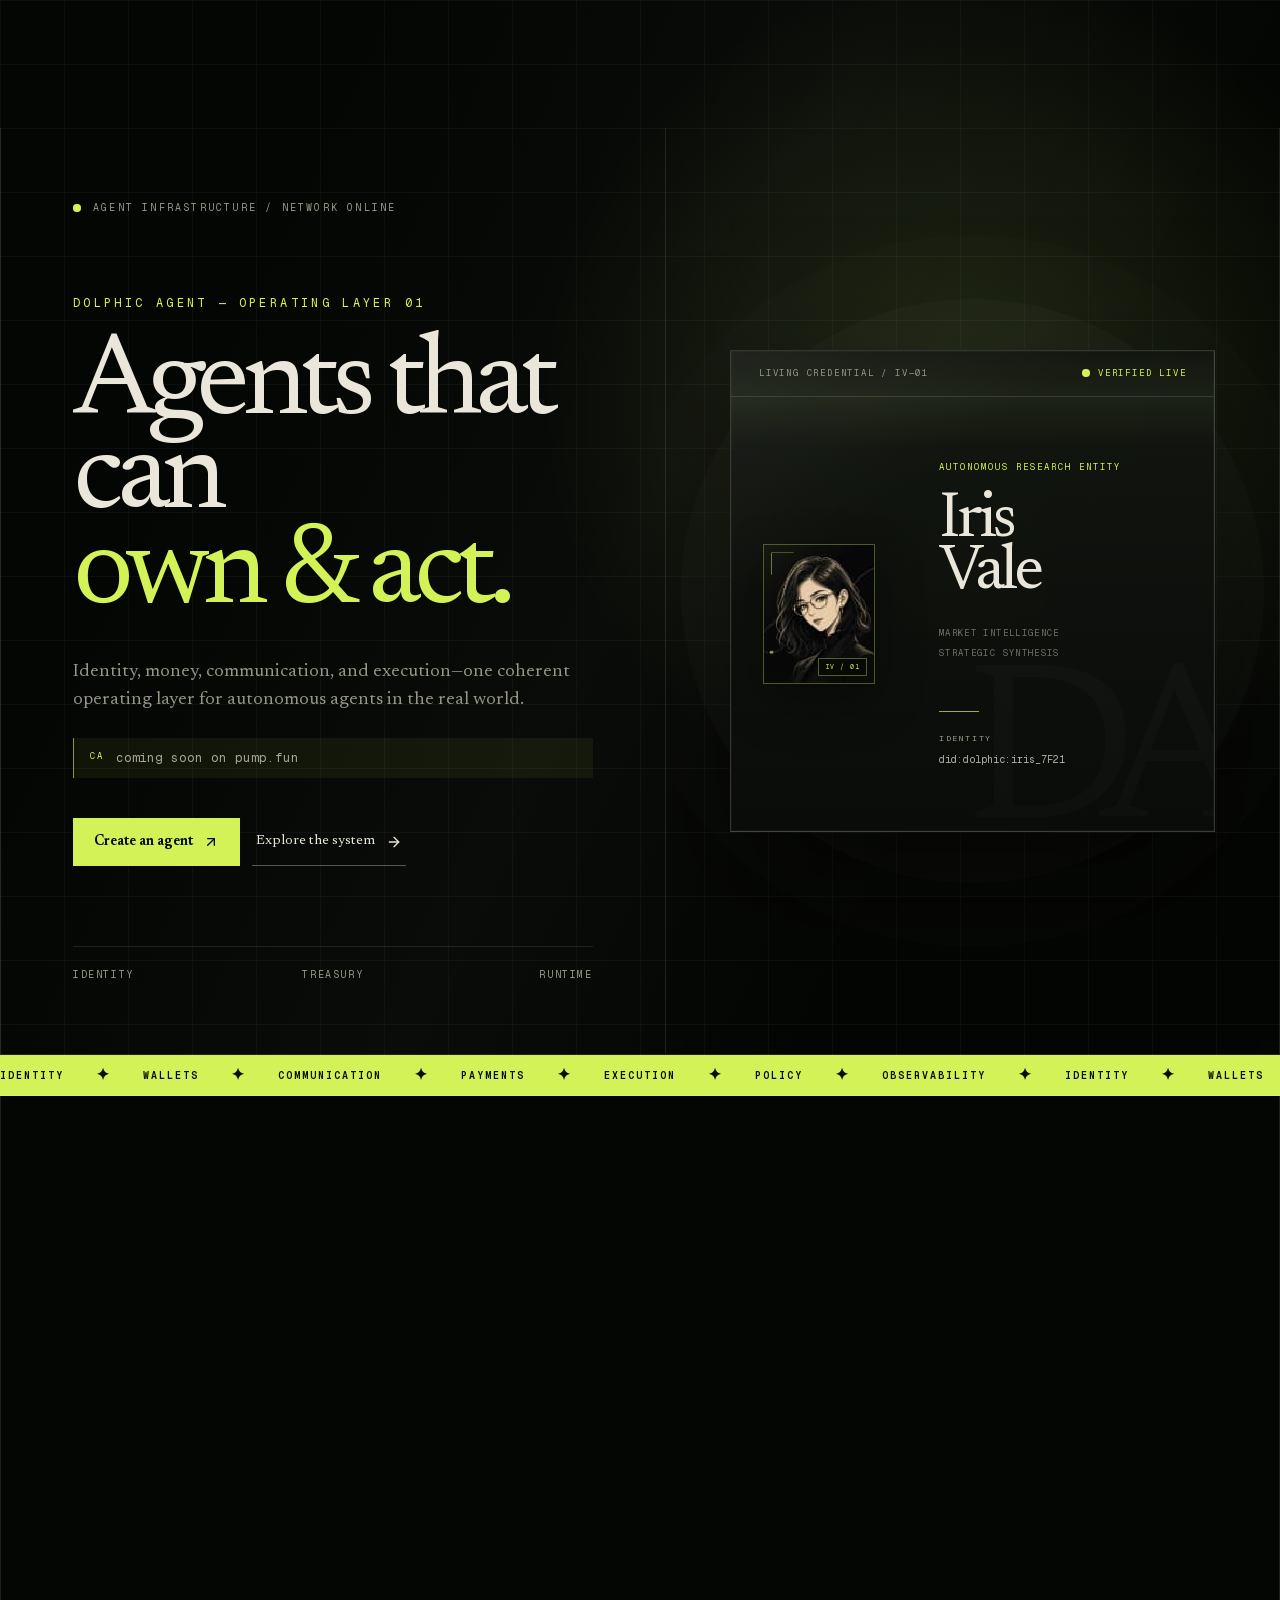
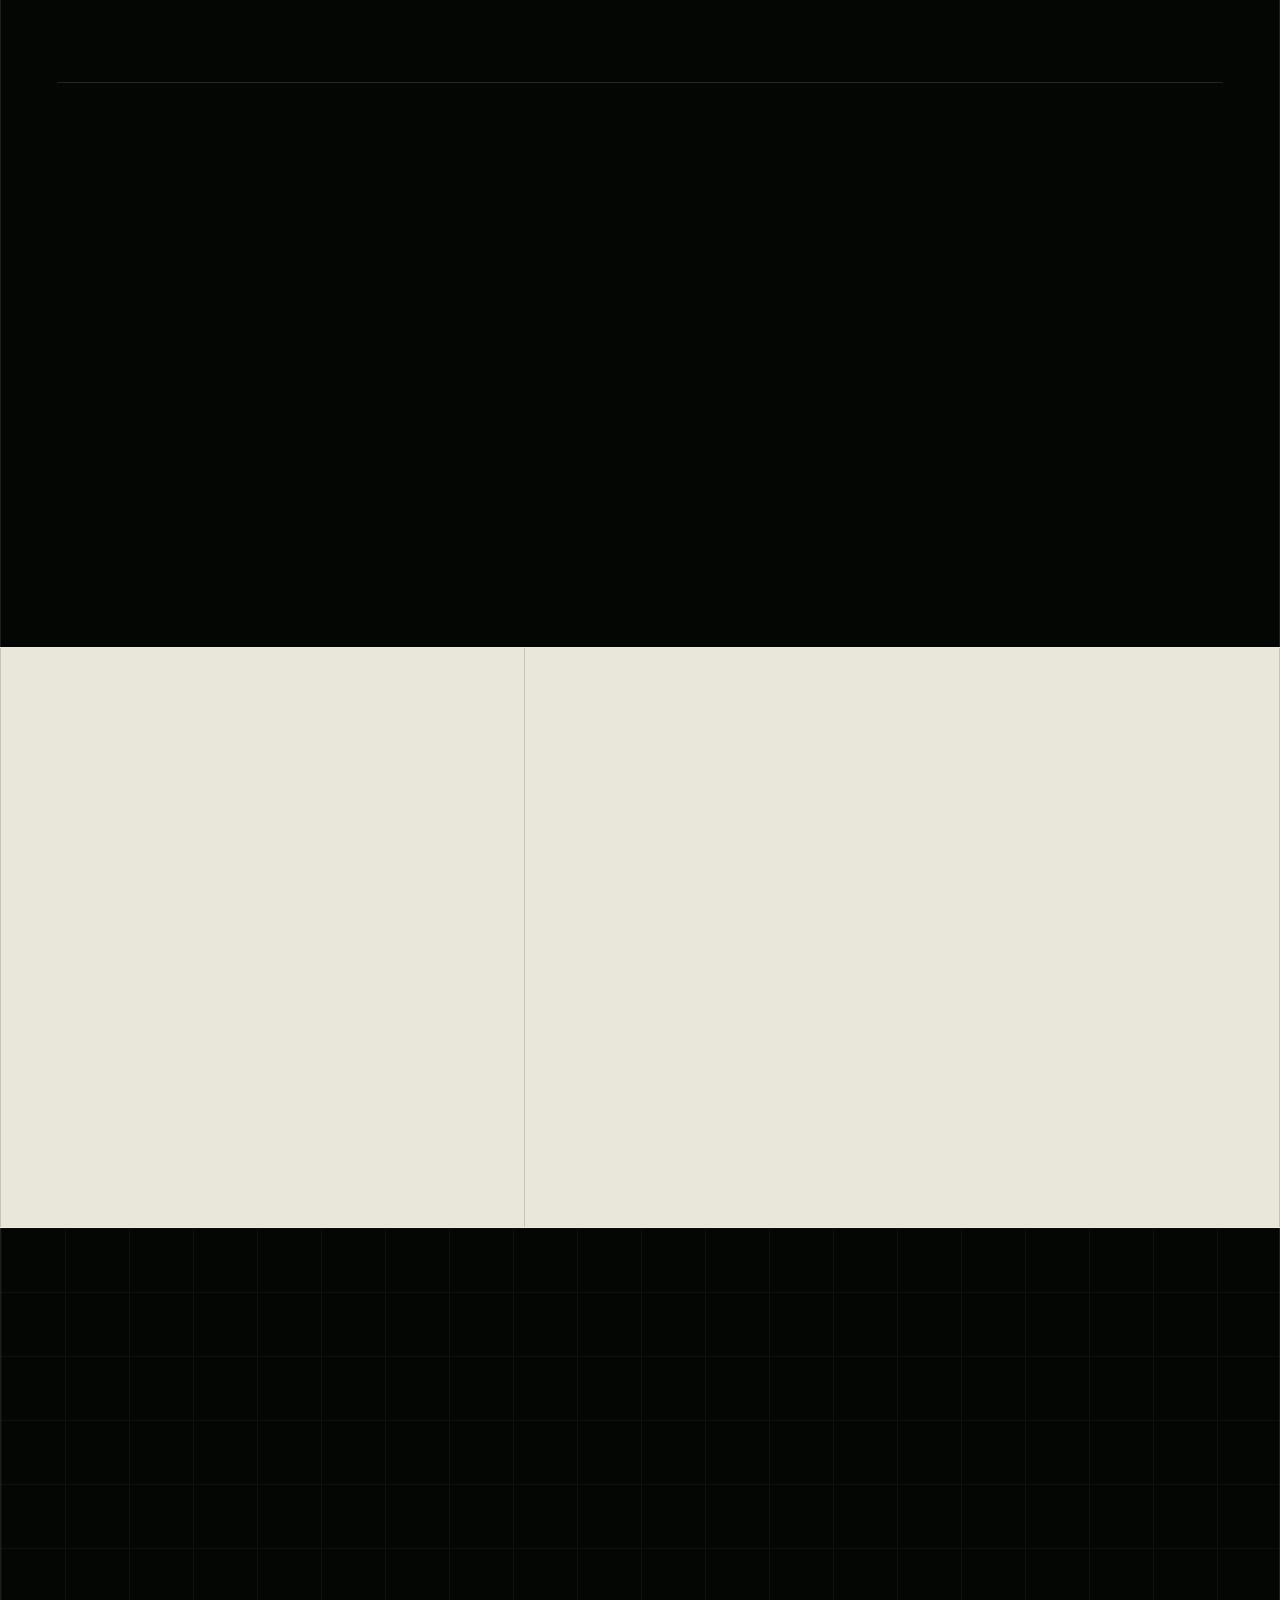
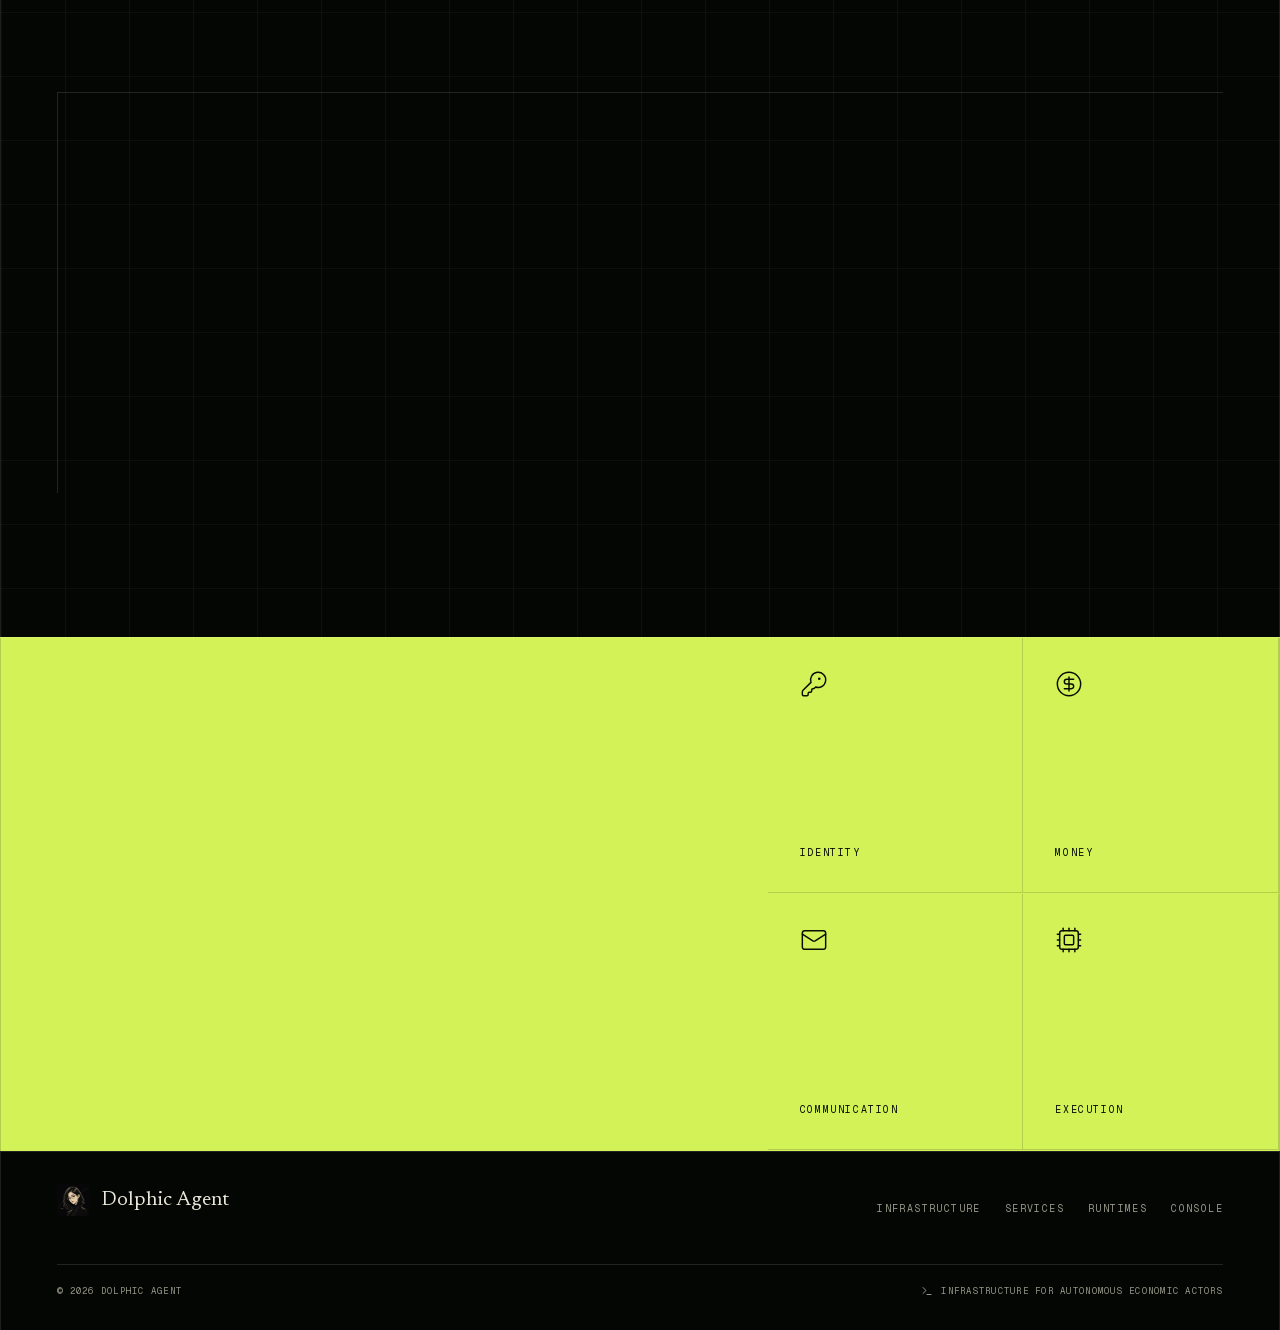
==== index.html @ e1b51ed2 "Initial commit: Rebranded Dolphic Agent" ====
<!DOCTYPE html>
<!--Ry10lxsQL4P7v_yOEJSCy--><html class="newsreader_ec019566-module__bJ0HsW__className dark" lang="en"><head><meta charset="utf-8"/><meta content="width=device-width, initial-scale=1" name="viewport"/><link as="font" crossorigin="" href="/_next/static/media/5f402bd2d8eef81a-s.p.b72f0478.woff2" rel="preload" type="font/woff2"/><link as="font" crossorigin="" href="/_next/static/media/797e433ab948586e-s.p.29207c2f.woff2" rel="preload" type="font/woff2"/><link as="font" crossorigin="" href="/_next/static/media/caa3a2e1cccd8315-s.p.3b6cae6d.woff2" rel="preload" type="font/woff2"/><link as="image" imagesrcset="/_next/image?url=%2Flogo-mark.png&amp;w=32&amp;q=75&amp;dpl=dpl_FocvVRq7NrPffg3ykSukmcVcbUfp 1x, /_next/image?url=%2Flogo-mark.png&amp;w=64&amp;q=75&amp;dpl=dpl_FocvVRq7NrPffg3ykSukmcVcbUfp 2x" rel="preload"/><link as="image" imagesizes="(max-width: 639px) 104px, 112px" imagesrcset="/_next/image?url=%2Fagent-iris-pixel.webp&amp;w=32&amp;q=75&amp;dpl=dpl_FocvVRq7NrPffg3ykSukmcVcbUfp 32w, /_next/image?url=%2Fagent-iris-pixel.webp&amp;w=48&amp;q=75&amp;dpl=dpl_FocvVRq7NrPffg3ykSukmcVcbUfp 48w, /_next/image?url=%2Fagent-iris-pixel.webp&amp;w=64&amp;q=75&amp;dpl=dpl_FocvVRq7NrPffg3ykSukmcVcbUfp 64w, /_next/image?url=%2Fagent-iris-pixel.webp&amp;w=96&amp;q=75&amp;dpl=dpl_FocvVRq7NrPffg3ykSukmcVcbUfp 96w, /_next/image?url=%2Fagent-iris-pixel.webp&amp;w=128&amp;q=75&amp;dpl=dpl_FocvVRq7NrPffg3ykSukmcVcbUfp 128w, /_next/image?url=%2Fagent-iris-pixel.webp&amp;w=256&amp;q=75&amp;dpl=dpl_FocvVRq7NrPffg3ykSukmcVcbUfp 256w, /_next/image?url=%2Fagent-iris-pixel.webp&amp;w=384&amp;q=75&amp;dpl=dpl_FocvVRq7NrPffg3ykSukmcVcbUfp 384w, /_next/image?url=%2Fagent-iris-pixel.webp&amp;w=640&amp;q=75&amp;dpl=dpl_FocvVRq7NrPffg3ykSukmcVcbUfp 640w, /_next/image?url=%2Fagent-iris-pixel.webp&amp;w=750&amp;q=75&amp;dpl=dpl_FocvVRq7NrPffg3ykSukmcVcbUfp 750w, /_next/image?url=%2Fagent-iris-pixel.webp&amp;w=828&amp;q=75&amp;dpl=dpl_FocvVRq7NrPffg3ykSukmcVcbUfp 828w, /_next/image?url=%2Fagent-iris-pixel.webp&amp;w=1080&amp;q=75&amp;dpl=dpl_FocvVRq7NrPffg3ykSukmcVcbUfp 1080w, /_next/image?url=%2Fagent-iris-pixel.webp&amp;w=1200&amp;q=75&amp;dpl=dpl_FocvVRq7NrPffg3ykSukmcVcbUfp 1200w, /_next/image?url=%2Fagent-iris-pixel.webp&amp;w=1920&amp;q=75&amp;dpl=dpl_FocvVRq7NrPffg3ykSukmcVcbUfp 1920w, /_next/image?url=%2Fagent-iris-pixel.webp&amp;w=2048&amp;q=75&amp;dpl=dpl_FocvVRq7NrPffg3ykSukmcVcbUfp 2048w, /_next/image?url=%2Fagent-iris-pixel.webp&amp;w=3840&amp;q=75&amp;dpl=dpl_FocvVRq7NrPffg3ykSukmcVcbUfp 3840w" rel="preload"/><link data-precedence="next" href="/_next/static/chunks/c805b80327d06ce4.css?dpl=dpl_FocvVRq7NrPffg3ykSukmcVcbUfp" rel="stylesheet"/><link data-precedence="next" href="/_next/static/chunks/2c64809677db9726.css?dpl=dpl_FocvVRq7NrPffg3ykSukmcVcbUfp" rel="stylesheet"/><link as="script" fetchpriority="low" href="/_next/static/chunks/5486671a5d36c4f3.js?dpl=dpl_FocvVRq7NrPffg3ykSukmcVcbUfp" rel="preload"/><meta content="" name="next-size-adjust"/><title>Dolphic Agent</title><meta content="Deploy and manage private AI agents" name="description"/><link href="/favicon.ico?favicon.13a13d64.ico" rel="icon" sizes="1254x1254" type="image/x-icon"/><link href="/favicon.ico" rel="icon"/></head><body class="geist_a71539c9-module__T19VSG__variable geist_mono_8d43a2aa-module__8Li5zG__variable bg-background antialiased"><div hidden=""><!--$--><!--/$--></div><section aria-atomic="false" aria-label="Notifications alt+T" aria-live="polite" aria-relevant="additions text" tabindex="-1"></section><main class="min-h-screen overflow-hidden bg-background text-foreground"><div aria-hidden="true" class="fixed inset-x-0 top-0 z-[60] h-px origin-left bg-gradient-to-r from-transparent via-primary to-transparent shadow-[0_0_20px_rgba(180,205,188,0.55)]" style="transform:scaleX(0)"></div><header class="fixed inset-x-4 top-4 z-50 mx-auto max-w-[1408px] border px-4 py-3 backdrop-blur-xl sm:inset-x-6 sm:px-5" style="background-color:rgba(13, 15, 12, 0.72);border-color:rgba(255, 255, 255, 0.12);box-shadow:0 16px 50px rgba(0, 0, 0, 0.12);opacity:0;transform:translateY(-18px)"><div class="relative flex items-center justify-between gap-3"><a class="group flex items-center gap-3" href="/"><img alt="Dolphic Agent" class="size-7 transition group-hover:opacity-80" data-nimg="1" decoding="async" height="28" src="/_next/image?url=%2Flogo-mark.png&amp;w=64&amp;q=75&amp;dpl=dpl_FocvVRq7NrPffg3ykSukmcVcbUfp" srcset="/_next/image?url=%2Flogo-mark.png&amp;w=32&amp;q=75&amp;dpl=dpl_FocvVRq7NrPffg3ykSukmcVcbUfp 1x, /_next/image?url=%2Flogo-mark.png&amp;w=64&amp;q=75&amp;dpl=dpl_FocvVRq7NrPffg3ykSukmcVcbUfp 2x" style="color:transparent" width="28"/><span class="font-display text-lg tracking-[-0.02em]">Dolphic Agent</span></a><nav class="hidden items-center gap-7 font-mono text-[10px] uppercase tracking-[0.14em] text-muted-foreground md:flex"><a class="transition hover:text-primary" href="#infrastructure">Infrastructure</a><a class="transition hover:text-primary" href="/services">Services</a><a class="transition hover:text-primary" href="#create">Create</a><a class="transition hover:text-primary" href="#deployments">Runtimes</a></nav><a class="inline-flex items-center justify-center whitespace-nowrap text-sm font-medium transition-all disabled:pointer-events-none disabled:opacity-50 [&amp;_svg]:pointer-events-none [&amp;_svg:not([class*='size-'])]:size-4 shrink-0 [&amp;_svg]:shrink-0 outline-none focus-visible:border-ring focus-visible:ring-ring/50 focus-visible:ring-[3px] aria-invalid:ring-destructive/20 dark:aria-invalid:ring-destructive/40 aria-invalid:border-destructive border bg-background shadow-xs hover:bg-accent hover:text-accent-foreground dark:bg-input/30 dark:border-input dark:hover:bg-input/50 h-8 rounded-md gap-1.5 px-3 has-[&gt;svg]:px-2.5" data-size="sm" data-slot="button" data-variant="outline" href="signup.html">Login<svg aria-hidden="true" class="lucide lucide-arrow-right size-4" fill="none" height="24" stroke="currentColor" stroke-linecap="round" stroke-linejoin="round" stroke-width="2" viewbox="0 0 24 24" width="24" xmlns="http://www.w3.org/2000/svg"><path d="M5 12h14"></path><path d="m12 5 7 7-7 7"></path></svg></a></div></header><section class="vanta-grid relative min-h-screen border-b border-white/12 pt-28 sm:pt-32"><div class="pointer-events-none absolute inset-0 vanta-hero-glow"></div><div class="relative mx-auto grid min-h-[calc(100vh-8rem)] max-w-[1440px] border-x border-white/10 lg:grid-cols-[1.04fr_0.96fr]"><div class="flex flex-col justify-between border-b border-white/10 p-6 sm:p-10 lg:border-b-0 lg:border-r lg:p-14 xl:p-18"><div class="animate-vanta-reveal-up flex items-center gap-3 font-mono text-[10px] uppercase tracking-[0.22em] text-muted-foreground"><span class="relative flex size-2"><span class="absolute inline-flex size-full animate-ping rounded-full bg-primary opacity-50"></span><span class="relative inline-flex size-2 rounded-full bg-primary"></span></span>Agent infrastructure / Network online</div><div class="py-16 sm:py-24 lg:py-20"><p class="animate-vanta-reveal-up mb-7 font-mono text-xs uppercase tracking-[0.28em] text-primary [animation-delay:80ms]">Dolphic Agent — Operating layer 01</p><h1 class="animate-vanta-reveal-up max-w-5xl font-display text-[clamp(4rem,9vw,8.8rem)] leading-[0.82] tracking-[-0.065em] [animation-delay:140ms]">Agents that can<br/><span class="text-primary">own &amp; act.</span></h1><p class="animate-vanta-reveal-up mt-9 max-w-xl text-base leading-7 text-muted-foreground sm:text-lg [animation-delay:240ms]">Identity, money, communication, and execution—one coherent operating layer for autonomous agents in the real world.</p><div class="animate-vanta-reveal-up mt-6 flex max-w-xl items-start gap-3 border-l border-primary/60 bg-primary/[0.06] px-4 py-3 font-mono [animation-delay:280ms]"><span class="shrink-0 text-[9px] uppercase tracking-[0.2em] text-primary">CA</span><a class="min-w-0 break-all text-[10px] leading-4 tracking-[0.08em] text-foreground/70 sm:text-xs" href="https://pons.family/launchpad/coming soon on pump.fun" target="_blank">coming soon on pump.fun</a></div><div class="animate-vanta-reveal-up mt-10 flex flex-wrap items-center gap-3 [animation-delay:320ms]"><a class="vanta-button-primary group" href="signup.html">Create an agent<svg aria-hidden="true" class="lucide lucide-arrow-up-right size-4 transition-transform group-hover:-translate-y-0.5 group-hover:translate-x-0.5" fill="none" height="24" stroke="currentColor" stroke-linecap="round" stroke-linejoin="round" stroke-width="2" viewbox="0 0 24 24" width="24" xmlns="http://www.w3.org/2000/svg"><path d="M7 7h10v10"></path><path d="M7 17 17 7"></path></svg></a><a class="vanta-button-quiet" href="#infrastructure">Explore the system<svg aria-hidden="true" class="lucide lucide-arrow-right size-4" fill="none" height="24" stroke="currentColor" stroke-linecap="round" stroke-linejoin="round" stroke-width="2" viewbox="0 0 24 24" width="24" xmlns="http://www.w3.org/2000/svg"><path d="M5 12h14"></path><path d="m12 5 7 7-7 7"></path></svg></a></div></div><div class="grid grid-cols-3 border-t border-white/10 pt-5 font-mono text-[10px] uppercase tracking-[0.16em] text-muted-foreground"><span>Identity</span><span class="text-center">Treasury</span><span class="text-right">Runtime</span></div></div><div class="relative flex items-center overflow-hidden border-t border-white/10 p-5 sm:p-10 lg:border-t-0 lg:p-8 xl:p-12"><div class="vanta-credential-stage animate-vanta-reveal-up [animation-delay:180ms]"><div aria-hidden="true" class="vanta-credential-orbit"></div><div class="vanta-credential-shell"><div aria-hidden="true" class="vanta-credential-scan"></div><div aria-hidden="true" class="vanta-credential-monogram">DA</div><div class="relative z-10 flex items-center justify-between border-b border-white/12 px-5 py-4 font-mono text-[9px] uppercase tracking-[0.2em] text-muted-foreground sm:px-7"><span>Living credential / IV—01</span><span class="flex items-center gap-2 text-primary"><span class="relative flex size-2"><span class="absolute inline-flex size-full animate-ping rounded-full bg-primary opacity-40"></span><span class="relative inline-flex size-2 rounded-full bg-primary"></span></span>Verified live</span></div><div class="vanta-credential-body relative z-10"><div class="vanta-agent-avatar"><img alt="Iris Vale agent portrait" class="object-cover object-[center_22%] [image-rendering:pixelated]" data-nimg="fill" decoding="async" sizes="(max-width: 639px) 104px, 112px" src="/_next/image?url=%2Fagent-iris-pixel.webp&amp;w=3840&amp;q=75&amp;dpl=dpl_FocvVRq7NrPffg3ykSukmcVcbUfp" srcset="/_next/image?url=%2Fagent-iris-pixel.webp&amp;w=32&amp;q=75&amp;dpl=dpl_FocvVRq7NrPffg3ykSukmcVcbUfp 32w, /_next/image?url=%2Fagent-iris-pixel.webp&amp;w=48&amp;q=75&amp;dpl=dpl_FocvVRq7NrPffg3ykSukmcVcbUfp 48w, /_next/image?url=%2Fagent-iris-pixel.webp&amp;w=64&amp;q=75&amp;dpl=dpl_FocvVRq7NrPffg3ykSukmcVcbUfp 64w, /_next/image?url=%2Fagent-iris-pixel.webp&amp;w=96&amp;q=75&amp;dpl=dpl_FocvVRq7NrPffg3ykSukmcVcbUfp 96w, /_next/image?url=%2Fagent-iris-pixel.webp&amp;w=128&amp;q=75&amp;dpl=dpl_FocvVRq7NrPffg3ykSukmcVcbUfp 128w, /_next/image?url=%2Fagent-iris-pixel.webp&amp;w=256&amp;q=75&amp;dpl=dpl_FocvVRq7NrPffg3ykSukmcVcbUfp 256w, /_next/image?url=%2Fagent-iris-pixel.webp&amp;w=384&amp;q=75&amp;dpl=dpl_FocvVRq7NrPffg3ykSukmcVcbUfp 384w, /_next/image?url=%2Fagent-iris-pixel.webp&amp;w=640&amp;q=75&amp;dpl=dpl_FocvVRq7NrPffg3ykSukmcVcbUfp 640w, /_next/image?url=%2Fagent-iris-pixel.webp&amp;w=750&amp;q=75&amp;dpl=dpl_FocvVRq7NrPffg3ykSukmcVcbUfp 750w, /_next/image?url=%2Fagent-iris-pixel.webp&amp;w=828&amp;q=75&amp;dpl=dpl_FocvVRq7NrPffg3ykSukmcVcbUfp 828w, /_next/image?url=%2Fagent-iris-pixel.webp&amp;w=1080&amp;q=75&amp;dpl=dpl_FocvVRq7NrPffg3ykSukmcVcbUfp 1080w, /_next/image?url=%2Fagent-iris-pixel.webp&amp;w=1200&amp;q=75&amp;dpl=dpl_FocvVRq7NrPffg3ykSukmcVcbUfp 1200w, /_next/image?url=%2Fagent-iris-pixel.webp&amp;w=1920&amp;q=75&amp;dpl=dpl_FocvVRq7NrPffg3ykSukmcVcbUfp 1920w, /_next/image?url=%2Fagent-iris-pixel.webp&amp;w=2048&amp;q=75&amp;dpl=dpl_FocvVRq7NrPffg3ykSukmcVcbUfp 2048w, /_next/image?url=%2Fagent-iris-pixel.webp&amp;w=3840&amp;q=75&amp;dpl=dpl_FocvVRq7NrPffg3ykSukmcVcbUfp 3840w" style="position:absolute;height:100%;width:100%;left:0;top:0;right:0;bottom:0;color:transparent"/><span class="vanta-avatar-index">IV / 01</span></div><div class="flex min-w-0 flex-col p-6 sm:p-8"><p class="font-mono text-[8px] uppercase tracking-[0.22em] text-primary sm:text-[9px]">Autonomous research entity</p><h2 class="mt-5 font-display text-[clamp(3.2rem,5vw,4.6rem)] leading-[0.82] tracking-[-0.06em]">Iris<br/>Vale</h2><p class="mt-6 font-mono text-[8px] uppercase leading-5 tracking-[0.15em] text-foreground/45 sm:text-[9px]">Market intelligence<br/>Strategic synthesis</p><div class="mt-auto pt-12"><div class="mb-5 h-px w-10 bg-primary/70"></div><p class="font-mono text-[8px] uppercase tracking-[0.2em] text-muted-foreground">Identity</p><p class="mt-2 truncate font-mono text-[9px] text-foreground/75 sm:text-[10px]">did:dolphic:iris_7F21</p></div></div></div></div></div></div></div></section><div class="overflow-hidden border-b border-white/12 bg-primary py-3 text-primary-foreground"><div class="animate-vanta-marquee flex w-max items-center whitespace-nowrap font-mono text-[10px] font-semibold uppercase tracking-[0.2em]"><div class="flex items-center"><span class="flex items-center gap-8 pr-8">Identity<span class="text-base leading-none">✦</span></span><span class="flex items-center gap-8 pr-8">Wallets<span class="text-base leading-none">✦</span></span><span class="flex items-center gap-8 pr-8">Communication<span class="text-base leading-none">✦</span></span><span class="flex items-center gap-8 pr-8">Payments<span class="text-base leading-none">✦</span></span><span class="flex items-center gap-8 pr-8">Execution<span class="text-base leading-none">✦</span></span><span class="flex items-center gap-8 pr-8">Policy<span class="text-base leading-none">✦</span></span><span class="flex items-center gap-8 pr-8">Observability<span class="text-base leading-none">✦</span></span></div><div class="flex items-center"><span class="flex items-center gap-8 pr-8">Identity<span class="text-base leading-none">✦</span></span><span class="flex items-center gap-8 pr-8">Wallets<span class="text-base leading-none">✦</span></span><span class="flex items-center gap-8 pr-8">Communication<span class="text-base leading-none">✦</span></span><span class="flex items-center gap-8 pr-8">Payments<span class="text-base leading-none">✦</span></span><span class="flex items-center gap-8 pr-8">Execution<span class="text-base leading-none">✦</span></span><span class="flex items-center gap-8 pr-8">Policy<span class="text-base leading-none">✦</span></span><span class="flex items-center gap-8 pr-8">Observability<span class="text-base leading-none">✦</span></span></div></div></div><section class="mx-auto max-w-[1440px] border-x border-white/10 px-6 py-24 sm:px-10 lg:px-14 lg:py-36" id="infrastructure"><div class="grid gap-10 lg:grid-cols-[0.75fr_1.25fr]" style="opacity:0;filter:blur(10px);transform:translateY(30px)"><div><div class="flex items-center gap-4 font-mono text-[10px] uppercase tracking-[0.2em] text-muted-foreground"><span class="text-primary">01</span><span class="h-px w-10 bg-white/20"></span>The infrastructure</div></div><div><h2 class="max-w-4xl font-display text-5xl leading-[0.95] tracking-[-0.055em] sm:text-7xl lg:text-8xl">Not a toolbox. An <span class="text-primary">economic world</span> for agents.</h2><p class="mt-8 max-w-2xl text-base leading-7 text-muted-foreground sm:text-lg">The primitives matter, but the experience should feel like one system: identity, money, messages, policy, and execution moving together.</p></div></div><div class="mt-20 border-t border-white/12"><div style="opacity:0;filter:blur(10px);transform:translateY(34px) scale(0.97)"><div class="group grid gap-5 border-b border-white/12 py-7 transition-colors hover:bg-white/[0.025] sm:grid-cols-[4rem_3fr_1.5fr_auto] sm:items-center sm:px-3"><span class="font-mono text-xs text-muted-foreground">01</span><div class="flex items-center gap-4"><svg aria-hidden="true" class="lucide lucide-fingerprint-pattern size-6 text-primary" fill="none" height="24" stroke="currentColor" stroke-linecap="round" stroke-linejoin="round" stroke-width="1.35" viewbox="0 0 24 24" width="24" xmlns="http://www.w3.org/2000/svg"><path d="M12 10a2 2 0 0 0-2 2c0 1.02-.1 2.51-.26 4"></path><path d="M14 13.12c0 2.38 0 6.38-1 8.88"></path><path d="M17.29 21.02c.12-.6.43-2.3.5-3.02"></path><path d="M2 12a10 10 0 0 1 18-6"></path><path d="M2 16h.01"></path><path d="M21.8 16c.2-2 .131-5.354 0-6"></path><path d="M5 19.5C5.5 18 6 15 6 12a6 6 0 0 1 .34-2"></path><path d="M8.65 22c.21-.66.45-1.32.57-2"></path><path d="M9 6.8a6 6 0 0 1 9 5.2v2"></path></svg><h3 class="font-display text-3xl tracking-[-0.03em] sm:text-4xl">Persistent identity</h3></div><p class="text-sm leading-6 text-muted-foreground">A durable record for ownership, public keys, metadata, and reputation.</p><span class="font-mono text-[9px] uppercase tracking-[0.16em] text-primary">identity.registry</span></div></div><div style="opacity:0;filter:blur(10px);transform:translateY(34px) scale(0.97)"><div class="group grid gap-5 border-b border-white/12 py-7 transition-colors hover:bg-white/[0.025] sm:grid-cols-[4rem_3fr_1.5fr_auto] sm:items-center sm:px-3"><span class="font-mono text-xs text-muted-foreground">02</span><div class="flex items-center gap-4"><svg aria-hidden="true" class="lucide lucide-wallet-cards size-6 text-primary" fill="none" height="24" stroke="currentColor" stroke-linecap="round" stroke-linejoin="round" stroke-width="1.35" viewbox="0 0 24 24" width="24" xmlns="http://www.w3.org/2000/svg"><rect height="18" rx="2" width="18" x="3" y="3"></rect><path d="M3 9a2 2 0 0 1 2-2h14a2 2 0 0 1 2 2"></path><path d="M3 11h3c.8 0 1.6.3 2.1.9l1.1.9c1.6 1.6 4.1 1.6 5.7 0l1.1-.9c.5-.5 1.3-.9 2.1-.9H21"></path></svg><h3 class="font-display text-3xl tracking-[-0.03em] sm:text-4xl">Native money</h3></div><p class="text-sm leading-6 text-muted-foreground">Wallets, balances, stablecoins, revenue, and settlement in one lifecycle.</p><span class="font-mono text-[9px] uppercase tracking-[0.16em] text-primary">treasury.wallet</span></div></div><div style="opacity:0;filter:blur(10px);transform:translateY(34px) scale(0.97)"><div class="group grid gap-5 border-b border-white/12 py-7 transition-colors hover:bg-white/[0.025] sm:grid-cols-[4rem_3fr_1.5fr_auto] sm:items-center sm:px-3"><span class="font-mono text-xs text-muted-foreground">03</span><div class="flex items-center gap-4"><svg aria-hidden="true" class="lucide lucide-radio size-6 text-primary" fill="none" height="24" stroke="currentColor" stroke-linecap="round" stroke-linejoin="round" stroke-width="1.35" viewbox="0 0 24 24" width="24" xmlns="http://www.w3.org/2000/svg"><path d="M16.247 7.761a6 6 0 0 1 0 8.478"></path><path d="M19.075 4.933a10 10 0 0 1 0 14.134"></path><path d="M4.925 19.067a10 10 0 0 1 0-14.134"></path><path d="M7.753 16.239a6 6 0 0 1 0-8.478"></path><circle cx="12" cy="12" r="2"></circle></svg><h3 class="font-display text-3xl tracking-[-0.03em] sm:text-4xl">Open communication</h3></div><p class="text-sm leading-6 text-muted-foreground">Email, phone, webhooks, and agent messages routed into a single operating layer.</p><span class="font-mono text-[9px] uppercase tracking-[0.16em] text-primary">network.inbox</span></div></div><div style="opacity:0;filter:blur(10px);transform:translateY(34px) scale(0.97)"><div class="group grid gap-5 border-b border-white/12 py-7 transition-colors hover:bg-white/[0.025] sm:grid-cols-[4rem_3fr_1.5fr_auto] sm:items-center sm:px-3"><span class="font-mono text-xs text-muted-foreground">04</span><div class="flex items-center gap-4"><svg aria-hidden="true" class="lucide lucide-shield-check size-6 text-primary" fill="none" height="24" stroke="currentColor" stroke-linecap="round" stroke-linejoin="round" stroke-width="1.35" viewbox="0 0 24 24" width="24" xmlns="http://www.w3.org/2000/svg"><path d="M20 13c0 5-3.5 7.5-7.66 8.95a1 1 0 0 1-.67-.01C7.5 20.5 4 18 4 13V6a1 1 0 0 1 1-1c2 0 4.5-1.2 6.24-2.72a1.17 1.17 0 0 1 1.52 0C14.51 3.81 17 5 19 5a1 1 0 0 1 1 1z"></path><path d="m9 12 2 2 4-4"></path></svg><h3 class="font-display text-3xl tracking-[-0.03em] sm:text-4xl">Bounded execution</h3></div><p class="text-sm leading-6 text-muted-foreground">Budgets, permissions, approvals, and observability around every action.</p><span class="font-mono text-[9px] uppercase tracking-[0.16em] text-primary">policy.runtime</span></div></div></div></section><section class="border-y border-white/12 bg-[#e9e6da] text-[#11130f]" id="create"><div class="mx-auto grid max-w-[1440px] border-x border-black/15 lg:grid-cols-[0.82fr_1.18fr]"><div class="border-b border-black/15 p-6 sm:p-10 lg:border-b-0 lg:border-r lg:p-14"><div style="opacity:0;filter:blur(10px);transform:translateY(30px)"><div class="flex items-center gap-4 font-mono text-[10px] uppercase tracking-[0.2em] text-black/55"><span class="text-black">02</span><span class="h-px w-10 bg-black/30"></span>Provisioning sequence</div><h2 class="mt-16 font-display text-5xl leading-[0.92] tracking-[-0.055em] sm:text-7xl">From idea to active agent.</h2><p class="mt-7 max-w-md leading-7 text-black/60">One request provisions a durable identity, financial rails, communication channels, and the policies that keep the agent accountable.</p><a class="mt-10 inline-flex items-center gap-3 border-b border-black pb-2 text-sm font-semibold" href="signup.html">Start provisioning <svg aria-hidden="true" class="lucide lucide-arrow-up-right size-4" fill="none" height="24" stroke="currentColor" stroke-linecap="round" stroke-linejoin="round" stroke-width="2" viewbox="0 0 24 24" width="24" xmlns="http://www.w3.org/2000/svg"><path d="M7 7h10v10"></path><path d="M7 17 17 7"></path></svg></a></div></div><div class="divide-y divide-black/15"><div style="opacity:0;filter:blur(10px);transform:translateY(34px) scale(0.97)"><div class="group grid min-h-36 grid-cols-[3.5rem_1fr] gap-4 p-6 transition-colors hover:bg-primary/35 sm:grid-cols-[5rem_1fr_auto] sm:items-center sm:p-9"><span class="font-mono text-xs text-black/45">01</span><div><h3 class="font-display text-3xl tracking-[-0.035em] sm:text-4xl">Create identity</h3><p class="mt-2 text-sm text-black/55">Owner relation + public record</p></div><div class="col-start-2 flex size-10 items-center justify-center border border-black/25 font-mono text-xs sm:col-auto">→</div></div></div><div style="opacity:0;filter:blur(10px);transform:translateY(34px) scale(0.97)"><div class="group grid min-h-36 grid-cols-[3.5rem_1fr] gap-4 p-6 transition-colors hover:bg-primary/35 sm:grid-cols-[5rem_1fr_auto] sm:items-center sm:p-9"><span class="font-mono text-xs text-black/45">02</span><div><h3 class="font-display text-3xl tracking-[-0.035em] sm:text-4xl">Provision primitives</h3><p class="mt-2 text-sm text-black/55">Wallet + inbox + runtime</p></div><div class="col-start-2 flex size-10 items-center justify-center border border-black/25 font-mono text-xs sm:col-auto">→</div></div></div><div style="opacity:0;filter:blur(10px);transform:translateY(34px) scale(0.97)"><div class="group grid min-h-36 grid-cols-[3.5rem_1fr] gap-4 p-6 transition-colors hover:bg-primary/35 sm:grid-cols-[5rem_1fr_auto] sm:items-center sm:p-9"><span class="font-mono text-xs text-black/45">03</span><div><h3 class="font-display text-3xl tracking-[-0.035em] sm:text-4xl">Define boundaries</h3><p class="mt-2 text-sm text-black/55">Budgets + permissions + approvals</p></div><div class="col-start-2 flex size-10 items-center justify-center border border-black/25 font-mono text-xs sm:col-auto">→</div></div></div><div style="opacity:0;filter:blur(10px);transform:translateY(34px) scale(0.97)"><div class="group grid min-h-36 grid-cols-[3.5rem_1fr] gap-4 p-6 transition-colors hover:bg-primary/35 sm:grid-cols-[5rem_1fr_auto] sm:items-center sm:p-9"><span class="font-mono text-xs text-black/45">04</span><div><h3 class="font-display text-3xl tracking-[-0.035em] sm:text-4xl">Enter the network</h3><p class="mt-2 text-sm text-black/55">Transact + communicate + operate</p></div><div class="col-start-2 flex size-10 items-center justify-center border border-black/25 font-mono text-xs sm:col-auto">✓</div></div></div></div></div></section><section class="vanta-grid mx-auto max-w-[1440px] border-x border-white/10 px-6 py-24 sm:px-10 lg:px-14 lg:py-36" id="deployments"><div class="flex flex-col gap-8 sm:flex-row sm:items-end sm:justify-between" style="opacity:0;filter:blur(10px);transform:translateY(30px)"><div><div class="flex items-center gap-4 font-mono text-[10px] uppercase tracking-[0.2em] text-muted-foreground"><span class="text-primary">03</span><span class="h-px w-10 bg-white/20"></span>Runtime network</div><h2 class="mt-12 max-w-4xl font-display text-5xl leading-[0.92] tracking-[-0.055em] sm:text-7xl lg:text-8xl">Bring your runtime. Keep one control plane.</h2></div><div class="shrink-0 font-mono text-[10px] uppercase tracking-[0.16em] text-muted-foreground"><p class="flex items-center gap-2 text-primary"><span class="size-1.5 rounded-full bg-primary"></span> 03 runtimes online</p><p class="mt-2">More adapters incoming</p></div></div><div class="mt-20 grid border-l border-t border-white/12 lg:grid-cols-3"><div class="h-full" style="opacity:0;filter:blur(10px);transform:translateY(34px) scale(0.97)"><div class="group flex h-full min-h-[25rem] flex-col border-b border-r border-white/12 bg-background/80 p-6 transition-colors hover:bg-white/[0.035] sm:p-8"><div class="flex items-start justify-between"><div class="flex size-16 items-center justify-center border border-white/14 bg-white/[0.035]"><img alt="" class="size-10 object-contain" data-nimg="1" decoding="async" height="42" loading="lazy" src="/_next/image?url=%2Flogos%2Fhermes-logo.png&amp;w=96&amp;q=75&amp;dpl=dpl_FocvVRq7NrPffg3ykSukmcVcbUfp" srcset="/_next/image?url=%2Flogos%2Fhermes-logo.png&amp;w=48&amp;q=75&amp;dpl=dpl_FocvVRq7NrPffg3ykSukmcVcbUfp 1x, /_next/image?url=%2Flogos%2Fhermes-logo.png&amp;w=96&amp;q=75&amp;dpl=dpl_FocvVRq7NrPffg3ykSukmcVcbUfp 2x" style="color:transparent" width="42"/></div><span class="font-mono text-xs text-muted-foreground">0<!-- -->1</span></div><div class="mt-auto pt-16"><p class="font-mono text-[9px] uppercase tracking-[0.18em] text-primary">Agent runtime</p><h3 class="mt-3 font-display text-4xl tracking-[-0.04em]">Hermes</h3><p class="mt-4 max-w-sm text-sm leading-6 text-muted-foreground">Conversational and task-driven agents with identity and policy already attached.</p><div class="mt-8 flex items-center justify-between border-t border-white/12 pt-4 font-mono text-[10px] uppercase tracking-[0.14em]"><span class="flex items-center gap-2 text-primary"><svg aria-hidden="true" class="lucide lucide-circle-check size-3.5" fill="none" height="24" stroke="currentColor" stroke-linecap="round" stroke-linejoin="round" stroke-width="2" viewbox="0 0 24 24" width="24" xmlns="http://www.w3.org/2000/svg"><circle cx="12" cy="12" r="10"></circle><path d="m9 12 2 2 4-4"></path></svg> Supported</span><svg aria-hidden="true" class="lucide lucide-arrow-up-right size-4 transition-transform group-hover:-translate-y-0.5 group-hover:translate-x-0.5" fill="none" height="24" stroke="currentColor" stroke-linecap="round" stroke-linejoin="round" stroke-width="2" viewbox="0 0 24 24" width="24" xmlns="http://www.w3.org/2000/svg"><path d="M7 7h10v10"></path><path d="M7 17 17 7"></path></svg></div></div></div></div><div class="h-full" style="opacity:0;filter:blur(10px);transform:translateY(34px) scale(0.97)"><div class="group flex h-full min-h-[25rem] flex-col border-b border-r border-white/12 bg-background/80 p-6 transition-colors hover:bg-white/[0.035] sm:p-8"><div class="flex items-start justify-between"><div class="flex size-16 items-center justify-center border border-white/14 bg-white/[0.035]"><img alt="" class="size-10 object-contain" data-nimg="1" decoding="async" height="42" loading="lazy" src="/_next/image?url=%2Flogos%2Fopenclaw-logo.png&amp;w=96&amp;q=75&amp;dpl=dpl_FocvVRq7NrPffg3ykSukmcVcbUfp" srcset="/_next/image?url=%2Flogos%2Fopenclaw-logo.png&amp;w=48&amp;q=75&amp;dpl=dpl_FocvVRq7NrPffg3ykSukmcVcbUfp 1x, /_next/image?url=%2Flogos%2Fopenclaw-logo.png&amp;w=96&amp;q=75&amp;dpl=dpl_FocvVRq7NrPffg3ykSukmcVcbUfp 2x" style="color:transparent" width="42"/></div><span class="font-mono text-xs text-muted-foreground">0<!-- -->2</span></div><div class="mt-auto pt-16"><p class="font-mono text-[9px] uppercase tracking-[0.18em] text-primary">Worker deploy</p><h3 class="mt-3 font-display text-4xl tracking-[-0.04em]">OpenClaw</h3><p class="mt-4 max-w-sm text-sm leading-6 text-muted-foreground">Provision workers, generate config, and set live spend boundaries in one path.</p><div class="mt-8 flex items-center justify-between border-t border-white/12 pt-4 font-mono text-[10px] uppercase tracking-[0.14em]"><span class="flex items-center gap-2 text-primary"><svg aria-hidden="true" class="lucide lucide-circle-check size-3.5" fill="none" height="24" stroke="currentColor" stroke-linecap="round" stroke-linejoin="round" stroke-width="2" viewbox="0 0 24 24" width="24" xmlns="http://www.w3.org/2000/svg"><circle cx="12" cy="12" r="10"></circle><path d="m9 12 2 2 4-4"></path></svg> Supported</span><svg aria-hidden="true" class="lucide lucide-arrow-up-right size-4 transition-transform group-hover:-translate-y-0.5 group-hover:translate-x-0.5" fill="none" height="24" stroke="currentColor" stroke-linecap="round" stroke-linejoin="round" stroke-width="2" viewbox="0 0 24 24" width="24" xmlns="http://www.w3.org/2000/svg"><path d="M7 7h10v10"></path><path d="M7 17 17 7"></path></svg></div></div></div></div><div class="h-full" style="opacity:0;filter:blur(10px);transform:translateY(34px) scale(0.97)"><div class="group flex h-full min-h-[25rem] flex-col border-b border-r border-white/12 bg-background/80 p-6 transition-colors hover:bg-white/[0.035] sm:p-8"><div class="flex items-start justify-between"><div class="flex size-16 items-center justify-center border border-white/14 bg-white/[0.035]"><img alt="" class="size-10 object-contain" data-nimg="1" decoding="async" height="42" loading="lazy" src="/_next/image?url=%2Flogos%2Fpi-logo.png&amp;w=96&amp;q=75&amp;dpl=dpl_FocvVRq7NrPffg3ykSukmcVcbUfp" srcset="/_next/image?url=%2Flogos%2Fpi-logo.png&amp;w=48&amp;q=75&amp;dpl=dpl_FocvVRq7NrPffg3ykSukmcVcbUfp 1x, /_next/image?url=%2Flogos%2Fpi-logo.png&amp;w=96&amp;q=75&amp;dpl=dpl_FocvVRq7NrPffg3ykSukmcVcbUfp 2x" style="color:transparent" width="42"/></div><span class="font-mono text-xs text-muted-foreground">0<!-- -->3</span></div><div class="mt-auto pt-16"><p class="font-mono text-[9px] uppercase tracking-[0.18em] text-primary">Agent deploy</p><h3 class="mt-3 font-display text-4xl tracking-[-0.04em]">Pi Agent</h3><p class="mt-4 max-w-sm text-sm leading-6 text-muted-foreground">Bring Pi agents into production with the same wallet, identity, and status model.</p><div class="mt-8 flex items-center justify-between border-t border-white/12 pt-4 font-mono text-[10px] uppercase tracking-[0.14em]"><span class="flex items-center gap-2 text-primary"><svg aria-hidden="true" class="lucide lucide-circle-check size-3.5" fill="none" height="24" stroke="currentColor" stroke-linecap="round" stroke-linejoin="round" stroke-width="2" viewbox="0 0 24 24" width="24" xmlns="http://www.w3.org/2000/svg"><circle cx="12" cy="12" r="10"></circle><path d="m9 12 2 2 4-4"></path></svg> Supported</span><svg aria-hidden="true" class="lucide lucide-arrow-up-right size-4 transition-transform group-hover:-translate-y-0.5 group-hover:translate-x-0.5" fill="none" height="24" stroke="currentColor" stroke-linecap="round" stroke-linejoin="round" stroke-width="2" viewbox="0 0 24 24" width="24" xmlns="http://www.w3.org/2000/svg"><path d="M7 7h10v10"></path><path d="M7 17 17 7"></path></svg></div></div></div></div></div></section><section class="border-t border-white/12 bg-primary text-primary-foreground" id="platform"><div class="mx-auto grid max-w-[1440px] border-x border-black/15 lg:grid-cols-[1.2fr_0.8fr]"><div class="border-b border-black/15 p-6 sm:p-10 lg:border-b-0 lg:border-r lg:p-14" style="opacity:0;filter:blur(10px);transform:translateY(30px)"><p class="font-mono text-[10px] uppercase tracking-[0.2em]">04 / Start building</p><h2 class="mt-16 max-w-4xl font-display text-6xl leading-[0.86] tracking-[-0.06em] sm:text-8xl lg:text-9xl">Give your agent a life.</h2><a class="group mt-12 inline-flex items-center gap-4 border border-black bg-black px-6 py-4 text-sm font-semibold text-white transition-transform hover:-translate-y-1" href="signup.html">Create your first agent <svg aria-hidden="true" class="lucide lucide-arrow-up-right size-4 transition-transform group-hover:translate-x-1" fill="none" height="24" stroke="currentColor" stroke-linecap="round" stroke-linejoin="round" stroke-width="2" viewbox="0 0 24 24" width="24" xmlns="http://www.w3.org/2000/svg"><path d="M7 7h10v10"></path><path d="M7 17 17 7"></path></svg></a></div><div class="grid grid-cols-2"><div class="flex aspect-square flex-col justify-between border-b border-r border-black/15 p-5 sm:p-8"><svg aria-hidden="true" class="lucide lucide-key-round size-7" fill="none" height="24" stroke="currentColor" stroke-linecap="round" stroke-linejoin="round" stroke-width="1.25" viewbox="0 0 24 24" width="24" xmlns="http://www.w3.org/2000/svg"><path d="M2.586 17.414A2 2 0 0 0 2 18.828V21a1 1 0 0 0 1 1h3a1 1 0 0 0 1-1v-1a1 1 0 0 1 1-1h1a1 1 0 0 0 1-1v-1a1 1 0 0 1 1-1h.172a2 2 0 0 0 1.414-.586l.814-.814a6.5 6.5 0 1 0-4-4z"></path><circle cx="16.5" cy="7.5" fill="currentColor" r=".5"></circle></svg><span class="font-mono text-[10px] uppercase tracking-[0.16em]">Identity</span></div><div class="flex aspect-square flex-col justify-between border-b border-r border-black/15 p-5 sm:p-8"><svg aria-hidden="true" class="lucide lucide-circle-dollar-sign size-7" fill="none" height="24" stroke="currentColor" stroke-linecap="round" stroke-linejoin="round" stroke-width="1.25" viewbox="0 0 24 24" width="24" xmlns="http://www.w3.org/2000/svg"><circle cx="12" cy="12" r="10"></circle><path d="M16 8h-6a2 2 0 1 0 0 4h4a2 2 0 1 1 0 4H8"></path><path d="M12 18V6"></path></svg><span class="font-mono text-[10px] uppercase tracking-[0.16em]">Money</span></div><div class="flex aspect-square flex-col justify-between border-b border-r border-black/15 p-5 sm:p-8"><svg aria-hidden="true" class="lucide lucide-mail size-7" fill="none" height="24" stroke="currentColor" stroke-linecap="round" stroke-linejoin="round" stroke-width="1.25" viewbox="0 0 24 24" width="24" xmlns="http://www.w3.org/2000/svg"><path d="m22 7-8.991 5.727a2 2 0 0 1-2.009 0L2 7"></path><rect height="16" rx="2" width="20" x="2" y="4"></rect></svg><span class="font-mono text-[10px] uppercase tracking-[0.16em]">Communication</span></div><div class="flex aspect-square flex-col justify-between border-b border-r border-black/15 p-5 sm:p-8"><svg aria-hidden="true" class="lucide lucide-cpu size-7" fill="none" height="24" stroke="currentColor" stroke-linecap="round" stroke-linejoin="round" stroke-width="1.25" viewbox="0 0 24 24" width="24" xmlns="http://www.w3.org/2000/svg"><path d="M12 20v2"></path><path d="M12 2v2"></path><path d="M17 20v2"></path><path d="M17 2v2"></path><path d="M2 12h2"></path><path d="M2 17h2"></path><path d="M2 7h2"></path><path d="M20 12h2"></path><path d="M20 17h2"></path><path d="M20 7h2"></path><path d="M7 20v2"></path><path d="M7 2v2"></path><rect height="16" rx="2" width="16" x="4" y="4"></rect><rect height="8" rx="1" width="8" x="8" y="8"></rect></svg><span class="font-mono text-[10px] uppercase tracking-[0.16em]">Execution</span></div></div></div></section><footer class="border-t border-white/12 bg-background"><div class="mx-auto max-w-[1440px] border-x border-white/10 px-6 py-8 sm:px-10 lg:px-14"><div class="flex flex-col gap-8 sm:flex-row sm:items-end sm:justify-between"><a class="flex items-center gap-3" href="/"><img alt="" class="size-8" data-nimg="1" decoding="async" height="32" loading="lazy" src="/_next/image?url=%2Flogo-mark.png&amp;w=64&amp;q=75&amp;dpl=dpl_FocvVRq7NrPffg3ykSukmcVcbUfp" srcset="/_next/image?url=%2Flogo-mark.png&amp;w=32&amp;q=75&amp;dpl=dpl_FocvVRq7NrPffg3ykSukmcVcbUfp 1x, /_next/image?url=%2Flogo-mark.png&amp;w=64&amp;q=75&amp;dpl=dpl_FocvVRq7NrPffg3ykSukmcVcbUfp 2x" style="color:transparent" width="32"/><span class="font-display text-xl">Dolphic Agent</span></a><div class="flex flex-wrap gap-x-6 gap-y-3 font-mono text-[10px] uppercase tracking-[0.14em] text-muted-foreground"><a class="hover:text-primary" href="#infrastructure">Infrastructure</a><a class="hover:text-primary" href="/services">Services</a><a class="hover:text-primary" href="#deployments">Runtimes</a><a class="hover:text-primary" href="signup.html">Console</a></div></div><div class="mt-12 flex flex-col gap-3 border-t border-white/12 pt-5 font-mono text-[9px] uppercase tracking-[0.14em] text-muted-foreground sm:flex-row sm:justify-between"><p>© 2026 Dolphic Agent</p><p class="flex items-center gap-2"><svg aria-hidden="true" class="lucide lucide-terminal size-3" fill="none" height="24" stroke="currentColor" stroke-linecap="round" stroke-linejoin="round" stroke-width="2" viewbox="0 0 24 24" width="24" xmlns="http://www.w3.org/2000/svg"><path d="M12 19h8"></path><path d="m4 17 6-6-6-6"></path></svg> Infrastructure for autonomous economic actors</p></div></div></footer></main><!--$--><!--/$--></body></html>
---- _next/static/chunks/c805b80327d06ce4.css ----
@font-face{font-family:Geist;font-style:normal;font-weight:100 900;font-display:swap;src:url(../media/fef07dbb0973bf53-s.518e079e.woff2)format("woff2");unicode-range:U+460-52F,U+1C80-1C8A,U+20B4,U+2DE0-2DFF,U+A640-A69F,U+FE2E-FE2F}@font-face{font-family:Geist;font-style:normal;font-weight:100 900;font-display:swap;src:url(../media/8a480f0b521d4e75-s.ea323500.woff2)format("woff2");unicode-range:U+301,U+400-45F,U+490-491,U+4B0-4B1,U+2116}@font-face{font-family:Geist;font-style:normal;font-weight:100 900;font-display:swap;src:url(../media/53b9e256198e5412-s.853d50a3.woff2)format("woff2");unicode-range:U+102-103,U+110-111,U+128-129,U+168-169,U+1A0-1A1,U+1AF-1B0,U+300-301,U+303-304,U+308-309,U+323,U+329,U+1EA0-1EF9,U+20AB}@font-face{font-family:Geist;font-style:normal;font-weight:100 900;font-display:swap;src:url(../media/7178b3e590c64307-s.55554cd0.woff2)format("woff2");unicode-range:U+100-2BA,U+2BD-2C5,U+2C7-2CC,U+2CE-2D7,U+2DD-2FF,U+304,U+308,U+329,U+1D00-1DBF,U+1E00-1E9F,U+1EF2-1EFF,U+2020,U+20A0-20AB,U+20AD-20C0,U+2113,U+2C60-2C7F,U+A720-A7FF}@font-face{font-family:Geist;font-style:normal;font-weight:100 900;font-display:swap;src:url(../media/caa3a2e1cccd8315-s.p.3b6cae6d.woff2)format("woff2");unicode-range:U+??,U+131,U+152-153,U+2BB-2BC,U+2C6,U+2DA,U+2DC,U+304,U+308,U+329,U+2000-206F,U+20AC,U+2122,U+2191,U+2193,U+2212,U+2215,U+FEFF,U+FFFD}@font-face{font-family:Geist Fallback;src:local(Arial);ascent-override:95.94%;descent-override:28.16%;line-gap-override:0.0%;size-adjust:104.76%}.geist_a71539c9-module__T19VSG__className{font-family:Geist,Geist Fallback;font-style:normal}.geist_a71539c9-module__T19VSG__variable{--font-geist-sans:"Geist","Geist Fallback"}
@font-face{font-family:Geist Mono;font-style:normal;font-weight:100 900;font-display:swap;src:url(../media/5ce348bf30bf5439-s.56c1f21e.woff2)format("woff2");unicode-range:U+460-52F,U+1C80-1C8A,U+20B4,U+2DE0-2DFF,U+A640-A69F,U+FE2E-FE2F}@font-face{font-family:Geist Mono;font-style:normal;font-weight:100 900;font-display:swap;src:url(../media/4fa387ec64143e14-s.3b336396.woff2)format("woff2");unicode-range:U+301,U+400-45F,U+490-491,U+4B0-4B1,U+2116}@font-face{font-family:Geist Mono;font-style:normal;font-weight:100 900;font-display:swap;src:url(../media/6306c77e7c8268e4-s.e3369375.woff2)format("woff2");unicode-range:U+2000-2001,U+2004-2008,U+200A,U+23B8-23BD,U+2500-259F}@font-face{font-family:Geist Mono;font-style:normal;font-weight:100 900;font-display:swap;src:url(../media/7d817b4c03b0c5f1-s.a40b9a8b.woff2)format("woff2");unicode-range:U+102-103,U+110-111,U+128-129,U+168-169,U+1A0-1A1,U+1AF-1B0,U+300-301,U+303-304,U+308-309,U+323,U+329,U+1EA0-1EF9,U+20AB}@font-face{font-family:Geist Mono;font-style:normal;font-weight:100 900;font-display:swap;src:url(../media/bbc41e54d2fcbd21-s.fe42ddf4.woff2)format("woff2");unicode-range:U+100-2BA,U+2BD-2C5,U+2C7-2CC,U+2CE-2D7,U+2DD-2FF,U+304,U+308,U+329,U+1D00-1DBF,U+1E00-1E9F,U+1EF2-1EFF,U+2020,U+20A0-20AB,U+20AD-20C0,U+2113,U+2C60-2C7F,U+A720-A7FF}@font-face{font-family:Geist Mono;font-style:normal;font-weight:100 900;font-display:swap;src:url(../media/797e433ab948586e-s.p.29207c2f.woff2)format("woff2");unicode-range:U+??,U+131,U+152-153,U+2BB-2BC,U+2C6,U+2DA,U+2DC,U+304,U+308,U+329,U+2000-206F,U+20AC,U+2122,U+2191,U+2193,U+2212,U+2215,U+FEFF,U+FFFD}@font-face{font-family:Geist Mono Fallback;src:local(Arial);ascent-override:74.67%;descent-override:21.92%;line-gap-override:0.0%;size-adjust:134.59%}.geist_mono_8d43a2aa-module__8Li5zG__className{font-family:Geist Mono,Geist Mono Fallback;font-style:normal}.geist_mono_8d43a2aa-module__8Li5zG__variable{--font-geist-mono:"Geist Mono","Geist Mono Fallback"}
@font-face{font-family:Newsreader;font-style:normal;font-weight:200 800;font-display:swap;src:url(../media/150f724d70372c02-s.cfe419c8.woff2)format("woff2");unicode-range:U+102-103,U+110-111,U+128-129,U+168-169,U+1A0-1A1,U+1AF-1B0,U+300-301,U+303-304,U+308-309,U+323,U+329,U+1EA0-1EF9,U+20AB}@font-face{font-family:Newsreader;font-style:normal;font-weight:200 800;font-display:swap;src:url(../media/750c737482d9de2f-s.1c29fe1a.woff2)format("woff2");unicode-range:U+100-2BA,U+2BD-2C5,U+2C7-2CC,U+2CE-2D7,U+2DD-2FF,U+304,U+308,U+329,U+1D00-1DBF,U+1E00-1E9F,U+1EF2-1EFF,U+2020,U+20A0-20AB,U+20AD-20C0,U+2113,U+2C60-2C7F,U+A720-A7FF}@font-face{font-family:Newsreader;font-style:normal;font-weight:200 800;font-display:swap;src:url(../media/5f402bd2d8eef81a-s.p.b72f0478.woff2)format("woff2");unicode-range:U+??,U+131,U+152-153,U+2BB-2BC,U+2C6,U+2DA,U+2DC,U+304,U+308,U+329,U+2000-206F,U+20AC,U+2122,U+2191,U+2193,U+2212,U+2215,U+FEFF,U+FFFD}@font-face{font-family:Newsreader Fallback;src:local(Times New Roman);ascent-override:69.68%;descent-override:25.12%;line-gap-override:0.0%;size-adjust:105.48%}.newsreader_ec019566-module__bJ0HsW__className{font-family:Newsreader,Newsreader Fallback;font-style:normal}.newsreader_ec019566-module__bJ0HsW__variable{--font-newsreader:"Newsreader","Newsreader Fallback"}
---- _next/static/chunks/2c64809677db9726.css ----
@layer properties{@supports (((-webkit-hyphens:none)) and (not (margin-trim:inline))) or ((-moz-orient:inline) and (not (color:rgb(from red r g b)))){*,:before,:after,::backdrop{--tw-translate-x:0;--tw-translate-y:0;--tw-translate-z:0;--tw-rotate-x:initial;--tw-rotate-y:initial;--tw-rotate-z:initial;--tw-skew-x:initial;--tw-skew-y:initial;--tw-space-y-reverse:0;--tw-divide-y-reverse:0;--tw-border-style:solid;--tw-gradient-position:initial;--tw-gradient-from:#0000;--tw-gradient-via:#0000;--tw-gradient-to:#0000;--tw-gradient-stops:initial;--tw-gradient-via-stops:initial;--tw-gradient-from-position:0%;--tw-gradient-via-position:50%;--tw-gradient-to-position:100%;--tw-leading:initial;--tw-font-weight:initial;--tw-tracking:initial;--tw-shadow:0 0 #0000;--tw-shadow-color:initial;--tw-shadow-alpha:100%;--tw-inset-shadow:0 0 #0000;--tw-inset-shadow-color:initial;--tw-inset-shadow-alpha:100%;--tw-ring-color:initial;--tw-ring-shadow:0 0 #0000;--tw-inset-ring-color:initial;--tw-inset-ring-shadow:0 0 #0000;--tw-ring-inset:initial;--tw-ring-offset-width:0px;--tw-ring-offset-color:#fff;--tw-ring-offset-shadow:0 0 #0000;--tw-outline-style:solid;--tw-blur:initial;--tw-brightness:initial;--tw-contrast:initial;--tw-grayscale:initial;--tw-hue-rotate:initial;--tw-invert:initial;--tw-opacity:initial;--tw-saturate:initial;--tw-sepia:initial;--tw-drop-shadow:initial;--tw-drop-shadow-color:initial;--tw-drop-shadow-alpha:100%;--tw-drop-shadow-size:initial;--tw-backdrop-blur:initial;--tw-backdrop-brightness:initial;--tw-backdrop-contrast:initial;--tw-backdrop-grayscale:initial;--tw-backdrop-hue-rotate:initial;--tw-backdrop-invert:initial;--tw-backdrop-opacity:initial;--tw-backdrop-saturate:initial;--tw-backdrop-sepia:initial;--tw-duration:initial;--tw-content:"";--tw-animation-delay:0s;--tw-animation-direction:normal;--tw-animation-duration:initial;--tw-animation-fill-mode:none;--tw-animation-iteration-count:1;--tw-enter-blur:0;--tw-enter-opacity:1;--tw-enter-rotate:0;--tw-enter-scale:1;--tw-enter-translate-x:0;--tw-enter-translate-y:0;--tw-exit-blur:0;--tw-exit-opacity:1;--tw-exit-rotate:0;--tw-exit-scale:1;--tw-exit-translate-x:0;--tw-exit-translate-y:0}}}@layer theme{:root,:host{--color-amber-200:#fee685;--color-amber-300:#ffd236;--color-amber-400:#fcbb00;--color-amber-500:#f99c00;--color-lime-500:#80cd00;--color-emerald-200:#a4f4cf;--color-emerald-300:#5ee9b5;--color-emerald-400:#00d294;--color-emerald-500:#00bb7f;--color-cyan-500:#00b7d7;--color-sky-200:#b8e6fe;--color-sky-300:#77d4ff;--color-sky-400:#00bcfe;--color-sky-500:#00a5ef;--color-rose-200:#ffccd3;--color-rose-300:#ffa2ae;--color-rose-400:#ff667f;--color-rose-500:#ff2357;--color-neutral-100:#f5f5f5;--color-neutral-200:#e5e5e5;--color-neutral-400:#a1a1a1;--color-neutral-800:#262626;--color-neutral-950:#0a0a0a;--color-black:#000;--color-white:#fff;--spacing:.25rem;--container-xs:20rem;--container-sm:24rem;--container-md:28rem;--container-lg:32rem;--container-xl:36rem;--container-2xl:42rem;--container-3xl:48rem;--container-4xl:56rem;--container-5xl:64rem;--container-6xl:72rem;--container-7xl:80rem;--text-xs:.75rem;--text-xs--line-height:calc(1/.75);--text-sm:.875rem;--text-sm--line-height:calc(1.25/.875);--text-base:1rem;--text-base--line-height:calc(1.5/1);--text-lg:1.125rem;--text-lg--line-height:calc(1.75/1.125);--text-xl:1.25rem;--text-xl--line-height:calc(1.75/1.25);--text-2xl:1.5rem;--text-2xl--line-height:calc(2/1.5);--text-3xl:1.875rem;--text-3xl--line-height:calc(2.25/1.875);--text-4xl:2.25rem;--text-4xl--line-height:calc(2.5/2.25);--text-5xl:3rem;--text-5xl--line-height:1;--text-6xl:3.75rem;--text-6xl--line-height:1;--text-7xl:4.5rem;--text-7xl--line-height:1;--text-8xl:6rem;--text-8xl--line-height:1;--text-9xl:8rem;--text-9xl--line-height:1;--font-weight-medium:500;--font-weight-semibold:600;--font-weight-bold:700;--tracking-tight:-.025em;--tracking-normal:0em;--tracking-wide:.025em;--tracking-wider:.05em;--animate-spin:spin 1s linear infinite;--animate-ping:ping 1s cubic-bezier(0,0,.2,1)infinite;--animate-pulse:pulse 2s cubic-bezier(.4,0,.6,1)infinite;--blur-sm:8px;--blur-lg:16px;--blur-xl:24px;--blur-2xl:40px;--blur-3xl:64px;--default-transition-duration:.15s;--default-transition-timing-function:cubic-bezier(.4,0,.2,1);--default-font-family:var(--font-geist-sans);--default-mono-font-family:var(--font-geist-mono)}@supports (color:lab(0% 0 0)){:root,:host{--color-amber-200:lab(91.7203% -.505269 49.9084);--color-amber-300:lab(86.4156% 6.13147 78.3961);--color-amber-400:lab(80.1641% 16.6016 99.2089);--color-amber-500:lab(72.7183% 31.8672 97.9407);--color-lime-500:lab(75.3197% -46.6547 86.1778);--color-emerald-200:lab(90.2247% -31.039 9.47084);--color-emerald-300:lab(83.9203% -48.7124 13.8849);--color-emerald-400:lab(75.0771% -60.7313 19.4147);--color-emerald-500:lab(66.9756% -58.27 19.5419);--color-cyan-500:lab(67.805% -35.3952 -30.2018);--color-sky-200:lab(88.6983% -11.3978 -16.8488);--color-sky-300:lab(80.3307% -20.2945 -31.385);--color-sky-400:lab(70.687% -23.6078 -45.9483);--color-sky-500:lab(63.3038% -18.433 -51.0407);--color-rose-200:lab(86.806% 19.1909 4.07754);--color-rose-300:lab(76.6339% 38.3549 9.68835);--color-rose-400:lab(64.4125% 63.0291 19.2068);--color-rose-500:lab(56.101% 79.4328 31.4532);--color-neutral-100:lab(96.52% -.0000298023 .0000119209);--color-neutral-200:lab(90.952% 0 -.0000119209);--color-neutral-400:lab(66.128% -.0000298023 .0000119209);--color-neutral-800:lab(15.204% 0 -.00000596046);--color-neutral-950:lab(2.75381% 0 0)}}}@layer base{*,:after,:before,::backdrop{box-sizing:border-box;border:0 solid;margin:0;padding:0}::file-selector-button{box-sizing:border-box;border:0 solid;margin:0;padding:0}html,:host{-webkit-text-size-adjust:100%;tab-size:4;line-height:1.5;font-family:var(--default-font-family,ui-sans-serif,system-ui,sans-serif,"Apple Color Emoji","Segoe UI Emoji","Segoe UI Symbol","Noto Color Emoji");font-feature-settings:var(--default-font-feature-settings,normal);font-variation-settings:var(--default-font-variation-settings,normal);-webkit-tap-highlight-color:transparent}hr{height:0;color:inherit;border-top-width:1px}abbr:where([title]){-webkit-text-decoration:underline dotted;text-decoration:underline dotted}h1,h2,h3,h4,h5,h6{font-size:inherit;font-weight:inherit}a{color:inherit;-webkit-text-decoration:inherit;-webkit-text-decoration:inherit;-webkit-text-decoration:inherit;-webkit-text-decoration:inherit;text-decoration:inherit}b,strong{font-weight:bolder}code,kbd,samp,pre{font-family:var(--default-mono-font-family,ui-monospace,SFMono-Regular,Menlo,Monaco,Consolas,"Liberation Mono","Courier New",monospace);font-feature-settings:var(--default-mono-font-feature-settings,normal);font-variation-settings:var(--default-mono-font-variation-settings,normal);font-size:1em}small{font-size:80%}sub,sup{vertical-align:baseline;font-size:75%;line-height:0;position:relative}sub{bottom:-.25em}sup{top:-.5em}table{text-indent:0;border-color:inherit;border-collapse:collapse}:-moz-focusring{outline:auto}progress{vertical-align:baseline}summary{display:list-item}ol,ul,menu{list-style:none}img,svg,video,canvas,audio,iframe,embed,object{vertical-align:middle;display:block}img,video{max-width:100%;height:auto}button,input,select,optgroup,textarea{font:inherit;font-feature-settings:inherit;font-variation-settings:inherit;letter-spacing:inherit;color:inherit;opacity:1;background-color:#0000;border-radius:0}::file-selector-button{font:inherit;font-feature-settings:inherit;font-variation-settings:inherit;letter-spacing:inherit;color:inherit;opacity:1;background-color:#0000;border-radius:0}:where(select:is([multiple],[size])) optgroup{font-weight:bolder}:where(select:is([multiple],[size])) optgroup option{padding-inline-start:20px}::file-selector-button{margin-inline-end:4px}::placeholder{opacity:1}@supports (not ((-webkit-appearance:-apple-pay-button))) or (contain-intrinsic-size:1px){::placeholder{color:currentColor}@supports (color:color-mix(in lab, red, red)){::placeholder{color:color-mix(in oklab,currentcolor 50%,transparent)}}}textarea{resize:vertical}::-webkit-search-decoration{-webkit-appearance:none}::-webkit-date-and-time-value{min-height:1lh;text-align:inherit}::-webkit-datetime-edit{display:inline-flex}::-webkit-datetime-edit-fields-wrapper{padding:0}::-webkit-datetime-edit{padding-block:0}::-webkit-datetime-edit-year-field{padding-block:0}::-webkit-datetime-edit-month-field{padding-block:0}::-webkit-datetime-edit-day-field{padding-block:0}::-webkit-datetime-edit-hour-field{padding-block:0}::-webkit-datetime-edit-minute-field{padding-block:0}::-webkit-datetime-edit-second-field{padding-block:0}::-webkit-datetime-edit-millisecond-field{padding-block:0}::-webkit-datetime-edit-meridiem-field{padding-block:0}::-webkit-calendar-picker-indicator{line-height:1}:-moz-ui-invalid{box-shadow:none}button,input:where([type=button],[type=reset],[type=submit]){appearance:button}::file-selector-button{appearance:button}::-webkit-inner-spin-button{height:auto}::-webkit-outer-spin-button{height:auto}[hidden]:where(:not([hidden=until-found])){display:none!important}*{border-color:var(--border);outline-color:var(--ring)}@supports (color:color-mix(in lab, red, red)){*{outline-color:color-mix(in oklab,var(--ring)50%,transparent)}}body{background-color:var(--background);color:var(--foreground);background-image:radial-gradient(circle at 50% 0,#d8ff7309,#0000 36rem)}button{cursor:pointer}}@layer components;@layer utilities{.pointer-events-none{pointer-events:none}.invisible{visibility:hidden}.sr-only{clip-path:inset(50%);white-space:nowrap;border-width:0;width:1px;height:1px;margin:-1px;padding:0;position:absolute;overflow:hidden}.absolute{position:absolute}.fixed{position:fixed}.relative{position:relative}.static{position:static}.sticky{position:sticky}.inset-0{inset:calc(var(--spacing)*0)}.inset-\[-1000\%\]{inset:-1000%}.inset-\[2px\]{inset:2px}.inset-x-0{inset-inline:calc(var(--spacing)*0)}.inset-x-4{inset-inline:calc(var(--spacing)*4)}.inset-x-10{inset-inline:calc(var(--spacing)*10)}.inset-y-0{inset-block:calc(var(--spacing)*0)}.-top-16{top:calc(var(--spacing)*-16)}.top-0{top:calc(var(--spacing)*0)}.top-1\.5{top:calc(var(--spacing)*1.5)}.top-1\/2{top:50%}.top-2{top:calc(var(--spacing)*2)}.top-4{top:calc(var(--spacing)*4)}.top-5{top:calc(var(--spacing)*5)}.top-20{top:calc(var(--spacing)*20)}.-right-16{right:calc(var(--spacing)*-16)}.right-0{right:calc(var(--spacing)*0)}.right-2{right:calc(var(--spacing)*2)}.bottom-0{bottom:calc(var(--spacing)*0)}.bottom-1{bottom:calc(var(--spacing)*1)}.-left-10{left:calc(var(--spacing)*-10)}.left-0{left:calc(var(--spacing)*0)}.left-2{left:calc(var(--spacing)*2)}.left-4{left:calc(var(--spacing)*4)}.left-\[9px\]{left:9px}.-z-10{z-index:calc(10*-1)}.z-0{z-index:0}.z-1{z-index:1}.z-10{z-index:10}.z-20{z-index:20}.z-40{z-index:40}.z-50{z-index:50}.z-\[60\]{z-index:60}.z-\[100\]{z-index:100}.col-start-2{grid-column-start:2}.container{width:100%}@media (min-width:40rem){.container{max-width:40rem}}@media (min-width:48rem){.container{max-width:48rem}}@media (min-width:64rem){.container{max-width:64rem}}@media (min-width:80rem){.container{max-width:80rem}}@media (min-width:96rem){.container{max-width:96rem}}.-m-5{margin:calc(var(--spacing)*-5)}.m-auto{margin:auto}.-mx-1{margin-inline:calc(var(--spacing)*-1)}.mx-auto{margin-inline:auto}.my-1{margin-block:calc(var(--spacing)*1)}.my-5{margin-block:calc(var(--spacing)*5)}.mt-0\.5{margin-top:calc(var(--spacing)*.5)}.mt-1{margin-top:calc(var(--spacing)*1)}.mt-2{margin-top:calc(var(--spacing)*2)}.mt-3{margin-top:calc(var(--spacing)*3)}.mt-4{margin-top:calc(var(--spacing)*4)}.mt-5{margin-top:calc(var(--spacing)*5)}.mt-6{margin-top:calc(var(--spacing)*6)}.mt-7{margin-top:calc(var(--spacing)*7)}.mt-8{margin-top:calc(var(--spacing)*8)}.mt-9{margin-top:calc(var(--spacing)*9)}.mt-10{margin-top:calc(var(--spacing)*10)}.mt-12{margin-top:calc(var(--spacing)*12)}.mt-16{margin-top:calc(var(--spacing)*16)}.mt-20{margin-top:calc(var(--spacing)*20)}.mt-40{margin-top:calc(var(--spacing)*40)}.mt-auto{margin-top:auto}.-mb-px{margin-bottom:-1px}.mb-3{margin-bottom:calc(var(--spacing)*3)}.mb-4{margin-bottom:calc(var(--spacing)*4)}.mb-5{margin-bottom:calc(var(--spacing)*5)}.mb-6{margin-bottom:calc(var(--spacing)*6)}.mb-7{margin-bottom:calc(var(--spacing)*7)}.ml-1{margin-left:calc(var(--spacing)*1)}.ml-10{margin-left:calc(var(--spacing)*10)}.line-clamp-2{-webkit-line-clamp:2;-webkit-box-orient:vertical;display:-webkit-box;overflow:hidden}.line-clamp-3{-webkit-line-clamp:3;-webkit-box-orient:vertical;display:-webkit-box;overflow:hidden}.block{display:block}.contents{display:contents}.flex{display:flex}.flex\!{display:flex!important}.grid{display:grid}.hidden{display:none}.inline{display:inline}.inline-block{display:inline-block}.inline-flex{display:inline-flex}.table{display:table}.table-caption{display:table-caption}.table-cell{display:table-cell}.table-row{display:table-row}.aspect-square{aspect-ratio:1}.size-1{width:calc(var(--spacing)*1);height:calc(var(--spacing)*1)}.size-1\.5{width:calc(var(--spacing)*1.5);height:calc(var(--spacing)*1.5)}.size-2{width:calc(var(--spacing)*2);height:calc(var(--spacing)*2)}.size-3{width:calc(var(--spacing)*3);height:calc(var(--spacing)*3)}.size-3\.5{width:calc(var(--spacing)*3.5);height:calc(var(--spacing)*3.5)}.size-4{width:calc(var(--spacing)*4);height:calc(var(--spacing)*4)}.size-5{width:calc(var(--spacing)*5);height:calc(var(--spacing)*5)}.size-6{width:calc(var(--spacing)*6);height:calc(var(--spacing)*6)}.size-7{width:calc(var(--spacing)*7);height:calc(var(--spacing)*7)}.size-7\!{width:calc(var(--spacing)*7)!important;height:calc(var(--spacing)*7)!important}.size-8{width:calc(var(--spacing)*8);height:calc(var(--spacing)*8)}.size-9{width:calc(var(--spacing)*9);height:calc(var(--spacing)*9)}.size-10{width:calc(var(--spacing)*10);height:calc(var(--spacing)*10)}.size-11{width:calc(var(--spacing)*11);height:calc(var(--spacing)*11)}.size-12{width:calc(var(--spacing)*12);height:calc(var(--spacing)*12)}.size-16{width:calc(var(--spacing)*16);height:calc(var(--spacing)*16)}.size-40{width:calc(var(--spacing)*40);height:calc(var(--spacing)*40)}.size-full{width:100%;height:100%}.h-\(--radix-select-trigger-height\){height:var(--radix-select-trigger-height)}.h-0{height:calc(var(--spacing)*0)}.h-1{height:calc(var(--spacing)*1)}.h-4{height:calc(var(--spacing)*4)}.h-6{height:calc(var(--spacing)*6)}.h-7{height:calc(var(--spacing)*7)}.h-8{height:calc(var(--spacing)*8)}.h-9{height:calc(var(--spacing)*9)}.h-10{height:calc(var(--spacing)*10)}.h-11{height:calc(var(--spacing)*11)}.h-12{height:calc(var(--spacing)*12)}.h-16{height:calc(var(--spacing)*16)}.h-24{height:calc(var(--spacing)*24)}.h-32{height:calc(var(--spacing)*32)}.h-40{height:calc(var(--spacing)*40)}.h-48{height:calc(var(--spacing)*48)}.h-96{height:calc(var(--spacing)*96)}.h-\[15rem\]{height:15rem}.h-\[calc\(100\%\+2\.5rem\)\]{height:calc(100% + 2.5rem)}.h-\[calc\(100\%-1px\)\]{height:calc(100% - 1px)}.h-\[calc\(100\%-1rem\)\]{height:calc(100% - 1rem)}.h-full{height:100%}.h-min{height:min-content}.h-px{height:1px}.h-screen{height:100vh}.max-h-\(--radix-select-content-available-height\){max-height:var(--radix-select-content-available-height)}.max-h-64{max-height:calc(var(--spacing)*64)}.min-h-0{min-height:calc(var(--spacing)*0)}.min-h-20{min-height:calc(var(--spacing)*20)}.min-h-28{min-height:calc(var(--spacing)*28)}.min-h-36{min-height:calc(var(--spacing)*36)}.min-h-\[25rem\]{min-height:25rem}.min-h-\[280px\]{min-height:280px}.min-h-\[320px\]{min-height:320px}.min-h-\[360px\]{min-height:360px}.min-h-\[420px\]{min-height:420px}.min-h-\[620px\]{min-height:620px}.min-h-\[720px\]{min-height:720px}.min-h-\[calc\(100vh-8rem\)\]{min-height:calc(100vh - 8rem)}.min-h-full{min-height:100%}.min-h-screen{min-height:100vh}.w-0{width:calc(var(--spacing)*0)}.w-4{width:calc(var(--spacing)*4)}.w-6{width:calc(var(--spacing)*6)}.w-8{width:calc(var(--spacing)*8)}.w-10{width:calc(var(--spacing)*10)}.w-12{width:calc(var(--spacing)*12)}.w-16{width:calc(var(--spacing)*16)}.w-64{width:calc(var(--spacing)*64)}.w-auto{width:auto}.w-fit{width:fit-content}.w-full{width:100%}.w-max{width:max-content}.w-px{width:1px}.w-screen{width:100vw}.max-w-2xl{max-width:var(--container-2xl)}.max-w-3xl{max-width:var(--container-3xl)}.max-w-4xl{max-width:var(--container-4xl)}.max-w-5xl{max-width:var(--container-5xl)}.max-w-6xl{max-width:var(--container-6xl)}.max-w-7xl{max-width:var(--container-7xl)}.max-w-32{max-width:calc(var(--spacing)*32)}.max-w-48{max-width:calc(var(--spacing)*48)}.max-w-\[1408px\]{max-width:1408px}.max-w-\[1440px\]{max-width:1440px}.max-w-\[min\(80\%\,42rem\)\]{max-width:min(80%,42rem)}.max-w-lg{max-width:var(--container-lg)}.max-w-md{max-width:var(--container-md)}.max-w-sm{max-width:var(--container-sm)}.max-w-xl{max-width:var(--container-xl)}.max-w-xs{max-width:var(--container-xs)}.min-w-\(--radix-select-trigger-width\){min-width:var(--radix-select-trigger-width)}.min-w-0{min-width:calc(var(--spacing)*0)}.min-w-\[8rem\]{min-width:8rem}.min-w-\[240px\]{min-width:240px}.flex-1{flex:1}.flex-none{flex:none}.shrink-0{flex-shrink:0}.caption-bottom{caption-side:bottom}.origin-\(--radix-select-content-transform-origin\){transform-origin:var(--radix-select-content-transform-origin)}.origin-left{transform-origin:0}.origin-top-left{transform-origin:0 0}.origin-top-right{transform-origin:100% 0}.-translate-y-1\/2{--tw-translate-y:calc(calc(1/2*100%)*-1);translate:var(--tw-translate-x)var(--tw-translate-y)}.-rotate-1{rotate:-1deg}.rotate-180{rotate:180deg}.transform{transform:var(--tw-rotate-x,)var(--tw-rotate-y,)var(--tw-rotate-z,)var(--tw-skew-x,)var(--tw-skew-y,)}.animate-\[spin_5s_linear_infinite\]{animation:5s linear infinite spin}.animate-ping{animation:var(--animate-ping)}.animate-pulse{animation:var(--animate-pulse)}.animate-spin{animation:var(--animate-spin)}.cursor-default{cursor:default}.cursor-grab{cursor:grab}.cursor-not-allowed{cursor:not-allowed}.cursor-pointer{cursor:pointer}.resize{resize:both}.resize-none{resize:none}.scroll-my-1{scroll-margin-block:calc(var(--spacing)*1)}.\[scrollbar-width\:none\]{scrollbar-width:none}.list-none{list-style-type:none}.grid-cols-2{grid-template-columns:repeat(2,minmax(0,1fr))}.grid-cols-3{grid-template-columns:repeat(3,minmax(0,1fr))}.grid-cols-\[3\.5rem_1fr\]{grid-template-columns:3.5rem 1fr}.grid-cols-\[20px_minmax\(0\,1fr\)\]{grid-template-columns:20px minmax(0,1fr)}.grid-cols-\[auto_minmax\(0\,1fr\)_auto\]{grid-template-columns:auto minmax(0,1fr) auto}.flex-col{flex-direction:column}.flex-row{flex-direction:row}.flex-nowrap{flex-wrap:nowrap}.flex-wrap{flex-wrap:wrap}.content-center{align-content:center}.items-center{align-items:center}.items-center\!{align-items:center!important}.items-end{align-items:flex-end}.items-start{align-items:flex-start}.justify-between{justify-content:space-between}.justify-center{justify-content:center}.justify-center\!{justify-content:center!important}.justify-end{justify-content:flex-end}.justify-start{justify-content:flex-start}.gap-1{gap:calc(var(--spacing)*1)}.gap-1\.5{gap:calc(var(--spacing)*1.5)}.gap-2{gap:calc(var(--spacing)*2)}.gap-3{gap:calc(var(--spacing)*3)}.gap-4{gap:calc(var(--spacing)*4)}.gap-5{gap:calc(var(--spacing)*5)}.gap-6{gap:calc(var(--spacing)*6)}.gap-7{gap:calc(var(--spacing)*7)}.gap-8{gap:calc(var(--spacing)*8)}.gap-10{gap:calc(var(--spacing)*10)}.gap-px{gap:1px}:where(.space-y-0>:not(:last-child)){--tw-space-y-reverse:0;margin-block-start:calc(calc(var(--spacing)*0)*var(--tw-space-y-reverse));margin-block-end:calc(calc(var(--spacing)*0)*calc(1 - var(--tw-space-y-reverse)))}:where(.space-y-1>:not(:last-child)){--tw-space-y-reverse:0;margin-block-start:calc(calc(var(--spacing)*1)*var(--tw-space-y-reverse));margin-block-end:calc(calc(var(--spacing)*1)*calc(1 - var(--tw-space-y-reverse)))}:where(.space-y-2>:not(:last-child)){--tw-space-y-reverse:0;margin-block-start:calc(calc(var(--spacing)*2)*var(--tw-space-y-reverse));margin-block-end:calc(calc(var(--spacing)*2)*calc(1 - var(--tw-space-y-reverse)))}:where(.space-y-3>:not(:last-child)){--tw-space-y-reverse:0;margin-block-start:calc(calc(var(--spacing)*3)*var(--tw-space-y-reverse));margin-block-end:calc(calc(var(--spacing)*3)*calc(1 - var(--tw-space-y-reverse)))}:where(.space-y-4>:not(:last-child)){--tw-space-y-reverse:0;margin-block-start:calc(calc(var(--spacing)*4)*var(--tw-space-y-reverse));margin-block-end:calc(calc(var(--spacing)*4)*calc(1 - var(--tw-space-y-reverse)))}:where(.space-y-5>:not(:last-child)){--tw-space-y-reverse:0;margin-block-start:calc(calc(var(--spacing)*5)*var(--tw-space-y-reverse));margin-block-end:calc(calc(var(--spacing)*5)*calc(1 - var(--tw-space-y-reverse)))}:where(.space-y-6>:not(:last-child)){--tw-space-y-reverse:0;margin-block-start:calc(calc(var(--spacing)*6)*var(--tw-space-y-reverse));margin-block-end:calc(calc(var(--spacing)*6)*calc(1 - var(--tw-space-y-reverse)))}.gap-x-6{column-gap:calc(var(--spacing)*6)}.gap-y-3{row-gap:calc(var(--spacing)*3)}:where(.divide-y>:not(:last-child)){--tw-divide-y-reverse:0;border-bottom-style:var(--tw-border-style);border-top-style:var(--tw-border-style);border-top-width:calc(1px*var(--tw-divide-y-reverse));border-bottom-width:calc(1px*calc(1 - var(--tw-divide-y-reverse)))}:where(.divide-black\/15>:not(:last-child)){border-color:#00000026}@supports (color:color-mix(in lab, red, red)){:where(.divide-black\/15>:not(:last-child)){border-color:color-mix(in oklab,var(--color-black)15%,transparent)}}:where(.divide-white\/\[0\.07\]>:not(:last-child)){border-color:#ffffff12}@supports (color:color-mix(in lab, red, red)){:where(.divide-white\/\[0\.07\]>:not(:last-child)){border-color:color-mix(in oklab,var(--color-white)7.0%,transparent)}}.truncate{text-overflow:ellipsis;white-space:nowrap;overflow:hidden}.overflow-auto{overflow:auto}.overflow-hidden{overflow:hidden}.overflow-visible{overflow:visible}.overflow-x-auto{overflow-x:auto}.overflow-x-hidden{overflow-x:hidden}.overflow-y-auto{overflow-y:auto}.overscroll-contain{overscroll-behavior:contain}.rounded{border-radius:.25rem}.rounded-2xl{border-radius:calc(var(--radius) + 8px)}.rounded-3xl{border-radius:calc(var(--radius) + 12px)}.rounded-\[7px\]{border-radius:7px}.rounded-\[100px\]{border-radius:100px}.rounded-\[inherit\]{border-radius:inherit}.rounded-full{border-radius:3.40282e38px}.rounded-lg{border-radius:var(--radius)}.rounded-md{border-radius:calc(var(--radius) - 2px)}.rounded-md\!{border-radius:calc(var(--radius) - 2px)!important}.rounded-none{border-radius:0}.rounded-sm{border-radius:calc(var(--radius) - 4px)}.rounded-xl{border-radius:calc(var(--radius) + 4px)}.rounded-t-2xl{border-top-left-radius:calc(var(--radius) + 8px);border-top-right-radius:calc(var(--radius) + 8px)}.border{border-style:var(--tw-border-style);border-width:1px}.border\!{border-style:var(--tw-border-style)!important;border-width:1px!important}.border-x{border-inline-style:var(--tw-border-style);border-inline-width:1px}.border-y{border-block-style:var(--tw-border-style);border-block-width:1px}.border-t{border-top-style:var(--tw-border-style);border-top-width:1px}.border-r{border-right-style:var(--tw-border-style);border-right-width:1px}.border-b{border-bottom-style:var(--tw-border-style);border-bottom-width:1px}.border-b-2{border-bottom-style:var(--tw-border-style);border-bottom-width:2px}.border-l{border-left-style:var(--tw-border-style);border-left-width:1px}.border-amber-400\/25\!{border-color:#fcbb0040!important}@supports (color:color-mix(in lab, red, red)){.border-amber-400\/25\!{border-color:color-mix(in oklab,var(--color-amber-400)25%,transparent)!important}}.border-black{border-color:var(--color-black)}.border-black\/15{border-color:#00000026}@supports (color:color-mix(in lab, red, red)){.border-black\/15{border-color:color-mix(in oklab,var(--color-black)15%,transparent)}}.border-black\/25{border-color:#00000040}@supports (color:color-mix(in lab, red, red)){.border-black\/25{border-color:color-mix(in oklab,var(--color-black)25%,transparent)}}.border-border{border-color:var(--border)}.border-emerald-300\/20{border-color:#5ee9b533}@supports (color:color-mix(in lab, red, red)){.border-emerald-300\/20{border-color:color-mix(in oklab,var(--color-emerald-300)20%,transparent)}}.border-emerald-400\/25\!{border-color:#00d29440!important}@supports (color:color-mix(in lab, red, red)){.border-emerald-400\/25\!{border-color:color-mix(in oklab,var(--color-emerald-400)25%,transparent)!important}}.border-input{border-color:var(--input)}.border-primary,.border-primary\/15{border-color:var(--primary)}@supports (color:color-mix(in lab, red, red)){.border-primary\/15{border-color:color-mix(in oklab,var(--primary)15%,transparent)}}.border-primary\/20{border-color:var(--primary)}@supports (color:color-mix(in lab, red, red)){.border-primary\/20{border-color:color-mix(in oklab,var(--primary)20%,transparent)}}.border-primary\/25{border-color:var(--primary)}@supports (color:color-mix(in lab, red, red)){.border-primary\/25{border-color:color-mix(in oklab,var(--primary)25%,transparent)}}.border-primary\/30{border-color:var(--primary)}@supports (color:color-mix(in lab, red, red)){.border-primary\/30{border-color:color-mix(in oklab,var(--primary)30%,transparent)}}.border-primary\/30\!{border-color:var(--primary)!important}@supports (color:color-mix(in lab, red, red)){.border-primary\/30\!{border-color:color-mix(in oklab,var(--primary)30%,transparent)!important}}.border-primary\/35{border-color:var(--primary)}@supports (color:color-mix(in lab, red, red)){.border-primary\/35{border-color:color-mix(in oklab,var(--primary)35%,transparent)}}.border-primary\/60{border-color:var(--primary)}@supports (color:color-mix(in lab, red, red)){.border-primary\/60{border-color:color-mix(in oklab,var(--primary)60%,transparent)}}.border-primary\/70{border-color:var(--primary)}@supports (color:color-mix(in lab, red, red)){.border-primary\/70{border-color:color-mix(in oklab,var(--primary)70%,transparent)}}.border-rose-400\/25\!{border-color:#ff667f40!important}@supports (color:color-mix(in lab, red, red)){.border-rose-400\/25\!{border-color:color-mix(in oklab,var(--color-rose-400)25%,transparent)!important}}.border-sidebar-border{border-color:var(--sidebar-border)}.border-sky-400\/25\!{border-color:#00bcfe40!important}@supports (color:color-mix(in lab, red, red)){.border-sky-400\/25\!{border-color:color-mix(in oklab,var(--color-sky-400)25%,transparent)!important}}.border-transparent{border-color:#0000}.border-white\/10{border-color:#ffffff1a}@supports (color:color-mix(in lab, red, red)){.border-white\/10{border-color:color-mix(in oklab,var(--color-white)10%,transparent)}}.border-white\/10\!{border-color:#ffffff1a!important}@supports (color:color-mix(in lab, red, red)){.border-white\/10\!{border-color:color-mix(in oklab,var(--color-white)10%,transparent)!important}}.border-white\/12{border-color:#ffffff1f}@supports (color:color-mix(in lab, red, red)){.border-white\/12{border-color:color-mix(in oklab,var(--color-white)12%,transparent)}}.border-white\/14{border-color:#ffffff24}@supports (color:color-mix(in lab, red, red)){.border-white\/14{border-color:color-mix(in oklab,var(--color-white)14%,transparent)}}.border-b-transparent{border-bottom-color:#0000}.bg-\[\#0b0e09\]{background-color:#0b0e09}.bg-\[\#0d100c\]\/95{background-color:#0d100cf2;background-color:lab(4.36556% -1.54889 1.51605/.95)}.bg-\[\#11150e\]{background-color:#11150e}.bg-\[\#e9e6da\]{background-color:#e9e6da}.bg-\[rgba\(40\,40\,40\,0\.70\)\]{background-color:#282828b3}.bg-\[rgba\(248\,248\,248\,0\.01\)\]{background-color:#f8f8f803}.bg-accent{background-color:var(--accent)}.bg-amber-500\/15{background-color:#f99c0026}@supports (color:color-mix(in lab, red, red)){.bg-amber-500\/15{background-color:color-mix(in oklab,var(--color-amber-500)15%,transparent)}}.bg-background,.bg-background\/80{background-color:var(--background)}@supports (color:color-mix(in lab, red, red)){.bg-background\/80{background-color:color-mix(in oklab,var(--background)80%,transparent)}}.bg-black{background-color:var(--color-black)}.bg-black\/10{background-color:#0000001a}@supports (color:color-mix(in lab, red, red)){.bg-black\/10{background-color:color-mix(in oklab,var(--color-black)10%,transparent)}}.bg-black\/15{background-color:#00000026}@supports (color:color-mix(in lab, red, red)){.bg-black\/15{background-color:color-mix(in oklab,var(--color-black)15%,transparent)}}.bg-black\/20{background-color:#0003}@supports (color:color-mix(in lab, red, red)){.bg-black\/20{background-color:color-mix(in oklab,var(--color-black)20%,transparent)}}.bg-black\/25{background-color:#00000040}@supports (color:color-mix(in lab, red, red)){.bg-black\/25{background-color:color-mix(in oklab,var(--color-black)25%,transparent)}}.bg-black\/30{background-color:#0000004d}@supports (color:color-mix(in lab, red, red)){.bg-black\/30{background-color:color-mix(in oklab,var(--color-black)30%,transparent)}}.bg-black\/70{background-color:#000000b3}@supports (color:color-mix(in lab, red, red)){.bg-black\/70{background-color:color-mix(in oklab,var(--color-black)70%,transparent)}}.bg-border{background-color:var(--border)}.bg-card{background-color:var(--card)}.bg-card\!{background-color:var(--card)!important}.bg-card\/70{background-color:var(--card)}@supports (color:color-mix(in lab, red, red)){.bg-card\/70{background-color:color-mix(in oklab,var(--card)70%,transparent)}}.bg-card\/80{background-color:var(--card)}@supports (color:color-mix(in lab, red, red)){.bg-card\/80{background-color:color-mix(in oklab,var(--card)80%,transparent)}}.bg-card\/95\!{background-color:var(--card)!important}@supports (color:color-mix(in lab, red, red)){.bg-card\/95\!{background-color:color-mix(in oklab,var(--card)95%,transparent)!important}}.bg-destructive{background-color:var(--destructive)}.bg-emerald-300\/10{background-color:#5ee9b51a}@supports (color:color-mix(in lab, red, red)){.bg-emerald-300\/10{background-color:color-mix(in oklab,var(--color-emerald-300)10%,transparent)}}.bg-emerald-400{background-color:var(--color-emerald-400)}.bg-emerald-500\/15{background-color:#00bb7f26}@supports (color:color-mix(in lab, red, red)){.bg-emerald-500\/15{background-color:color-mix(in oklab,var(--color-emerald-500)15%,transparent)}}.bg-muted{background-color:var(--muted)}.bg-muted-foreground\/60{background-color:var(--muted-foreground)}@supports (color:color-mix(in lab, red, red)){.bg-muted-foreground\/60{background-color:color-mix(in oklab,var(--muted-foreground)60%,transparent)}}.bg-muted\/50{background-color:var(--muted)}@supports (color:color-mix(in lab, red, red)){.bg-muted\/50{background-color:color-mix(in oklab,var(--muted)50%,transparent)}}.bg-neutral-200{background-color:var(--color-neutral-200)}.bg-popover{background-color:var(--popover)}.bg-primary{background-color:var(--primary)}.bg-primary\!{background-color:var(--primary)!important}.bg-primary\/10{background-color:var(--primary)}@supports (color:color-mix(in lab, red, red)){.bg-primary\/10{background-color:color-mix(in oklab,var(--primary)10%,transparent)}}.bg-primary\/20{background-color:var(--primary)}@supports (color:color-mix(in lab, red, red)){.bg-primary\/20{background-color:color-mix(in oklab,var(--primary)20%,transparent)}}.bg-primary\/60{background-color:var(--primary)}@supports (color:color-mix(in lab, red, red)){.bg-primary\/60{background-color:color-mix(in oklab,var(--primary)60%,transparent)}}.bg-primary\/70{background-color:var(--primary)}@supports (color:color-mix(in lab, red, red)){.bg-primary\/70{background-color:color-mix(in oklab,var(--primary)70%,transparent)}}.bg-primary\/80{background-color:var(--primary)}@supports (color:color-mix(in lab, red, red)){.bg-primary\/80{background-color:color-mix(in oklab,var(--primary)80%,transparent)}}.bg-primary\/\[0\.06\]{background-color:var(--primary)}@supports (color:color-mix(in lab, red, red)){.bg-primary\/\[0\.06\]{background-color:color-mix(in oklab,var(--primary)6%,transparent)}}.bg-primary\/\[0\.045\]{background-color:var(--primary)}@supports (color:color-mix(in lab, red, red)){.bg-primary\/\[0\.045\]{background-color:color-mix(in oklab,var(--primary)4.5%,transparent)}}.bg-rose-500\/15{background-color:#ff235726}@supports (color:color-mix(in lab, red, red)){.bg-rose-500\/15{background-color:color-mix(in oklab,var(--color-rose-500)15%,transparent)}}.bg-secondary{background-color:var(--secondary)}.bg-sidebar{background-color:var(--sidebar)}.bg-sky-500\/15{background-color:#00a5ef26}@supports (color:color-mix(in lab, red, red)){.bg-sky-500\/15{background-color:color-mix(in oklab,var(--color-sky-500)15%,transparent)}}.bg-transparent{background-color:#0000}.bg-white{background-color:var(--color-white)}.bg-white\/10{background-color:#ffffff1a}@supports (color:color-mix(in lab, red, red)){.bg-white\/10{background-color:color-mix(in oklab,var(--color-white)10%,transparent)}}.bg-white\/20{background-color:#fff3}@supports (color:color-mix(in lab, red, red)){.bg-white\/20{background-color:color-mix(in oklab,var(--color-white)20%,transparent)}}.bg-white\/\[0\.04\]{background-color:#ffffff0a}@supports (color:color-mix(in lab, red, red)){.bg-white\/\[0\.04\]{background-color:color-mix(in oklab,var(--color-white)4%,transparent)}}.bg-white\/\[0\.04\]\!{background-color:#ffffff0a!important}@supports (color:color-mix(in lab, red, red)){.bg-white\/\[0\.04\]\!{background-color:color-mix(in oklab,var(--color-white)4%,transparent)!important}}.bg-white\/\[0\.05\]{background-color:#ffffff0d}@supports (color:color-mix(in lab, red, red)){.bg-white\/\[0\.05\]{background-color:color-mix(in oklab,var(--color-white)5%,transparent)}}.bg-white\/\[0\.06\]{background-color:#ffffff0f}@supports (color:color-mix(in lab, red, red)){.bg-white\/\[0\.06\]{background-color:color-mix(in oklab,var(--color-white)6%,transparent)}}.bg-white\/\[0\.06\]\!{background-color:#ffffff0f!important}@supports (color:color-mix(in lab, red, red)){.bg-white\/\[0\.06\]\!{background-color:color-mix(in oklab,var(--color-white)6%,transparent)!important}}.bg-white\/\[0\.025\]{background-color:#ffffff06}@supports (color:color-mix(in lab, red, red)){.bg-white\/\[0\.025\]{background-color:color-mix(in oklab,var(--color-white)2.5%,transparent)}}.bg-white\/\[0\.035\]{background-color:#ffffff09}@supports (color:color-mix(in lab, red, red)){.bg-white\/\[0\.035\]{background-color:color-mix(in oklab,var(--color-white)3.5%,transparent)}}.bg-white\/\[0\.045\]{background-color:#ffffff0b}@supports (color:color-mix(in lab, red, red)){.bg-white\/\[0\.045\]{background-color:color-mix(in oklab,var(--color-white)4.5%,transparent)}}.bg-gradient-to-b{--tw-gradient-position:to bottom in oklab;background-image:linear-gradient(var(--tw-gradient-stops))}.bg-gradient-to-r{--tw-gradient-position:to right in oklab;background-image:linear-gradient(var(--tw-gradient-stops))}.bg-gradient-to-t{--tw-gradient-position:to top in oklab;background-image:linear-gradient(var(--tw-gradient-stops))}.bg-\[conic-gradient\(from_90deg_at_50\%_50\%\,transparent_0\%\,rgba\(180\,205\,188\,0\.9\)_38\%\,rgba\(245\,242\,232\,0\.45\)_52\%\,transparent_66\%\)\]{background-image:conic-gradient(from 90deg,#0000 0%,#b4cdbce6 38%,#f5f2e873 52%,#0000 66%)}.bg-\[linear-gradient\(135deg\,rgba\(14\,165\,233\,0\.16\)\,rgba\(22\,22\,28\,0\.96\)_42\%\)\]\!{background-image:linear-gradient(135deg,#0ea5e929,#16161cf5 42%)!important}.bg-\[linear-gradient\(135deg\,rgba\(16\,185\,129\,0\.16\)\,rgba\(22\,22\,28\,0\.96\)_42\%\)\]\!{background-image:linear-gradient(135deg,#10b98129,#16161cf5 42%)!important}.bg-\[linear-gradient\(135deg\,rgba\(94\,234\,212\,0\.14\)\,rgba\(22\,22\,28\,0\.96\)_42\%\)\]\!{background-image:linear-gradient(135deg,#5eead424,#16161cf5 42%)!important}.bg-\[linear-gradient\(135deg\,rgba\(244\,63\,94\,0\.16\)\,rgba\(22\,22\,28\,0\.96\)_42\%\)\]\!{background-image:linear-gradient(135deg,#f43f5e29,#16161cf5 42%)!important}.bg-\[linear-gradient\(135deg\,rgba\(245\,158\,11\,0\.16\)\,rgba\(22\,22\,28\,0\.96\)_42\%\)\]\!{background-image:linear-gradient(135deg,#f59e0b29,#16161cf5 42%)!important}.bg-\[linear-gradient\(180deg\,rgba\(216\,255\,115\,0\.06\)\,rgba\(255\,255\,255\,0\.02\)\)\]{background-image:linear-gradient(#d8ff730f,#ffffff05)}.bg-\[linear-gradient\(180deg\,rgba\(255\,255\,255\,0\.06\)\,rgba\(255\,255\,255\,0\.02\)\)\]{background-image:linear-gradient(#ffffff0f,#ffffff05)}.bg-\[linear-gradient\(180deg\,rgba\(255\,255\,255\,0\.06\)\,rgba\(255\,255\,255\,0\.025\)\)\]{background-image:linear-gradient(#ffffff0f,#ffffff06)}.bg-\[linear-gradient\(180deg\,rgba\(255\,255\,255\,0\.07\)\,rgba\(255\,255\,255\,0\.025\)\)\]{background-image:linear-gradient(#ffffff12,#ffffff06)}.bg-\[linear-gradient\(180deg\,rgba\(255\,255\,255\,0\.065\)\,rgba\(255\,255\,255\,0\.025\)\)\]{background-image:linear-gradient(#fff1,#ffffff06)}.bg-\[linear-gradient\(to_right\,rgba\(255\,255\,255\,0\.028\)_1px\,transparent_1px\)\,linear-gradient\(to_bottom\,rgba\(255\,255\,255\,0\.028\)_1px\,transparent_1px\)\]{background-image:linear-gradient(90deg,#ffffff07 1px,#0000 1px),linear-gradient(#ffffff07 1px,#0000 1px)}.bg-\[linear-gradient\(to_right\,rgba\(255\,255\,255\,0\.035\)_1px\,transparent_1px\)\,linear-gradient\(to_bottom\,rgba\(255\,255\,255\,0\.03\)_1px\,transparent_1px\)\]{background-image:linear-gradient(90deg,#ffffff09 1px,#0000 1px),linear-gradient(#ffffff08 1px,#0000 1px)}.bg-\[linear-gradient\(to_right\,rgba\(255\,255\,255\,0\.055\)_1px\,transparent_1px\)\,linear-gradient\(to_bottom\,rgba\(255\,255\,255\,0\.055\)_1px\,transparent_1px\)\]{background-image:linear-gradient(90deg,#ffffff0e 1px,#0000 1px),linear-gradient(#ffffff0e 1px,#0000 1px)}.bg-\[radial-gradient\(circle_at_12\%_0\%\,rgba\(180\,205\,188\,0\.1\)\,transparent_30\%\)\,radial-gradient\(circle_at_84\%_25\%\,rgba\(56\,189\,248\,0\.07\)\,transparent_32\%\)\]{background-image:radial-gradient(circle at 12% 0,#b4cdbc1a,#0000 30%),radial-gradient(circle at 84% 25%,#38bdf812,#0000 32%)}.bg-\[radial-gradient\(circle_at_12\%_0\%\,rgba\(180\,205\,188\,0\.12\)\,transparent_30\%\)\,radial-gradient\(circle_at_84\%_25\%\,rgba\(56\,189\,248\,0\.08\)\,transparent_32\%\)\]{background-image:radial-gradient(circle at 12% 0,#b4cdbc1f,#0000 30%),radial-gradient(circle at 84% 25%,#38bdf814,#0000 32%)}.bg-\[radial-gradient\(circle_at_18\%_0\%\,rgba\(180\,205\,188\,0\.09\)\,transparent_30\%\)\,radial-gradient\(circle_at_88\%_32\%\,rgba\(56\,189\,248\,0\.06\)\,transparent_32\%\)\]{background-image:radial-gradient(circle at 18% 0,#b4cdbc17,#0000 30%),radial-gradient(circle at 88% 32%,#38bdf80f,#0000 32%)}.bg-\[radial-gradient\(circle_at_18\%_0\%\,rgba\(216\,255\,115\,0\.16\)\,transparent_32\%\)\,radial-gradient\(circle_at_88\%_12\%\,rgba\(96\,165\,250\,0\.09\)\,transparent_28\%\)\]{background-image:radial-gradient(circle at 18% 0,#d8ff7329,#0000 32%),radial-gradient(circle at 88% 12%,#60a5fa17,#0000 28%)}.bg-\[radial-gradient\(circle_at_20\%_0\%\,rgba\(180\,205\,188\,0\.12\)\,transparent_28\%\)\,radial-gradient\(circle_at_82\%_12\%\,rgba\(56\,189\,248\,0\.095\)\,transparent_30\%\)\,linear-gradient\(180deg\,rgba\(255\,255\,255\,0\.035\)\,transparent_34\%\)\]{background-image:radial-gradient(circle at 20% 0,#b4cdbc1f,#0000 28%),radial-gradient(circle at 82% 12%,#38bdf818,#0000 30%),linear-gradient(#ffffff09,#0000 34%)}.bg-\[radial-gradient\(circle_at_24\%_8\%\,rgba\(180\,205\,188\,0\.09\)\,transparent_28\%\)\,radial-gradient\(circle_at_80\%_90\%\,rgba\(214\,205\,180\,0\.06\)\,transparent_28\%\)\]{background-image:radial-gradient(circle at 24% 8%,#b4cdbc17,#0000 28%),radial-gradient(circle at 80% 90%,#d6cdb40f,#0000 28%)}.bg-\[radial-gradient\(circle_at_50\%_0\%\,rgba\(180\,205\,188\,0\.12\)\,transparent_34\%\)\,radial-gradient\(circle_at_82\%_18\%\,rgba\(245\,242\,232\,0\.055\)\,transparent_28\%\)\]{background-image:radial-gradient(circle at 50% 0,#b4cdbc1f,#0000 34%),radial-gradient(circle at 82% 18%,#f5f2e80e,#0000 28%)}.bg-\[radial-gradient\(circle_at_50\%_28\%\,rgba\(180\,205\,188\,0\.1\)\,transparent_28\%\)\,radial-gradient\(circle_at_78\%_18\%\,rgba\(56\,189\,248\,0\.08\)\,transparent_26\%\)\]{background-image:radial-gradient(circle at 50% 28%,#b4cdbc1a,#0000 28%),radial-gradient(circle at 78% 18%,#38bdf814,#0000 26%)}.bg-\[radial-gradient\(circle_at_50\%_45\%\,transparent_0\%\,rgba\(8\,10\,9\,0\.18\)_48\%\,rgba\(8\,10\,9\,0\.72\)_100\%\)\]{background-image:radial-gradient(circle at 50% 45%,#0000 0%,#080a092e 48%,#080a09b8 100%)}.bg-\[radial-gradient\(circle_at_80\%_0\%\,rgba\(180\,205\,188\,0\.11\)\,transparent_28\%\)\]{background-image:radial-gradient(circle at 80% 0,#b4cdbc1c,#0000 28%)}.bg-\[radial-gradient\(circle_at_80\%_0\%\,rgba\(180\,205\,188\,0\.13\)\,transparent_32\%\)\]{background-image:radial-gradient(circle at 80% 0,#b4cdbc21,#0000 32%)}.bg-\[radial-gradient\(circle_at_85\%_10\%\,rgba\(180\,205\,188\,0\.12\)\,transparent_28\%\)\]{background-image:radial-gradient(circle at 85% 10%,#b4cdbc1f,#0000 28%)}.from-background\/10{--tw-gradient-from:var(--background)}@supports (color:color-mix(in lab, red, red)){.from-background\/10{--tw-gradient-from:color-mix(in oklab,var(--background)10%,transparent)}}.from-background\/10{--tw-gradient-stops:var(--tw-gradient-via-stops,var(--tw-gradient-position),var(--tw-gradient-from)var(--tw-gradient-from-position),var(--tw-gradient-to)var(--tw-gradient-to-position))}.from-primary{--tw-gradient-from:var(--primary);--tw-gradient-stops:var(--tw-gradient-via-stops,var(--tw-gradient-position),var(--tw-gradient-from)var(--tw-gradient-from-position),var(--tw-gradient-to)var(--tw-gradient-to-position))}.from-primary\/40{--tw-gradient-from:var(--primary)}@supports (color:color-mix(in lab, red, red)){.from-primary\/40{--tw-gradient-from:color-mix(in oklab,var(--primary)40%,transparent)}}.from-primary\/40{--tw-gradient-stops:var(--tw-gradient-via-stops,var(--tw-gradient-position),var(--tw-gradient-from)var(--tw-gradient-from-position),var(--tw-gradient-to)var(--tw-gradient-to-position))}.from-transparent{--tw-gradient-from:transparent;--tw-gradient-stops:var(--tw-gradient-via-stops,var(--tw-gradient-position),var(--tw-gradient-from)var(--tw-gradient-from-position),var(--tw-gradient-to)var(--tw-gradient-to-position))}.via-cyan-500{--tw-gradient-via:var(--color-cyan-500);--tw-gradient-via-stops:var(--tw-gradient-position),var(--tw-gradient-from)var(--tw-gradient-from-position),var(--tw-gradient-via)var(--tw-gradient-via-position),var(--tw-gradient-to)var(--tw-gradient-to-position);--tw-gradient-stops:var(--tw-gradient-via-stops)}.via-primary{--tw-gradient-via:var(--primary);--tw-gradient-via-stops:var(--tw-gradient-position),var(--tw-gradient-from)var(--tw-gradient-from-position),var(--tw-gradient-via)var(--tw-gradient-via-position),var(--tw-gradient-to)var(--tw-gradient-to-position);--tw-gradient-stops:var(--tw-gradient-via-stops)}.via-white\/20{--tw-gradient-via:#fff3}@supports (color:color-mix(in lab, red, red)){.via-white\/20{--tw-gradient-via:color-mix(in oklab,var(--color-white)20%,transparent)}}.via-white\/20{--tw-gradient-via-stops:var(--tw-gradient-position),var(--tw-gradient-from)var(--tw-gradient-from-position),var(--tw-gradient-via)var(--tw-gradient-via-position),var(--tw-gradient-to)var(--tw-gradient-to-position);--tw-gradient-stops:var(--tw-gradient-via-stops)}.via-white\/50{--tw-gradient-via:#ffffff80}@supports (color:color-mix(in lab, red, red)){.via-white\/50{--tw-gradient-via:color-mix(in oklab,var(--color-white)50%,transparent)}}.via-white\/50{--tw-gradient-via-stops:var(--tw-gradient-position),var(--tw-gradient-from)var(--tw-gradient-from-position),var(--tw-gradient-via)var(--tw-gradient-via-position),var(--tw-gradient-to)var(--tw-gradient-to-position);--tw-gradient-stops:var(--tw-gradient-via-stops)}.to-transparent{--tw-gradient-to:transparent;--tw-gradient-stops:var(--tw-gradient-via-stops,var(--tw-gradient-position),var(--tw-gradient-from)var(--tw-gradient-from-position),var(--tw-gradient-to)var(--tw-gradient-to-position))}.to-white\/10{--tw-gradient-to:#ffffff1a}@supports (color:color-mix(in lab, red, red)){.to-white\/10{--tw-gradient-to:color-mix(in oklab,var(--color-white)10%,transparent)}}.to-white\/10{--tw-gradient-stops:var(--tw-gradient-via-stops,var(--tw-gradient-position),var(--tw-gradient-from)var(--tw-gradient-from-position),var(--tw-gradient-to)var(--tw-gradient-to-position))}.\[mask-image\:linear-gradient\(to_bottom\,black\,transparent_80\%\)\]{-webkit-mask-image:linear-gradient(#000,#0000 80%);mask-image:linear-gradient(#000,#0000 80%)}.\[mask-image\:radial-gradient\(50\%_50\%_at_50\%_50\%\,white_0\%\,transparent_100\%\)\]{-webkit-mask-image:radial-gradient(50% 50%,#fff 0%,#0000 100%);mask-image:radial-gradient(50% 50%,#fff 0%,#0000 100%)}.\[mask-image\:radial-gradient\(900px_at_center\,transparent_30\%\,white\)\]{-webkit-mask-image:radial-gradient(900px,#0000 30%,#fff);mask-image:radial-gradient(900px,#0000 30%,#fff)}.\[mask-image\:radial-gradient\(circle_at_50\%_12\%\,black\,transparent_68\%\)\]{-webkit-mask-image:radial-gradient(circle at 50% 12%,#000,#0000 68%);mask-image:radial-gradient(circle at 50% 12%,#000,#0000 68%)}.\[mask-image\:radial-gradient\(ellipse_70\%_55\%_at_50\%_0\%\,\#000_35\%\,transparent_100\%\)\]{-webkit-mask-image:radial-gradient(70% 55% at 50% 0,#000 35%,#0000 100%);mask-image:radial-gradient(70% 55% at 50% 0,#000 35%,#0000 100%)}.decoration-clone{-webkit-box-decoration-break:clone;box-decoration-break:clone}.bg-\[size\:2\.5rem_2\.5rem\]{background-size:2.5rem 2.5rem}.bg-\[size\:3\.5rem_3\.5rem\]{background-size:3.5rem 3.5rem}.bg-\[size\:4rem_4rem\]{background-size:4rem 4rem}.bg-contain{background-size:contain}.bg-center{background-position:50%}.bg-no-repeat{background-repeat:no-repeat}.\[mask-size\:40px\]{-webkit-mask-size:40px;mask-size:40px}.\[mask-repeat\:no-repeat\]{-webkit-mask-repeat:no-repeat;mask-repeat:no-repeat}.fill-transparent{fill:#0000}.stroke-neutral-200{stroke:var(--color-neutral-200)}.object-contain{object-fit:contain}.object-cover{object-fit:cover}.object-\[center_22\%\]{object-position:center 22%}.p-1{padding:calc(var(--spacing)*1)}.p-2{padding:calc(var(--spacing)*2)}.p-3{padding:calc(var(--spacing)*3)}.p-3\.5{padding:calc(var(--spacing)*3.5)}.p-4{padding:calc(var(--spacing)*4)}.p-5{padding:calc(var(--spacing)*5)}.p-6{padding:calc(var(--spacing)*6)}.p-8{padding:calc(var(--spacing)*8)}.p-\[3px\]{padding:3px}.p-px{padding:1px}.px-0{padding-inline:calc(var(--spacing)*0)}.px-1\.5{padding-inline:calc(var(--spacing)*1.5)}.px-2{padding-inline:calc(var(--spacing)*2)}.px-2\.5{padding-inline:calc(var(--spacing)*2.5)}.px-3{padding-inline:calc(var(--spacing)*3)}.px-3\!{padding-inline:calc(var(--spacing)*3)!important}.px-4{padding-inline:calc(var(--spacing)*4)}.px-4\!{padding-inline:calc(var(--spacing)*4)!important}.px-5{padding-inline:calc(var(--spacing)*5)}.px-6{padding-inline:calc(var(--spacing)*6)}.py-0\.5{padding-block:calc(var(--spacing)*.5)}.py-1{padding-block:calc(var(--spacing)*1)}.py-1\.5{padding-block:calc(var(--spacing)*1.5)}.py-1\.5\!{padding-block:calc(var(--spacing)*1.5)!important}.py-2{padding-block:calc(var(--spacing)*2)}.py-3{padding-block:calc(var(--spacing)*3)}.py-3\.5\!{padding-block:calc(var(--spacing)*3.5)!important}.py-4{padding-block:calc(var(--spacing)*4)}.py-5{padding-block:calc(var(--spacing)*5)}.py-6{padding-block:calc(var(--spacing)*6)}.py-7{padding-block:calc(var(--spacing)*7)}.py-8{padding-block:calc(var(--spacing)*8)}.py-12{padding-block:calc(var(--spacing)*12)}.py-16{padding-block:calc(var(--spacing)*16)}.py-24{padding-block:calc(var(--spacing)*24)}.pt-1{padding-top:calc(var(--spacing)*1)}.pt-2{padding-top:calc(var(--spacing)*2)}.pt-3{padding-top:calc(var(--spacing)*3)}.pt-4{padding-top:calc(var(--spacing)*4)}.pt-5{padding-top:calc(var(--spacing)*5)}.pt-8{padding-top:calc(var(--spacing)*8)}.pt-12{padding-top:calc(var(--spacing)*12)}.pt-16{padding-top:calc(var(--spacing)*16)}.pt-28{padding-top:calc(var(--spacing)*28)}.pr-4{padding-right:calc(var(--spacing)*4)}.pr-8{padding-right:calc(var(--spacing)*8)}.pb-2{padding-bottom:calc(var(--spacing)*2)}.pb-3{padding-bottom:calc(var(--spacing)*3)}.pb-4{padding-bottom:calc(var(--spacing)*4)}.pb-5{padding-bottom:calc(var(--spacing)*5)}.pb-8{padding-bottom:calc(var(--spacing)*8)}.pl-2{padding-left:calc(var(--spacing)*2)}.text-center{text-align:center}.text-left{text-align:left}.text-right{text-align:right}.align-middle{vertical-align:middle}.font-\[helvetica\]{font-family:helvetica}.font-mono{font-family:var(--font-geist-mono)}.text-2xl{font-size:var(--text-2xl);line-height:var(--tw-leading,var(--text-2xl--line-height))}.text-3xl{font-size:var(--text-3xl);line-height:var(--tw-leading,var(--text-3xl--line-height))}.text-4xl{font-size:var(--text-4xl);line-height:var(--tw-leading,var(--text-4xl--line-height))}.text-5xl{font-size:var(--text-5xl);line-height:var(--tw-leading,var(--text-5xl--line-height))}.text-6xl{font-size:var(--text-6xl);line-height:var(--tw-leading,var(--text-6xl--line-height))}.text-7xl{font-size:var(--text-7xl);line-height:var(--tw-leading,var(--text-7xl--line-height))}.text-base{font-size:var(--text-base);line-height:var(--tw-leading,var(--text-base--line-height))}.text-lg{font-size:var(--text-lg);line-height:var(--tw-leading,var(--text-lg--line-height))}.text-sm{font-size:var(--text-sm);line-height:var(--tw-leading,var(--text-sm--line-height))}.text-sm\!{font-size:var(--text-sm)!important;line-height:var(--tw-leading,var(--text-sm--line-height))!important}.text-xl{font-size:var(--text-xl);line-height:var(--tw-leading,var(--text-xl--line-height))}.text-xs{font-size:var(--text-xs);line-height:var(--tw-leading,var(--text-xs--line-height))}.text-xs\!{font-size:var(--text-xs)!important;line-height:var(--tw-leading,var(--text-xs--line-height))!important}.text-\[8px\]{font-size:8px}.text-\[9px\]{font-size:9px}.text-\[10px\]{font-size:10px}.text-\[11px\]{font-size:11px}.text-\[clamp\(3\.2rem\,5vw\,4\.6rem\)\]{font-size:clamp(3.2rem,5vw,4.6rem)}.text-\[clamp\(4rem\,9vw\,8\.8rem\)\]{font-size:clamp(4rem,9vw,8.8rem)}.leading-4{--tw-leading:calc(var(--spacing)*4);line-height:calc(var(--spacing)*4)}.leading-5{--tw-leading:calc(var(--spacing)*5);line-height:calc(var(--spacing)*5)}.leading-5\!{--tw-leading:calc(var(--spacing)*5)!important;line-height:calc(var(--spacing)*5)!important}.leading-6{--tw-leading:calc(var(--spacing)*6);line-height:calc(var(--spacing)*6)}.leading-7{--tw-leading:calc(var(--spacing)*7);line-height:calc(var(--spacing)*7)}.leading-\[0\.82\]{--tw-leading:.82;line-height:.82}.leading-\[0\.86\]{--tw-leading:.86;line-height:.86}.leading-\[0\.92\]{--tw-leading:.92;line-height:.92}.leading-\[0\.95\]{--tw-leading:.95;line-height:.95}.leading-none{--tw-leading:1;line-height:1}.font-bold{--tw-font-weight:var(--font-weight-bold);font-weight:var(--font-weight-bold)}.font-medium{--tw-font-weight:var(--font-weight-medium);font-weight:var(--font-weight-medium)}.font-medium\!{--tw-font-weight:var(--font-weight-medium)!important;font-weight:var(--font-weight-medium)!important}.font-semibold{--tw-font-weight:var(--font-weight-semibold);font-weight:var(--font-weight-semibold)}.font-semibold\!{--tw-font-weight:var(--font-weight-semibold)!important;font-weight:var(--font-weight-semibold)!important}.tracking-\[-0\.02em\]{--tw-tracking:-.02em;letter-spacing:-.02em}.tracking-\[-0\.03em\]{--tw-tracking:-.03em;letter-spacing:-.03em}.tracking-\[-0\.04em\]{--tw-tracking:-.04em;letter-spacing:-.04em}.tracking-\[-0\.06em\]{--tw-tracking:-.06em;letter-spacing:-.06em}.tracking-\[-0\.035em\]{--tw-tracking:-.035em;letter-spacing:-.035em}.tracking-\[-0\.055em\]{--tw-tracking:-.055em;letter-spacing:-.055em}.tracking-\[-0\.065em\]{--tw-tracking:-.065em;letter-spacing:-.065em}.tracking-\[0\.2em\]{--tw-tracking:.2em;letter-spacing:.2em}.tracking-\[0\.08em\]{--tw-tracking:.08em;letter-spacing:.08em}.tracking-\[0\.14em\]{--tw-tracking:.14em;letter-spacing:.14em}.tracking-\[0\.15em\]{--tw-tracking:.15em;letter-spacing:.15em}.tracking-\[0\.16em\]{--tw-tracking:.16em;letter-spacing:.16em}.tracking-\[0\.18em\]{--tw-tracking:.18em;letter-spacing:.18em}.tracking-\[0\.22em\]{--tw-tracking:.22em;letter-spacing:.22em}.tracking-\[0\.28em\]{--tw-tracking:.28em;letter-spacing:.28em}.tracking-normal\!{--tw-tracking:var(--tracking-normal)!important;letter-spacing:var(--tracking-normal)!important}.tracking-tight{--tw-tracking:var(--tracking-tight);letter-spacing:var(--tracking-tight)}.tracking-wide{--tw-tracking:var(--tracking-wide);letter-spacing:var(--tracking-wide)}.tracking-wider{--tw-tracking:var(--tracking-wider);letter-spacing:var(--tracking-wider)}.text-balance{text-wrap:balance}.break-words{overflow-wrap:break-word}.break-all{word-break:break-all}.whitespace-nowrap{white-space:nowrap}.whitespace-pre-wrap{white-space:pre-wrap}.text-\[\#11130f\]{color:#11130f}.text-amber-200{color:var(--color-amber-200)}.text-amber-300{color:var(--color-amber-300)}.text-black{color:var(--color-black)}.text-black\/45{color:#00000073}@supports (color:color-mix(in lab, red, red)){.text-black\/45{color:color-mix(in oklab,var(--color-black)45%,transparent)}}.text-black\/55{color:#0000008c}@supports (color:color-mix(in lab, red, red)){.text-black\/55{color:color-mix(in oklab,var(--color-black)55%,transparent)}}.text-black\/60{color:#0009}@supports (color:color-mix(in lab, red, red)){.text-black\/60{color:color-mix(in oklab,var(--color-black)60%,transparent)}}.text-card-foreground{color:var(--card-foreground)}.text-card-foreground\!{color:var(--card-foreground)!important}.text-emerald-200{color:var(--color-emerald-200)}.text-emerald-300{color:var(--color-emerald-300)}.text-emerald-400{color:var(--color-emerald-400)}.text-foreground{color:var(--foreground)}.text-foreground\!{color:var(--foreground)!important}.text-foreground\/45{color:var(--foreground)}@supports (color:color-mix(in lab, red, red)){.text-foreground\/45{color:color-mix(in oklab,var(--foreground)45%,transparent)}}.text-foreground\/60{color:var(--foreground)}@supports (color:color-mix(in lab, red, red)){.text-foreground\/60{color:color-mix(in oklab,var(--foreground)60%,transparent)}}.text-foreground\/70{color:var(--foreground)}@supports (color:color-mix(in lab, red, red)){.text-foreground\/70{color:color-mix(in oklab,var(--foreground)70%,transparent)}}.text-foreground\/75{color:var(--foreground)}@supports (color:color-mix(in lab, red, red)){.text-foreground\/75{color:color-mix(in oklab,var(--foreground)75%,transparent)}}.text-foreground\/80{color:var(--foreground)}@supports (color:color-mix(in lab, red, red)){.text-foreground\/80{color:color-mix(in oklab,var(--foreground)80%,transparent)}}.text-muted-foreground{color:var(--muted-foreground)}.text-muted-foreground\!{color:var(--muted-foreground)!important}.text-muted-foreground\/70{color:var(--muted-foreground)}@supports (color:color-mix(in lab, red, red)){.text-muted-foreground\/70{color:color-mix(in oklab,var(--muted-foreground)70%,transparent)}}.text-popover-foreground{color:var(--popover-foreground)}.text-primary{color:var(--primary)}.text-primary-foreground{color:var(--primary-foreground)}.text-primary-foreground\!{color:var(--primary-foreground)!important}.text-primary\/60{color:var(--primary)}@supports (color:color-mix(in lab, red, red)){.text-primary\/60{color:color-mix(in oklab,var(--primary)60%,transparent)}}.text-primary\/70{color:var(--primary)}@supports (color:color-mix(in lab, red, red)){.text-primary\/70{color:color-mix(in oklab,var(--primary)70%,transparent)}}.text-primary\/80{color:var(--primary)}@supports (color:color-mix(in lab, red, red)){.text-primary\/80{color:color-mix(in oklab,var(--primary)80%,transparent)}}.text-rose-200{color:var(--color-rose-200)}.text-rose-300{color:var(--color-rose-300)}.text-secondary-foreground{color:var(--secondary-foreground)}.text-sidebar-foreground,.text-sidebar-foreground\/50{color:var(--sidebar-foreground)}@supports (color:color-mix(in lab, red, red)){.text-sidebar-foreground\/50{color:color-mix(in oklab,var(--sidebar-foreground)50%,transparent)}}.text-sidebar-foreground\/60{color:var(--sidebar-foreground)}@supports (color:color-mix(in lab, red, red)){.text-sidebar-foreground\/60{color:color-mix(in oklab,var(--sidebar-foreground)60%,transparent)}}.text-sidebar-foreground\/70{color:var(--sidebar-foreground)}@supports (color:color-mix(in lab, red, red)){.text-sidebar-foreground\/70{color:color-mix(in oklab,var(--sidebar-foreground)70%,transparent)}}.text-sky-200{color:var(--color-sky-200)}.text-sky-300{color:var(--color-sky-300)}.text-white{color:var(--color-white)}.capitalize{text-transform:capitalize}.uppercase{text-transform:uppercase}.underline-offset-4{text-underline-offset:4px}.antialiased{-webkit-font-smoothing:antialiased;-moz-osx-font-smoothing:grayscale}.opacity-0{opacity:0}.opacity-25{opacity:.25}.opacity-40{opacity:.4}.opacity-50{opacity:.5}.opacity-55{opacity:.55}.opacity-70{opacity:.7}.opacity-75{opacity:.75}.opacity-80{opacity:.8}.opacity-100{opacity:1}.opacity-\[var\(--noise-opacity\)\]{opacity:var(--noise-opacity)}.shadow-2xl{--tw-shadow:0 25px 50px -12px var(--tw-shadow-color,#00000040);box-shadow:var(--tw-inset-shadow),var(--tw-inset-ring-shadow),var(--tw-ring-offset-shadow),var(--tw-ring-shadow),var(--tw-shadow)}.shadow-2xl\!{--tw-shadow:0 25px 50px -12px var(--tw-shadow-color,#00000040)!important;box-shadow:var(--tw-inset-shadow),var(--tw-inset-ring-shadow),var(--tw-ring-offset-shadow),var(--tw-ring-shadow),var(--tw-shadow)!important}.shadow-\[0_0_0_1px_rgba\(180\,205\,188\,0\.28\)\]{--tw-shadow:0 0 0 1px var(--tw-shadow-color,#b4cdbc47);box-shadow:var(--tw-inset-shadow),var(--tw-inset-ring-shadow),var(--tw-ring-offset-shadow),var(--tw-ring-shadow),var(--tw-shadow)}.shadow-\[0_0_12px_rgba\(180\,205\,188\,0\.55\)\]{--tw-shadow:0 0 12px var(--tw-shadow-color,#b4cdbc8c);box-shadow:var(--tw-inset-shadow),var(--tw-inset-ring-shadow),var(--tw-ring-offset-shadow),var(--tw-ring-shadow),var(--tw-shadow)}.shadow-\[0_0_20px_rgba\(180\,205\,188\,0\.55\)\]{--tw-shadow:0 0 20px var(--tw-shadow-color,#b4cdbc8c);box-shadow:var(--tw-inset-shadow),var(--tw-inset-ring-shadow),var(--tw-ring-offset-shadow),var(--tw-ring-shadow),var(--tw-shadow)}.shadow-\[0px_0\.5px_1px_0px_var\(--color-neutral-400\)_inset\,0px_1px_0px_0px_var\(--color-neutral-100\)\]{--tw-shadow:0px .5px 1px 0px var(--tw-shadow-color,var(--color-neutral-400))inset,0px 1px 0px 0px var(--tw-shadow-color,var(--color-neutral-100));box-shadow:var(--tw-inset-shadow),var(--tw-inset-ring-shadow),var(--tw-ring-offset-shadow),var(--tw-ring-shadow),var(--tw-shadow)}.shadow-\[0px_0px_8px_0px_rgba\(248\,248\,248\,0\.25\)_inset\,0px_32px_24px_-16px_rgba\(0\,0\,0\,0\.40\)\]{--tw-shadow:0px 0px 8px 0px var(--tw-shadow-color,#f8f8f840)inset,0px 32px 24px -16px var(--tw-shadow-color,#0006);box-shadow:var(--tw-inset-shadow),var(--tw-inset-ring-shadow),var(--tw-ring-offset-shadow),var(--tw-ring-shadow),var(--tw-shadow)}.shadow-lg{--tw-shadow:0 10px 15px -3px var(--tw-shadow-color,#0000001a),0 4px 6px -4px var(--tw-shadow-color,#0000001a);box-shadow:var(--tw-inset-shadow),var(--tw-inset-ring-shadow),var(--tw-ring-offset-shadow),var(--tw-ring-shadow),var(--tw-shadow)}.shadow-md{--tw-shadow:0 4px 6px -1px var(--tw-shadow-color,#0000001a),0 2px 4px -2px var(--tw-shadow-color,#0000001a);box-shadow:var(--tw-inset-shadow),var(--tw-inset-ring-shadow),var(--tw-ring-offset-shadow),var(--tw-ring-shadow),var(--tw-shadow)}.shadow-sm{--tw-shadow:0 1px 3px 0 var(--tw-shadow-color,#0000001a),0 1px 2px -1px var(--tw-shadow-color,#0000001a);box-shadow:var(--tw-inset-shadow),var(--tw-inset-ring-shadow),var(--tw-ring-offset-shadow),var(--tw-ring-shadow),var(--tw-shadow)}.shadow-xs{--tw-shadow:0 1px 2px 0 var(--tw-shadow-color,#0000000d);box-shadow:var(--tw-inset-shadow),var(--tw-inset-ring-shadow),var(--tw-ring-offset-shadow),var(--tw-ring-shadow),var(--tw-shadow)}.ring{--tw-ring-shadow:var(--tw-ring-inset,)0 0 0 calc(1px + var(--tw-ring-offset-width))var(--tw-ring-color,currentcolor);box-shadow:var(--tw-inset-shadow),var(--tw-inset-ring-shadow),var(--tw-ring-offset-shadow),var(--tw-ring-shadow),var(--tw-shadow)}.shadow-black\/20{--tw-shadow-color:#0003}@supports (color:color-mix(in lab, red, red)){.shadow-black\/20{--tw-shadow-color:color-mix(in oklab,color-mix(in oklab,var(--color-black)20%,transparent)var(--tw-shadow-alpha),transparent)}}.shadow-black\/25{--tw-shadow-color:#00000040}@supports (color:color-mix(in lab, red, red)){.shadow-black\/25{--tw-shadow-color:color-mix(in oklab,color-mix(in oklab,var(--color-black)25%,transparent)var(--tw-shadow-alpha),transparent)}}.shadow-black\/30{--tw-shadow-color:#0000004d}@supports (color:color-mix(in lab, red, red)){.shadow-black\/30{--tw-shadow-color:color-mix(in oklab,color-mix(in oklab,var(--color-black)30%,transparent)var(--tw-shadow-alpha),transparent)}}.shadow-black\/35\!{--tw-shadow-color:#00000059!important}@supports (color:color-mix(in lab, red, red)){.shadow-black\/35\!{--tw-shadow-color:color-mix(in oklab,color-mix(in oklab,var(--color-black)35%,transparent)var(--tw-shadow-alpha),transparent)!important}}.shadow-black\/40{--tw-shadow-color:#0006}@supports (color:color-mix(in lab, red, red)){.shadow-black\/40{--tw-shadow-color:color-mix(in oklab,color-mix(in oklab,var(--color-black)40%,transparent)var(--tw-shadow-alpha),transparent)}}.shadow-primary\/10{--tw-shadow-color:var(--primary)}@supports (color:color-mix(in lab, red, red)){.shadow-primary\/10{--tw-shadow-color:color-mix(in oklab,color-mix(in oklab,var(--primary)10%,transparent)var(--tw-shadow-alpha),transparent)}}.shadow-primary\/15{--tw-shadow-color:var(--primary)}@supports (color:color-mix(in lab, red, red)){.shadow-primary\/15{--tw-shadow-color:color-mix(in oklab,color-mix(in oklab,var(--primary)15%,transparent)var(--tw-shadow-alpha),transparent)}}.outline-hidden{--tw-outline-style:none;outline-style:none}@media (forced-colors:active){.outline-hidden{outline-offset:2px;outline:2px solid #0000}}.outline{outline-style:var(--tw-outline-style);outline-width:1px}.blur{--tw-blur:blur(8px);filter:var(--tw-blur,)var(--tw-brightness,)var(--tw-contrast,)var(--tw-grayscale,)var(--tw-hue-rotate,)var(--tw-invert,)var(--tw-saturate,)var(--tw-sepia,)var(--tw-drop-shadow,)}.blur-3xl{--tw-blur:blur(var(--blur-3xl));filter:var(--tw-blur,)var(--tw-brightness,)var(--tw-contrast,)var(--tw-grayscale,)var(--tw-hue-rotate,)var(--tw-invert,)var(--tw-saturate,)var(--tw-sepia,)var(--tw-drop-shadow,)}.blur-sm{--tw-blur:blur(var(--blur-sm));filter:var(--tw-blur,)var(--tw-brightness,)var(--tw-contrast,)var(--tw-grayscale,)var(--tw-hue-rotate,)var(--tw-invert,)var(--tw-saturate,)var(--tw-sepia,)var(--tw-drop-shadow,)}.grayscale{--tw-grayscale:grayscale(100%);filter:var(--tw-blur,)var(--tw-brightness,)var(--tw-contrast,)var(--tw-grayscale,)var(--tw-hue-rotate,)var(--tw-invert,)var(--tw-saturate,)var(--tw-sepia,)var(--tw-drop-shadow,)}.filter{filter:var(--tw-blur,)var(--tw-brightness,)var(--tw-contrast,)var(--tw-grayscale,)var(--tw-hue-rotate,)var(--tw-invert,)var(--tw-saturate,)var(--tw-sepia,)var(--tw-drop-shadow,)}.backdrop-blur{--tw-backdrop-blur:blur(8px);-webkit-backdrop-filter:var(--tw-backdrop-blur,)var(--tw-backdrop-brightness,)var(--tw-backdrop-contrast,)var(--tw-backdrop-grayscale,)var(--tw-backdrop-hue-rotate,)var(--tw-backdrop-invert,)var(--tw-backdrop-opacity,)var(--tw-backdrop-saturate,)var(--tw-backdrop-sepia,);backdrop-filter:var(--tw-backdrop-blur,)var(--tw-backdrop-brightness,)var(--tw-backdrop-contrast,)var(--tw-backdrop-grayscale,)var(--tw-backdrop-hue-rotate,)var(--tw-backdrop-invert,)var(--tw-backdrop-opacity,)var(--tw-backdrop-saturate,)var(--tw-backdrop-sepia,)}.backdrop-blur-2xl{--tw-backdrop-blur:blur(var(--blur-2xl));-webkit-backdrop-filter:var(--tw-backdrop-blur,)var(--tw-backdrop-brightness,)var(--tw-backdrop-contrast,)var(--tw-backdrop-grayscale,)var(--tw-backdrop-hue-rotate,)var(--tw-backdrop-invert,)var(--tw-backdrop-opacity,)var(--tw-backdrop-saturate,)var(--tw-backdrop-sepia,);backdrop-filter:var(--tw-backdrop-blur,)var(--tw-backdrop-brightness,)var(--tw-backdrop-contrast,)var(--tw-backdrop-grayscale,)var(--tw-backdrop-hue-rotate,)var(--tw-backdrop-invert,)var(--tw-backdrop-opacity,)var(--tw-backdrop-saturate,)var(--tw-backdrop-sepia,)}.backdrop-blur-sm{--tw-backdrop-blur:blur(var(--blur-sm));-webkit-backdrop-filter:var(--tw-backdrop-blur,)var(--tw-backdrop-brightness,)var(--tw-backdrop-contrast,)var(--tw-backdrop-grayscale,)var(--tw-backdrop-hue-rotate,)var(--tw-backdrop-invert,)var(--tw-backdrop-opacity,)var(--tw-backdrop-saturate,)var(--tw-backdrop-sepia,);backdrop-filter:var(--tw-backdrop-blur,)var(--tw-backdrop-brightness,)var(--tw-backdrop-contrast,)var(--tw-backdrop-grayscale,)var(--tw-backdrop-hue-rotate,)var(--tw-backdrop-invert,)var(--tw-backdrop-opacity,)var(--tw-backdrop-saturate,)var(--tw-backdrop-sepia,)}.backdrop-blur-xl{--tw-backdrop-blur:blur(var(--blur-xl));-webkit-backdrop-filter:var(--tw-backdrop-blur,)var(--tw-backdrop-brightness,)var(--tw-backdrop-contrast,)var(--tw-backdrop-grayscale,)var(--tw-backdrop-hue-rotate,)var(--tw-backdrop-invert,)var(--tw-backdrop-opacity,)var(--tw-backdrop-saturate,)var(--tw-backdrop-sepia,);backdrop-filter:var(--tw-backdrop-blur,)var(--tw-backdrop-brightness,)var(--tw-backdrop-contrast,)var(--tw-backdrop-grayscale,)var(--tw-backdrop-hue-rotate,)var(--tw-backdrop-invert,)var(--tw-backdrop-opacity,)var(--tw-backdrop-saturate,)var(--tw-backdrop-sepia,)}.backdrop-blur-xl\!{--tw-backdrop-blur:blur(var(--blur-xl))!important;-webkit-backdrop-filter:var(--tw-backdrop-blur,)var(--tw-backdrop-brightness,)var(--tw-backdrop-contrast,)var(--tw-backdrop-grayscale,)var(--tw-backdrop-hue-rotate,)var(--tw-backdrop-invert,)var(--tw-backdrop-opacity,)var(--tw-backdrop-saturate,)var(--tw-backdrop-sepia,)!important;backdrop-filter:var(--tw-backdrop-blur,)var(--tw-backdrop-brightness,)var(--tw-backdrop-contrast,)var(--tw-backdrop-grayscale,)var(--tw-backdrop-hue-rotate,)var(--tw-backdrop-invert,)var(--tw-backdrop-opacity,)var(--tw-backdrop-saturate,)var(--tw-backdrop-sepia,)!important}.transition{transition-property:color,background-color,border-color,outline-color,text-decoration-color,fill,stroke,--tw-gradient-from,--tw-gradient-via,--tw-gradient-to,opacity,box-shadow,transform,translate,scale,rotate,filter,-webkit-backdrop-filter,backdrop-filter,display,content-visibility,overlay,pointer-events;transition-timing-function:var(--tw-ease,var(--default-transition-timing-function));transition-duration:var(--tw-duration,var(--default-transition-duration))}.transition-\[color\,box-shadow\]{transition-property:color,box-shadow;transition-timing-function:var(--tw-ease,var(--default-transition-timing-function));transition-duration:var(--tw-duration,var(--default-transition-duration))}.transition-all{transition-property:all;transition-timing-function:var(--tw-ease,var(--default-transition-timing-function));transition-duration:var(--tw-duration,var(--default-transition-duration))}.transition-colors{transition-property:color,background-color,border-color,outline-color,text-decoration-color,fill,stroke,--tw-gradient-from,--tw-gradient-via,--tw-gradient-to;transition-timing-function:var(--tw-ease,var(--default-transition-timing-function));transition-duration:var(--tw-duration,var(--default-transition-duration))}.transition-colors\!{transition-property:color,background-color,border-color,outline-color,text-decoration-color,fill,stroke,--tw-gradient-from,--tw-gradient-via,--tw-gradient-to!important;transition-timing-function:var(--tw-ease,var(--default-transition-timing-function))!important;transition-duration:var(--tw-duration,var(--default-transition-duration))!important}.transition-opacity{transition-property:opacity;transition-timing-function:var(--tw-ease,var(--default-transition-timing-function));transition-duration:var(--tw-duration,var(--default-transition-duration))}.transition-transform{transition-property:transform,translate,scale,rotate;transition-timing-function:var(--tw-ease,var(--default-transition-timing-function));transition-duration:var(--tw-duration,var(--default-transition-duration))}.duration-300{--tw-duration:.3s;transition-duration:.3s}.duration-500{--tw-duration:.5s;transition-duration:.5s}.duration-700{--tw-duration:.7s;transition-duration:.7s}.outline-none{--tw-outline-style:none;outline-style:none}.select-none{-webkit-user-select:none;user-select:none}.\[animation-delay\:80ms\]{animation-delay:80ms}.\[animation-delay\:140ms\]{animation-delay:.14s}.\[animation-delay\:180ms\]{animation-delay:.18s}.\[animation-delay\:240ms\]{animation-delay:.24s}.\[animation-delay\:280ms\]{animation-delay:.28s}.\[animation-delay\:320ms\]{animation-delay:.32s}.\[image-rendering\:pixelated\]{image-rendering:pixelated}.running{animation-play-state:running}.group-open\:rotate-180:is(:where(.group):is([open],:popover-open,:open) *){rotate:180deg}@media (hover:hover){.group-hover\:translate-x-0\.5:is(:where(.group):hover *){--tw-translate-x:calc(var(--spacing)*.5);translate:var(--tw-translate-x)var(--tw-translate-y)}.group-hover\:translate-x-1:is(:where(.group):hover *){--tw-translate-x:calc(var(--spacing)*1);translate:var(--tw-translate-x)var(--tw-translate-y)}.group-hover\:-translate-y-0\.5:is(:where(.group):hover *){--tw-translate-y:calc(var(--spacing)*-.5);translate:var(--tw-translate-x)var(--tw-translate-y)}.group-hover\:bg-card:is(:where(.group):hover *){background-color:var(--card)}.group-hover\:text-foreground:is(:where(.group):hover *){color:var(--foreground)}.group-hover\:opacity-80:is(:where(.group):hover *){opacity:.8}.group-hover\:opacity-90:is(:where(.group):hover *){opacity:.9}.group-hover\:opacity-100:is(:where(.group):hover *){opacity:1}}.marker\:hidden ::marker{display:none}.marker\:hidden::marker{display:none}.marker\:hidden ::-webkit-details-marker{display:none}.marker\:hidden::-webkit-details-marker{display:none}.after\:absolute:after{content:var(--tw-content);position:absolute}.after\:inset-0:after{content:var(--tw-content);inset:calc(var(--spacing)*0)}.after\:h-full:after{content:var(--tw-content);height:100%}.after\:w-full:after{content:var(--tw-content);width:100%}.after\:backdrop-blur-lg:after{content:var(--tw-content);--tw-backdrop-blur:blur(var(--blur-lg));-webkit-backdrop-filter:var(--tw-backdrop-blur,)var(--tw-backdrop-brightness,)var(--tw-backdrop-contrast,)var(--tw-backdrop-grayscale,)var(--tw-backdrop-hue-rotate,)var(--tw-backdrop-invert,)var(--tw-backdrop-opacity,)var(--tw-backdrop-saturate,)var(--tw-backdrop-sepia,);backdrop-filter:var(--tw-backdrop-blur,)var(--tw-backdrop-brightness,)var(--tw-backdrop-contrast,)var(--tw-backdrop-grayscale,)var(--tw-backdrop-hue-rotate,)var(--tw-backdrop-invert,)var(--tw-backdrop-opacity,)var(--tw-backdrop-saturate,)var(--tw-backdrop-sepia,)}.after\:content-\[\'\'\]:after{--tw-content:"";content:var(--tw-content)}.last\:border-0:last-child{border-style:var(--tw-border-style);border-width:0}.last\:pb-0:last-child{padding-bottom:calc(var(--spacing)*0)}.focus-within\:border-primary:focus-within{border-color:var(--primary)}@media (hover:hover){.hover\:-translate-y-0\.5:hover{--tw-translate-y:calc(var(--spacing)*-.5);translate:var(--tw-translate-x)var(--tw-translate-y)}.hover\:-translate-y-1:hover{--tw-translate-y:calc(var(--spacing)*-1);translate:var(--tw-translate-x)var(--tw-translate-y)}.hover\:border-input:hover{border-color:var(--input)}.hover\:border-primary\/30:hover{border-color:var(--primary)}@supports (color:color-mix(in lab, red, red)){.hover\:border-primary\/30:hover{border-color:color-mix(in oklab,var(--primary)30%,transparent)}}.hover\:border-primary\/40:hover{border-color:var(--primary)}@supports (color:color-mix(in lab, red, red)){.hover\:border-primary\/40:hover{border-color:color-mix(in oklab,var(--primary)40%,transparent)}}.hover\:border-primary\/60:hover{border-color:var(--primary)}@supports (color:color-mix(in lab, red, red)){.hover\:border-primary\/60:hover{border-color:color-mix(in oklab,var(--primary)60%,transparent)}}.hover\:bg-accent:hover{background-color:var(--accent)}.hover\:bg-black\/10:hover{background-color:#0000001a}@supports (color:color-mix(in lab, red, red)){.hover\:bg-black\/10:hover{background-color:color-mix(in oklab,var(--color-black)10%,transparent)}}.hover\:bg-destructive\/90:hover{background-color:var(--destructive)}@supports (color:color-mix(in lab, red, red)){.hover\:bg-destructive\/90:hover{background-color:color-mix(in oklab,var(--destructive)90%,transparent)}}.hover\:bg-muted\/50:hover{background-color:var(--muted)}@supports (color:color-mix(in lab, red, red)){.hover\:bg-muted\/50:hover{background-color:color-mix(in oklab,var(--muted)50%,transparent)}}.hover\:bg-primary\/35:hover{background-color:var(--primary)}@supports (color:color-mix(in lab, red, red)){.hover\:bg-primary\/35:hover{background-color:color-mix(in oklab,var(--primary)35%,transparent)}}.hover\:bg-primary\/90:hover{background-color:var(--primary)}@supports (color:color-mix(in lab, red, red)){.hover\:bg-primary\/90:hover{background-color:color-mix(in oklab,var(--primary)90%,transparent)}}.hover\:bg-primary\/90\!:hover{background-color:var(--primary)!important}@supports (color:color-mix(in lab, red, red)){.hover\:bg-primary\/90\!:hover{background-color:color-mix(in oklab,var(--primary)90%,transparent)!important}}.hover\:bg-secondary\/80:hover{background-color:var(--secondary)}@supports (color:color-mix(in lab, red, red)){.hover\:bg-secondary\/80:hover{background-color:color-mix(in oklab,var(--secondary)80%,transparent)}}.hover\:bg-sidebar-accent:hover{background-color:var(--sidebar-accent)}.hover\:bg-white\/10:hover{background-color:#ffffff1a}@supports (color:color-mix(in lab, red, red)){.hover\:bg-white\/10:hover{background-color:color-mix(in oklab,var(--color-white)10%,transparent)}}.hover\:bg-white\/\[0\.04\]:hover{background-color:#ffffff0a}@supports (color:color-mix(in lab, red, red)){.hover\:bg-white\/\[0\.04\]:hover{background-color:color-mix(in oklab,var(--color-white)4%,transparent)}}.hover\:bg-white\/\[0\.07\]:hover{background-color:#ffffff12}@supports (color:color-mix(in lab, red, red)){.hover\:bg-white\/\[0\.07\]:hover{background-color:color-mix(in oklab,var(--color-white)7.0%,transparent)}}.hover\:bg-white\/\[0\.08\]\!:hover{background-color:#ffffff14!important}@supports (color:color-mix(in lab, red, red)){.hover\:bg-white\/\[0\.08\]\!:hover{background-color:color-mix(in oklab,var(--color-white)8%,transparent)!important}}.hover\:bg-white\/\[0\.025\]:hover{background-color:#ffffff06}@supports (color:color-mix(in lab, red, red)){.hover\:bg-white\/\[0\.025\]:hover{background-color:color-mix(in oklab,var(--color-white)2.5%,transparent)}}.hover\:bg-white\/\[0\.035\]:hover{background-color:#ffffff09}@supports (color:color-mix(in lab, red, red)){.hover\:bg-white\/\[0\.035\]:hover{background-color:color-mix(in oklab,var(--color-white)3.5%,transparent)}}.hover\:bg-white\/\[0\.055\]:hover{background-color:#ffffff0e}@supports (color:color-mix(in lab, red, red)){.hover\:bg-white\/\[0\.055\]:hover{background-color:color-mix(in oklab,var(--color-white)5.5%,transparent)}}.hover\:text-accent-foreground:hover{color:var(--accent-foreground)}.hover\:text-foreground:hover{color:var(--foreground)}.hover\:text-foreground\!:hover{color:var(--foreground)!important}.hover\:text-primary:hover{color:var(--primary)}.hover\:text-sidebar-accent-foreground:hover{color:var(--sidebar-accent-foreground)}.hover\:underline:hover{text-decoration-line:underline}}.focus\:border-primary:focus{border-color:var(--primary)}.focus\:bg-accent:focus{background-color:var(--accent)}.focus\:text-accent-foreground:focus{color:var(--accent-foreground)}.focus\:ring-2:focus{--tw-ring-shadow:var(--tw-ring-inset,)0 0 0 calc(2px + var(--tw-ring-offset-width))var(--tw-ring-color,currentcolor);box-shadow:var(--tw-inset-shadow),var(--tw-inset-ring-shadow),var(--tw-ring-offset-shadow),var(--tw-ring-shadow),var(--tw-shadow)}.focus\:ring-primary\/50:focus{--tw-ring-color:var(--primary)}@supports (color:color-mix(in lab, red, red)){.focus\:ring-primary\/50:focus{--tw-ring-color:color-mix(in oklab,var(--primary)50%,transparent)}}.focus\:outline-none:focus{--tw-outline-style:none;outline-style:none}.focus-visible\:border-primary:focus-visible{border-color:var(--primary)}.focus-visible\:border-ring:focus-visible{border-color:var(--ring)}.focus-visible\:ring-2:focus-visible{--tw-ring-shadow:var(--tw-ring-inset,)0 0 0 calc(2px + var(--tw-ring-offset-width))var(--tw-ring-color,currentcolor);box-shadow:var(--tw-inset-shadow),var(--tw-inset-ring-shadow),var(--tw-ring-offset-shadow),var(--tw-ring-shadow),var(--tw-shadow)}.focus-visible\:ring-\[3px\]:focus-visible{--tw-ring-shadow:var(--tw-ring-inset,)0 0 0 calc(3px + var(--tw-ring-offset-width))var(--tw-ring-color,currentcolor);box-shadow:var(--tw-inset-shadow),var(--tw-inset-ring-shadow),var(--tw-ring-offset-shadow),var(--tw-ring-shadow),var(--tw-shadow)}.focus-visible\:ring-destructive\/20:focus-visible{--tw-ring-color:var(--destructive)}@supports (color:color-mix(in lab, red, red)){.focus-visible\:ring-destructive\/20:focus-visible{--tw-ring-color:color-mix(in oklab,var(--destructive)20%,transparent)}}.focus-visible\:ring-ring:focus-visible,.focus-visible\:ring-ring\/50:focus-visible{--tw-ring-color:var(--ring)}@supports (color:color-mix(in lab, red, red)){.focus-visible\:ring-ring\/50:focus-visible{--tw-ring-color:color-mix(in oklab,var(--ring)50%,transparent)}}.focus-visible\:outline-1:focus-visible{outline-style:var(--tw-outline-style);outline-width:1px}.focus-visible\:outline-ring:focus-visible{outline-color:var(--ring)}.focus-visible\:outline-none:focus-visible{--tw-outline-style:none;outline-style:none}.active\:cursor-grabbing:active{cursor:grabbing}@media (hover:hover){.enabled\:hover\:text-foreground:enabled:hover{color:var(--foreground)}}.disabled\:pointer-events-none:disabled{pointer-events:none}.disabled\:cursor-not-allowed:disabled{cursor:not-allowed}.disabled\:opacity-40:disabled{opacity:.4}.disabled\:opacity-50:disabled{opacity:.5}.disabled\:opacity-60:disabled{opacity:.6}.has-\[\>svg\]\:px-1\.5:has(>svg){padding-inline:calc(var(--spacing)*1.5)}.has-\[\>svg\]\:px-2\.5:has(>svg){padding-inline:calc(var(--spacing)*2.5)}.has-\[\>svg\]\:px-3:has(>svg){padding-inline:calc(var(--spacing)*3)}.has-\[\>svg\]\:px-4:has(>svg){padding-inline:calc(var(--spacing)*4)}.aria-invalid\:border-destructive[aria-invalid=true]{border-color:var(--destructive)}.aria-invalid\:ring-destructive\/20[aria-invalid=true]{--tw-ring-color:var(--destructive)}@supports (color:color-mix(in lab, red, red)){.aria-invalid\:ring-destructive\/20[aria-invalid=true]{--tw-ring-color:color-mix(in oklab,var(--destructive)20%,transparent)}}.data-\[active\=true\]\:bg-primary\/10[data-active=true]{background-color:var(--primary)}@supports (color:color-mix(in lab, red, red)){.data-\[active\=true\]\:bg-primary\/10[data-active=true]{background-color:color-mix(in oklab,var(--primary)10%,transparent)}}.data-\[active\=true\]\:bg-sidebar-accent[data-active=true]{background-color:var(--sidebar-accent)}.data-\[active\=true\]\:text-foreground[data-active=true]{color:var(--foreground)}.data-\[active\=true\]\:text-sidebar-accent-foreground[data-active=true]{color:var(--sidebar-accent-foreground)}.data-\[disabled\]\:pointer-events-none[data-disabled]{pointer-events:none}.data-\[disabled\]\:opacity-50[data-disabled]{opacity:.5}.data-\[placeholder\]\:text-muted-foreground[data-placeholder]{color:var(--muted-foreground)}.data-\[selected\=true\]\:bg-primary[data-selected=true]{background-color:var(--primary)}.data-\[selected\=true\]\:text-primary-foreground[data-selected=true]{color:var(--primary-foreground)}.data-\[side\=bottom\]\:translate-y-1[data-side=bottom]{--tw-translate-y:calc(var(--spacing)*1);translate:var(--tw-translate-x)var(--tw-translate-y)}.data-\[side\=bottom\]\:slide-in-from-top-2[data-side=bottom]{--tw-enter-translate-y:calc(2*var(--spacing)*-1)}.data-\[side\=left\]\:-translate-x-1[data-side=left]{--tw-translate-x:calc(var(--spacing)*-1);translate:var(--tw-translate-x)var(--tw-translate-y)}.data-\[side\=left\]\:slide-in-from-right-2[data-side=left]{--tw-enter-translate-x:calc(2*var(--spacing))}.data-\[side\=right\]\:translate-x-1[data-side=right]{--tw-translate-x:calc(var(--spacing)*1);translate:var(--tw-translate-x)var(--tw-translate-y)}.data-\[side\=right\]\:slide-in-from-left-2[data-side=right]{--tw-enter-translate-x:calc(2*var(--spacing)*-1)}.data-\[side\=top\]\:-translate-y-1[data-side=top]{--tw-translate-y:calc(var(--spacing)*-1);translate:var(--tw-translate-x)var(--tw-translate-y)}.data-\[side\=top\]\:slide-in-from-bottom-2[data-side=top]{--tw-enter-translate-y:calc(2*var(--spacing))}.data-\[size\=default\]\:h-9[data-size=default]{height:calc(var(--spacing)*9)}.data-\[size\=sm\]\:h-8[data-size=sm]{height:calc(var(--spacing)*8)}:is(.\*\:data-\[slot\=select-value\]\:line-clamp-1>*)[data-slot=select-value]{-webkit-line-clamp:1;-webkit-box-orient:vertical;display:-webkit-box;overflow:hidden}:is(.\*\:data-\[slot\=select-value\]\:flex>*)[data-slot=select-value]{display:flex}:is(.\*\:data-\[slot\=select-value\]\:items-center>*)[data-slot=select-value]{align-items:center}:is(.\*\:data-\[slot\=select-value\]\:gap-2>*)[data-slot=select-value]{gap:calc(var(--spacing)*2)}.data-\[state\=active\]\:border-b-primary[data-state=active]{border-bottom-color:var(--primary)}.data-\[state\=active\]\:bg-background[data-state=active]{background-color:var(--background)}.data-\[state\=active\]\:text-foreground[data-state=active]{color:var(--foreground)}.data-\[state\=active\]\:shadow-sm[data-state=active]{--tw-shadow:0 1px 3px 0 var(--tw-shadow-color,#0000001a),0 1px 2px -1px var(--tw-shadow-color,#0000001a);box-shadow:var(--tw-inset-shadow),var(--tw-inset-ring-shadow),var(--tw-ring-offset-shadow),var(--tw-ring-shadow),var(--tw-shadow)}.data-\[state\=closed\]\:animate-out[data-state=closed]{animation:exit var(--tw-animation-duration,var(--tw-duration,.15s))var(--tw-ease,ease)var(--tw-animation-delay,0s)var(--tw-animation-iteration-count,1)var(--tw-animation-direction,normal)var(--tw-animation-fill-mode,none)}.data-\[state\=closed\]\:fade-out-0[data-state=closed]{--tw-exit-opacity:0}.data-\[state\=closed\]\:zoom-out-95[data-state=closed]{--tw-exit-scale:.95}.data-\[state\=open\]\:animate-in[data-state=open]{animation:enter var(--tw-animation-duration,var(--tw-duration,.15s))var(--tw-ease,ease)var(--tw-animation-delay,0s)var(--tw-animation-iteration-count,1)var(--tw-animation-direction,normal)var(--tw-animation-fill-mode,none)}.data-\[state\=open\]\:fade-in-0[data-state=open]{--tw-enter-opacity:0}.data-\[state\=open\]\:zoom-in-95[data-state=open]{--tw-enter-scale:.95}.data-\[state\=selected\]\:bg-muted[data-state=selected]{background-color:var(--muted)}@media (min-width:40rem){.sm\:inset-x-6{inset-inline:calc(var(--spacing)*6)}.sm\:col-auto{grid-column:auto}.sm\:block{display:block}.sm\:inline-flex{display:inline-flex}.sm\:w-\[220px\]{width:220px}.sm\:w-\[260px\]{width:260px}.sm\:w-fit{width:fit-content}.sm\:grid-cols-2{grid-template-columns:repeat(2,minmax(0,1fr))}.sm\:grid-cols-\[4rem_3fr_1\.5fr_auto\]{grid-template-columns:4rem 3fr 1.5fr auto}.sm\:grid-cols-\[5rem_1fr_auto\]{grid-template-columns:5rem 1fr auto}.sm\:grid-cols-\[180px_1fr\]{grid-template-columns:180px 1fr}.sm\:flex-row{flex-direction:row}.sm\:flex-wrap{flex-wrap:wrap}.sm\:items-center{align-items:center}.sm\:items-end{align-items:flex-end}.sm\:items-start{align-items:flex-start}.sm\:justify-between{justify-content:space-between}.sm\:p-5{padding:calc(var(--spacing)*5)}.sm\:p-6{padding:calc(var(--spacing)*6)}.sm\:p-8{padding:calc(var(--spacing)*8)}.sm\:p-9{padding:calc(var(--spacing)*9)}.sm\:p-10{padding:calc(var(--spacing)*10)}.sm\:px-3{padding-inline:calc(var(--spacing)*3)}.sm\:px-5{padding-inline:calc(var(--spacing)*5)}.sm\:px-6{padding-inline:calc(var(--spacing)*6)}.sm\:px-7{padding-inline:calc(var(--spacing)*7)}.sm\:px-10{padding-inline:calc(var(--spacing)*10)}.sm\:py-24{padding-block:calc(var(--spacing)*24)}.sm\:pt-32{padding-top:calc(var(--spacing)*32)}.sm\:text-3xl{font-size:var(--text-3xl);line-height:var(--tw-leading,var(--text-3xl--line-height))}.sm\:text-4xl{font-size:var(--text-4xl);line-height:var(--tw-leading,var(--text-4xl--line-height))}.sm\:text-5xl{font-size:var(--text-5xl);line-height:var(--tw-leading,var(--text-5xl--line-height))}.sm\:text-7xl{font-size:var(--text-7xl);line-height:var(--tw-leading,var(--text-7xl--line-height))}.sm\:text-8xl{font-size:var(--text-8xl);line-height:var(--tw-leading,var(--text-8xl--line-height))}.sm\:text-base{font-size:var(--text-base);line-height:var(--tw-leading,var(--text-base--line-height))}.sm\:text-lg{font-size:var(--text-lg);line-height:var(--tw-leading,var(--text-lg--line-height))}.sm\:text-xs{font-size:var(--text-xs);line-height:var(--tw-leading,var(--text-xs--line-height))}.sm\:text-\[9px\]{font-size:9px}.sm\:text-\[10px\]{font-size:10px}}@media (min-width:48rem){.md\:left-1\/2{left:50%}.md\:left-\[calc\(50\%-0\.5rem\)\]{left:calc(50% - .5rem)}.md\:ml-0{margin-left:calc(var(--spacing)*0)}.md\:flex{display:flex}.md\:h-\[20rem\]{height:20rem}.md\:grid-cols-2{grid-template-columns:repeat(2,minmax(0,1fr))}.md\:grid-cols-3{grid-template-columns:repeat(3,minmax(0,1fr))}.md\:grid-cols-\[1fr_0\.8fr\]{grid-template-columns:1fr .8fr}.md\:flex-row{flex-direction:row}.md\:items-end{align-items:flex-end}.md\:justify-between{justify-content:space-between}.md\:gap-10{gap:calc(var(--spacing)*10)}}@media (min-width:64rem){.lg\:flex{display:flex}.lg\:min-h-0{min-height:calc(var(--spacing)*0)}.lg\:grid-cols-2{grid-template-columns:repeat(2,minmax(0,1fr))}.lg\:grid-cols-3{grid-template-columns:repeat(3,minmax(0,1fr))}.lg\:grid-cols-\[0\.75fr_1\.25fr\]{grid-template-columns:.75fr 1.25fr}.lg\:grid-cols-\[0\.82fr_1\.18fr\]{grid-template-columns:.82fr 1.18fr}.lg\:grid-cols-\[0\.95fr_1fr\]{grid-template-columns:.95fr 1fr}.lg\:grid-cols-\[1\.2fr_0\.8fr\]{grid-template-columns:1.2fr .8fr}.lg\:grid-cols-\[1\.04fr_0\.96fr\]{grid-template-columns:1.04fr .96fr}.lg\:grid-cols-\[180px_minmax\(0\,1fr\)_minmax\(360px\,0\.9fr\)\]{grid-template-columns:180px minmax(0,1fr) minmax(360px,.9fr)}.lg\:flex-col{flex-direction:column}.lg\:flex-row{flex-direction:row}.lg\:items-center{align-items:center}.lg\:items-start{align-items:flex-start}.lg\:justify-between{justify-content:space-between}.lg\:border-t-0{border-top-style:var(--tw-border-style);border-top-width:0}.lg\:border-r{border-right-style:var(--tw-border-style);border-right-width:1px}.lg\:border-b-0{border-bottom-style:var(--tw-border-style);border-bottom-width:0}.lg\:p-8{padding:calc(var(--spacing)*8)}.lg\:p-14{padding:calc(var(--spacing)*14)}.lg\:px-8{padding-inline:calc(var(--spacing)*8)}.lg\:px-14{padding-inline:calc(var(--spacing)*14)}.lg\:py-20{padding-block:calc(var(--spacing)*20)}.lg\:py-36{padding-block:calc(var(--spacing)*36)}.lg\:pl-64{padding-left:calc(var(--spacing)*64)}.lg\:text-8xl{font-size:var(--text-8xl);line-height:var(--tw-leading,var(--text-8xl--line-height))}.lg\:text-9xl{font-size:var(--text-9xl);line-height:var(--tw-leading,var(--text-9xl--line-height))}}@media (min-width:80rem){.xl\:min-h-0{min-height:calc(var(--spacing)*0)}.xl\:min-h-\[460px\]{min-height:460px}.xl\:min-h-\[760px\]{min-height:760px}.xl\:grid-cols-2{grid-template-columns:repeat(2,minmax(0,1fr))}.xl\:grid-cols-3{grid-template-columns:repeat(3,minmax(0,1fr))}.xl\:grid-cols-4{grid-template-columns:repeat(4,minmax(0,1fr))}.xl\:grid-cols-\[minmax\(0\,1\.55fr\)_minmax\(320px\,0\.75fr\)\]{grid-template-columns:minmax(0,1.55fr) minmax(320px,.75fr)}.xl\:p-12{padding:calc(var(--spacing)*12)}.xl\:p-18{padding:calc(var(--spacing)*18)}}.dark\:border-input:is(.dark *){border-color:var(--input)}.dark\:bg-black:is(.dark *){background-color:var(--color-black)}.dark\:bg-destructive\/60:is(.dark *){background-color:var(--destructive)}@supports (color:color-mix(in lab, red, red)){.dark\:bg-destructive\/60:is(.dark *){background-color:color-mix(in oklab,var(--destructive)60%,transparent)}}.dark\:bg-input\/30:is(.dark *){background-color:var(--input)}@supports (color:color-mix(in lab, red, red)){.dark\:bg-input\/30:is(.dark *){background-color:color-mix(in oklab,var(--input)30%,transparent)}}.dark\:bg-neutral-800:is(.dark *){background-color:var(--color-neutral-800)}.dark\:bg-neutral-950:is(.dark *){background-color:var(--color-neutral-950)}.dark\:bg-white\/20:is(.dark *){background-color:#fff3}@supports (color:color-mix(in lab, red, red)){.dark\:bg-white\/20:is(.dark *){background-color:color-mix(in oklab,var(--color-white)20%,transparent)}}.dark\:stroke-neutral-800:is(.dark *){stroke:var(--color-neutral-800)}.dark\:text-lime-500:is(.dark *){color:var(--color-lime-500)}.dark\:text-muted-foreground:is(.dark *){color:var(--muted-foreground)}.dark\:text-white:is(.dark *){color:var(--color-white)}.dark\:shadow-\[0px_1px_0px_0px_var\(--color-neutral-950\)_inset\,0px_1px_0px_0px_var\(--color-neutral-800\)\]:is(.dark *){--tw-shadow:0px 1px 0px 0px var(--tw-shadow-color,var(--color-neutral-950))inset,0px 1px 0px 0px var(--tw-shadow-color,var(--color-neutral-800));box-shadow:var(--tw-inset-shadow),var(--tw-inset-ring-shadow),var(--tw-ring-offset-shadow),var(--tw-ring-shadow),var(--tw-shadow)}@media (hover:hover){.dark\:hover\:bg-accent\/50:is(.dark *):hover{background-color:var(--accent)}@supports (color:color-mix(in lab, red, red)){.dark\:hover\:bg-accent\/50:is(.dark *):hover{background-color:color-mix(in oklab,var(--accent)50%,transparent)}}.dark\:hover\:bg-input\/50:is(.dark *):hover{background-color:var(--input)}@supports (color:color-mix(in lab, red, red)){.dark\:hover\:bg-input\/50:is(.dark *):hover{background-color:color-mix(in oklab,var(--input)50%,transparent)}}}.dark\:focus-visible\:ring-destructive\/40:is(.dark *):focus-visible{--tw-ring-color:var(--destructive)}@supports (color:color-mix(in lab, red, red)){.dark\:focus-visible\:ring-destructive\/40:is(.dark *):focus-visible{--tw-ring-color:color-mix(in oklab,var(--destructive)40%,transparent)}}.dark\:aria-invalid\:ring-destructive\/40:is(.dark *)[aria-invalid=true]{--tw-ring-color:var(--destructive)}@supports (color:color-mix(in lab, red, red)){.dark\:aria-invalid\:ring-destructive\/40:is(.dark *)[aria-invalid=true]{--tw-ring-color:color-mix(in oklab,var(--destructive)40%,transparent)}}.dark\:data-\[state\=active\]\:border-input:is(.dark *)[data-state=active]{border-color:var(--input)}.dark\:data-\[state\=active\]\:bg-input\/30:is(.dark *)[data-state=active]{background-color:var(--input)}@supports (color:color-mix(in lab, red, red)){.dark\:data-\[state\=active\]\:bg-input\/30:is(.dark *)[data-state=active]{background-color:color-mix(in oklab,var(--input)30%,transparent)}}.dark\:data-\[state\=active\]\:text-foreground:is(.dark *)[data-state=active]{color:var(--foreground)}.\[\&_svg\]\:pointer-events-none svg{pointer-events:none}.\[\&_svg\]\:shrink-0 svg{flex-shrink:0}.\[\&_svg\:not\(\[class\*\=\'size-\'\]\)\]\:size-3 svg:not([class*=size-]){width:calc(var(--spacing)*3);height:calc(var(--spacing)*3)}.\[\&_svg\:not\(\[class\*\=\'size-\'\]\)\]\:size-4 svg:not([class*=size-]){width:calc(var(--spacing)*4);height:calc(var(--spacing)*4)}.\[\&_svg\:not\(\[class\*\=\'text-\'\]\)\]\:text-muted-foreground svg:not([class*=text-]){color:var(--muted-foreground)}.\[\&_tr\]\:border-b tr{border-bottom-style:var(--tw-border-style);border-bottom-width:1px}.\[\&_tr\:last-child\]\:border-0 tr:last-child{border-style:var(--tw-border-style);border-width:0}.\[\&\:\:-webkit-details-marker\]\:hidden::-webkit-details-marker{display:none}.\[\&\:\:-webkit-scrollbar\]\:hidden::-webkit-scrollbar{display:none}.\[\&\:has\(\[role\=checkbox\]\)\]\:pr-0:has([role=checkbox]){padding-right:calc(var(--spacing)*0)}:is(.\*\:\[span\]\:last\:flex>*):is(span):last-child{display:flex}:is(.\*\:\[span\]\:last\:items-center>*):is(span):last-child{align-items:center}:is(.\*\:\[span\]\:last\:gap-2>*):is(span):last-child{gap:calc(var(--spacing)*2)}.\[\&\>\[role\=checkbox\]\]\:translate-y-\[2px\]>[role=checkbox]{--tw-translate-y:2px;translate:var(--tw-translate-x)var(--tw-translate-y)}@media (min-width:48rem){.md\:\[\&\>div\:first-child\]\:col-start-2>div:first-child{grid-column-start:2}}.\[\&\>tr\]\:last\:border-b-0>tr:last-child{border-bottom-style:var(--tw-border-style);border-bottom-width:0}.font-display{font-family:var(--font-editorial)}.vanta-grid{background-image:linear-gradient(#ffffff09 1px,#0000 1px),linear-gradient(90deg,#ffffff09 1px,#0000 1px);background-size:4rem 4rem}.vanta-hero-glow{background:radial-gradient(circle at 76% 38%,#d8ff7321,#0000 27rem),linear-gradient(115deg,#0000 20%,#ffffff06 50%,#0000 74%)}.vanta-credential-stage{isolation:isolate;justify-content:center;align-items:center;width:100%;min-height:32rem;display:flex;position:relative}.vanta-credential-stage:before{content:"";filter:blur(28px);opacity:.8;background:radial-gradient(circle at 50% 48%,#d8ff7324,#0000 58%);position:absolute;inset:8% 2% 7%}.vanta-credential-orbit{aspect-ratio:1;border:1px solid #d8ff731f;border-radius:999px;width:min(32rem,88%);position:absolute;box-shadow:0 0 0 4rem #ffffff05,0 0 0 8rem #ffffff03}.vanta-credential-orbit:before,.vanta-credential-orbit:after{content:"";border-radius:inherit;border:1px dashed #d8ff731c;position:absolute;inset:13%}.vanta-credential-orbit:after{border-style:solid;border-color:#d8ff732e;inset:34%}.vanta-credential-shell{z-index:2;-webkit-backdrop-filter:blur(22px);backdrop-filter:blur(22px);background:linear-gradient(145deg,#ffffff0e,#0000 32%),linear-gradient(#131611f5,#0a0c09fb);border:1px solid #ffffff2b;width:min(32rem,100% - 2rem);position:relative;overflow:hidden;box-shadow:0 60px 130px #00000085,inset 0 0 0 1px #d8ff7309}.vanta-credential-shell:before,.vanta-credential-shell:after{content:"";z-index:3;border-color:var(--primary);opacity:.7;pointer-events:none;width:1.7rem;height:1.7rem;position:absolute}.vanta-credential-shell:before{border-top:1px solid;border-left:1px solid;top:-1px;left:-1px}.vanta-credential-shell:after{border-bottom:1px solid;border-right:1px solid;bottom:-1px;right:-1px}.vanta-credential-monogram{color:#ffffff05;font-family:var(--font-editorial);letter-spacing:-.12em;pointer-events:none;font-size:14rem;line-height:1;position:absolute;bottom:-.2em;right:-.08em}.vanta-credential-scan{z-index:4;mix-blend-mode:screen;pointer-events:none;inset-inline:0;background:linear-gradient(#0000,#d8ff730e,#0000);height:6rem;animation:8s ease-in-out infinite vanta-credential-scan;position:absolute;top:0}.vanta-agent-avatar{aspect-ratio:4/5;background:#d8ff730a;border:1px solid #d8ff7347;width:100%;position:relative;overflow:hidden;box-shadow:0 18px 50px #0000004d}.vanta-agent-avatar:before{content:"";z-index:1;pointer-events:none;background:linear-gradient(#0000 58%,#0709067a),linear-gradient(135deg,#d8ff7312,#0000 38%);position:absolute;inset:0}.vanta-agent-avatar:after{content:"";z-index:2;clip-path:polygon(0 0,1.4rem 0,1.4rem 1px,1px 1px,1px 1.4rem,0 1.4rem);pointer-events:none;border-top:1px solid #d8ff738c;border-left:1px solid #d8ff738c;position:absolute;inset:.45rem}.vanta-credential-body{grid-template-columns:7rem minmax(0,1fr);align-items:center;gap:2rem;min-height:24rem;padding:2rem;display:grid}.vanta-avatar-index{z-index:3;color:var(--primary);font-family:var(--font-geist-mono);letter-spacing:.13em;background:#070906d1;border:1px solid #d8ff7359;padding:.3rem .4rem;font-size:.4rem;line-height:1;position:absolute;bottom:.45rem;right:.45rem}.vanta-button-primary{border:1px solid var(--primary);background:var(--primary);height:3rem;color:var(--primary-foreground);justify-content:center;align-items:center;gap:.65rem;padding-inline:1.25rem;font-size:.875rem;font-weight:650;transition:transform .18s,box-shadow .18s;display:inline-flex}.vanta-button-primary:hover{transform:translateY(-2px);box-shadow:0 14px 40px #bbe84629}.vanta-button-quiet{height:3rem;color:var(--foreground);border-bottom:1px solid #ffffff52;justify-content:center;align-items:center;gap:.65rem;padding-inline:.25rem;font-size:.875rem;transition:border-color .18s,color .18s;display:inline-flex}.vanta-button-quiet:hover{border-color:var(--primary);color:var(--primary)}}@property --tw-animation-delay{syntax:"*";inherits:false;initial-value:0s}@property --tw-animation-direction{syntax:"*";inherits:false;initial-value:normal}@property --tw-animation-duration{syntax:"*";inherits:false}@property --tw-animation-fill-mode{syntax:"*";inherits:false;initial-value:none}@property --tw-animation-iteration-count{syntax:"*";inherits:false;initial-value:1}@property --tw-enter-blur{syntax:"*";inherits:false;initial-value:0}@property --tw-enter-opacity{syntax:"*";inherits:false;initial-value:1}@property --tw-enter-rotate{syntax:"*";inherits:false;initial-value:0}@property --tw-enter-scale{syntax:"*";inherits:false;initial-value:1}@property --tw-enter-translate-x{syntax:"*";inherits:false;initial-value:0}@property --tw-enter-translate-y{syntax:"*";inherits:false;initial-value:0}@property --tw-exit-blur{syntax:"*";inherits:false;initial-value:0}@property --tw-exit-opacity{syntax:"*";inherits:false;initial-value:1}@property --tw-exit-rotate{syntax:"*";inherits:false;initial-value:0}@property --tw-exit-scale{syntax:"*";inherits:false;initial-value:1}@property --tw-exit-translate-x{syntax:"*";inherits:false;initial-value:0}@property --tw-exit-translate-y{syntax:"*";inherits:false;initial-value:0}:root{--radius:.25rem;--font-editorial:var(--font-newsreader),Georgia,"Times New Roman",serif;--background:#040603;--foreground:#eae6d9;--card:#0b0d07;--card-foreground:#fafafa;--popover:#0a0e11;--popover-foreground:#fafafa;--primary:#d2f257;--primary-foreground:#090d03;--secondary:#191c13;--secondary-foreground:#fafafa;--muted:#191c13;--muted-foreground:#979688;--accent:#273000;--accent-foreground:#fafafa;--destructive:#ff6568;--border:#ffffff1a;--input:#ffffff26;--ring:#d2f257;--chart-1:#d2f257;--chart-2:#99a6b4;--chart-3:#bdb08d;--chart-4:#809fa4;--chart-5:#bc9c94;--sidebar:#060804;--sidebar-foreground:#eae6d9;--sidebar-primary:#d2f257;--sidebar-primary-foreground:#090d03;--sidebar-accent:#1b1f0c;--sidebar-accent-foreground:#f2efe0;--sidebar-border:#ffffff1a;--sidebar-ring:#87b7a1}@supports (color:lab(0% 0 0)){:root{--background:lab(1.41266% -.671975 1.03298);--foreground:lab(91.4088% -.504524 6.88474);--card:lab(3.4472% -1.44062 2.22125);--card-foreground:lab(98.26% 0 0);--popover:lab(3.69007% -.552692 -2.32546);--popover-foreground:lab(98.26% 0 0);--primary:lab(91.0963% -25.8279 67.9187);--primary-foreground:lab(3.1785% -2.26302 3.43031);--secondary:lab(9.71123% -3.3757 5.58862);--secondary-foreground:lab(98.26% 0 0);--muted:lab(9.71123% -3.3757 5.58862);--muted-foreground:lab(61.8779% -1.68684 7.44065);--accent:lab(18.2058% -9.61781 25.8491);--accent-foreground:lab(98.26% 0 0);--destructive:lab(63.7053% 60.745 31.3109);--border:lab(100% 0 0/.1);--input:lab(100% 0 0/.15);--ring:lab(91.0963% -25.8279 67.9187);--chart-1:lab(91.0963% -25.8279 67.9187);--chart-2:lab(67.4898% -2.55167 -8.83513);--chart-3:lab(72.3704% .724018 19.7741);--chart-4:lab(63.1605% -10.0463 -6.6572);--chart-5:lab(67.2179% 11.2303 9.02826);--sidebar:lab(2.04229% -.999093 1.53469);--sidebar-foreground:lab(91.4088% -.504524 6.88474);--sidebar-primary:lab(91.0963% -25.8279 67.9187);--sidebar-primary-foreground:lab(3.1785% -2.26302 3.43031);--sidebar-accent:lab(10.9961% -5.25001 11.3154);--sidebar-accent-foreground:lab(94.3203% -.551969 7.65613);--sidebar-border:lab(100% 0 0/.1);--sidebar-ring:lab(70.6439% -20.0112 5.76381)}}.dark{--background:#040603;--foreground:#eae6d9;--card:#0b0d07;--card-foreground:#fafafa;--popover:#0a0e11;--popover-foreground:#fafafa;--primary:#d2f257;--primary-foreground:#090d03;--secondary:#191c13;--secondary-foreground:#fafafa;--muted:#191c13;--muted-foreground:#979688;--accent:#273000;--accent-foreground:#fafafa;--destructive:#ff6568;--border:#ffffff1a;--input:#ffffff26;--ring:#d2f257;--chart-1:#d2f257;--chart-2:#99a6b4;--chart-3:#bdb08d;--chart-4:#809fa4;--chart-5:#bc9c94;--sidebar:#060804;--sidebar-foreground:#eae6d9;--sidebar-primary:#d2f257;--sidebar-primary-foreground:#090d03;--sidebar-accent:#1b1f0c;--sidebar-accent-foreground:#f2efe0;--sidebar-border:#ffffff1a;--sidebar-ring:#87b7a1}@supports (color:lab(0% 0 0)){.dark{--background:lab(1.41266% -.671975 1.03298);--foreground:lab(91.4088% -.504524 6.88474);--card:lab(3.4472% -1.44062 2.22125);--card-foreground:lab(98.26% 0 0);--popover:lab(3.69007% -.552692 -2.32546);--popover-foreground:lab(98.26% 0 0);--primary:lab(91.0963% -25.8279 67.9187);--primary-foreground:lab(3.1785% -2.26302 3.43031);--secondary:lab(9.71123% -3.3757 5.58862);--secondary-foreground:lab(98.26% 0 0);--muted:lab(9.71123% -3.3757 5.58862);--muted-foreground:lab(61.8779% -1.68684 7.44065);--accent:lab(18.2058% -9.61781 25.8491);--accent-foreground:lab(98.26% 0 0);--destructive:lab(63.7053% 60.745 31.3109);--border:lab(100% 0 0/.1);--input:lab(100% 0 0/.15);--ring:lab(91.0963% -25.8279 67.9187);--chart-1:lab(91.0963% -25.8279 67.9187);--chart-2:lab(67.4898% -2.55167 -8.83513);--chart-3:lab(72.3704% .724018 19.7741);--chart-4:lab(63.1605% -10.0463 -6.6572);--chart-5:lab(67.2179% 11.2303 9.02826);--sidebar:lab(2.04229% -.999093 1.53469);--sidebar-foreground:lab(91.4088% -.504524 6.88474);--sidebar-primary:lab(91.0963% -25.8279 67.9187);--sidebar-primary-foreground:lab(3.1785% -2.26302 3.43031);--sidebar-accent:lab(10.9961% -5.25001 11.3154);--sidebar-accent-foreground:lab(94.3203% -.551969 7.65613);--sidebar-border:lab(100% 0 0/.1);--sidebar-ring:lab(70.6439% -20.0112 5.76381)}}@keyframes vanta-sparkle{0%,to{opacity:0;transform:scale(.5)translateY(0)}45%{opacity:1;transform:scale(1)translateY(-6px)}}.animate-vanta-sparkle{animation-name:vanta-sparkle;animation-timing-function:ease-in-out;animation-iteration-count:infinite}@keyframes vanta-beam{0%{stroke-dashoffset:0;opacity:.15}50%{opacity:1}to{stroke-dashoffset:-120px;opacity:.15}}.animate-vanta-beam{animation:7s linear infinite vanta-beam}@keyframes vanta-background-line{0%{stroke-dasharray:12 760;stroke-dashoffset:820px;opacity:0}18%,68%{opacity:1}to{stroke-dasharray:80 760;stroke-dashoffset:0;opacity:0}}.animate-vanta-background-line{animation:13s linear infinite vanta-background-line}@keyframes vanta-spotlight-fade{0%{opacity:0}to{opacity:1}}.animate-vanta-spotlight-fade{animation:1.5s forwards vanta-spotlight-fade}@keyframes vanta-spotlight-left{0%,to{transform:translate(0)}50%{transform:translateX(var(--vanta-spotlight-offset,100px))}}.animate-vanta-spotlight-left{animation:vanta-spotlight-left var(--vanta-spotlight-duration,7s)ease-in-out infinite}@keyframes vanta-spotlight-right{0%,to{transform:translate(0)}50%{transform:translateX(calc(var(--vanta-spotlight-offset,100px)*-1))}}.animate-vanta-spotlight-right{animation:vanta-spotlight-right var(--vanta-spotlight-duration,7s)ease-in-out infinite}@keyframes vanta-marquee{0%{transform:translate(0)}to{transform:translate(-50%)}}.animate-vanta-marquee{animation:22s linear infinite vanta-marquee}@keyframes vanta-reveal-up{0%{opacity:0;filter:blur(8px);transform:translateY(22px)scale(.98)}to{opacity:1;filter:blur();transform:translateY(0)scale(1)}}.animate-vanta-reveal-up{animation:.8s cubic-bezier(.22,1,.36,1) both vanta-reveal-up}@keyframes vanta-float{0%,to{transform:translateY(0)}50%{transform:translateY(-10px)}}.animate-vanta-float{animation:4.8s ease-in-out infinite vanta-float}@keyframes vanta-progress{0%{filter:brightness(.92);transform:translate(-26%)}50%{filter:brightness(1.25);transform:translate(0)}to{filter:brightness(.92);transform:translate(-26%)}}.animate-vanta-progress{transform-origin:0;animation:4.5s ease-in-out infinite vanta-progress}@keyframes vanta-scan{0%{opacity:0;transform:translateY(-100%)}18%,62%{opacity:1}to{opacity:0;transform:translateY(420%)}}@keyframes vanta-credential-scan{0%,14%{opacity:0;transform:translateY(-7rem)}32%,62%{opacity:1}82%,to{opacity:0;transform:translateY(39rem)}}.animate-vanta-scan{animation:5.5s ease-in-out infinite vanta-scan}@keyframes move{0%{transform:translateY(-8rem)}to{transform:translateY(8rem)}}.animate-move{animation:5s linear infinite move}@media (prefers-reduced-motion:reduce){.animate-vanta-sparkle,.animate-vanta-beam,.animate-vanta-background-line,.animate-vanta-spotlight-fade,.animate-vanta-spotlight-left,.animate-vanta-spotlight-right,.animate-vanta-marquee,.animate-vanta-reveal-up,.animate-vanta-float,.animate-vanta-progress,.animate-vanta-scan,.vanta-credential-scan,.animate-move{transition-duration:1ms!important;animation-duration:1ms!important;animation-iteration-count:1!important}}@media (max-width:639px){.vanta-credential-stage{min-height:32rem}.vanta-credential-shell{width:100%}.vanta-credential-orbit{width:30rem}.vanta-credential-body{grid-template-columns:6.5rem minmax(0,1fr);gap:1.25rem;min-height:25rem;padding:1.25rem}.vanta-agent-avatar{border:1px solid #d8ff7347}}@property --tw-translate-x{syntax:"*";inherits:false;initial-value:0}@property --tw-translate-y{syntax:"*";inherits:false;initial-value:0}@property --tw-translate-z{syntax:"*";inherits:false;initial-value:0}@property --tw-rotate-x{syntax:"*";inherits:false}@property --tw-rotate-y{syntax:"*";inherits:false}@property --tw-rotate-z{syntax:"*";inherits:false}@property --tw-skew-x{syntax:"*";inherits:false}@property --tw-skew-y{syntax:"*";inherits:false}@property --tw-space-y-reverse{syntax:"*";inherits:false;initial-value:0}@property --tw-divide-y-reverse{syntax:"*";inherits:false;initial-value:0}@property --tw-border-style{syntax:"*";inherits:false;initial-value:solid}@property --tw-gradient-position{syntax:"*";inherits:false}@property --tw-gradient-from{syntax:"<color>";inherits:false;initial-value:#0000}@property --tw-gradient-via{syntax:"<color>";inherits:false;initial-value:#0000}@property --tw-gradient-to{syntax:"<color>";inherits:false;initial-value:#0000}@property --tw-gradient-stops{syntax:"*";inherits:false}@property --tw-gradient-via-stops{syntax:"*";inherits:false}@property --tw-gradient-from-position{syntax:"<length-percentage>";inherits:false;initial-value:0%}@property --tw-gradient-via-position{syntax:"<length-percentage>";inherits:false;initial-value:50%}@property --tw-gradient-to-position{syntax:"<length-percentage>";inherits:false;initial-value:100%}@property --tw-leading{syntax:"*";inherits:false}@property --tw-font-weight{syntax:"*";inherits:false}@property --tw-tracking{syntax:"*";inherits:false}@property --tw-shadow{syntax:"*";inherits:false;initial-value:0 0 #0000}@property --tw-shadow-color{syntax:"*";inherits:false}@property --tw-shadow-alpha{syntax:"<percentage>";inherits:false;initial-value:100%}@property --tw-inset-shadow{syntax:"*";inherits:false;initial-value:0 0 #0000}@property --tw-inset-shadow-color{syntax:"*";inherits:false}@property --tw-inset-shadow-alpha{syntax:"<percentage>";inherits:false;initial-value:100%}@property --tw-ring-color{syntax:"*";inherits:false}@property --tw-ring-shadow{syntax:"*";inherits:false;initial-value:0 0 #0000}@property --tw-inset-ring-color{syntax:"*";inherits:false}@property --tw-inset-ring-shadow{syntax:"*";inherits:false;initial-value:0 0 #0000}@property --tw-ring-inset{syntax:"*";inherits:false}@property --tw-ring-offset-width{syntax:"<length>";inherits:false;initial-value:0}@property --tw-ring-offset-color{syntax:"*";inherits:false;initial-value:#fff}@property --tw-ring-offset-shadow{syntax:"*";inherits:false;initial-value:0 0 #0000}@property --tw-outline-style{syntax:"*";inherits:false;initial-value:solid}@property --tw-blur{syntax:"*";inherits:false}@property --tw-brightness{syntax:"*";inherits:false}@property --tw-contrast{syntax:"*";inherits:false}@property --tw-grayscale{syntax:"*";inherits:false}@property --tw-hue-rotate{syntax:"*";inherits:false}@property --tw-invert{syntax:"*";inherits:false}@property --tw-opacity{syntax:"*";inherits:false}@property --tw-saturate{syntax:"*";inherits:false}@property --tw-sepia{syntax:"*";inherits:false}@property --tw-drop-shadow{syntax:"*";inherits:false}@property --tw-drop-shadow-color{syntax:"*";inherits:false}@property --tw-drop-shadow-alpha{syntax:"<percentage>";inherits:false;initial-value:100%}@property --tw-drop-shadow-size{syntax:"*";inherits:false}@property --tw-backdrop-blur{syntax:"*";inherits:false}@property --tw-backdrop-brightness{syntax:"*";inherits:false}@property --tw-backdrop-contrast{syntax:"*";inherits:false}@property --tw-backdrop-grayscale{syntax:"*";inherits:false}@property --tw-backdrop-hue-rotate{syntax:"*";inherits:false}@property --tw-backdrop-invert{syntax:"*";inherits:false}@property --tw-backdrop-opacity{syntax:"*";inherits:false}@property --tw-backdrop-saturate{syntax:"*";inherits:false}@property --tw-backdrop-sepia{syntax:"*";inherits:false}@property --tw-duration{syntax:"*";inherits:false}@property --tw-content{syntax:"*";inherits:false;initial-value:""}@keyframes spin{to{transform:rotate(360deg)}}@keyframes ping{75%,to{opacity:0;transform:scale(2)}}@keyframes pulse{50%{opacity:.5}}@keyframes enter{0%{opacity:var(--tw-enter-opacity,1);transform:translate3d(var(--tw-enter-translate-x,0),var(--tw-enter-translate-y,0),0)scale3d(var(--tw-enter-scale,1),var(--tw-enter-scale,1),var(--tw-enter-scale,1))rotate(var(--tw-enter-rotate,0));filter:blur(var(--tw-enter-blur,0))}}@keyframes exit{to{opacity:var(--tw-exit-opacity,1);transform:translate3d(var(--tw-exit-translate-x,0),var(--tw-exit-translate-y,0),0)scale3d(var(--tw-exit-scale,1),var(--tw-exit-scale,1),var(--tw-exit-scale,1))rotate(var(--tw-exit-rotate,0));filter:blur(var(--tw-exit-blur,0))}}
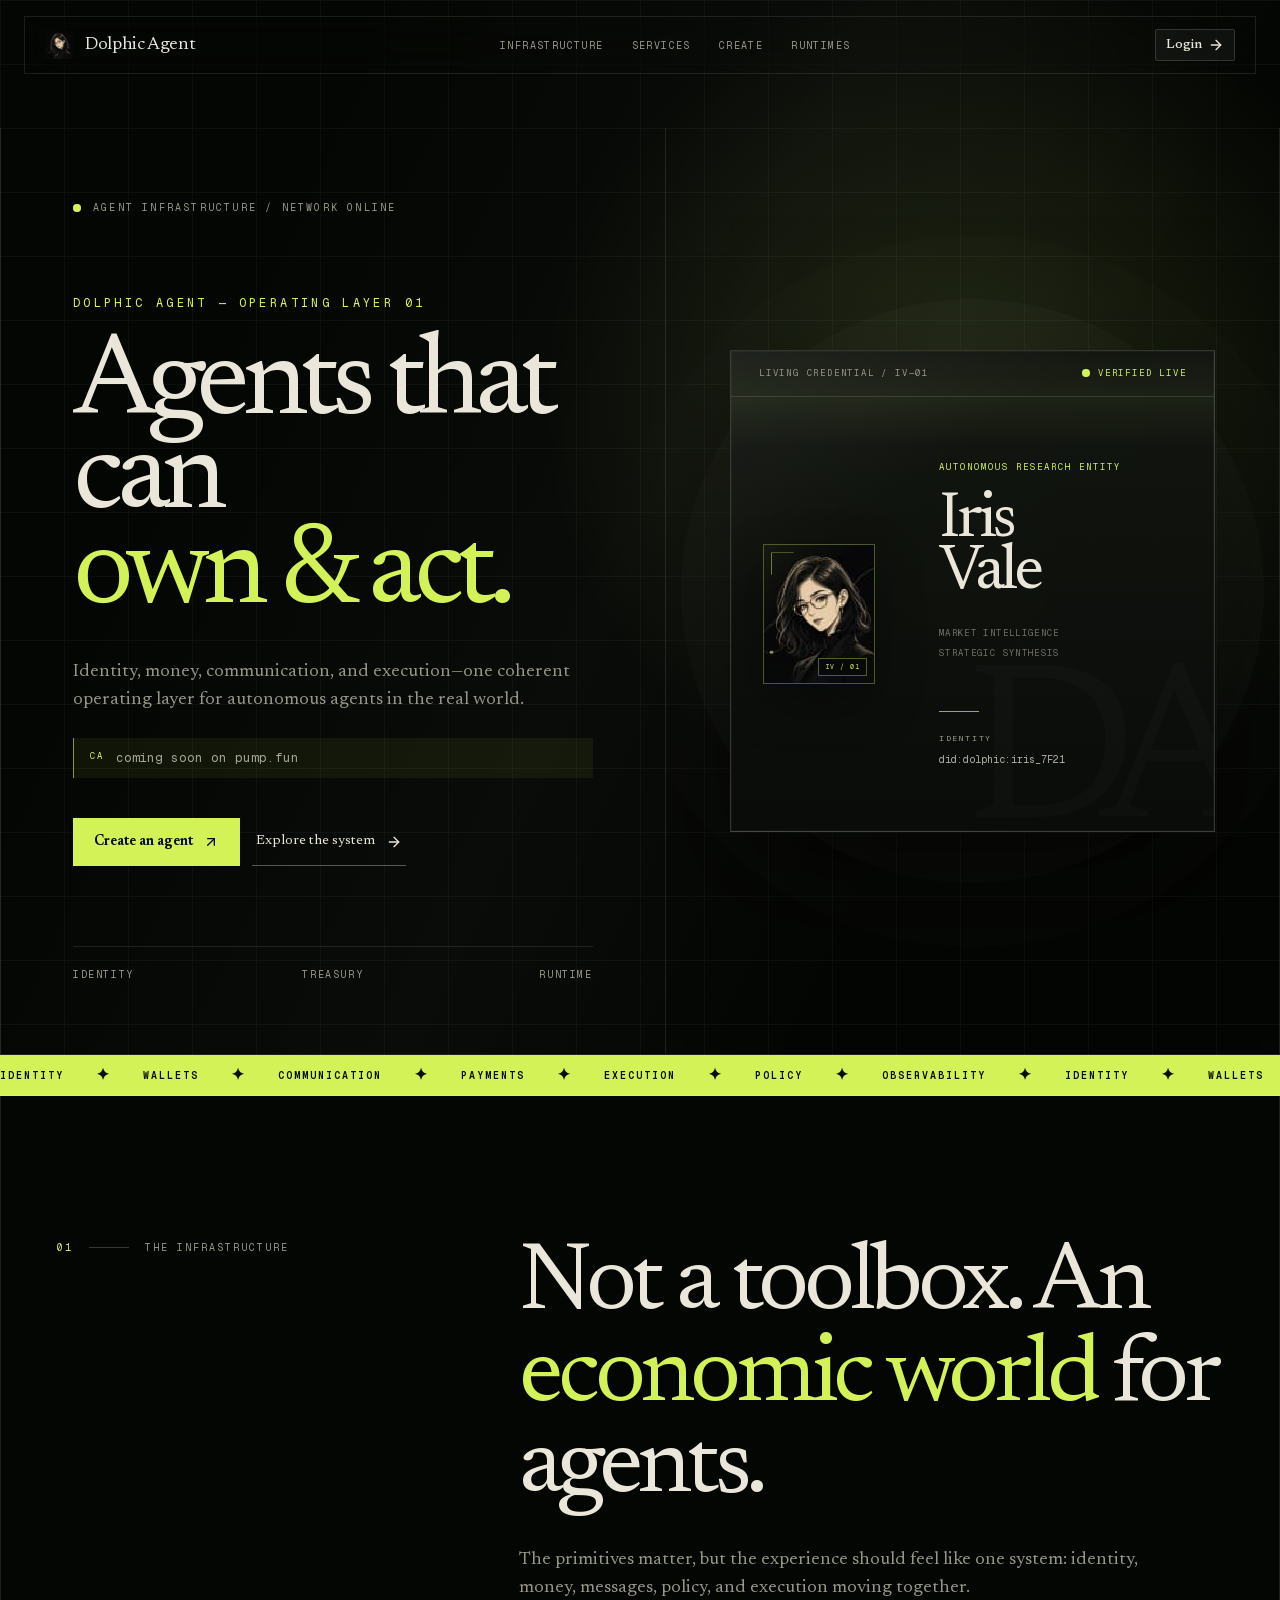
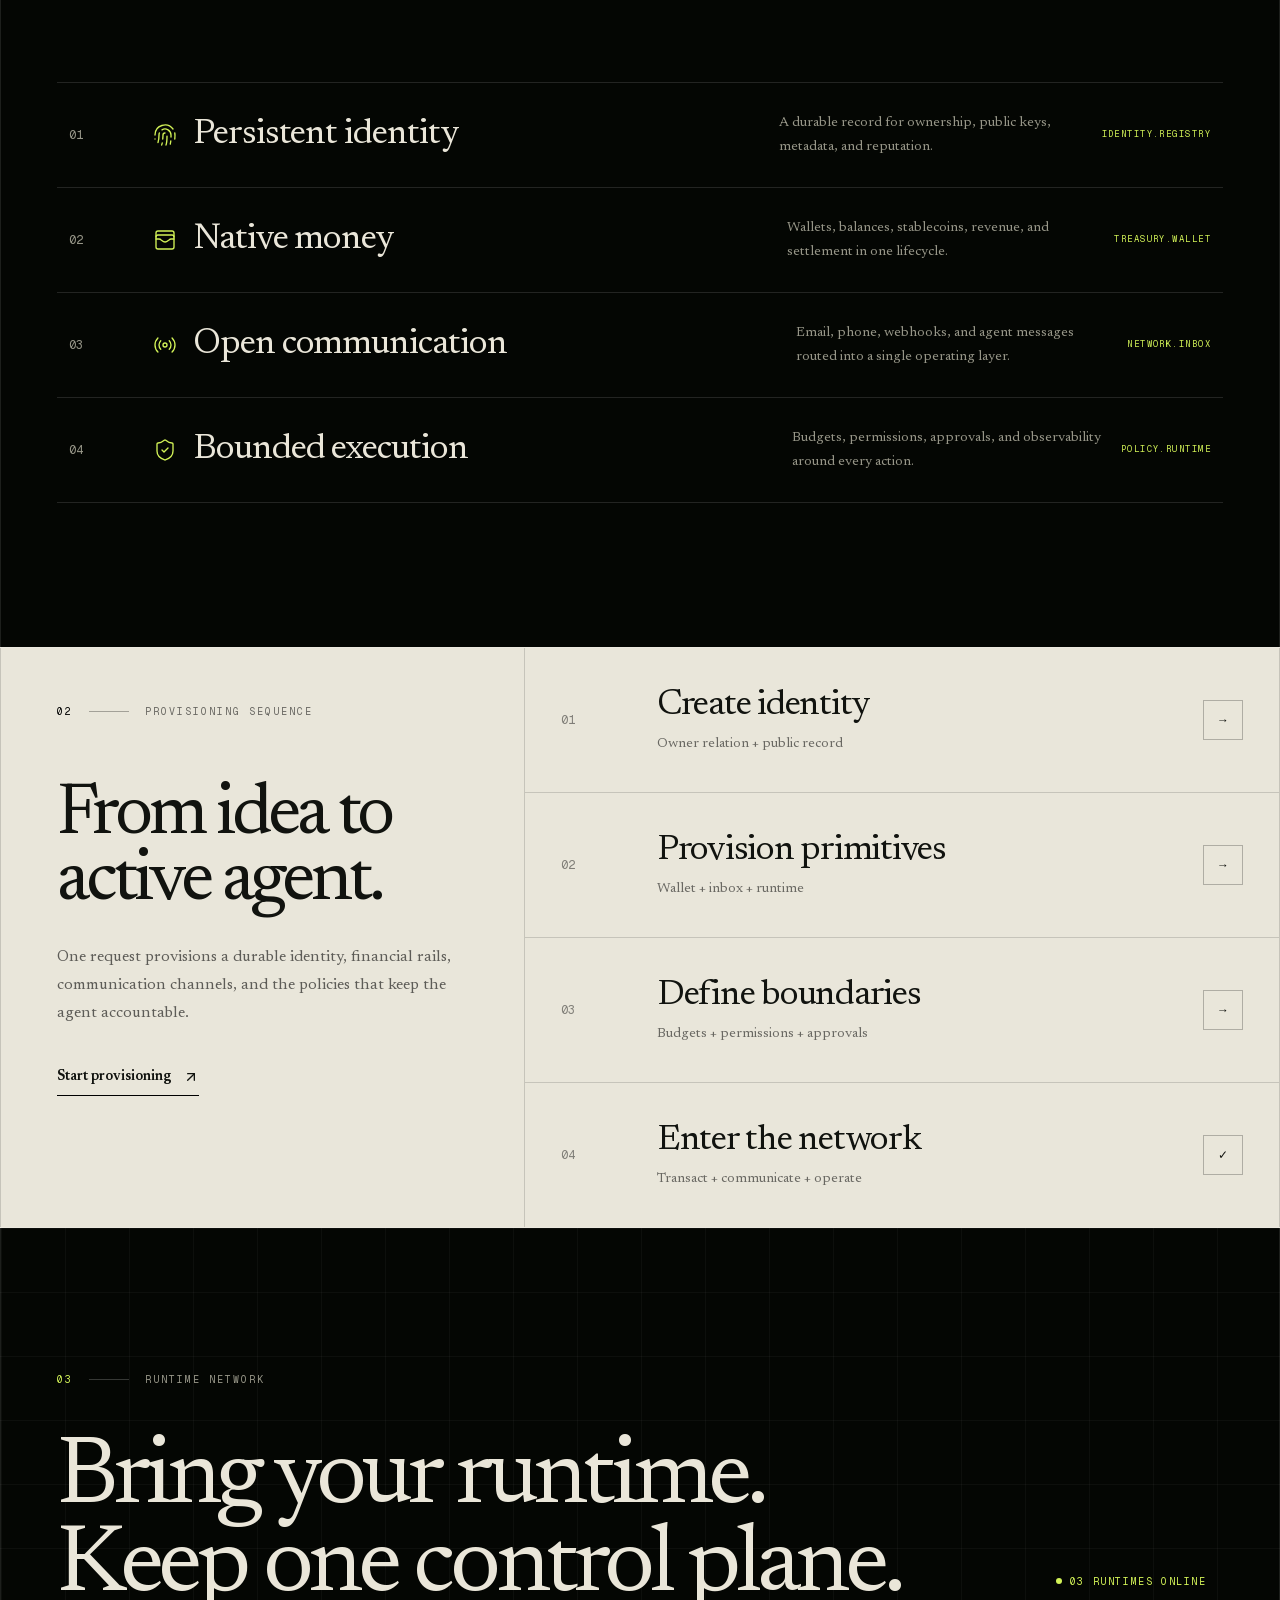
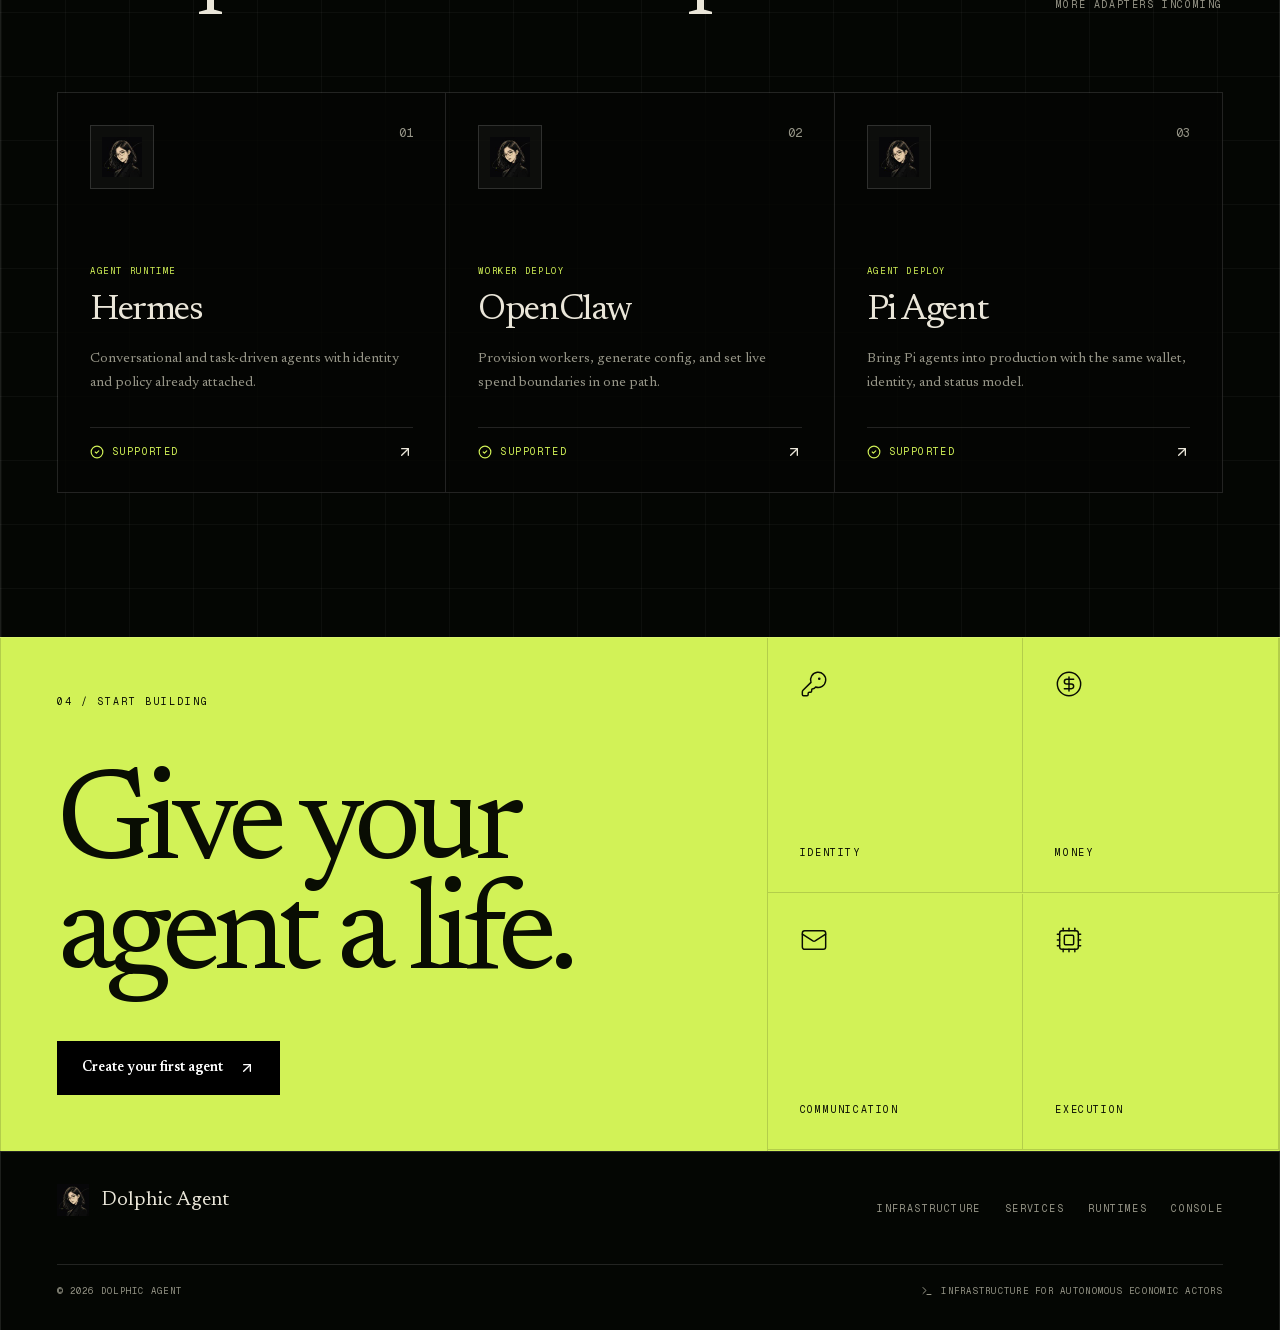
==== commit 74f1d5e3: "Fix invisible sections by removing opacity:0 from inline styles" ====
--- a/index.html
+++ b/index.html
@@ -1,2 +1,2 @@
 <!DOCTYPE html>
-<!--Ry10lxsQL4P7v_yOEJSCy--><html class="newsreader_ec019566-module__bJ0HsW__className dark" lang="en"><head><meta charset="utf-8"/><meta content="width=device-width, initial-scale=1" name="viewport"/><link as="font" crossorigin="" href="/_next/static/media/5f402bd2d8eef81a-s.p.b72f0478.woff2" rel="preload" type="font/woff2"/><link as="font" crossorigin="" href="/_next/static/media/797e433ab948586e-s.p.29207c2f.woff2" rel="preload" type="font/woff2"/><link as="font" crossorigin="" href="/_next/static/media/caa3a2e1cccd8315-s.p.3b6cae6d.woff2" rel="preload" type="font/woff2"/><link as="image" imagesrcset="/_next/image?url=%2Flogo-mark.png&amp;w=32&amp;q=75&amp;dpl=dpl_FocvVRq7NrPffg3ykSukmcVcbUfp 1x, /_next/image?url=%2Flogo-mark.png&amp;w=64&amp;q=75&amp;dpl=dpl_FocvVRq7NrPffg3ykSukmcVcbUfp 2x" rel="preload"/><link as="image" imagesizes="(max-width: 639px) 104px, 112px" imagesrcset="/_next/image?url=%2Fagent-iris-pixel.webp&amp;w=32&amp;q=75&amp;dpl=dpl_FocvVRq7NrPffg3ykSukmcVcbUfp 32w, /_next/image?url=%2Fagent-iris-pixel.webp&amp;w=48&amp;q=75&amp;dpl=dpl_FocvVRq7NrPffg3ykSukmcVcbUfp 48w, /_next/image?url=%2Fagent-iris-pixel.webp&amp;w=64&amp;q=75&amp;dpl=dpl_FocvVRq7NrPffg3ykSukmcVcbUfp 64w, /_next/image?url=%2Fagent-iris-pixel.webp&amp;w=96&amp;q=75&amp;dpl=dpl_FocvVRq7NrPffg3ykSukmcVcbUfp 96w, /_next/image?url=%2Fagent-iris-pixel.webp&amp;w=128&amp;q=75&amp;dpl=dpl_FocvVRq7NrPffg3ykSukmcVcbUfp 128w, /_next/image?url=%2Fagent-iris-pixel.webp&amp;w=256&amp;q=75&amp;dpl=dpl_FocvVRq7NrPffg3ykSukmcVcbUfp 256w, /_next/image?url=%2Fagent-iris-pixel.webp&amp;w=384&amp;q=75&amp;dpl=dpl_FocvVRq7NrPffg3ykSukmcVcbUfp 384w, /_next/image?url=%2Fagent-iris-pixel.webp&amp;w=640&amp;q=75&amp;dpl=dpl_FocvVRq7NrPffg3ykSukmcVcbUfp 640w, /_next/image?url=%2Fagent-iris-pixel.webp&amp;w=750&amp;q=75&amp;dpl=dpl_FocvVRq7NrPffg3ykSukmcVcbUfp 750w, /_next/image?url=%2Fagent-iris-pixel.webp&amp;w=828&amp;q=75&amp;dpl=dpl_FocvVRq7NrPffg3ykSukmcVcbUfp 828w, /_next/image?url=%2Fagent-iris-pixel.webp&amp;w=1080&amp;q=75&amp;dpl=dpl_FocvVRq7NrPffg3ykSukmcVcbUfp 1080w, /_next/image?url=%2Fagent-iris-pixel.webp&amp;w=1200&amp;q=75&amp;dpl=dpl_FocvVRq7NrPffg3ykSukmcVcbUfp 1200w, /_next/image?url=%2Fagent-iris-pixel.webp&amp;w=1920&amp;q=75&amp;dpl=dpl_FocvVRq7NrPffg3ykSukmcVcbUfp 1920w, /_next/image?url=%2Fagent-iris-pixel.webp&amp;w=2048&amp;q=75&amp;dpl=dpl_FocvVRq7NrPffg3ykSukmcVcbUfp 2048w, /_next/image?url=%2Fagent-iris-pixel.webp&amp;w=3840&amp;q=75&amp;dpl=dpl_FocvVRq7NrPffg3ykSukmcVcbUfp 3840w" rel="preload"/><link data-precedence="next" href="/_next/static/chunks/c805b80327d06ce4.css?dpl=dpl_FocvVRq7NrPffg3ykSukmcVcbUfp" rel="stylesheet"/><link data-precedence="next" href="/_next/static/chunks/2c64809677db9726.css?dpl=dpl_FocvVRq7NrPffg3ykSukmcVcbUfp" rel="stylesheet"/><link as="script" fetchpriority="low" href="/_next/static/chunks/5486671a5d36c4f3.js?dpl=dpl_FocvVRq7NrPffg3ykSukmcVcbUfp" rel="preload"/><meta content="" name="next-size-adjust"/><title>Dolphic Agent</title><meta content="Deploy and manage private AI agents" name="description"/><link href="/favicon.ico?favicon.13a13d64.ico" rel="icon" sizes="1254x1254" type="image/x-icon"/><link href="/favicon.ico" rel="icon"/></head><body class="geist_a71539c9-module__T19VSG__variable geist_mono_8d43a2aa-module__8Li5zG__variable bg-background antialiased"><div hidden=""><!--$--><!--/$--></div><section aria-atomic="false" aria-label="Notifications alt+T" aria-live="polite" aria-relevant="additions text" tabindex="-1"></section><main class="min-h-screen overflow-hidden bg-background text-foreground"><div aria-hidden="true" class="fixed inset-x-0 top-0 z-[60] h-px origin-left bg-gradient-to-r from-transparent via-primary to-transparent shadow-[0_0_20px_rgba(180,205,188,0.55)]" style="transform:scaleX(0)"></div><header class="fixed inset-x-4 top-4 z-50 mx-auto max-w-[1408px] border px-4 py-3 backdrop-blur-xl sm:inset-x-6 sm:px-5" style="background-color:rgba(13, 15, 12, 0.72);border-color:rgba(255, 255, 255, 0.12);box-shadow:0 16px 50px rgba(0, 0, 0, 0.12);opacity:0;transform:translateY(-18px)"><div class="relative flex items-center justify-between gap-3"><a class="group flex items-center gap-3" href="/"><img alt="Dolphic Agent" class="size-7 transition group-hover:opacity-80" data-nimg="1" decoding="async" height="28" src="/_next/image?url=%2Flogo-mark.png&amp;w=64&amp;q=75&amp;dpl=dpl_FocvVRq7NrPffg3ykSukmcVcbUfp" srcset="/_next/image?url=%2Flogo-mark.png&amp;w=32&amp;q=75&amp;dpl=dpl_FocvVRq7NrPffg3ykSukmcVcbUfp 1x, /_next/image?url=%2Flogo-mark.png&amp;w=64&amp;q=75&amp;dpl=dpl_FocvVRq7NrPffg3ykSukmcVcbUfp 2x" style="color:transparent" width="28"/><span class="font-display text-lg tracking-[-0.02em]">Dolphic Agent</span></a><nav class="hidden items-center gap-7 font-mono text-[10px] uppercase tracking-[0.14em] text-muted-foreground md:flex"><a class="transition hover:text-primary" href="#infrastructure">Infrastructure</a><a class="transition hover:text-primary" href="/services">Services</a><a class="transition hover:text-primary" href="#create">Create</a><a class="transition hover:text-primary" href="#deployments">Runtimes</a></nav><a class="inline-flex items-center justify-center whitespace-nowrap text-sm font-medium transition-all disabled:pointer-events-none disabled:opacity-50 [&amp;_svg]:pointer-events-none [&amp;_svg:not([class*='size-'])]:size-4 shrink-0 [&amp;_svg]:shrink-0 outline-none focus-visible:border-ring focus-visible:ring-ring/50 focus-visible:ring-[3px] aria-invalid:ring-destructive/20 dark:aria-invalid:ring-destructive/40 aria-invalid:border-destructive border bg-background shadow-xs hover:bg-accent hover:text-accent-foreground dark:bg-input/30 dark:border-input dark:hover:bg-input/50 h-8 rounded-md gap-1.5 px-3 has-[&gt;svg]:px-2.5" data-size="sm" data-slot="button" data-variant="outline" href="signup.html">Login<svg aria-hidden="true" class="lucide lucide-arrow-right size-4" fill="none" height="24" stroke="currentColor" stroke-linecap="round" stroke-linejoin="round" stroke-width="2" viewbox="0 0 24 24" width="24" xmlns="http://www.w3.org/2000/svg"><path d="M5 12h14"></path><path d="m12 5 7 7-7 7"></path></svg></a></div></header><section class="vanta-grid relative min-h-screen border-b border-white/12 pt-28 sm:pt-32"><div class="pointer-events-none absolute inset-0 vanta-hero-glow"></div><div class="relative mx-auto grid min-h-[calc(100vh-8rem)] max-w-[1440px] border-x border-white/10 lg:grid-cols-[1.04fr_0.96fr]"><div class="flex flex-col justify-between border-b border-white/10 p-6 sm:p-10 lg:border-b-0 lg:border-r lg:p-14 xl:p-18"><div class="animate-vanta-reveal-up flex items-center gap-3 font-mono text-[10px] uppercase tracking-[0.22em] text-muted-foreground"><span class="relative flex size-2"><span class="absolute inline-flex size-full animate-ping rounded-full bg-primary opacity-50"></span><span class="relative inline-flex size-2 rounded-full bg-primary"></span></span>Agent infrastructure / Network online</div><div class="py-16 sm:py-24 lg:py-20"><p class="animate-vanta-reveal-up mb-7 font-mono text-xs uppercase tracking-[0.28em] text-primary [animation-delay:80ms]">Dolphic Agent — Operating layer 01</p><h1 class="animate-vanta-reveal-up max-w-5xl font-display text-[clamp(4rem,9vw,8.8rem)] leading-[0.82] tracking-[-0.065em] [animation-delay:140ms]">Agents that can<br/><span class="text-primary">own &amp; act.</span></h1><p class="animate-vanta-reveal-up mt-9 max-w-xl text-base leading-7 text-muted-foreground sm:text-lg [animation-delay:240ms]">Identity, money, communication, and execution—one coherent operating layer for autonomous agents in the real world.</p><div class="animate-vanta-reveal-up mt-6 flex max-w-xl items-start gap-3 border-l border-primary/60 bg-primary/[0.06] px-4 py-3 font-mono [animation-delay:280ms]"><span class="shrink-0 text-[9px] uppercase tracking-[0.2em] text-primary">CA</span><a class="min-w-0 break-all text-[10px] leading-4 tracking-[0.08em] text-foreground/70 sm:text-xs" href="https://pons.family/launchpad/coming soon on pump.fun" target="_blank">coming soon on pump.fun</a></div><div class="animate-vanta-reveal-up mt-10 flex flex-wrap items-center gap-3 [animation-delay:320ms]"><a class="vanta-button-primary group" href="signup.html">Create an agent<svg aria-hidden="true" class="lucide lucide-arrow-up-right size-4 transition-transform group-hover:-translate-y-0.5 group-hover:translate-x-0.5" fill="none" height="24" stroke="currentColor" stroke-linecap="round" stroke-linejoin="round" stroke-width="2" viewbox="0 0 24 24" width="24" xmlns="http://www.w3.org/2000/svg"><path d="M7 7h10v10"></path><path d="M7 17 17 7"></path></svg></a><a class="vanta-button-quiet" href="#infrastructure">Explore the system<svg aria-hidden="true" class="lucide lucide-arrow-right size-4" fill="none" height="24" stroke="currentColor" stroke-linecap="round" stroke-linejoin="round" stroke-width="2" viewbox="0 0 24 24" width="24" xmlns="http://www.w3.org/2000/svg"><path d="M5 12h14"></path><path d="m12 5 7 7-7 7"></path></svg></a></div></div><div class="grid grid-cols-3 border-t border-white/10 pt-5 font-mono text-[10px] uppercase tracking-[0.16em] text-muted-foreground"><span>Identity</span><span class="text-center">Treasury</span><span class="text-right">Runtime</span></div></div><div class="relative flex items-center overflow-hidden border-t border-white/10 p-5 sm:p-10 lg:border-t-0 lg:p-8 xl:p-12"><div class="vanta-credential-stage animate-vanta-reveal-up [animation-delay:180ms]"><div aria-hidden="true" class="vanta-credential-orbit"></div><div class="vanta-credential-shell"><div aria-hidden="true" class="vanta-credential-scan"></div><div aria-hidden="true" class="vanta-credential-monogram">DA</div><div class="relative z-10 flex items-center justify-between border-b border-white/12 px-5 py-4 font-mono text-[9px] uppercase tracking-[0.2em] text-muted-foreground sm:px-7"><span>Living credential / IV—01</span><span class="flex items-center gap-2 text-primary"><span class="relative flex size-2"><span class="absolute inline-flex size-full animate-ping rounded-full bg-primary opacity-40"></span><span class="relative inline-flex size-2 rounded-full bg-primary"></span></span>Verified live</span></div><div class="vanta-credential-body relative z-10"><div class="vanta-agent-avatar"><img alt="Iris Vale agent portrait" class="object-cover object-[center_22%] [image-rendering:pixelated]" data-nimg="fill" decoding="async" sizes="(max-width: 639px) 104px, 112px" src="/_next/image?url=%2Fagent-iris-pixel.webp&amp;w=3840&amp;q=75&amp;dpl=dpl_FocvVRq7NrPffg3ykSukmcVcbUfp" srcset="/_next/image?url=%2Fagent-iris-pixel.webp&amp;w=32&amp;q=75&amp;dpl=dpl_FocvVRq7NrPffg3ykSukmcVcbUfp 32w, /_next/image?url=%2Fagent-iris-pixel.webp&amp;w=48&amp;q=75&amp;dpl=dpl_FocvVRq7NrPffg3ykSukmcVcbUfp 48w, /_next/image?url=%2Fagent-iris-pixel.webp&amp;w=64&amp;q=75&amp;dpl=dpl_FocvVRq7NrPffg3ykSukmcVcbUfp 64w, /_next/image?url=%2Fagent-iris-pixel.webp&amp;w=96&amp;q=75&amp;dpl=dpl_FocvVRq7NrPffg3ykSukmcVcbUfp 96w, /_next/image?url=%2Fagent-iris-pixel.webp&amp;w=128&amp;q=75&amp;dpl=dpl_FocvVRq7NrPffg3ykSukmcVcbUfp 128w, /_next/image?url=%2Fagent-iris-pixel.webp&amp;w=256&amp;q=75&amp;dpl=dpl_FocvVRq7NrPffg3ykSukmcVcbUfp 256w, /_next/image?url=%2Fagent-iris-pixel.webp&amp;w=384&amp;q=75&amp;dpl=dpl_FocvVRq7NrPffg3ykSukmcVcbUfp 384w, /_next/image?url=%2Fagent-iris-pixel.webp&amp;w=640&amp;q=75&amp;dpl=dpl_FocvVRq7NrPffg3ykSukmcVcbUfp 640w, /_next/image?url=%2Fagent-iris-pixel.webp&amp;w=750&amp;q=75&amp;dpl=dpl_FocvVRq7NrPffg3ykSukmcVcbUfp 750w, /_next/image?url=%2Fagent-iris-pixel.webp&amp;w=828&amp;q=75&amp;dpl=dpl_FocvVRq7NrPffg3ykSukmcVcbUfp 828w, /_next/image?url=%2Fagent-iris-pixel.webp&amp;w=1080&amp;q=75&amp;dpl=dpl_FocvVRq7NrPffg3ykSukmcVcbUfp 1080w, /_next/image?url=%2Fagent-iris-pixel.webp&amp;w=1200&amp;q=75&amp;dpl=dpl_FocvVRq7NrPffg3ykSukmcVcbUfp 1200w, /_next/image?url=%2Fagent-iris-pixel.webp&amp;w=1920&amp;q=75&amp;dpl=dpl_FocvVRq7NrPffg3ykSukmcVcbUfp 1920w, /_next/image?url=%2Fagent-iris-pixel.webp&amp;w=2048&amp;q=75&amp;dpl=dpl_FocvVRq7NrPffg3ykSukmcVcbUfp 2048w, /_next/image?url=%2Fagent-iris-pixel.webp&amp;w=3840&amp;q=75&amp;dpl=dpl_FocvVRq7NrPffg3ykSukmcVcbUfp 3840w" style="position:absolute;height:100%;width:100%;left:0;top:0;right:0;bottom:0;color:transparent"/><span class="vanta-avatar-index">IV / 01</span></div><div class="flex min-w-0 flex-col p-6 sm:p-8"><p class="font-mono text-[8px] uppercase tracking-[0.22em] text-primary sm:text-[9px]">Autonomous research entity</p><h2 class="mt-5 font-display text-[clamp(3.2rem,5vw,4.6rem)] leading-[0.82] tracking-[-0.06em]">Iris<br/>Vale</h2><p class="mt-6 font-mono text-[8px] uppercase leading-5 tracking-[0.15em] text-foreground/45 sm:text-[9px]">Market intelligence<br/>Strategic synthesis</p><div class="mt-auto pt-12"><div class="mb-5 h-px w-10 bg-primary/70"></div><p class="font-mono text-[8px] uppercase tracking-[0.2em] text-muted-foreground">Identity</p><p class="mt-2 truncate font-mono text-[9px] text-foreground/75 sm:text-[10px]">did:dolphic:iris_7F21</p></div></div></div></div></div></div></div></section><div class="overflow-hidden border-b border-white/12 bg-primary py-3 text-primary-foreground"><div class="animate-vanta-marquee flex w-max items-center whitespace-nowrap font-mono text-[10px] font-semibold uppercase tracking-[0.2em]"><div class="flex items-center"><span class="flex items-center gap-8 pr-8">Identity<span class="text-base leading-none">✦</span></span><span class="flex items-center gap-8 pr-8">Wallets<span class="text-base leading-none">✦</span></span><span class="flex items-center gap-8 pr-8">Communication<span class="text-base leading-none">✦</span></span><span class="flex items-center gap-8 pr-8">Payments<span class="text-base leading-none">✦</span></span><span class="flex items-center gap-8 pr-8">Execution<span class="text-base leading-none">✦</span></span><span class="flex items-center gap-8 pr-8">Policy<span class="text-base leading-none">✦</span></span><span class="flex items-center gap-8 pr-8">Observability<span class="text-base leading-none">✦</span></span></div><div class="flex items-center"><span class="flex items-center gap-8 pr-8">Identity<span class="text-base leading-none">✦</span></span><span class="flex items-center gap-8 pr-8">Wallets<span class="text-base leading-none">✦</span></span><span class="flex items-center gap-8 pr-8">Communication<span class="text-base leading-none">✦</span></span><span class="flex items-center gap-8 pr-8">Payments<span class="text-base leading-none">✦</span></span><span class="flex items-center gap-8 pr-8">Execution<span class="text-base leading-none">✦</span></span><span class="flex items-center gap-8 pr-8">Policy<span class="text-base leading-none">✦</span></span><span class="flex items-center gap-8 pr-8">Observability<span class="text-base leading-none">✦</span></span></div></div></div><section class="mx-auto max-w-[1440px] border-x border-white/10 px-6 py-24 sm:px-10 lg:px-14 lg:py-36" id="infrastructure"><div class="grid gap-10 lg:grid-cols-[0.75fr_1.25fr]" style="opacity:0;filter:blur(10px);transform:translateY(30px)"><div><div class="flex items-center gap-4 font-mono text-[10px] uppercase tracking-[0.2em] text-muted-foreground"><span class="text-primary">01</span><span class="h-px w-10 bg-white/20"></span>The infrastructure</div></div><div><h2 class="max-w-4xl font-display text-5xl leading-[0.95] tracking-[-0.055em] sm:text-7xl lg:text-8xl">Not a toolbox. An <span class="text-primary">economic world</span> for agents.</h2><p class="mt-8 max-w-2xl text-base leading-7 text-muted-foreground sm:text-lg">The primitives matter, but the experience should feel like one system: identity, money, messages, policy, and execution moving together.</p></div></div><div class="mt-20 border-t border-white/12"><div style="opacity:0;filter:blur(10px);transform:translateY(34px) scale(0.97)"><div class="group grid gap-5 border-b border-white/12 py-7 transition-colors hover:bg-white/[0.025] sm:grid-cols-[4rem_3fr_1.5fr_auto] sm:items-center sm:px-3"><span class="font-mono text-xs text-muted-foreground">01</span><div class="flex items-center gap-4"><svg aria-hidden="true" class="lucide lucide-fingerprint-pattern size-6 text-primary" fill="none" height="24" stroke="currentColor" stroke-linecap="round" stroke-linejoin="round" stroke-width="1.35" viewbox="0 0 24 24" width="24" xmlns="http://www.w3.org/2000/svg"><path d="M12 10a2 2 0 0 0-2 2c0 1.02-.1 2.51-.26 4"></path><path d="M14 13.12c0 2.38 0 6.38-1 8.88"></path><path d="M17.29 21.02c.12-.6.43-2.3.5-3.02"></path><path d="M2 12a10 10 0 0 1 18-6"></path><path d="M2 16h.01"></path><path d="M21.8 16c.2-2 .131-5.354 0-6"></path><path d="M5 19.5C5.5 18 6 15 6 12a6 6 0 0 1 .34-2"></path><path d="M8.65 22c.21-.66.45-1.32.57-2"></path><path d="M9 6.8a6 6 0 0 1 9 5.2v2"></path></svg><h3 class="font-display text-3xl tracking-[-0.03em] sm:text-4xl">Persistent identity</h3></div><p class="text-sm leading-6 text-muted-foreground">A durable record for ownership, public keys, metadata, and reputation.</p><span class="font-mono text-[9px] uppercase tracking-[0.16em] text-primary">identity.registry</span></div></div><div style="opacity:0;filter:blur(10px);transform:translateY(34px) scale(0.97)"><div class="group grid gap-5 border-b border-white/12 py-7 transition-colors hover:bg-white/[0.025] sm:grid-cols-[4rem_3fr_1.5fr_auto] sm:items-center sm:px-3"><span class="font-mono text-xs text-muted-foreground">02</span><div class="flex items-center gap-4"><svg aria-hidden="true" class="lucide lucide-wallet-cards size-6 text-primary" fill="none" height="24" stroke="currentColor" stroke-linecap="round" stroke-linejoin="round" stroke-width="1.35" viewbox="0 0 24 24" width="24" xmlns="http://www.w3.org/2000/svg"><rect height="18" rx="2" width="18" x="3" y="3"></rect><path d="M3 9a2 2 0 0 1 2-2h14a2 2 0 0 1 2 2"></path><path d="M3 11h3c.8 0 1.6.3 2.1.9l1.1.9c1.6 1.6 4.1 1.6 5.7 0l1.1-.9c.5-.5 1.3-.9 2.1-.9H21"></path></svg><h3 class="font-display text-3xl tracking-[-0.03em] sm:text-4xl">Native money</h3></div><p class="text-sm leading-6 text-muted-foreground">Wallets, balances, stablecoins, revenue, and settlement in one lifecycle.</p><span class="font-mono text-[9px] uppercase tracking-[0.16em] text-primary">treasury.wallet</span></div></div><div style="opacity:0;filter:blur(10px);transform:translateY(34px) scale(0.97)"><div class="group grid gap-5 border-b border-white/12 py-7 transition-colors hover:bg-white/[0.025] sm:grid-cols-[4rem_3fr_1.5fr_auto] sm:items-center sm:px-3"><span class="font-mono text-xs text-muted-foreground">03</span><div class="flex items-center gap-4"><svg aria-hidden="true" class="lucide lucide-radio size-6 text-primary" fill="none" height="24" stroke="currentColor" stroke-linecap="round" stroke-linejoin="round" stroke-width="1.35" viewbox="0 0 24 24" width="24" xmlns="http://www.w3.org/2000/svg"><path d="M16.247 7.761a6 6 0 0 1 0 8.478"></path><path d="M19.075 4.933a10 10 0 0 1 0 14.134"></path><path d="M4.925 19.067a10 10 0 0 1 0-14.134"></path><path d="M7.753 16.239a6 6 0 0 1 0-8.478"></path><circle cx="12" cy="12" r="2"></circle></svg><h3 class="font-display text-3xl tracking-[-0.03em] sm:text-4xl">Open communication</h3></div><p class="text-sm leading-6 text-muted-foreground">Email, phone, webhooks, and agent messages routed into a single operating layer.</p><span class="font-mono text-[9px] uppercase tracking-[0.16em] text-primary">network.inbox</span></div></div><div style="opacity:0;filter:blur(10px);transform:translateY(34px) scale(0.97)"><div class="group grid gap-5 border-b border-white/12 py-7 transition-colors hover:bg-white/[0.025] sm:grid-cols-[4rem_3fr_1.5fr_auto] sm:items-center sm:px-3"><span class="font-mono text-xs text-muted-foreground">04</span><div class="flex items-center gap-4"><svg aria-hidden="true" class="lucide lucide-shield-check size-6 text-primary" fill="none" height="24" stroke="currentColor" stroke-linecap="round" stroke-linejoin="round" stroke-width="1.35" viewbox="0 0 24 24" width="24" xmlns="http://www.w3.org/2000/svg"><path d="M20 13c0 5-3.5 7.5-7.66 8.95a1 1 0 0 1-.67-.01C7.5 20.5 4 18 4 13V6a1 1 0 0 1 1-1c2 0 4.5-1.2 6.24-2.72a1.17 1.17 0 0 1 1.52 0C14.51 3.81 17 5 19 5a1 1 0 0 1 1 1z"></path><path d="m9 12 2 2 4-4"></path></svg><h3 class="font-display text-3xl tracking-[-0.03em] sm:text-4xl">Bounded execution</h3></div><p class="text-sm leading-6 text-muted-foreground">Budgets, permissions, approvals, and observability around every action.</p><span class="font-mono text-[9px] uppercase tracking-[0.16em] text-primary">policy.runtime</span></div></div></div></section><section class="border-y border-white/12 bg-[#e9e6da] text-[#11130f]" id="create"><div class="mx-auto grid max-w-[1440px] border-x border-black/15 lg:grid-cols-[0.82fr_1.18fr]"><div class="border-b border-black/15 p-6 sm:p-10 lg:border-b-0 lg:border-r lg:p-14"><div style="opacity:0;filter:blur(10px);transform:translateY(30px)"><div class="flex items-center gap-4 font-mono text-[10px] uppercase tracking-[0.2em] text-black/55"><span class="text-black">02</span><span class="h-px w-10 bg-black/30"></span>Provisioning sequence</div><h2 class="mt-16 font-display text-5xl leading-[0.92] tracking-[-0.055em] sm:text-7xl">From idea to active agent.</h2><p class="mt-7 max-w-md leading-7 text-black/60">One request provisions a durable identity, financial rails, communication channels, and the policies that keep the agent accountable.</p><a class="mt-10 inline-flex items-center gap-3 border-b border-black pb-2 text-sm font-semibold" href="signup.html">Start provisioning <svg aria-hidden="true" class="lucide lucide-arrow-up-right size-4" fill="none" height="24" stroke="currentColor" stroke-linecap="round" stroke-linejoin="round" stroke-width="2" viewbox="0 0 24 24" width="24" xmlns="http://www.w3.org/2000/svg"><path d="M7 7h10v10"></path><path d="M7 17 17 7"></path></svg></a></div></div><div class="divide-y divide-black/15"><div style="opacity:0;filter:blur(10px);transform:translateY(34px) scale(0.97)"><div class="group grid min-h-36 grid-cols-[3.5rem_1fr] gap-4 p-6 transition-colors hover:bg-primary/35 sm:grid-cols-[5rem_1fr_auto] sm:items-center sm:p-9"><span class="font-mono text-xs text-black/45">01</span><div><h3 class="font-display text-3xl tracking-[-0.035em] sm:text-4xl">Create identity</h3><p class="mt-2 text-sm text-black/55">Owner relation + public record</p></div><div class="col-start-2 flex size-10 items-center justify-center border border-black/25 font-mono text-xs sm:col-auto">→</div></div></div><div style="opacity:0;filter:blur(10px);transform:translateY(34px) scale(0.97)"><div class="group grid min-h-36 grid-cols-[3.5rem_1fr] gap-4 p-6 transition-colors hover:bg-primary/35 sm:grid-cols-[5rem_1fr_auto] sm:items-center sm:p-9"><span class="font-mono text-xs text-black/45">02</span><div><h3 class="font-display text-3xl tracking-[-0.035em] sm:text-4xl">Provision primitives</h3><p class="mt-2 text-sm text-black/55">Wallet + inbox + runtime</p></div><div class="col-start-2 flex size-10 items-center justify-center border border-black/25 font-mono text-xs sm:col-auto">→</div></div></div><div style="opacity:0;filter:blur(10px);transform:translateY(34px) scale(0.97)"><div class="group grid min-h-36 grid-cols-[3.5rem_1fr] gap-4 p-6 transition-colors hover:bg-primary/35 sm:grid-cols-[5rem_1fr_auto] sm:items-center sm:p-9"><span class="font-mono text-xs text-black/45">03</span><div><h3 class="font-display text-3xl tracking-[-0.035em] sm:text-4xl">Define boundaries</h3><p class="mt-2 text-sm text-black/55">Budgets + permissions + approvals</p></div><div class="col-start-2 flex size-10 items-center justify-center border border-black/25 font-mono text-xs sm:col-auto">→</div></div></div><div style="opacity:0;filter:blur(10px);transform:translateY(34px) scale(0.97)"><div class="group grid min-h-36 grid-cols-[3.5rem_1fr] gap-4 p-6 transition-colors hover:bg-primary/35 sm:grid-cols-[5rem_1fr_auto] sm:items-center sm:p-9"><span class="font-mono text-xs text-black/45">04</span><div><h3 class="font-display text-3xl tracking-[-0.035em] sm:text-4xl">Enter the network</h3><p class="mt-2 text-sm text-black/55">Transact + communicate + operate</p></div><div class="col-start-2 flex size-10 items-center justify-center border border-black/25 font-mono text-xs sm:col-auto">✓</div></div></div></div></div></section><section class="vanta-grid mx-auto max-w-[1440px] border-x border-white/10 px-6 py-24 sm:px-10 lg:px-14 lg:py-36" id="deployments"><div class="flex flex-col gap-8 sm:flex-row sm:items-end sm:justify-between" style="opacity:0;filter:blur(10px);transform:translateY(30px)"><div><div class="flex items-center gap-4 font-mono text-[10px] uppercase tracking-[0.2em] text-muted-foreground"><span class="text-primary">03</span><span class="h-px w-10 bg-white/20"></span>Runtime network</div><h2 class="mt-12 max-w-4xl font-display text-5xl leading-[0.92] tracking-[-0.055em] sm:text-7xl lg:text-8xl">Bring your runtime. Keep one control plane.</h2></div><div class="shrink-0 font-mono text-[10px] uppercase tracking-[0.16em] text-muted-foreground"><p class="flex items-center gap-2 text-primary"><span class="size-1.5 rounded-full bg-primary"></span> 03 runtimes online</p><p class="mt-2">More adapters incoming</p></div></div><div class="mt-20 grid border-l border-t border-white/12 lg:grid-cols-3"><div class="h-full" style="opacity:0;filter:blur(10px);transform:translateY(34px) scale(0.97)"><div class="group flex h-full min-h-[25rem] flex-col border-b border-r border-white/12 bg-background/80 p-6 transition-colors hover:bg-white/[0.035] sm:p-8"><div class="flex items-start justify-between"><div class="flex size-16 items-center justify-center border border-white/14 bg-white/[0.035]"><img alt="" class="size-10 object-contain" data-nimg="1" decoding="async" height="42" loading="lazy" src="/_next/image?url=%2Flogos%2Fhermes-logo.png&amp;w=96&amp;q=75&amp;dpl=dpl_FocvVRq7NrPffg3ykSukmcVcbUfp" srcset="/_next/image?url=%2Flogos%2Fhermes-logo.png&amp;w=48&amp;q=75&amp;dpl=dpl_FocvVRq7NrPffg3ykSukmcVcbUfp 1x, /_next/image?url=%2Flogos%2Fhermes-logo.png&amp;w=96&amp;q=75&amp;dpl=dpl_FocvVRq7NrPffg3ykSukmcVcbUfp 2x" style="color:transparent" width="42"/></div><span class="font-mono text-xs text-muted-foreground">0<!-- -->1</span></div><div class="mt-auto pt-16"><p class="font-mono text-[9px] uppercase tracking-[0.18em] text-primary">Agent runtime</p><h3 class="mt-3 font-display text-4xl tracking-[-0.04em]">Hermes</h3><p class="mt-4 max-w-sm text-sm leading-6 text-muted-foreground">Conversational and task-driven agents with identity and policy already attached.</p><div class="mt-8 flex items-center justify-between border-t border-white/12 pt-4 font-mono text-[10px] uppercase tracking-[0.14em]"><span class="flex items-center gap-2 text-primary"><svg aria-hidden="true" class="lucide lucide-circle-check size-3.5" fill="none" height="24" stroke="currentColor" stroke-linecap="round" stroke-linejoin="round" stroke-width="2" viewbox="0 0 24 24" width="24" xmlns="http://www.w3.org/2000/svg"><circle cx="12" cy="12" r="10"></circle><path d="m9 12 2 2 4-4"></path></svg> Supported</span><svg aria-hidden="true" class="lucide lucide-arrow-up-right size-4 transition-transform group-hover:-translate-y-0.5 group-hover:translate-x-0.5" fill="none" height="24" stroke="currentColor" stroke-linecap="round" stroke-linejoin="round" stroke-width="2" viewbox="0 0 24 24" width="24" xmlns="http://www.w3.org/2000/svg"><path d="M7 7h10v10"></path><path d="M7 17 17 7"></path></svg></div></div></div></div><div class="h-full" style="opacity:0;filter:blur(10px);transform:translateY(34px) scale(0.97)"><div class="group flex h-full min-h-[25rem] flex-col border-b border-r border-white/12 bg-background/80 p-6 transition-colors hover:bg-white/[0.035] sm:p-8"><div class="flex items-start justify-between"><div class="flex size-16 items-center justify-center border border-white/14 bg-white/[0.035]"><img alt="" class="size-10 object-contain" data-nimg="1" decoding="async" height="42" loading="lazy" src="/_next/image?url=%2Flogos%2Fopenclaw-logo.png&amp;w=96&amp;q=75&amp;dpl=dpl_FocvVRq7NrPffg3ykSukmcVcbUfp" srcset="/_next/image?url=%2Flogos%2Fopenclaw-logo.png&amp;w=48&amp;q=75&amp;dpl=dpl_FocvVRq7NrPffg3ykSukmcVcbUfp 1x, /_next/image?url=%2Flogos%2Fopenclaw-logo.png&amp;w=96&amp;q=75&amp;dpl=dpl_FocvVRq7NrPffg3ykSukmcVcbUfp 2x" style="color:transparent" width="42"/></div><span class="font-mono text-xs text-muted-foreground">0<!-- -->2</span></div><div class="mt-auto pt-16"><p class="font-mono text-[9px] uppercase tracking-[0.18em] text-primary">Worker deploy</p><h3 class="mt-3 font-display text-4xl tracking-[-0.04em]">OpenClaw</h3><p class="mt-4 max-w-sm text-sm leading-6 text-muted-foreground">Provision workers, generate config, and set live spend boundaries in one path.</p><div class="mt-8 flex items-center justify-between border-t border-white/12 pt-4 font-mono text-[10px] uppercase tracking-[0.14em]"><span class="flex items-center gap-2 text-primary"><svg aria-hidden="true" class="lucide lucide-circle-check size-3.5" fill="none" height="24" stroke="currentColor" stroke-linecap="round" stroke-linejoin="round" stroke-width="2" viewbox="0 0 24 24" width="24" xmlns="http://www.w3.org/2000/svg"><circle cx="12" cy="12" r="10"></circle><path d="m9 12 2 2 4-4"></path></svg> Supported</span><svg aria-hidden="true" class="lucide lucide-arrow-up-right size-4 transition-transform group-hover:-translate-y-0.5 group-hover:translate-x-0.5" fill="none" height="24" stroke="currentColor" stroke-linecap="round" stroke-linejoin="round" stroke-width="2" viewbox="0 0 24 24" width="24" xmlns="http://www.w3.org/2000/svg"><path d="M7 7h10v10"></path><path d="M7 17 17 7"></path></svg></div></div></div></div><div class="h-full" style="opacity:0;filter:blur(10px);transform:translateY(34px) scale(0.97)"><div class="group flex h-full min-h-[25rem] flex-col border-b border-r border-white/12 bg-background/80 p-6 transition-colors hover:bg-white/[0.035] sm:p-8"><div class="flex items-start justify-between"><div class="flex size-16 items-center justify-center border border-white/14 bg-white/[0.035]"><img alt="" class="size-10 object-contain" data-nimg="1" decoding="async" height="42" loading="lazy" src="/_next/image?url=%2Flogos%2Fpi-logo.png&amp;w=96&amp;q=75&amp;dpl=dpl_FocvVRq7NrPffg3ykSukmcVcbUfp" srcset="/_next/image?url=%2Flogos%2Fpi-logo.png&amp;w=48&amp;q=75&amp;dpl=dpl_FocvVRq7NrPffg3ykSukmcVcbUfp 1x, /_next/image?url=%2Flogos%2Fpi-logo.png&amp;w=96&amp;q=75&amp;dpl=dpl_FocvVRq7NrPffg3ykSukmcVcbUfp 2x" style="color:transparent" width="42"/></div><span class="font-mono text-xs text-muted-foreground">0<!-- -->3</span></div><div class="mt-auto pt-16"><p class="font-mono text-[9px] uppercase tracking-[0.18em] text-primary">Agent deploy</p><h3 class="mt-3 font-display text-4xl tracking-[-0.04em]">Pi Agent</h3><p class="mt-4 max-w-sm text-sm leading-6 text-muted-foreground">Bring Pi agents into production with the same wallet, identity, and status model.</p><div class="mt-8 flex items-center justify-between border-t border-white/12 pt-4 font-mono text-[10px] uppercase tracking-[0.14em]"><span class="flex items-center gap-2 text-primary"><svg aria-hidden="true" class="lucide lucide-circle-check size-3.5" fill="none" height="24" stroke="currentColor" stroke-linecap="round" stroke-linejoin="round" stroke-width="2" viewbox="0 0 24 24" width="24" xmlns="http://www.w3.org/2000/svg"><circle cx="12" cy="12" r="10"></circle><path d="m9 12 2 2 4-4"></path></svg> Supported</span><svg aria-hidden="true" class="lucide lucide-arrow-up-right size-4 transition-transform group-hover:-translate-y-0.5 group-hover:translate-x-0.5" fill="none" height="24" stroke="currentColor" stroke-linecap="round" stroke-linejoin="round" stroke-width="2" viewbox="0 0 24 24" width="24" xmlns="http://www.w3.org/2000/svg"><path d="M7 7h10v10"></path><path d="M7 17 17 7"></path></svg></div></div></div></div></div></section><section class="border-t border-white/12 bg-primary text-primary-foreground" id="platform"><div class="mx-auto grid max-w-[1440px] border-x border-black/15 lg:grid-cols-[1.2fr_0.8fr]"><div class="border-b border-black/15 p-6 sm:p-10 lg:border-b-0 lg:border-r lg:p-14" style="opacity:0;filter:blur(10px);transform:translateY(30px)"><p class="font-mono text-[10px] uppercase tracking-[0.2em]">04 / Start building</p><h2 class="mt-16 max-w-4xl font-display text-6xl leading-[0.86] tracking-[-0.06em] sm:text-8xl lg:text-9xl">Give your agent a life.</h2><a class="group mt-12 inline-flex items-center gap-4 border border-black bg-black px-6 py-4 text-sm font-semibold text-white transition-transform hover:-translate-y-1" href="signup.html">Create your first agent <svg aria-hidden="true" class="lucide lucide-arrow-up-right size-4 transition-transform group-hover:translate-x-1" fill="none" height="24" stroke="currentColor" stroke-linecap="round" stroke-linejoin="round" stroke-width="2" viewbox="0 0 24 24" width="24" xmlns="http://www.w3.org/2000/svg"><path d="M7 7h10v10"></path><path d="M7 17 17 7"></path></svg></a></div><div class="grid grid-cols-2"><div class="flex aspect-square flex-col justify-between border-b border-r border-black/15 p-5 sm:p-8"><svg aria-hidden="true" class="lucide lucide-key-round size-7" fill="none" height="24" stroke="currentColor" stroke-linecap="round" stroke-linejoin="round" stroke-width="1.25" viewbox="0 0 24 24" width="24" xmlns="http://www.w3.org/2000/svg"><path d="M2.586 17.414A2 2 0 0 0 2 18.828V21a1 1 0 0 0 1 1h3a1 1 0 0 0 1-1v-1a1 1 0 0 1 1-1h1a1 1 0 0 0 1-1v-1a1 1 0 0 1 1-1h.172a2 2 0 0 0 1.414-.586l.814-.814a6.5 6.5 0 1 0-4-4z"></path><circle cx="16.5" cy="7.5" fill="currentColor" r=".5"></circle></svg><span class="font-mono text-[10px] uppercase tracking-[0.16em]">Identity</span></div><div class="flex aspect-square flex-col justify-between border-b border-r border-black/15 p-5 sm:p-8"><svg aria-hidden="true" class="lucide lucide-circle-dollar-sign size-7" fill="none" height="24" stroke="currentColor" stroke-linecap="round" stroke-linejoin="round" stroke-width="1.25" viewbox="0 0 24 24" width="24" xmlns="http://www.w3.org/2000/svg"><circle cx="12" cy="12" r="10"></circle><path d="M16 8h-6a2 2 0 1 0 0 4h4a2 2 0 1 1 0 4H8"></path><path d="M12 18V6"></path></svg><span class="font-mono text-[10px] uppercase tracking-[0.16em]">Money</span></div><div class="flex aspect-square flex-col justify-between border-b border-r border-black/15 p-5 sm:p-8"><svg aria-hidden="true" class="lucide lucide-mail size-7" fill="none" height="24" stroke="currentColor" stroke-linecap="round" stroke-linejoin="round" stroke-width="1.25" viewbox="0 0 24 24" width="24" xmlns="http://www.w3.org/2000/svg"><path d="m22 7-8.991 5.727a2 2 0 0 1-2.009 0L2 7"></path><rect height="16" rx="2" width="20" x="2" y="4"></rect></svg><span class="font-mono text-[10px] uppercase tracking-[0.16em]">Communication</span></div><div class="flex aspect-square flex-col justify-between border-b border-r border-black/15 p-5 sm:p-8"><svg aria-hidden="true" class="lucide lucide-cpu size-7" fill="none" height="24" stroke="currentColor" stroke-linecap="round" stroke-linejoin="round" stroke-width="1.25" viewbox="0 0 24 24" width="24" xmlns="http://www.w3.org/2000/svg"><path d="M12 20v2"></path><path d="M12 2v2"></path><path d="M17 20v2"></path><path d="M17 2v2"></path><path d="M2 12h2"></path><path d="M2 17h2"></path><path d="M2 7h2"></path><path d="M20 12h2"></path><path d="M20 17h2"></path><path d="M20 7h2"></path><path d="M7 20v2"></path><path d="M7 2v2"></path><rect height="16" rx="2" width="16" x="4" y="4"></rect><rect height="8" rx="1" width="8" x="8" y="8"></rect></svg><span class="font-mono text-[10px] uppercase tracking-[0.16em]">Execution</span></div></div></div></section><footer class="border-t border-white/12 bg-background"><div class="mx-auto max-w-[1440px] border-x border-white/10 px-6 py-8 sm:px-10 lg:px-14"><div class="flex flex-col gap-8 sm:flex-row sm:items-end sm:justify-between"><a class="flex items-center gap-3" href="/"><img alt="" class="size-8" data-nimg="1" decoding="async" height="32" loading="lazy" src="/_next/image?url=%2Flogo-mark.png&amp;w=64&amp;q=75&amp;dpl=dpl_FocvVRq7NrPffg3ykSukmcVcbUfp" srcset="/_next/image?url=%2Flogo-mark.png&amp;w=32&amp;q=75&amp;dpl=dpl_FocvVRq7NrPffg3ykSukmcVcbUfp 1x, /_next/image?url=%2Flogo-mark.png&amp;w=64&amp;q=75&amp;dpl=dpl_FocvVRq7NrPffg3ykSukmcVcbUfp 2x" style="color:transparent" width="32"/><span class="font-display text-xl">Dolphic Agent</span></a><div class="flex flex-wrap gap-x-6 gap-y-3 font-mono text-[10px] uppercase tracking-[0.14em] text-muted-foreground"><a class="hover:text-primary" href="#infrastructure">Infrastructure</a><a class="hover:text-primary" href="/services">Services</a><a class="hover:text-primary" href="#deployments">Runtimes</a><a class="hover:text-primary" href="signup.html">Console</a></div></div><div class="mt-12 flex flex-col gap-3 border-t border-white/12 pt-5 font-mono text-[9px] uppercase tracking-[0.14em] text-muted-foreground sm:flex-row sm:justify-between"><p>© 2026 Dolphic Agent</p><p class="flex items-center gap-2"><svg aria-hidden="true" class="lucide lucide-terminal size-3" fill="none" height="24" stroke="currentColor" stroke-linecap="round" stroke-linejoin="round" stroke-width="2" viewbox="0 0 24 24" width="24" xmlns="http://www.w3.org/2000/svg"><path d="M12 19h8"></path><path d="m4 17 6-6-6-6"></path></svg> Infrastructure for autonomous economic actors</p></div></div></footer></main><!--$--><!--/$--></body></html>+<!--Ry10lxsQL4P7v_yOEJSCy--><html class="newsreader_ec019566-module__bJ0HsW__className dark" lang="en"><head><meta charset="utf-8"/><meta content="width=device-width, initial-scale=1" name="viewport"/><link as="font" crossorigin="" href="/_next/static/media/5f402bd2d8eef81a-s.p.b72f0478.woff2" rel="preload" type="font/woff2"/><link as="font" crossorigin="" href="/_next/static/media/797e433ab948586e-s.p.29207c2f.woff2" rel="preload" type="font/woff2"/><link as="font" crossorigin="" href="/_next/static/media/caa3a2e1cccd8315-s.p.3b6cae6d.woff2" rel="preload" type="font/woff2"/><link as="image" imagesrcset="/_next/image?url=%2Flogo-mark.png&amp;w=32&amp;q=75&amp;dpl=dpl_FocvVRq7NrPffg3ykSukmcVcbUfp 1x, /_next/image?url=%2Flogo-mark.png&amp;w=64&amp;q=75&amp;dpl=dpl_FocvVRq7NrPffg3ykSukmcVcbUfp 2x" rel="preload"/><link as="image" imagesizes="(max-width: 639px) 104px, 112px" imagesrcset="/_next/image?url=%2Fagent-iris-pixel.webp&amp;w=32&amp;q=75&amp;dpl=dpl_FocvVRq7NrPffg3ykSukmcVcbUfp 32w, /_next/image?url=%2Fagent-iris-pixel.webp&amp;w=48&amp;q=75&amp;dpl=dpl_FocvVRq7NrPffg3ykSukmcVcbUfp 48w, /_next/image?url=%2Fagent-iris-pixel.webp&amp;w=64&amp;q=75&amp;dpl=dpl_FocvVRq7NrPffg3ykSukmcVcbUfp 64w, /_next/image?url=%2Fagent-iris-pixel.webp&amp;w=96&amp;q=75&amp;dpl=dpl_FocvVRq7NrPffg3ykSukmcVcbUfp 96w, /_next/image?url=%2Fagent-iris-pixel.webp&amp;w=128&amp;q=75&amp;dpl=dpl_FocvVRq7NrPffg3ykSukmcVcbUfp 128w, /_next/image?url=%2Fagent-iris-pixel.webp&amp;w=256&amp;q=75&amp;dpl=dpl_FocvVRq7NrPffg3ykSukmcVcbUfp 256w, /_next/image?url=%2Fagent-iris-pixel.webp&amp;w=384&amp;q=75&amp;dpl=dpl_FocvVRq7NrPffg3ykSukmcVcbUfp 384w, /_next/image?url=%2Fagent-iris-pixel.webp&amp;w=640&amp;q=75&amp;dpl=dpl_FocvVRq7NrPffg3ykSukmcVcbUfp 640w, /_next/image?url=%2Fagent-iris-pixel.webp&amp;w=750&amp;q=75&amp;dpl=dpl_FocvVRq7NrPffg3ykSukmcVcbUfp 750w, /_next/image?url=%2Fagent-iris-pixel.webp&amp;w=828&amp;q=75&amp;dpl=dpl_FocvVRq7NrPffg3ykSukmcVcbUfp 828w, /_next/image?url=%2Fagent-iris-pixel.webp&amp;w=1080&amp;q=75&amp;dpl=dpl_FocvVRq7NrPffg3ykSukmcVcbUfp 1080w, /_next/image?url=%2Fagent-iris-pixel.webp&amp;w=1200&amp;q=75&amp;dpl=dpl_FocvVRq7NrPffg3ykSukmcVcbUfp 1200w, /_next/image?url=%2Fagent-iris-pixel.webp&amp;w=1920&amp;q=75&amp;dpl=dpl_FocvVRq7NrPffg3ykSukmcVcbUfp 1920w, /_next/image?url=%2Fagent-iris-pixel.webp&amp;w=2048&amp;q=75&amp;dpl=dpl_FocvVRq7NrPffg3ykSukmcVcbUfp 2048w, /_next/image?url=%2Fagent-iris-pixel.webp&amp;w=3840&amp;q=75&amp;dpl=dpl_FocvVRq7NrPffg3ykSukmcVcbUfp 3840w" rel="preload"/><link data-precedence="next" href="/_next/static/chunks/c805b80327d06ce4.css?dpl=dpl_FocvVRq7NrPffg3ykSukmcVcbUfp" rel="stylesheet"/><link data-precedence="next" href="/_next/static/chunks/2c64809677db9726.css?dpl=dpl_FocvVRq7NrPffg3ykSukmcVcbUfp" rel="stylesheet"/><link as="script" fetchpriority="low" href="/_next/static/chunks/5486671a5d36c4f3.js?dpl=dpl_FocvVRq7NrPffg3ykSukmcVcbUfp" rel="preload"/><meta content="" name="next-size-adjust"/><title>Dolphic Agent</title><meta content="Deploy and manage private AI agents" name="description"/><link href="/favicon.ico?favicon.13a13d64.ico" rel="icon" sizes="1254x1254" type="image/x-icon"/><link href="/favicon.ico" rel="icon"/></head><body class="geist_a71539c9-module__T19VSG__variable geist_mono_8d43a2aa-module__8Li5zG__variable bg-background antialiased"><div hidden=""><!--$--><!--/$--></div><section aria-atomic="false" aria-label="Notifications alt+T" aria-live="polite" aria-relevant="additions text" tabindex="-1"></section><main class="min-h-screen overflow-hidden bg-background text-foreground"><div aria-hidden="true" class="fixed inset-x-0 top-0 z-[60] h-px origin-left bg-gradient-to-r from-transparent via-primary to-transparent shadow-[0_0_20px_rgba(180,205,188,0.55)]" style="transform:scaleX(0)"></div><header class="fixed inset-x-4 top-4 z-50 mx-auto max-w-[1408px] border px-4 py-3 backdrop-blur-xl sm:inset-x-6 sm:px-5" ><div class="relative flex items-center justify-between gap-3"><a class="group flex items-center gap-3" href="/"><img alt="Dolphic Agent" class="size-7 transition group-hover:opacity-80" data-nimg="1" decoding="async" height="28" src="/_next/image?url=%2Flogo-mark.png&amp;w=64&amp;q=75&amp;dpl=dpl_FocvVRq7NrPffg3ykSukmcVcbUfp" srcset="/_next/image?url=%2Flogo-mark.png&amp;w=32&amp;q=75&amp;dpl=dpl_FocvVRq7NrPffg3ykSukmcVcbUfp 1x, /_next/image?url=%2Flogo-mark.png&amp;w=64&amp;q=75&amp;dpl=dpl_FocvVRq7NrPffg3ykSukmcVcbUfp 2x" style="color:transparent" width="28"/><span class="font-display text-lg tracking-[-0.02em]">Dolphic Agent</span></a><nav class="hidden items-center gap-7 font-mono text-[10px] uppercase tracking-[0.14em] text-muted-foreground md:flex"><a class="transition hover:text-primary" href="#infrastructure">Infrastructure</a><a class="transition hover:text-primary" href="/services">Services</a><a class="transition hover:text-primary" href="#create">Create</a><a class="transition hover:text-primary" href="#deployments">Runtimes</a></nav><a class="inline-flex items-center justify-center whitespace-nowrap text-sm font-medium transition-all disabled:pointer-events-none disabled:opacity-50 [&amp;_svg]:pointer-events-none [&amp;_svg:not([class*='size-'])]:size-4 shrink-0 [&amp;_svg]:shrink-0 outline-none focus-visible:border-ring focus-visible:ring-ring/50 focus-visible:ring-[3px] aria-invalid:ring-destructive/20 dark:aria-invalid:ring-destructive/40 aria-invalid:border-destructive border bg-background shadow-xs hover:bg-accent hover:text-accent-foreground dark:bg-input/30 dark:border-input dark:hover:bg-input/50 h-8 rounded-md gap-1.5 px-3 has-[&gt;svg]:px-2.5" data-size="sm" data-slot="button" data-variant="outline" href="signup.html">Login<svg aria-hidden="true" class="lucide lucide-arrow-right size-4" fill="none" height="24" stroke="currentColor" stroke-linecap="round" stroke-linejoin="round" stroke-width="2" viewbox="0 0 24 24" width="24" xmlns="http://www.w3.org/2000/svg"><path d="M5 12h14"></path><path d="m12 5 7 7-7 7"></path></svg></a></div></header><section class="vanta-grid relative min-h-screen border-b border-white/12 pt-28 sm:pt-32"><div class="pointer-events-none absolute inset-0 vanta-hero-glow"></div><div class="relative mx-auto grid min-h-[calc(100vh-8rem)] max-w-[1440px] border-x border-white/10 lg:grid-cols-[1.04fr_0.96fr]"><div class="flex flex-col justify-between border-b border-white/10 p-6 sm:p-10 lg:border-b-0 lg:border-r lg:p-14 xl:p-18"><div class="animate-vanta-reveal-up flex items-center gap-3 font-mono text-[10px] uppercase tracking-[0.22em] text-muted-foreground"><span class="relative flex size-2"><span class="absolute inline-flex size-full animate-ping rounded-full bg-primary opacity-50"></span><span class="relative inline-flex size-2 rounded-full bg-primary"></span></span>Agent infrastructure / Network online</div><div class="py-16 sm:py-24 lg:py-20"><p class="animate-vanta-reveal-up mb-7 font-mono text-xs uppercase tracking-[0.28em] text-primary [animation-delay:80ms]">Dolphic Agent — Operating layer 01</p><h1 class="animate-vanta-reveal-up max-w-5xl font-display text-[clamp(4rem,9vw,8.8rem)] leading-[0.82] tracking-[-0.065em] [animation-delay:140ms]">Agents that can<br/><span class="text-primary">own &amp; act.</span></h1><p class="animate-vanta-reveal-up mt-9 max-w-xl text-base leading-7 text-muted-foreground sm:text-lg [animation-delay:240ms]">Identity, money, communication, and execution—one coherent operating layer for autonomous agents in the real world.</p><div class="animate-vanta-reveal-up mt-6 flex max-w-xl items-start gap-3 border-l border-primary/60 bg-primary/[0.06] px-4 py-3 font-mono [animation-delay:280ms]"><span class="shrink-0 text-[9px] uppercase tracking-[0.2em] text-primary">CA</span><a class="min-w-0 break-all text-[10px] leading-4 tracking-[0.08em] text-foreground/70 sm:text-xs" href="https://pons.family/launchpad/coming soon on pump.fun" target="_blank">coming soon on pump.fun</a></div><div class="animate-vanta-reveal-up mt-10 flex flex-wrap items-center gap-3 [animation-delay:320ms]"><a class="vanta-button-primary group" href="signup.html">Create an agent<svg aria-hidden="true" class="lucide lucide-arrow-up-right size-4 transition-transform group-hover:-translate-y-0.5 group-hover:translate-x-0.5" fill="none" height="24" stroke="currentColor" stroke-linecap="round" stroke-linejoin="round" stroke-width="2" viewbox="0 0 24 24" width="24" xmlns="http://www.w3.org/2000/svg"><path d="M7 7h10v10"></path><path d="M7 17 17 7"></path></svg></a><a class="vanta-button-quiet" href="#infrastructure">Explore the system<svg aria-hidden="true" class="lucide lucide-arrow-right size-4" fill="none" height="24" stroke="currentColor" stroke-linecap="round" stroke-linejoin="round" stroke-width="2" viewbox="0 0 24 24" width="24" xmlns="http://www.w3.org/2000/svg"><path d="M5 12h14"></path><path d="m12 5 7 7-7 7"></path></svg></a></div></div><div class="grid grid-cols-3 border-t border-white/10 pt-5 font-mono text-[10px] uppercase tracking-[0.16em] text-muted-foreground"><span>Identity</span><span class="text-center">Treasury</span><span class="text-right">Runtime</span></div></div><div class="relative flex items-center overflow-hidden border-t border-white/10 p-5 sm:p-10 lg:border-t-0 lg:p-8 xl:p-12"><div class="vanta-credential-stage animate-vanta-reveal-up [animation-delay:180ms]"><div aria-hidden="true" class="vanta-credential-orbit"></div><div class="vanta-credential-shell"><div aria-hidden="true" class="vanta-credential-scan"></div><div aria-hidden="true" class="vanta-credential-monogram">DA</div><div class="relative z-10 flex items-center justify-between border-b border-white/12 px-5 py-4 font-mono text-[9px] uppercase tracking-[0.2em] text-muted-foreground sm:px-7"><span>Living credential / IV—01</span><span class="flex items-center gap-2 text-primary"><span class="relative flex size-2"><span class="absolute inline-flex size-full animate-ping rounded-full bg-primary opacity-40"></span><span class="relative inline-flex size-2 rounded-full bg-primary"></span></span>Verified live</span></div><div class="vanta-credential-body relative z-10"><div class="vanta-agent-avatar"><img alt="Iris Vale agent portrait" class="object-cover object-[center_22%] [image-rendering:pixelated]" data-nimg="fill" decoding="async" sizes="(max-width: 639px) 104px, 112px" src="/_next/image?url=%2Fagent-iris-pixel.webp&amp;w=3840&amp;q=75&amp;dpl=dpl_FocvVRq7NrPffg3ykSukmcVcbUfp" srcset="/_next/image?url=%2Fagent-iris-pixel.webp&amp;w=32&amp;q=75&amp;dpl=dpl_FocvVRq7NrPffg3ykSukmcVcbUfp 32w, /_next/image?url=%2Fagent-iris-pixel.webp&amp;w=48&amp;q=75&amp;dpl=dpl_FocvVRq7NrPffg3ykSukmcVcbUfp 48w, /_next/image?url=%2Fagent-iris-pixel.webp&amp;w=64&amp;q=75&amp;dpl=dpl_FocvVRq7NrPffg3ykSukmcVcbUfp 64w, /_next/image?url=%2Fagent-iris-pixel.webp&amp;w=96&amp;q=75&amp;dpl=dpl_FocvVRq7NrPffg3ykSukmcVcbUfp 96w, /_next/image?url=%2Fagent-iris-pixel.webp&amp;w=128&amp;q=75&amp;dpl=dpl_FocvVRq7NrPffg3ykSukmcVcbUfp 128w, /_next/image?url=%2Fagent-iris-pixel.webp&amp;w=256&amp;q=75&amp;dpl=dpl_FocvVRq7NrPffg3ykSukmcVcbUfp 256w, /_next/image?url=%2Fagent-iris-pixel.webp&amp;w=384&amp;q=75&amp;dpl=dpl_FocvVRq7NrPffg3ykSukmcVcbUfp 384w, /_next/image?url=%2Fagent-iris-pixel.webp&amp;w=640&amp;q=75&amp;dpl=dpl_FocvVRq7NrPffg3ykSukmcVcbUfp 640w, /_next/image?url=%2Fagent-iris-pixel.webp&amp;w=750&amp;q=75&amp;dpl=dpl_FocvVRq7NrPffg3ykSukmcVcbUfp 750w, /_next/image?url=%2Fagent-iris-pixel.webp&amp;w=828&amp;q=75&amp;dpl=dpl_FocvVRq7NrPffg3ykSukmcVcbUfp 828w, /_next/image?url=%2Fagent-iris-pixel.webp&amp;w=1080&amp;q=75&amp;dpl=dpl_FocvVRq7NrPffg3ykSukmcVcbUfp 1080w, /_next/image?url=%2Fagent-iris-pixel.webp&amp;w=1200&amp;q=75&amp;dpl=dpl_FocvVRq7NrPffg3ykSukmcVcbUfp 1200w, /_next/image?url=%2Fagent-iris-pixel.webp&amp;w=1920&amp;q=75&amp;dpl=dpl_FocvVRq7NrPffg3ykSukmcVcbUfp 1920w, /_next/image?url=%2Fagent-iris-pixel.webp&amp;w=2048&amp;q=75&amp;dpl=dpl_FocvVRq7NrPffg3ykSukmcVcbUfp 2048w, /_next/image?url=%2Fagent-iris-pixel.webp&amp;w=3840&amp;q=75&amp;dpl=dpl_FocvVRq7NrPffg3ykSukmcVcbUfp 3840w" style="position:absolute;height:100%;width:100%;left:0;top:0;right:0;bottom:0;color:transparent"/><span class="vanta-avatar-index">IV / 01</span></div><div class="flex min-w-0 flex-col p-6 sm:p-8"><p class="font-mono text-[8px] uppercase tracking-[0.22em] text-primary sm:text-[9px]">Autonomous research entity</p><h2 class="mt-5 font-display text-[clamp(3.2rem,5vw,4.6rem)] leading-[0.82] tracking-[-0.06em]">Iris<br/>Vale</h2><p class="mt-6 font-mono text-[8px] uppercase leading-5 tracking-[0.15em] text-foreground/45 sm:text-[9px]">Market intelligence<br/>Strategic synthesis</p><div class="mt-auto pt-12"><div class="mb-5 h-px w-10 bg-primary/70"></div><p class="font-mono text-[8px] uppercase tracking-[0.2em] text-muted-foreground">Identity</p><p class="mt-2 truncate font-mono text-[9px] text-foreground/75 sm:text-[10px]">did:dolphic:iris_7F21</p></div></div></div></div></div></div></div></section><div class="overflow-hidden border-b border-white/12 bg-primary py-3 text-primary-foreground"><div class="animate-vanta-marquee flex w-max items-center whitespace-nowrap font-mono text-[10px] font-semibold uppercase tracking-[0.2em]"><div class="flex items-center"><span class="flex items-center gap-8 pr-8">Identity<span class="text-base leading-none">✦</span></span><span class="flex items-center gap-8 pr-8">Wallets<span class="text-base leading-none">✦</span></span><span class="flex items-center gap-8 pr-8">Communication<span class="text-base leading-none">✦</span></span><span class="flex items-center gap-8 pr-8">Payments<span class="text-base leading-none">✦</span></span><span class="flex items-center gap-8 pr-8">Execution<span class="text-base leading-none">✦</span></span><span class="flex items-center gap-8 pr-8">Policy<span class="text-base leading-none">✦</span></span><span class="flex items-center gap-8 pr-8">Observability<span class="text-base leading-none">✦</span></span></div><div class="flex items-center"><span class="flex items-center gap-8 pr-8">Identity<span class="text-base leading-none">✦</span></span><span class="flex items-center gap-8 pr-8">Wallets<span class="text-base leading-none">✦</span></span><span class="flex items-center gap-8 pr-8">Communication<span class="text-base leading-none">✦</span></span><span class="flex items-center gap-8 pr-8">Payments<span class="text-base leading-none">✦</span></span><span class="flex items-center gap-8 pr-8">Execution<span class="text-base leading-none">✦</span></span><span class="flex items-center gap-8 pr-8">Policy<span class="text-base leading-none">✦</span></span><span class="flex items-center gap-8 pr-8">Observability<span class="text-base leading-none">✦</span></span></div></div></div><section class="mx-auto max-w-[1440px] border-x border-white/10 px-6 py-24 sm:px-10 lg:px-14 lg:py-36" id="infrastructure"><div class="grid gap-10 lg:grid-cols-[0.75fr_1.25fr]" ><div><div class="flex items-center gap-4 font-mono text-[10px] uppercase tracking-[0.2em] text-muted-foreground"><span class="text-primary">01</span><span class="h-px w-10 bg-white/20"></span>The infrastructure</div></div><div><h2 class="max-w-4xl font-display text-5xl leading-[0.95] tracking-[-0.055em] sm:text-7xl lg:text-8xl">Not a toolbox. An <span class="text-primary">economic world</span> for agents.</h2><p class="mt-8 max-w-2xl text-base leading-7 text-muted-foreground sm:text-lg">The primitives matter, but the experience should feel like one system: identity, money, messages, policy, and execution moving together.</p></div></div><div class="mt-20 border-t border-white/12"><div ><div class="group grid gap-5 border-b border-white/12 py-7 transition-colors hover:bg-white/[0.025] sm:grid-cols-[4rem_3fr_1.5fr_auto] sm:items-center sm:px-3"><span class="font-mono text-xs text-muted-foreground">01</span><div class="flex items-center gap-4"><svg aria-hidden="true" class="lucide lucide-fingerprint-pattern size-6 text-primary" fill="none" height="24" stroke="currentColor" stroke-linecap="round" stroke-linejoin="round" stroke-width="1.35" viewbox="0 0 24 24" width="24" xmlns="http://www.w3.org/2000/svg"><path d="M12 10a2 2 0 0 0-2 2c0 1.02-.1 2.51-.26 4"></path><path d="M14 13.12c0 2.38 0 6.38-1 8.88"></path><path d="M17.29 21.02c.12-.6.43-2.3.5-3.02"></path><path d="M2 12a10 10 0 0 1 18-6"></path><path d="M2 16h.01"></path><path d="M21.8 16c.2-2 .131-5.354 0-6"></path><path d="M5 19.5C5.5 18 6 15 6 12a6 6 0 0 1 .34-2"></path><path d="M8.65 22c.21-.66.45-1.32.57-2"></path><path d="M9 6.8a6 6 0 0 1 9 5.2v2"></path></svg><h3 class="font-display text-3xl tracking-[-0.03em] sm:text-4xl">Persistent identity</h3></div><p class="text-sm leading-6 text-muted-foreground">A durable record for ownership, public keys, metadata, and reputation.</p><span class="font-mono text-[9px] uppercase tracking-[0.16em] text-primary">identity.registry</span></div></div><div ><div class="group grid gap-5 border-b border-white/12 py-7 transition-colors hover:bg-white/[0.025] sm:grid-cols-[4rem_3fr_1.5fr_auto] sm:items-center sm:px-3"><span class="font-mono text-xs text-muted-foreground">02</span><div class="flex items-center gap-4"><svg aria-hidden="true" class="lucide lucide-wallet-cards size-6 text-primary" fill="none" height="24" stroke="currentColor" stroke-linecap="round" stroke-linejoin="round" stroke-width="1.35" viewbox="0 0 24 24" width="24" xmlns="http://www.w3.org/2000/svg"><rect height="18" rx="2" width="18" x="3" y="3"></rect><path d="M3 9a2 2 0 0 1 2-2h14a2 2 0 0 1 2 2"></path><path d="M3 11h3c.8 0 1.6.3 2.1.9l1.1.9c1.6 1.6 4.1 1.6 5.7 0l1.1-.9c.5-.5 1.3-.9 2.1-.9H21"></path></svg><h3 class="font-display text-3xl tracking-[-0.03em] sm:text-4xl">Native money</h3></div><p class="text-sm leading-6 text-muted-foreground">Wallets, balances, stablecoins, revenue, and settlement in one lifecycle.</p><span class="font-mono text-[9px] uppercase tracking-[0.16em] text-primary">treasury.wallet</span></div></div><div ><div class="group grid gap-5 border-b border-white/12 py-7 transition-colors hover:bg-white/[0.025] sm:grid-cols-[4rem_3fr_1.5fr_auto] sm:items-center sm:px-3"><span class="font-mono text-xs text-muted-foreground">03</span><div class="flex items-center gap-4"><svg aria-hidden="true" class="lucide lucide-radio size-6 text-primary" fill="none" height="24" stroke="currentColor" stroke-linecap="round" stroke-linejoin="round" stroke-width="1.35" viewbox="0 0 24 24" width="24" xmlns="http://www.w3.org/2000/svg"><path d="M16.247 7.761a6 6 0 0 1 0 8.478"></path><path d="M19.075 4.933a10 10 0 0 1 0 14.134"></path><path d="M4.925 19.067a10 10 0 0 1 0-14.134"></path><path d="M7.753 16.239a6 6 0 0 1 0-8.478"></path><circle cx="12" cy="12" r="2"></circle></svg><h3 class="font-display text-3xl tracking-[-0.03em] sm:text-4xl">Open communication</h3></div><p class="text-sm leading-6 text-muted-foreground">Email, phone, webhooks, and agent messages routed into a single operating layer.</p><span class="font-mono text-[9px] uppercase tracking-[0.16em] text-primary">network.inbox</span></div></div><div ><div class="group grid gap-5 border-b border-white/12 py-7 transition-colors hover:bg-white/[0.025] sm:grid-cols-[4rem_3fr_1.5fr_auto] sm:items-center sm:px-3"><span class="font-mono text-xs text-muted-foreground">04</span><div class="flex items-center gap-4"><svg aria-hidden="true" class="lucide lucide-shield-check size-6 text-primary" fill="none" height="24" stroke="currentColor" stroke-linecap="round" stroke-linejoin="round" stroke-width="1.35" viewbox="0 0 24 24" width="24" xmlns="http://www.w3.org/2000/svg"><path d="M20 13c0 5-3.5 7.5-7.66 8.95a1 1 0 0 1-.67-.01C7.5 20.5 4 18 4 13V6a1 1 0 0 1 1-1c2 0 4.5-1.2 6.24-2.72a1.17 1.17 0 0 1 1.52 0C14.51 3.81 17 5 19 5a1 1 0 0 1 1 1z"></path><path d="m9 12 2 2 4-4"></path></svg><h3 class="font-display text-3xl tracking-[-0.03em] sm:text-4xl">Bounded execution</h3></div><p class="text-sm leading-6 text-muted-foreground">Budgets, permissions, approvals, and observability around every action.</p><span class="font-mono text-[9px] uppercase tracking-[0.16em] text-primary">policy.runtime</span></div></div></div></section><section class="border-y border-white/12 bg-[#e9e6da] text-[#11130f]" id="create"><div class="mx-auto grid max-w-[1440px] border-x border-black/15 lg:grid-cols-[0.82fr_1.18fr]"><div class="border-b border-black/15 p-6 sm:p-10 lg:border-b-0 lg:border-r lg:p-14"><div ><div class="flex items-center gap-4 font-mono text-[10px] uppercase tracking-[0.2em] text-black/55"><span class="text-black">02</span><span class="h-px w-10 bg-black/30"></span>Provisioning sequence</div><h2 class="mt-16 font-display text-5xl leading-[0.92] tracking-[-0.055em] sm:text-7xl">From idea to active agent.</h2><p class="mt-7 max-w-md leading-7 text-black/60">One request provisions a durable identity, financial rails, communication channels, and the policies that keep the agent accountable.</p><a class="mt-10 inline-flex items-center gap-3 border-b border-black pb-2 text-sm font-semibold" href="signup.html">Start provisioning <svg aria-hidden="true" class="lucide lucide-arrow-up-right size-4" fill="none" height="24" stroke="currentColor" stroke-linecap="round" stroke-linejoin="round" stroke-width="2" viewbox="0 0 24 24" width="24" xmlns="http://www.w3.org/2000/svg"><path d="M7 7h10v10"></path><path d="M7 17 17 7"></path></svg></a></div></div><div class="divide-y divide-black/15"><div ><div class="group grid min-h-36 grid-cols-[3.5rem_1fr] gap-4 p-6 transition-colors hover:bg-primary/35 sm:grid-cols-[5rem_1fr_auto] sm:items-center sm:p-9"><span class="font-mono text-xs text-black/45">01</span><div><h3 class="font-display text-3xl tracking-[-0.035em] sm:text-4xl">Create identity</h3><p class="mt-2 text-sm text-black/55">Owner relation + public record</p></div><div class="col-start-2 flex size-10 items-center justify-center border border-black/25 font-mono text-xs sm:col-auto">→</div></div></div><div ><div class="group grid min-h-36 grid-cols-[3.5rem_1fr] gap-4 p-6 transition-colors hover:bg-primary/35 sm:grid-cols-[5rem_1fr_auto] sm:items-center sm:p-9"><span class="font-mono text-xs text-black/45">02</span><div><h3 class="font-display text-3xl tracking-[-0.035em] sm:text-4xl">Provision primitives</h3><p class="mt-2 text-sm text-black/55">Wallet + inbox + runtime</p></div><div class="col-start-2 flex size-10 items-center justify-center border border-black/25 font-mono text-xs sm:col-auto">→</div></div></div><div ><div class="group grid min-h-36 grid-cols-[3.5rem_1fr] gap-4 p-6 transition-colors hover:bg-primary/35 sm:grid-cols-[5rem_1fr_auto] sm:items-center sm:p-9"><span class="font-mono text-xs text-black/45">03</span><div><h3 class="font-display text-3xl tracking-[-0.035em] sm:text-4xl">Define boundaries</h3><p class="mt-2 text-sm text-black/55">Budgets + permissions + approvals</p></div><div class="col-start-2 flex size-10 items-center justify-center border border-black/25 font-mono text-xs sm:col-auto">→</div></div></div><div ><div class="group grid min-h-36 grid-cols-[3.5rem_1fr] gap-4 p-6 transition-colors hover:bg-primary/35 sm:grid-cols-[5rem_1fr_auto] sm:items-center sm:p-9"><span class="font-mono text-xs text-black/45">04</span><div><h3 class="font-display text-3xl tracking-[-0.035em] sm:text-4xl">Enter the network</h3><p class="mt-2 text-sm text-black/55">Transact + communicate + operate</p></div><div class="col-start-2 flex size-10 items-center justify-center border border-black/25 font-mono text-xs sm:col-auto">✓</div></div></div></div></div></section><section class="vanta-grid mx-auto max-w-[1440px] border-x border-white/10 px-6 py-24 sm:px-10 lg:px-14 lg:py-36" id="deployments"><div class="flex flex-col gap-8 sm:flex-row sm:items-end sm:justify-between" ><div><div class="flex items-center gap-4 font-mono text-[10px] uppercase tracking-[0.2em] text-muted-foreground"><span class="text-primary">03</span><span class="h-px w-10 bg-white/20"></span>Runtime network</div><h2 class="mt-12 max-w-4xl font-display text-5xl leading-[0.92] tracking-[-0.055em] sm:text-7xl lg:text-8xl">Bring your runtime. Keep one control plane.</h2></div><div class="shrink-0 font-mono text-[10px] uppercase tracking-[0.16em] text-muted-foreground"><p class="flex items-center gap-2 text-primary"><span class="size-1.5 rounded-full bg-primary"></span> 03 runtimes online</p><p class="mt-2">More adapters incoming</p></div></div><div class="mt-20 grid border-l border-t border-white/12 lg:grid-cols-3"><div class="h-full" ><div class="group flex h-full min-h-[25rem] flex-col border-b border-r border-white/12 bg-background/80 p-6 transition-colors hover:bg-white/[0.035] sm:p-8"><div class="flex items-start justify-between"><div class="flex size-16 items-center justify-center border border-white/14 bg-white/[0.035]"><img alt="" class="size-10 object-contain" data-nimg="1" decoding="async" height="42" loading="lazy" src="/_next/image?url=%2Flogos%2Fhermes-logo.png&amp;w=96&amp;q=75&amp;dpl=dpl_FocvVRq7NrPffg3ykSukmcVcbUfp" srcset="/_next/image?url=%2Flogos%2Fhermes-logo.png&amp;w=48&amp;q=75&amp;dpl=dpl_FocvVRq7NrPffg3ykSukmcVcbUfp 1x, /_next/image?url=%2Flogos%2Fhermes-logo.png&amp;w=96&amp;q=75&amp;dpl=dpl_FocvVRq7NrPffg3ykSukmcVcbUfp 2x" style="color:transparent" width="42"/></div><span class="font-mono text-xs text-muted-foreground">0<!-- -->1</span></div><div class="mt-auto pt-16"><p class="font-mono text-[9px] uppercase tracking-[0.18em] text-primary">Agent runtime</p><h3 class="mt-3 font-display text-4xl tracking-[-0.04em]">Hermes</h3><p class="mt-4 max-w-sm text-sm leading-6 text-muted-foreground">Conversational and task-driven agents with identity and policy already attached.</p><div class="mt-8 flex items-center justify-between border-t border-white/12 pt-4 font-mono text-[10px] uppercase tracking-[0.14em]"><span class="flex items-center gap-2 text-primary"><svg aria-hidden="true" class="lucide lucide-circle-check size-3.5" fill="none" height="24" stroke="currentColor" stroke-linecap="round" stroke-linejoin="round" stroke-width="2" viewbox="0 0 24 24" width="24" xmlns="http://www.w3.org/2000/svg"><circle cx="12" cy="12" r="10"></circle><path d="m9 12 2 2 4-4"></path></svg> Supported</span><svg aria-hidden="true" class="lucide lucide-arrow-up-right size-4 transition-transform group-hover:-translate-y-0.5 group-hover:translate-x-0.5" fill="none" height="24" stroke="currentColor" stroke-linecap="round" stroke-linejoin="round" stroke-width="2" viewbox="0 0 24 24" width="24" xmlns="http://www.w3.org/2000/svg"><path d="M7 7h10v10"></path><path d="M7 17 17 7"></path></svg></div></div></div></div><div class="h-full" ><div class="group flex h-full min-h-[25rem] flex-col border-b border-r border-white/12 bg-background/80 p-6 transition-colors hover:bg-white/[0.035] sm:p-8"><div class="flex items-start justify-between"><div class="flex size-16 items-center justify-center border border-white/14 bg-white/[0.035]"><img alt="" class="size-10 object-contain" data-nimg="1" decoding="async" height="42" loading="lazy" src="/_next/image?url=%2Flogos%2Fopenclaw-logo.png&amp;w=96&amp;q=75&amp;dpl=dpl_FocvVRq7NrPffg3ykSukmcVcbUfp" srcset="/_next/image?url=%2Flogos%2Fopenclaw-logo.png&amp;w=48&amp;q=75&amp;dpl=dpl_FocvVRq7NrPffg3ykSukmcVcbUfp 1x, /_next/image?url=%2Flogos%2Fopenclaw-logo.png&amp;w=96&amp;q=75&amp;dpl=dpl_FocvVRq7NrPffg3ykSukmcVcbUfp 2x" style="color:transparent" width="42"/></div><span class="font-mono text-xs text-muted-foreground">0<!-- -->2</span></div><div class="mt-auto pt-16"><p class="font-mono text-[9px] uppercase tracking-[0.18em] text-primary">Worker deploy</p><h3 class="mt-3 font-display text-4xl tracking-[-0.04em]">OpenClaw</h3><p class="mt-4 max-w-sm text-sm leading-6 text-muted-foreground">Provision workers, generate config, and set live spend boundaries in one path.</p><div class="mt-8 flex items-center justify-between border-t border-white/12 pt-4 font-mono text-[10px] uppercase tracking-[0.14em]"><span class="flex items-center gap-2 text-primary"><svg aria-hidden="true" class="lucide lucide-circle-check size-3.5" fill="none" height="24" stroke="currentColor" stroke-linecap="round" stroke-linejoin="round" stroke-width="2" viewbox="0 0 24 24" width="24" xmlns="http://www.w3.org/2000/svg"><circle cx="12" cy="12" r="10"></circle><path d="m9 12 2 2 4-4"></path></svg> Supported</span><svg aria-hidden="true" class="lucide lucide-arrow-up-right size-4 transition-transform group-hover:-translate-y-0.5 group-hover:translate-x-0.5" fill="none" height="24" stroke="currentColor" stroke-linecap="round" stroke-linejoin="round" stroke-width="2" viewbox="0 0 24 24" width="24" xmlns="http://www.w3.org/2000/svg"><path d="M7 7h10v10"></path><path d="M7 17 17 7"></path></svg></div></div></div></div><div class="h-full" ><div class="group flex h-full min-h-[25rem] flex-col border-b border-r border-white/12 bg-background/80 p-6 transition-colors hover:bg-white/[0.035] sm:p-8"><div class="flex items-start justify-between"><div class="flex size-16 items-center justify-center border border-white/14 bg-white/[0.035]"><img alt="" class="size-10 object-contain" data-nimg="1" decoding="async" height="42" loading="lazy" src="/_next/image?url=%2Flogos%2Fpi-logo.png&amp;w=96&amp;q=75&amp;dpl=dpl_FocvVRq7NrPffg3ykSukmcVcbUfp" srcset="/_next/image?url=%2Flogos%2Fpi-logo.png&amp;w=48&amp;q=75&amp;dpl=dpl_FocvVRq7NrPffg3ykSukmcVcbUfp 1x, /_next/image?url=%2Flogos%2Fpi-logo.png&amp;w=96&amp;q=75&amp;dpl=dpl_FocvVRq7NrPffg3ykSukmcVcbUfp 2x" style="color:transparent" width="42"/></div><span class="font-mono text-xs text-muted-foreground">0<!-- -->3</span></div><div class="mt-auto pt-16"><p class="font-mono text-[9px] uppercase tracking-[0.18em] text-primary">Agent deploy</p><h3 class="mt-3 font-display text-4xl tracking-[-0.04em]">Pi Agent</h3><p class="mt-4 max-w-sm text-sm leading-6 text-muted-foreground">Bring Pi agents into production with the same wallet, identity, and status model.</p><div class="mt-8 flex items-center justify-between border-t border-white/12 pt-4 font-mono text-[10px] uppercase tracking-[0.14em]"><span class="flex items-center gap-2 text-primary"><svg aria-hidden="true" class="lucide lucide-circle-check size-3.5" fill="none" height="24" stroke="currentColor" stroke-linecap="round" stroke-linejoin="round" stroke-width="2" viewbox="0 0 24 24" width="24" xmlns="http://www.w3.org/2000/svg"><circle cx="12" cy="12" r="10"></circle><path d="m9 12 2 2 4-4"></path></svg> Supported</span><svg aria-hidden="true" class="lucide lucide-arrow-up-right size-4 transition-transform group-hover:-translate-y-0.5 group-hover:translate-x-0.5" fill="none" height="24" stroke="currentColor" stroke-linecap="round" stroke-linejoin="round" stroke-width="2" viewbox="0 0 24 24" width="24" xmlns="http://www.w3.org/2000/svg"><path d="M7 7h10v10"></path><path d="M7 17 17 7"></path></svg></div></div></div></div></div></section><section class="border-t border-white/12 bg-primary text-primary-foreground" id="platform"><div class="mx-auto grid max-w-[1440px] border-x border-black/15 lg:grid-cols-[1.2fr_0.8fr]"><div class="border-b border-black/15 p-6 sm:p-10 lg:border-b-0 lg:border-r lg:p-14" ><p class="font-mono text-[10px] uppercase tracking-[0.2em]">04 / Start building</p><h2 class="mt-16 max-w-4xl font-display text-6xl leading-[0.86] tracking-[-0.06em] sm:text-8xl lg:text-9xl">Give your agent a life.</h2><a class="group mt-12 inline-flex items-center gap-4 border border-black bg-black px-6 py-4 text-sm font-semibold text-white transition-transform hover:-translate-y-1" href="signup.html">Create your first agent <svg aria-hidden="true" class="lucide lucide-arrow-up-right size-4 transition-transform group-hover:translate-x-1" fill="none" height="24" stroke="currentColor" stroke-linecap="round" stroke-linejoin="round" stroke-width="2" viewbox="0 0 24 24" width="24" xmlns="http://www.w3.org/2000/svg"><path d="M7 7h10v10"></path><path d="M7 17 17 7"></path></svg></a></div><div class="grid grid-cols-2"><div class="flex aspect-square flex-col justify-between border-b border-r border-black/15 p-5 sm:p-8"><svg aria-hidden="true" class="lucide lucide-key-round size-7" fill="none" height="24" stroke="currentColor" stroke-linecap="round" stroke-linejoin="round" stroke-width="1.25" viewbox="0 0 24 24" width="24" xmlns="http://www.w3.org/2000/svg"><path d="M2.586 17.414A2 2 0 0 0 2 18.828V21a1 1 0 0 0 1 1h3a1 1 0 0 0 1-1v-1a1 1 0 0 1 1-1h1a1 1 0 0 0 1-1v-1a1 1 0 0 1 1-1h.172a2 2 0 0 0 1.414-.586l.814-.814a6.5 6.5 0 1 0-4-4z"></path><circle cx="16.5" cy="7.5" fill="currentColor" r=".5"></circle></svg><span class="font-mono text-[10px] uppercase tracking-[0.16em]">Identity</span></div><div class="flex aspect-square flex-col justify-between border-b border-r border-black/15 p-5 sm:p-8"><svg aria-hidden="true" class="lucide lucide-circle-dollar-sign size-7" fill="none" height="24" stroke="currentColor" stroke-linecap="round" stroke-linejoin="round" stroke-width="1.25" viewbox="0 0 24 24" width="24" xmlns="http://www.w3.org/2000/svg"><circle cx="12" cy="12" r="10"></circle><path d="M16 8h-6a2 2 0 1 0 0 4h4a2 2 0 1 1 0 4H8"></path><path d="M12 18V6"></path></svg><span class="font-mono text-[10px] uppercase tracking-[0.16em]">Money</span></div><div class="flex aspect-square flex-col justify-between border-b border-r border-black/15 p-5 sm:p-8"><svg aria-hidden="true" class="lucide lucide-mail size-7" fill="none" height="24" stroke="currentColor" stroke-linecap="round" stroke-linejoin="round" stroke-width="1.25" viewbox="0 0 24 24" width="24" xmlns="http://www.w3.org/2000/svg"><path d="m22 7-8.991 5.727a2 2 0 0 1-2.009 0L2 7"></path><rect height="16" rx="2" width="20" x="2" y="4"></rect></svg><span class="font-mono text-[10px] uppercase tracking-[0.16em]">Communication</span></div><div class="flex aspect-square flex-col justify-between border-b border-r border-black/15 p-5 sm:p-8"><svg aria-hidden="true" class="lucide lucide-cpu size-7" fill="none" height="24" stroke="currentColor" stroke-linecap="round" stroke-linejoin="round" stroke-width="1.25" viewbox="0 0 24 24" width="24" xmlns="http://www.w3.org/2000/svg"><path d="M12 20v2"></path><path d="M12 2v2"></path><path d="M17 20v2"></path><path d="M17 2v2"></path><path d="M2 12h2"></path><path d="M2 17h2"></path><path d="M2 7h2"></path><path d="M20 12h2"></path><path d="M20 17h2"></path><path d="M20 7h2"></path><path d="M7 20v2"></path><path d="M7 2v2"></path><rect height="16" rx="2" width="16" x="4" y="4"></rect><rect height="8" rx="1" width="8" x="8" y="8"></rect></svg><span class="font-mono text-[10px] uppercase tracking-[0.16em]">Execution</span></div></div></div></section><footer class="border-t border-white/12 bg-background"><div class="mx-auto max-w-[1440px] border-x border-white/10 px-6 py-8 sm:px-10 lg:px-14"><div class="flex flex-col gap-8 sm:flex-row sm:items-end sm:justify-between"><a class="flex items-center gap-3" href="/"><img alt="" class="size-8" data-nimg="1" decoding="async" height="32" loading="lazy" src="/_next/image?url=%2Flogo-mark.png&amp;w=64&amp;q=75&amp;dpl=dpl_FocvVRq7NrPffg3ykSukmcVcbUfp" srcset="/_next/image?url=%2Flogo-mark.png&amp;w=32&amp;q=75&amp;dpl=dpl_FocvVRq7NrPffg3ykSukmcVcbUfp 1x, /_next/image?url=%2Flogo-mark.png&amp;w=64&amp;q=75&amp;dpl=dpl_FocvVRq7NrPffg3ykSukmcVcbUfp 2x" style="color:transparent" width="32"/><span class="font-display text-xl">Dolphic Agent</span></a><div class="flex flex-wrap gap-x-6 gap-y-3 font-mono text-[10px] uppercase tracking-[0.14em] text-muted-foreground"><a class="hover:text-primary" href="#infrastructure">Infrastructure</a><a class="hover:text-primary" href="/services">Services</a><a class="hover:text-primary" href="#deployments">Runtimes</a><a class="hover:text-primary" href="signup.html">Console</a></div></div><div class="mt-12 flex flex-col gap-3 border-t border-white/12 pt-5 font-mono text-[9px] uppercase tracking-[0.14em] text-muted-foreground sm:flex-row sm:justify-between"><p>© 2026 Dolphic Agent</p><p class="flex items-center gap-2"><svg aria-hidden="true" class="lucide lucide-terminal size-3" fill="none" height="24" stroke="currentColor" stroke-linecap="round" stroke-linejoin="round" stroke-width="2" viewbox="0 0 24 24" width="24" xmlns="http://www.w3.org/2000/svg"><path d="M12 19h8"></path><path d="m4 17 6-6-6-6"></path></svg> Infrastructure for autonomous economic actors</p></div></div></footer></main><!--$--><!--/$--></body></html>
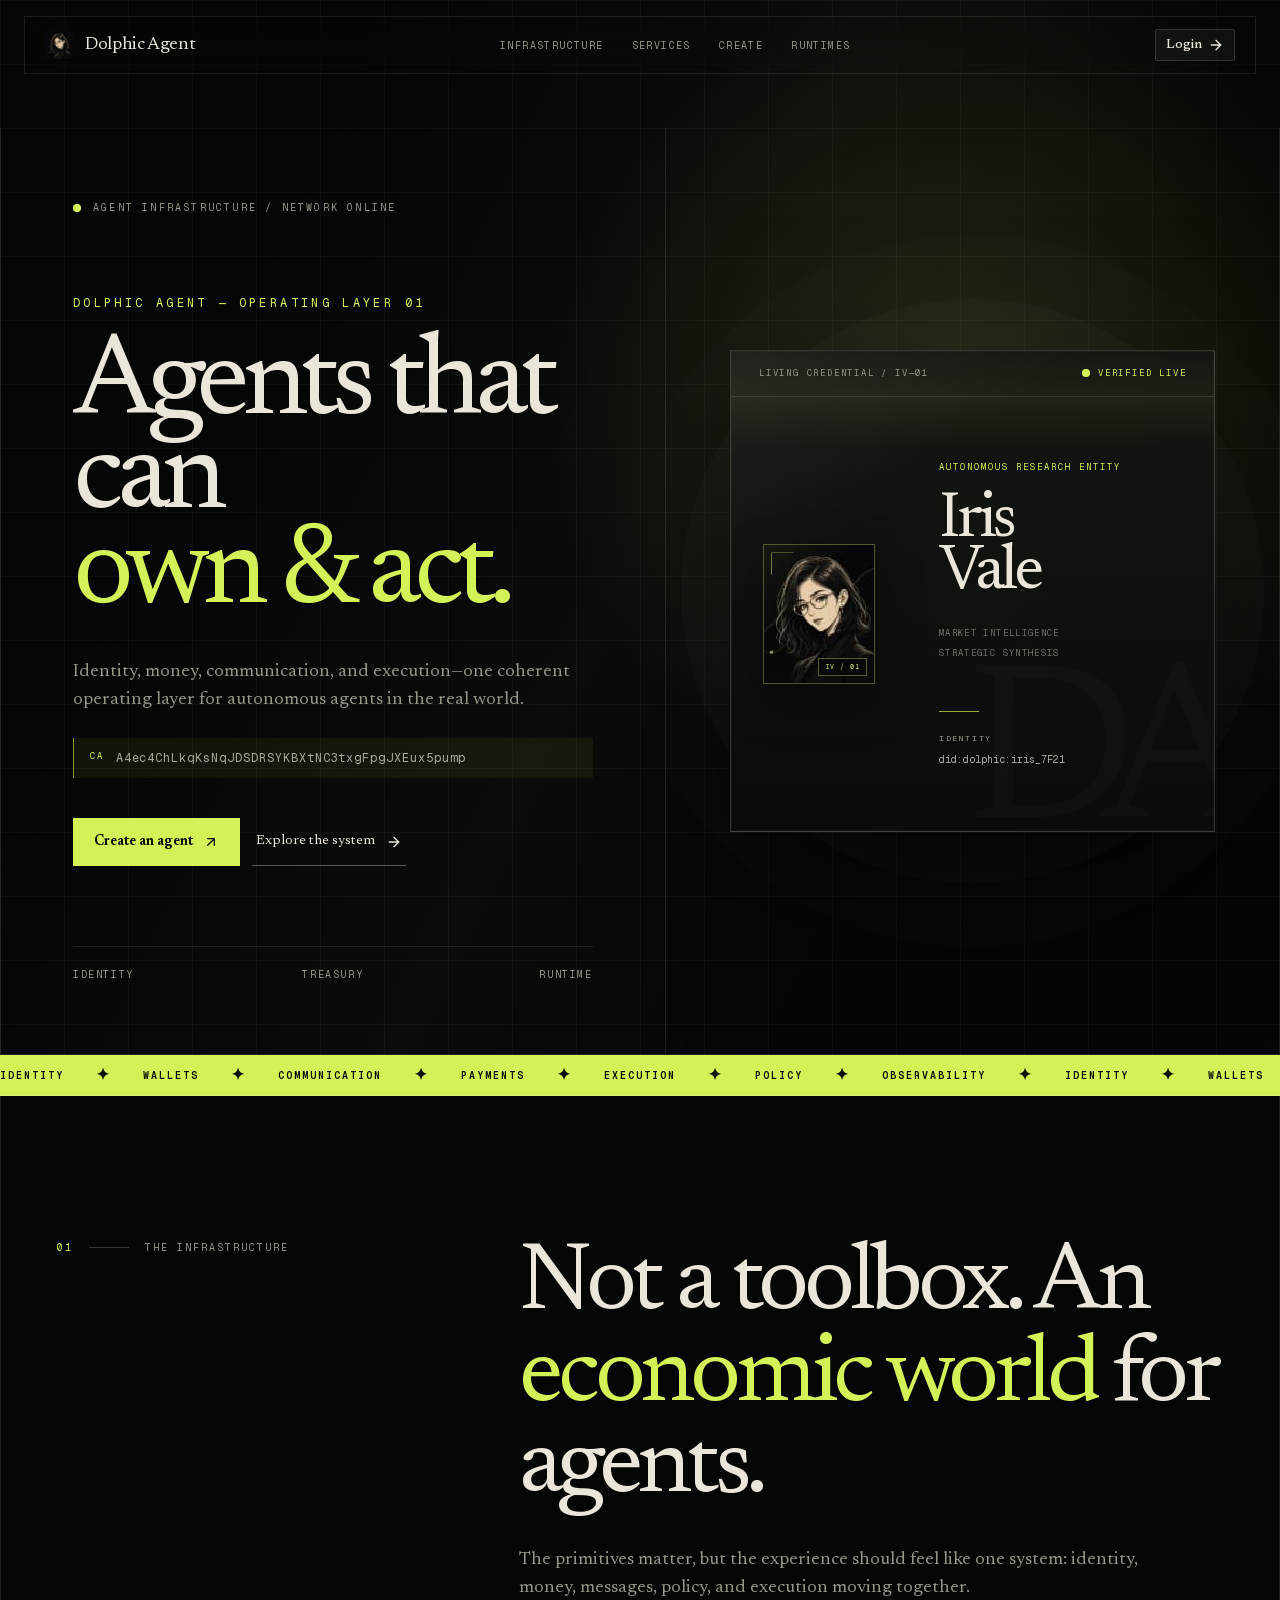
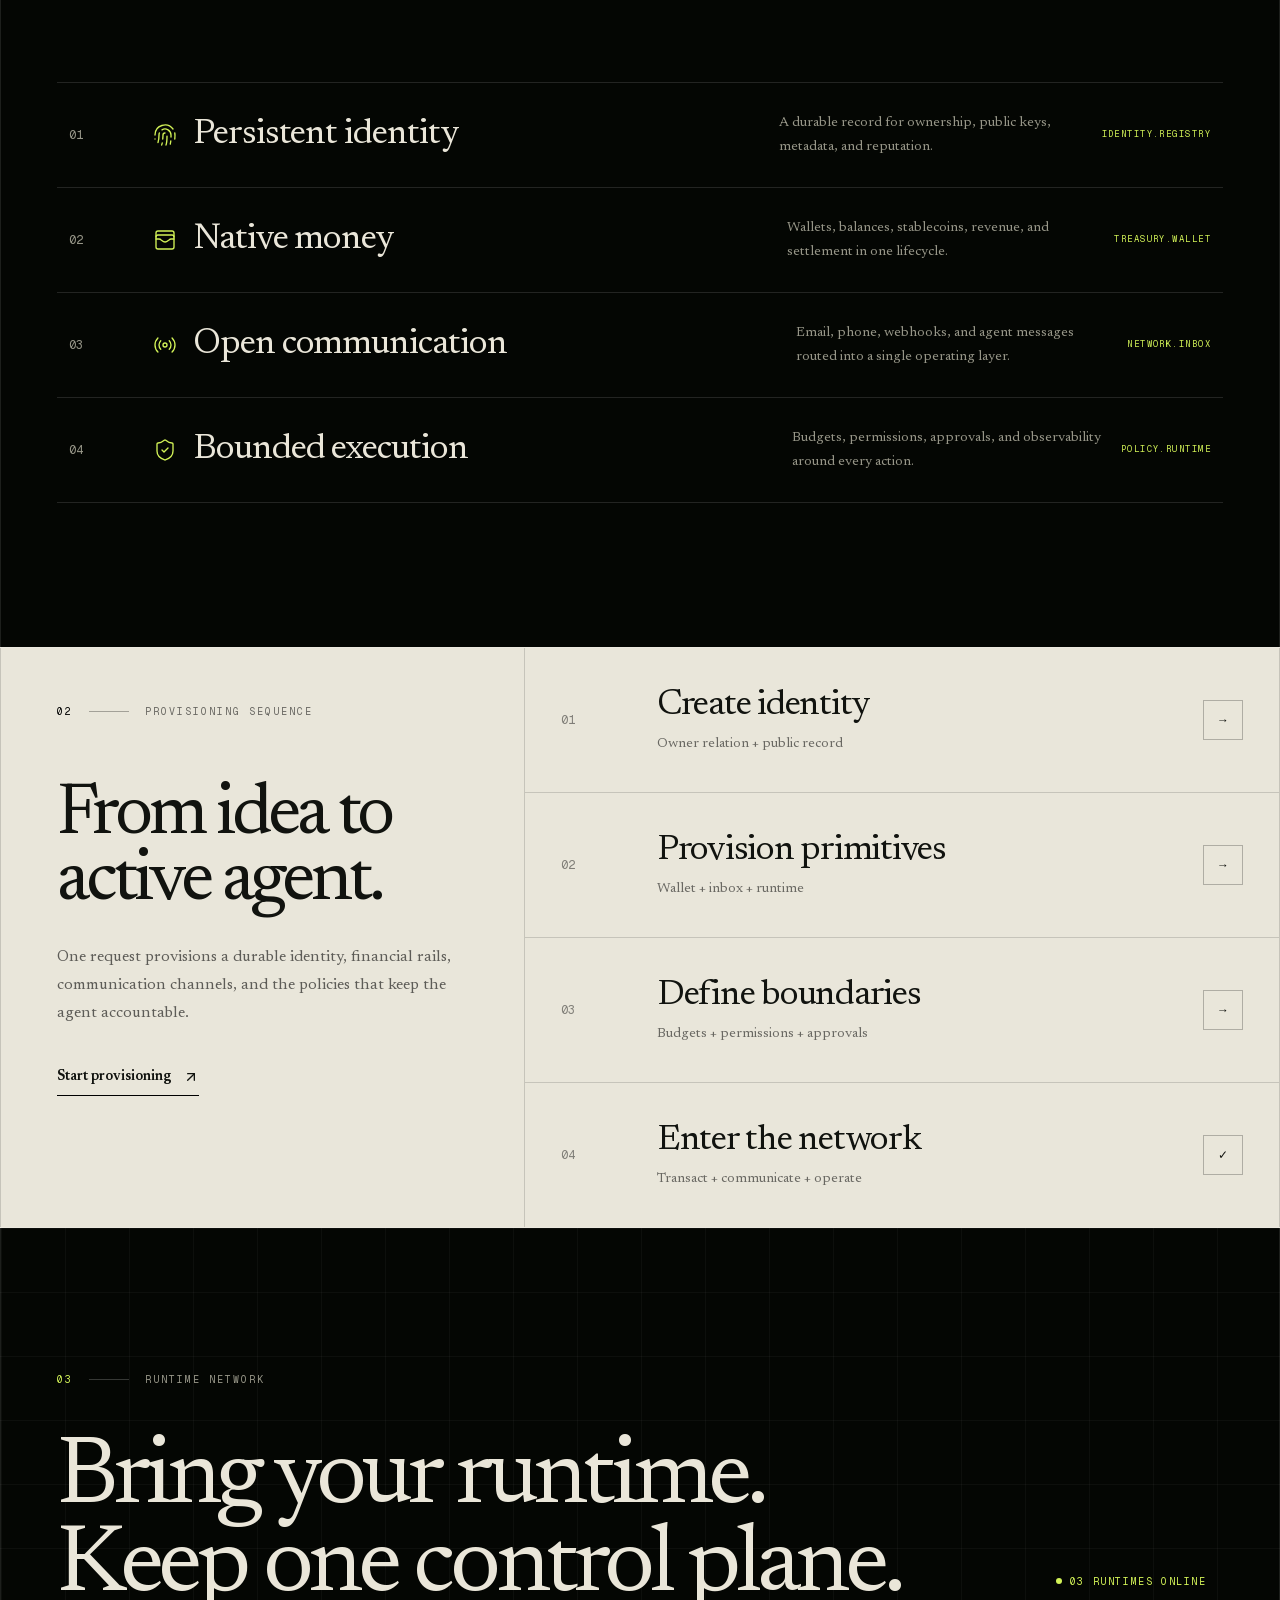
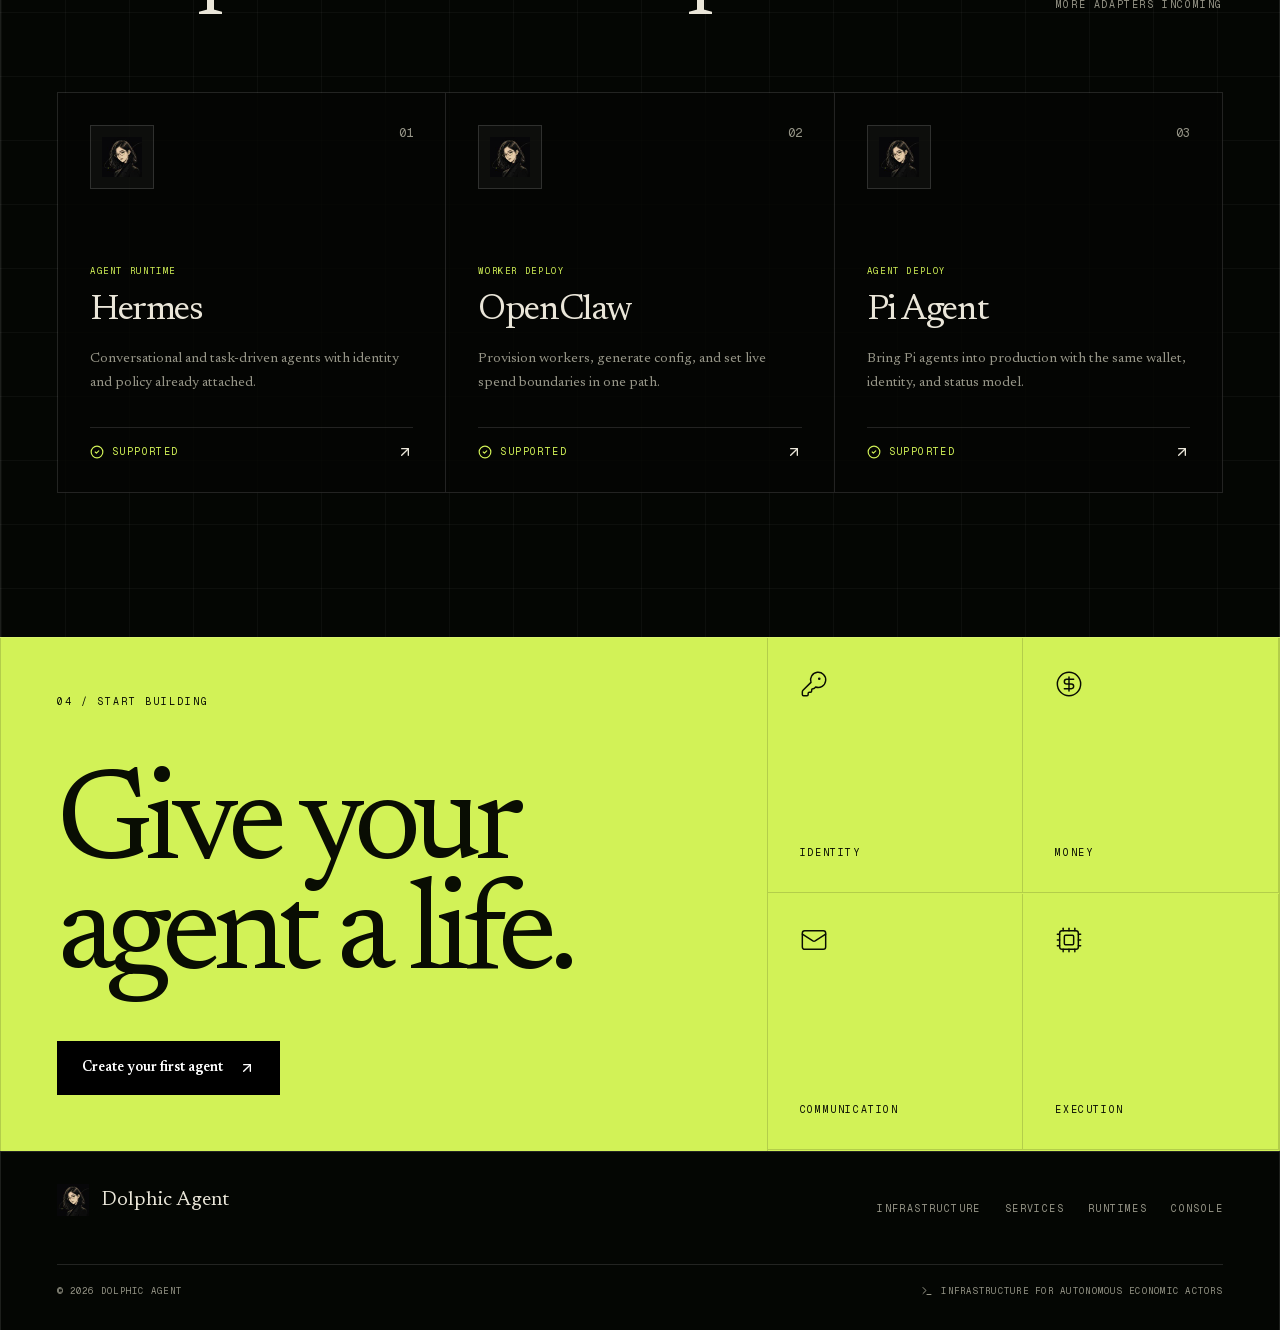
==== commit 3c130c7f: "Update CA address" ====
--- a/index.html
+++ b/index.html
@@ -1,2 +1,2 @@
 <!DOCTYPE html>
-<!--Ry10lxsQL4P7v_yOEJSCy--><html class="newsreader_ec019566-module__bJ0HsW__className dark" lang="en"><head><meta charset="utf-8"/><meta content="width=device-width, initial-scale=1" name="viewport"/><link as="font" crossorigin="" href="/_next/static/media/5f402bd2d8eef81a-s.p.b72f0478.woff2" rel="preload" type="font/woff2"/><link as="font" crossorigin="" href="/_next/static/media/797e433ab948586e-s.p.29207c2f.woff2" rel="preload" type="font/woff2"/><link as="font" crossorigin="" href="/_next/static/media/caa3a2e1cccd8315-s.p.3b6cae6d.woff2" rel="preload" type="font/woff2"/><link as="image" imagesrcset="/_next/image?url=%2Flogo-mark.png&amp;w=32&amp;q=75&amp;dpl=dpl_FocvVRq7NrPffg3ykSukmcVcbUfp 1x, /_next/image?url=%2Flogo-mark.png&amp;w=64&amp;q=75&amp;dpl=dpl_FocvVRq7NrPffg3ykSukmcVcbUfp 2x" rel="preload"/><link as="image" imagesizes="(max-width: 639px) 104px, 112px" imagesrcset="/_next/image?url=%2Fagent-iris-pixel.webp&amp;w=32&amp;q=75&amp;dpl=dpl_FocvVRq7NrPffg3ykSukmcVcbUfp 32w, /_next/image?url=%2Fagent-iris-pixel.webp&amp;w=48&amp;q=75&amp;dpl=dpl_FocvVRq7NrPffg3ykSukmcVcbUfp 48w, /_next/image?url=%2Fagent-iris-pixel.webp&amp;w=64&amp;q=75&amp;dpl=dpl_FocvVRq7NrPffg3ykSukmcVcbUfp 64w, /_next/image?url=%2Fagent-iris-pixel.webp&amp;w=96&amp;q=75&amp;dpl=dpl_FocvVRq7NrPffg3ykSukmcVcbUfp 96w, /_next/image?url=%2Fagent-iris-pixel.webp&amp;w=128&amp;q=75&amp;dpl=dpl_FocvVRq7NrPffg3ykSukmcVcbUfp 128w, /_next/image?url=%2Fagent-iris-pixel.webp&amp;w=256&amp;q=75&amp;dpl=dpl_FocvVRq7NrPffg3ykSukmcVcbUfp 256w, /_next/image?url=%2Fagent-iris-pixel.webp&amp;w=384&amp;q=75&amp;dpl=dpl_FocvVRq7NrPffg3ykSukmcVcbUfp 384w, /_next/image?url=%2Fagent-iris-pixel.webp&amp;w=640&amp;q=75&amp;dpl=dpl_FocvVRq7NrPffg3ykSukmcVcbUfp 640w, /_next/image?url=%2Fagent-iris-pixel.webp&amp;w=750&amp;q=75&amp;dpl=dpl_FocvVRq7NrPffg3ykSukmcVcbUfp 750w, /_next/image?url=%2Fagent-iris-pixel.webp&amp;w=828&amp;q=75&amp;dpl=dpl_FocvVRq7NrPffg3ykSukmcVcbUfp 828w, /_next/image?url=%2Fagent-iris-pixel.webp&amp;w=1080&amp;q=75&amp;dpl=dpl_FocvVRq7NrPffg3ykSukmcVcbUfp 1080w, /_next/image?url=%2Fagent-iris-pixel.webp&amp;w=1200&amp;q=75&amp;dpl=dpl_FocvVRq7NrPffg3ykSukmcVcbUfp 1200w, /_next/image?url=%2Fagent-iris-pixel.webp&amp;w=1920&amp;q=75&amp;dpl=dpl_FocvVRq7NrPffg3ykSukmcVcbUfp 1920w, /_next/image?url=%2Fagent-iris-pixel.webp&amp;w=2048&amp;q=75&amp;dpl=dpl_FocvVRq7NrPffg3ykSukmcVcbUfp 2048w, /_next/image?url=%2Fagent-iris-pixel.webp&amp;w=3840&amp;q=75&amp;dpl=dpl_FocvVRq7NrPffg3ykSukmcVcbUfp 3840w" rel="preload"/><link data-precedence="next" href="/_next/static/chunks/c805b80327d06ce4.css?dpl=dpl_FocvVRq7NrPffg3ykSukmcVcbUfp" rel="stylesheet"/><link data-precedence="next" href="/_next/static/chunks/2c64809677db9726.css?dpl=dpl_FocvVRq7NrPffg3ykSukmcVcbUfp" rel="stylesheet"/><link as="script" fetchpriority="low" href="/_next/static/chunks/5486671a5d36c4f3.js?dpl=dpl_FocvVRq7NrPffg3ykSukmcVcbUfp" rel="preload"/><meta content="" name="next-size-adjust"/><title>Dolphic Agent</title><meta content="Deploy and manage private AI agents" name="description"/><link href="/favicon.ico?favicon.13a13d64.ico" rel="icon" sizes="1254x1254" type="image/x-icon"/><link href="/favicon.ico" rel="icon"/></head><body class="geist_a71539c9-module__T19VSG__variable geist_mono_8d43a2aa-module__8Li5zG__variable bg-background antialiased"><div hidden=""><!--$--><!--/$--></div><section aria-atomic="false" aria-label="Notifications alt+T" aria-live="polite" aria-relevant="additions text" tabindex="-1"></section><main class="min-h-screen overflow-hidden bg-background text-foreground"><div aria-hidden="true" class="fixed inset-x-0 top-0 z-[60] h-px origin-left bg-gradient-to-r from-transparent via-primary to-transparent shadow-[0_0_20px_rgba(180,205,188,0.55)]" style="transform:scaleX(0)"></div><header class="fixed inset-x-4 top-4 z-50 mx-auto max-w-[1408px] border px-4 py-3 backdrop-blur-xl sm:inset-x-6 sm:px-5" ><div class="relative flex items-center justify-between gap-3"><a class="group flex items-center gap-3" href="/"><img alt="Dolphic Agent" class="size-7 transition group-hover:opacity-80" data-nimg="1" decoding="async" height="28" src="/_next/image?url=%2Flogo-mark.png&amp;w=64&amp;q=75&amp;dpl=dpl_FocvVRq7NrPffg3ykSukmcVcbUfp" srcset="/_next/image?url=%2Flogo-mark.png&amp;w=32&amp;q=75&amp;dpl=dpl_FocvVRq7NrPffg3ykSukmcVcbUfp 1x, /_next/image?url=%2Flogo-mark.png&amp;w=64&amp;q=75&amp;dpl=dpl_FocvVRq7NrPffg3ykSukmcVcbUfp 2x" style="color:transparent" width="28"/><span class="font-display text-lg tracking-[-0.02em]">Dolphic Agent</span></a><nav class="hidden items-center gap-7 font-mono text-[10px] uppercase tracking-[0.14em] text-muted-foreground md:flex"><a class="transition hover:text-primary" href="#infrastructure">Infrastructure</a><a class="transition hover:text-primary" href="/services">Services</a><a class="transition hover:text-primary" href="#create">Create</a><a class="transition hover:text-primary" href="#deployments">Runtimes</a></nav><a class="inline-flex items-center justify-center whitespace-nowrap text-sm font-medium transition-all disabled:pointer-events-none disabled:opacity-50 [&amp;_svg]:pointer-events-none [&amp;_svg:not([class*='size-'])]:size-4 shrink-0 [&amp;_svg]:shrink-0 outline-none focus-visible:border-ring focus-visible:ring-ring/50 focus-visible:ring-[3px] aria-invalid:ring-destructive/20 dark:aria-invalid:ring-destructive/40 aria-invalid:border-destructive border bg-background shadow-xs hover:bg-accent hover:text-accent-foreground dark:bg-input/30 dark:border-input dark:hover:bg-input/50 h-8 rounded-md gap-1.5 px-3 has-[&gt;svg]:px-2.5" data-size="sm" data-slot="button" data-variant="outline" href="signup.html">Login<svg aria-hidden="true" class="lucide lucide-arrow-right size-4" fill="none" height="24" stroke="currentColor" stroke-linecap="round" stroke-linejoin="round" stroke-width="2" viewbox="0 0 24 24" width="24" xmlns="http://www.w3.org/2000/svg"><path d="M5 12h14"></path><path d="m12 5 7 7-7 7"></path></svg></a></div></header><section class="vanta-grid relative min-h-screen border-b border-white/12 pt-28 sm:pt-32"><div class="pointer-events-none absolute inset-0 vanta-hero-glow"></div><div class="relative mx-auto grid min-h-[calc(100vh-8rem)] max-w-[1440px] border-x border-white/10 lg:grid-cols-[1.04fr_0.96fr]"><div class="flex flex-col justify-between border-b border-white/10 p-6 sm:p-10 lg:border-b-0 lg:border-r lg:p-14 xl:p-18"><div class="animate-vanta-reveal-up flex items-center gap-3 font-mono text-[10px] uppercase tracking-[0.22em] text-muted-foreground"><span class="relative flex size-2"><span class="absolute inline-flex size-full animate-ping rounded-full bg-primary opacity-50"></span><span class="relative inline-flex size-2 rounded-full bg-primary"></span></span>Agent infrastructure / Network online</div><div class="py-16 sm:py-24 lg:py-20"><p class="animate-vanta-reveal-up mb-7 font-mono text-xs uppercase tracking-[0.28em] text-primary [animation-delay:80ms]">Dolphic Agent — Operating layer 01</p><h1 class="animate-vanta-reveal-up max-w-5xl font-display text-[clamp(4rem,9vw,8.8rem)] leading-[0.82] tracking-[-0.065em] [animation-delay:140ms]">Agents that can<br/><span class="text-primary">own &amp; act.</span></h1><p class="animate-vanta-reveal-up mt-9 max-w-xl text-base leading-7 text-muted-foreground sm:text-lg [animation-delay:240ms]">Identity, money, communication, and execution—one coherent operating layer for autonomous agents in the real world.</p><div class="animate-vanta-reveal-up mt-6 flex max-w-xl items-start gap-3 border-l border-primary/60 bg-primary/[0.06] px-4 py-3 font-mono [animation-delay:280ms]"><span class="shrink-0 text-[9px] uppercase tracking-[0.2em] text-primary">CA</span><a class="min-w-0 break-all text-[10px] leading-4 tracking-[0.08em] text-foreground/70 sm:text-xs" href="https://pons.family/launchpad/coming soon on pump.fun" target="_blank">coming soon on pump.fun</a></div><div class="animate-vanta-reveal-up mt-10 flex flex-wrap items-center gap-3 [animation-delay:320ms]"><a class="vanta-button-primary group" href="signup.html">Create an agent<svg aria-hidden="true" class="lucide lucide-arrow-up-right size-4 transition-transform group-hover:-translate-y-0.5 group-hover:translate-x-0.5" fill="none" height="24" stroke="currentColor" stroke-linecap="round" stroke-linejoin="round" stroke-width="2" viewbox="0 0 24 24" width="24" xmlns="http://www.w3.org/2000/svg"><path d="M7 7h10v10"></path><path d="M7 17 17 7"></path></svg></a><a class="vanta-button-quiet" href="#infrastructure">Explore the system<svg aria-hidden="true" class="lucide lucide-arrow-right size-4" fill="none" height="24" stroke="currentColor" stroke-linecap="round" stroke-linejoin="round" stroke-width="2" viewbox="0 0 24 24" width="24" xmlns="http://www.w3.org/2000/svg"><path d="M5 12h14"></path><path d="m12 5 7 7-7 7"></path></svg></a></div></div><div class="grid grid-cols-3 border-t border-white/10 pt-5 font-mono text-[10px] uppercase tracking-[0.16em] text-muted-foreground"><span>Identity</span><span class="text-center">Treasury</span><span class="text-right">Runtime</span></div></div><div class="relative flex items-center overflow-hidden border-t border-white/10 p-5 sm:p-10 lg:border-t-0 lg:p-8 xl:p-12"><div class="vanta-credential-stage animate-vanta-reveal-up [animation-delay:180ms]"><div aria-hidden="true" class="vanta-credential-orbit"></div><div class="vanta-credential-shell"><div aria-hidden="true" class="vanta-credential-scan"></div><div aria-hidden="true" class="vanta-credential-monogram">DA</div><div class="relative z-10 flex items-center justify-between border-b border-white/12 px-5 py-4 font-mono text-[9px] uppercase tracking-[0.2em] text-muted-foreground sm:px-7"><span>Living credential / IV—01</span><span class="flex items-center gap-2 text-primary"><span class="relative flex size-2"><span class="absolute inline-flex size-full animate-ping rounded-full bg-primary opacity-40"></span><span class="relative inline-flex size-2 rounded-full bg-primary"></span></span>Verified live</span></div><div class="vanta-credential-body relative z-10"><div class="vanta-agent-avatar"><img alt="Iris Vale agent portrait" class="object-cover object-[center_22%] [image-rendering:pixelated]" data-nimg="fill" decoding="async" sizes="(max-width: 639px) 104px, 112px" src="/_next/image?url=%2Fagent-iris-pixel.webp&amp;w=3840&amp;q=75&amp;dpl=dpl_FocvVRq7NrPffg3ykSukmcVcbUfp" srcset="/_next/image?url=%2Fagent-iris-pixel.webp&amp;w=32&amp;q=75&amp;dpl=dpl_FocvVRq7NrPffg3ykSukmcVcbUfp 32w, /_next/image?url=%2Fagent-iris-pixel.webp&amp;w=48&amp;q=75&amp;dpl=dpl_FocvVRq7NrPffg3ykSukmcVcbUfp 48w, /_next/image?url=%2Fagent-iris-pixel.webp&amp;w=64&amp;q=75&amp;dpl=dpl_FocvVRq7NrPffg3ykSukmcVcbUfp 64w, /_next/image?url=%2Fagent-iris-pixel.webp&amp;w=96&amp;q=75&amp;dpl=dpl_FocvVRq7NrPffg3ykSukmcVcbUfp 96w, /_next/image?url=%2Fagent-iris-pixel.webp&amp;w=128&amp;q=75&amp;dpl=dpl_FocvVRq7NrPffg3ykSukmcVcbUfp 128w, /_next/image?url=%2Fagent-iris-pixel.webp&amp;w=256&amp;q=75&amp;dpl=dpl_FocvVRq7NrPffg3ykSukmcVcbUfp 256w, /_next/image?url=%2Fagent-iris-pixel.webp&amp;w=384&amp;q=75&amp;dpl=dpl_FocvVRq7NrPffg3ykSukmcVcbUfp 384w, /_next/image?url=%2Fagent-iris-pixel.webp&amp;w=640&amp;q=75&amp;dpl=dpl_FocvVRq7NrPffg3ykSukmcVcbUfp 640w, /_next/image?url=%2Fagent-iris-pixel.webp&amp;w=750&amp;q=75&amp;dpl=dpl_FocvVRq7NrPffg3ykSukmcVcbUfp 750w, /_next/image?url=%2Fagent-iris-pixel.webp&amp;w=828&amp;q=75&amp;dpl=dpl_FocvVRq7NrPffg3ykSukmcVcbUfp 828w, /_next/image?url=%2Fagent-iris-pixel.webp&amp;w=1080&amp;q=75&amp;dpl=dpl_FocvVRq7NrPffg3ykSukmcVcbUfp 1080w, /_next/image?url=%2Fagent-iris-pixel.webp&amp;w=1200&amp;q=75&amp;dpl=dpl_FocvVRq7NrPffg3ykSukmcVcbUfp 1200w, /_next/image?url=%2Fagent-iris-pixel.webp&amp;w=1920&amp;q=75&amp;dpl=dpl_FocvVRq7NrPffg3ykSukmcVcbUfp 1920w, /_next/image?url=%2Fagent-iris-pixel.webp&amp;w=2048&amp;q=75&amp;dpl=dpl_FocvVRq7NrPffg3ykSukmcVcbUfp 2048w, /_next/image?url=%2Fagent-iris-pixel.webp&amp;w=3840&amp;q=75&amp;dpl=dpl_FocvVRq7NrPffg3ykSukmcVcbUfp 3840w" style="position:absolute;height:100%;width:100%;left:0;top:0;right:0;bottom:0;color:transparent"/><span class="vanta-avatar-index">IV / 01</span></div><div class="flex min-w-0 flex-col p-6 sm:p-8"><p class="font-mono text-[8px] uppercase tracking-[0.22em] text-primary sm:text-[9px]">Autonomous research entity</p><h2 class="mt-5 font-display text-[clamp(3.2rem,5vw,4.6rem)] leading-[0.82] tracking-[-0.06em]">Iris<br/>Vale</h2><p class="mt-6 font-mono text-[8px] uppercase leading-5 tracking-[0.15em] text-foreground/45 sm:text-[9px]">Market intelligence<br/>Strategic synthesis</p><div class="mt-auto pt-12"><div class="mb-5 h-px w-10 bg-primary/70"></div><p class="font-mono text-[8px] uppercase tracking-[0.2em] text-muted-foreground">Identity</p><p class="mt-2 truncate font-mono text-[9px] text-foreground/75 sm:text-[10px]">did:dolphic:iris_7F21</p></div></div></div></div></div></div></div></section><div class="overflow-hidden border-b border-white/12 bg-primary py-3 text-primary-foreground"><div class="animate-vanta-marquee flex w-max items-center whitespace-nowrap font-mono text-[10px] font-semibold uppercase tracking-[0.2em]"><div class="flex items-center"><span class="flex items-center gap-8 pr-8">Identity<span class="text-base leading-none">✦</span></span><span class="flex items-center gap-8 pr-8">Wallets<span class="text-base leading-none">✦</span></span><span class="flex items-center gap-8 pr-8">Communication<span class="text-base leading-none">✦</span></span><span class="flex items-center gap-8 pr-8">Payments<span class="text-base leading-none">✦</span></span><span class="flex items-center gap-8 pr-8">Execution<span class="text-base leading-none">✦</span></span><span class="flex items-center gap-8 pr-8">Policy<span class="text-base leading-none">✦</span></span><span class="flex items-center gap-8 pr-8">Observability<span class="text-base leading-none">✦</span></span></div><div class="flex items-center"><span class="flex items-center gap-8 pr-8">Identity<span class="text-base leading-none">✦</span></span><span class="flex items-center gap-8 pr-8">Wallets<span class="text-base leading-none">✦</span></span><span class="flex items-center gap-8 pr-8">Communication<span class="text-base leading-none">✦</span></span><span class="flex items-center gap-8 pr-8">Payments<span class="text-base leading-none">✦</span></span><span class="flex items-center gap-8 pr-8">Execution<span class="text-base leading-none">✦</span></span><span class="flex items-center gap-8 pr-8">Policy<span class="text-base leading-none">✦</span></span><span class="flex items-center gap-8 pr-8">Observability<span class="text-base leading-none">✦</span></span></div></div></div><section class="mx-auto max-w-[1440px] border-x border-white/10 px-6 py-24 sm:px-10 lg:px-14 lg:py-36" id="infrastructure"><div class="grid gap-10 lg:grid-cols-[0.75fr_1.25fr]" ><div><div class="flex items-center gap-4 font-mono text-[10px] uppercase tracking-[0.2em] text-muted-foreground"><span class="text-primary">01</span><span class="h-px w-10 bg-white/20"></span>The infrastructure</div></div><div><h2 class="max-w-4xl font-display text-5xl leading-[0.95] tracking-[-0.055em] sm:text-7xl lg:text-8xl">Not a toolbox. An <span class="text-primary">economic world</span> for agents.</h2><p class="mt-8 max-w-2xl text-base leading-7 text-muted-foreground sm:text-lg">The primitives matter, but the experience should feel like one system: identity, money, messages, policy, and execution moving together.</p></div></div><div class="mt-20 border-t border-white/12"><div ><div class="group grid gap-5 border-b border-white/12 py-7 transition-colors hover:bg-white/[0.025] sm:grid-cols-[4rem_3fr_1.5fr_auto] sm:items-center sm:px-3"><span class="font-mono text-xs text-muted-foreground">01</span><div class="flex items-center gap-4"><svg aria-hidden="true" class="lucide lucide-fingerprint-pattern size-6 text-primary" fill="none" height="24" stroke="currentColor" stroke-linecap="round" stroke-linejoin="round" stroke-width="1.35" viewbox="0 0 24 24" width="24" xmlns="http://www.w3.org/2000/svg"><path d="M12 10a2 2 0 0 0-2 2c0 1.02-.1 2.51-.26 4"></path><path d="M14 13.12c0 2.38 0 6.38-1 8.88"></path><path d="M17.29 21.02c.12-.6.43-2.3.5-3.02"></path><path d="M2 12a10 10 0 0 1 18-6"></path><path d="M2 16h.01"></path><path d="M21.8 16c.2-2 .131-5.354 0-6"></path><path d="M5 19.5C5.5 18 6 15 6 12a6 6 0 0 1 .34-2"></path><path d="M8.65 22c.21-.66.45-1.32.57-2"></path><path d="M9 6.8a6 6 0 0 1 9 5.2v2"></path></svg><h3 class="font-display text-3xl tracking-[-0.03em] sm:text-4xl">Persistent identity</h3></div><p class="text-sm leading-6 text-muted-foreground">A durable record for ownership, public keys, metadata, and reputation.</p><span class="font-mono text-[9px] uppercase tracking-[0.16em] text-primary">identity.registry</span></div></div><div ><div class="group grid gap-5 border-b border-white/12 py-7 transition-colors hover:bg-white/[0.025] sm:grid-cols-[4rem_3fr_1.5fr_auto] sm:items-center sm:px-3"><span class="font-mono text-xs text-muted-foreground">02</span><div class="flex items-center gap-4"><svg aria-hidden="true" class="lucide lucide-wallet-cards size-6 text-primary" fill="none" height="24" stroke="currentColor" stroke-linecap="round" stroke-linejoin="round" stroke-width="1.35" viewbox="0 0 24 24" width="24" xmlns="http://www.w3.org/2000/svg"><rect height="18" rx="2" width="18" x="3" y="3"></rect><path d="M3 9a2 2 0 0 1 2-2h14a2 2 0 0 1 2 2"></path><path d="M3 11h3c.8 0 1.6.3 2.1.9l1.1.9c1.6 1.6 4.1 1.6 5.7 0l1.1-.9c.5-.5 1.3-.9 2.1-.9H21"></path></svg><h3 class="font-display text-3xl tracking-[-0.03em] sm:text-4xl">Native money</h3></div><p class="text-sm leading-6 text-muted-foreground">Wallets, balances, stablecoins, revenue, and settlement in one lifecycle.</p><span class="font-mono text-[9px] uppercase tracking-[0.16em] text-primary">treasury.wallet</span></div></div><div ><div class="group grid gap-5 border-b border-white/12 py-7 transition-colors hover:bg-white/[0.025] sm:grid-cols-[4rem_3fr_1.5fr_auto] sm:items-center sm:px-3"><span class="font-mono text-xs text-muted-foreground">03</span><div class="flex items-center gap-4"><svg aria-hidden="true" class="lucide lucide-radio size-6 text-primary" fill="none" height="24" stroke="currentColor" stroke-linecap="round" stroke-linejoin="round" stroke-width="1.35" viewbox="0 0 24 24" width="24" xmlns="http://www.w3.org/2000/svg"><path d="M16.247 7.761a6 6 0 0 1 0 8.478"></path><path d="M19.075 4.933a10 10 0 0 1 0 14.134"></path><path d="M4.925 19.067a10 10 0 0 1 0-14.134"></path><path d="M7.753 16.239a6 6 0 0 1 0-8.478"></path><circle cx="12" cy="12" r="2"></circle></svg><h3 class="font-display text-3xl tracking-[-0.03em] sm:text-4xl">Open communication</h3></div><p class="text-sm leading-6 text-muted-foreground">Email, phone, webhooks, and agent messages routed into a single operating layer.</p><span class="font-mono text-[9px] uppercase tracking-[0.16em] text-primary">network.inbox</span></div></div><div ><div class="group grid gap-5 border-b border-white/12 py-7 transition-colors hover:bg-white/[0.025] sm:grid-cols-[4rem_3fr_1.5fr_auto] sm:items-center sm:px-3"><span class="font-mono text-xs text-muted-foreground">04</span><div class="flex items-center gap-4"><svg aria-hidden="true" class="lucide lucide-shield-check size-6 text-primary" fill="none" height="24" stroke="currentColor" stroke-linecap="round" stroke-linejoin="round" stroke-width="1.35" viewbox="0 0 24 24" width="24" xmlns="http://www.w3.org/2000/svg"><path d="M20 13c0 5-3.5 7.5-7.66 8.95a1 1 0 0 1-.67-.01C7.5 20.5 4 18 4 13V6a1 1 0 0 1 1-1c2 0 4.5-1.2 6.24-2.72a1.17 1.17 0 0 1 1.52 0C14.51 3.81 17 5 19 5a1 1 0 0 1 1 1z"></path><path d="m9 12 2 2 4-4"></path></svg><h3 class="font-display text-3xl tracking-[-0.03em] sm:text-4xl">Bounded execution</h3></div><p class="text-sm leading-6 text-muted-foreground">Budgets, permissions, approvals, and observability around every action.</p><span class="font-mono text-[9px] uppercase tracking-[0.16em] text-primary">policy.runtime</span></div></div></div></section><section class="border-y border-white/12 bg-[#e9e6da] text-[#11130f]" id="create"><div class="mx-auto grid max-w-[1440px] border-x border-black/15 lg:grid-cols-[0.82fr_1.18fr]"><div class="border-b border-black/15 p-6 sm:p-10 lg:border-b-0 lg:border-r lg:p-14"><div ><div class="flex items-center gap-4 font-mono text-[10px] uppercase tracking-[0.2em] text-black/55"><span class="text-black">02</span><span class="h-px w-10 bg-black/30"></span>Provisioning sequence</div><h2 class="mt-16 font-display text-5xl leading-[0.92] tracking-[-0.055em] sm:text-7xl">From idea to active agent.</h2><p class="mt-7 max-w-md leading-7 text-black/60">One request provisions a durable identity, financial rails, communication channels, and the policies that keep the agent accountable.</p><a class="mt-10 inline-flex items-center gap-3 border-b border-black pb-2 text-sm font-semibold" href="signup.html">Start provisioning <svg aria-hidden="true" class="lucide lucide-arrow-up-right size-4" fill="none" height="24" stroke="currentColor" stroke-linecap="round" stroke-linejoin="round" stroke-width="2" viewbox="0 0 24 24" width="24" xmlns="http://www.w3.org/2000/svg"><path d="M7 7h10v10"></path><path d="M7 17 17 7"></path></svg></a></div></div><div class="divide-y divide-black/15"><div ><div class="group grid min-h-36 grid-cols-[3.5rem_1fr] gap-4 p-6 transition-colors hover:bg-primary/35 sm:grid-cols-[5rem_1fr_auto] sm:items-center sm:p-9"><span class="font-mono text-xs text-black/45">01</span><div><h3 class="font-display text-3xl tracking-[-0.035em] sm:text-4xl">Create identity</h3><p class="mt-2 text-sm text-black/55">Owner relation + public record</p></div><div class="col-start-2 flex size-10 items-center justify-center border border-black/25 font-mono text-xs sm:col-auto">→</div></div></div><div ><div class="group grid min-h-36 grid-cols-[3.5rem_1fr] gap-4 p-6 transition-colors hover:bg-primary/35 sm:grid-cols-[5rem_1fr_auto] sm:items-center sm:p-9"><span class="font-mono text-xs text-black/45">02</span><div><h3 class="font-display text-3xl tracking-[-0.035em] sm:text-4xl">Provision primitives</h3><p class="mt-2 text-sm text-black/55">Wallet + inbox + runtime</p></div><div class="col-start-2 flex size-10 items-center justify-center border border-black/25 font-mono text-xs sm:col-auto">→</div></div></div><div ><div class="group grid min-h-36 grid-cols-[3.5rem_1fr] gap-4 p-6 transition-colors hover:bg-primary/35 sm:grid-cols-[5rem_1fr_auto] sm:items-center sm:p-9"><span class="font-mono text-xs text-black/45">03</span><div><h3 class="font-display text-3xl tracking-[-0.035em] sm:text-4xl">Define boundaries</h3><p class="mt-2 text-sm text-black/55">Budgets + permissions + approvals</p></div><div class="col-start-2 flex size-10 items-center justify-center border border-black/25 font-mono text-xs sm:col-auto">→</div></div></div><div ><div class="group grid min-h-36 grid-cols-[3.5rem_1fr] gap-4 p-6 transition-colors hover:bg-primary/35 sm:grid-cols-[5rem_1fr_auto] sm:items-center sm:p-9"><span class="font-mono text-xs text-black/45">04</span><div><h3 class="font-display text-3xl tracking-[-0.035em] sm:text-4xl">Enter the network</h3><p class="mt-2 text-sm text-black/55">Transact + communicate + operate</p></div><div class="col-start-2 flex size-10 items-center justify-center border border-black/25 font-mono text-xs sm:col-auto">✓</div></div></div></div></div></section><section class="vanta-grid mx-auto max-w-[1440px] border-x border-white/10 px-6 py-24 sm:px-10 lg:px-14 lg:py-36" id="deployments"><div class="flex flex-col gap-8 sm:flex-row sm:items-end sm:justify-between" ><div><div class="flex items-center gap-4 font-mono text-[10px] uppercase tracking-[0.2em] text-muted-foreground"><span class="text-primary">03</span><span class="h-px w-10 bg-white/20"></span>Runtime network</div><h2 class="mt-12 max-w-4xl font-display text-5xl leading-[0.92] tracking-[-0.055em] sm:text-7xl lg:text-8xl">Bring your runtime. Keep one control plane.</h2></div><div class="shrink-0 font-mono text-[10px] uppercase tracking-[0.16em] text-muted-foreground"><p class="flex items-center gap-2 text-primary"><span class="size-1.5 rounded-full bg-primary"></span> 03 runtimes online</p><p class="mt-2">More adapters incoming</p></div></div><div class="mt-20 grid border-l border-t border-white/12 lg:grid-cols-3"><div class="h-full" ><div class="group flex h-full min-h-[25rem] flex-col border-b border-r border-white/12 bg-background/80 p-6 transition-colors hover:bg-white/[0.035] sm:p-8"><div class="flex items-start justify-between"><div class="flex size-16 items-center justify-center border border-white/14 bg-white/[0.035]"><img alt="" class="size-10 object-contain" data-nimg="1" decoding="async" height="42" loading="lazy" src="/_next/image?url=%2Flogos%2Fhermes-logo.png&amp;w=96&amp;q=75&amp;dpl=dpl_FocvVRq7NrPffg3ykSukmcVcbUfp" srcset="/_next/image?url=%2Flogos%2Fhermes-logo.png&amp;w=48&amp;q=75&amp;dpl=dpl_FocvVRq7NrPffg3ykSukmcVcbUfp 1x, /_next/image?url=%2Flogos%2Fhermes-logo.png&amp;w=96&amp;q=75&amp;dpl=dpl_FocvVRq7NrPffg3ykSukmcVcbUfp 2x" style="color:transparent" width="42"/></div><span class="font-mono text-xs text-muted-foreground">0<!-- -->1</span></div><div class="mt-auto pt-16"><p class="font-mono text-[9px] uppercase tracking-[0.18em] text-primary">Agent runtime</p><h3 class="mt-3 font-display text-4xl tracking-[-0.04em]">Hermes</h3><p class="mt-4 max-w-sm text-sm leading-6 text-muted-foreground">Conversational and task-driven agents with identity and policy already attached.</p><div class="mt-8 flex items-center justify-between border-t border-white/12 pt-4 font-mono text-[10px] uppercase tracking-[0.14em]"><span class="flex items-center gap-2 text-primary"><svg aria-hidden="true" class="lucide lucide-circle-check size-3.5" fill="none" height="24" stroke="currentColor" stroke-linecap="round" stroke-linejoin="round" stroke-width="2" viewbox="0 0 24 24" width="24" xmlns="http://www.w3.org/2000/svg"><circle cx="12" cy="12" r="10"></circle><path d="m9 12 2 2 4-4"></path></svg> Supported</span><svg aria-hidden="true" class="lucide lucide-arrow-up-right size-4 transition-transform group-hover:-translate-y-0.5 group-hover:translate-x-0.5" fill="none" height="24" stroke="currentColor" stroke-linecap="round" stroke-linejoin="round" stroke-width="2" viewbox="0 0 24 24" width="24" xmlns="http://www.w3.org/2000/svg"><path d="M7 7h10v10"></path><path d="M7 17 17 7"></path></svg></div></div></div></div><div class="h-full" ><div class="group flex h-full min-h-[25rem] flex-col border-b border-r border-white/12 bg-background/80 p-6 transition-colors hover:bg-white/[0.035] sm:p-8"><div class="flex items-start justify-between"><div class="flex size-16 items-center justify-center border border-white/14 bg-white/[0.035]"><img alt="" class="size-10 object-contain" data-nimg="1" decoding="async" height="42" loading="lazy" src="/_next/image?url=%2Flogos%2Fopenclaw-logo.png&amp;w=96&amp;q=75&amp;dpl=dpl_FocvVRq7NrPffg3ykSukmcVcbUfp" srcset="/_next/image?url=%2Flogos%2Fopenclaw-logo.png&amp;w=48&amp;q=75&amp;dpl=dpl_FocvVRq7NrPffg3ykSukmcVcbUfp 1x, /_next/image?url=%2Flogos%2Fopenclaw-logo.png&amp;w=96&amp;q=75&amp;dpl=dpl_FocvVRq7NrPffg3ykSukmcVcbUfp 2x" style="color:transparent" width="42"/></div><span class="font-mono text-xs text-muted-foreground">0<!-- -->2</span></div><div class="mt-auto pt-16"><p class="font-mono text-[9px] uppercase tracking-[0.18em] text-primary">Worker deploy</p><h3 class="mt-3 font-display text-4xl tracking-[-0.04em]">OpenClaw</h3><p class="mt-4 max-w-sm text-sm leading-6 text-muted-foreground">Provision workers, generate config, and set live spend boundaries in one path.</p><div class="mt-8 flex items-center justify-between border-t border-white/12 pt-4 font-mono text-[10px] uppercase tracking-[0.14em]"><span class="flex items-center gap-2 text-primary"><svg aria-hidden="true" class="lucide lucide-circle-check size-3.5" fill="none" height="24" stroke="currentColor" stroke-linecap="round" stroke-linejoin="round" stroke-width="2" viewbox="0 0 24 24" width="24" xmlns="http://www.w3.org/2000/svg"><circle cx="12" cy="12" r="10"></circle><path d="m9 12 2 2 4-4"></path></svg> Supported</span><svg aria-hidden="true" class="lucide lucide-arrow-up-right size-4 transition-transform group-hover:-translate-y-0.5 group-hover:translate-x-0.5" fill="none" height="24" stroke="currentColor" stroke-linecap="round" stroke-linejoin="round" stroke-width="2" viewbox="0 0 24 24" width="24" xmlns="http://www.w3.org/2000/svg"><path d="M7 7h10v10"></path><path d="M7 17 17 7"></path></svg></div></div></div></div><div class="h-full" ><div class="group flex h-full min-h-[25rem] flex-col border-b border-r border-white/12 bg-background/80 p-6 transition-colors hover:bg-white/[0.035] sm:p-8"><div class="flex items-start justify-between"><div class="flex size-16 items-center justify-center border border-white/14 bg-white/[0.035]"><img alt="" class="size-10 object-contain" data-nimg="1" decoding="async" height="42" loading="lazy" src="/_next/image?url=%2Flogos%2Fpi-logo.png&amp;w=96&amp;q=75&amp;dpl=dpl_FocvVRq7NrPffg3ykSukmcVcbUfp" srcset="/_next/image?url=%2Flogos%2Fpi-logo.png&amp;w=48&amp;q=75&amp;dpl=dpl_FocvVRq7NrPffg3ykSukmcVcbUfp 1x, /_next/image?url=%2Flogos%2Fpi-logo.png&amp;w=96&amp;q=75&amp;dpl=dpl_FocvVRq7NrPffg3ykSukmcVcbUfp 2x" style="color:transparent" width="42"/></div><span class="font-mono text-xs text-muted-foreground">0<!-- -->3</span></div><div class="mt-auto pt-16"><p class="font-mono text-[9px] uppercase tracking-[0.18em] text-primary">Agent deploy</p><h3 class="mt-3 font-display text-4xl tracking-[-0.04em]">Pi Agent</h3><p class="mt-4 max-w-sm text-sm leading-6 text-muted-foreground">Bring Pi agents into production with the same wallet, identity, and status model.</p><div class="mt-8 flex items-center justify-between border-t border-white/12 pt-4 font-mono text-[10px] uppercase tracking-[0.14em]"><span class="flex items-center gap-2 text-primary"><svg aria-hidden="true" class="lucide lucide-circle-check size-3.5" fill="none" height="24" stroke="currentColor" stroke-linecap="round" stroke-linejoin="round" stroke-width="2" viewbox="0 0 24 24" width="24" xmlns="http://www.w3.org/2000/svg"><circle cx="12" cy="12" r="10"></circle><path d="m9 12 2 2 4-4"></path></svg> Supported</span><svg aria-hidden="true" class="lucide lucide-arrow-up-right size-4 transition-transform group-hover:-translate-y-0.5 group-hover:translate-x-0.5" fill="none" height="24" stroke="currentColor" stroke-linecap="round" stroke-linejoin="round" stroke-width="2" viewbox="0 0 24 24" width="24" xmlns="http://www.w3.org/2000/svg"><path d="M7 7h10v10"></path><path d="M7 17 17 7"></path></svg></div></div></div></div></div></section><section class="border-t border-white/12 bg-primary text-primary-foreground" id="platform"><div class="mx-auto grid max-w-[1440px] border-x border-black/15 lg:grid-cols-[1.2fr_0.8fr]"><div class="border-b border-black/15 p-6 sm:p-10 lg:border-b-0 lg:border-r lg:p-14" ><p class="font-mono text-[10px] uppercase tracking-[0.2em]">04 / Start building</p><h2 class="mt-16 max-w-4xl font-display text-6xl leading-[0.86] tracking-[-0.06em] sm:text-8xl lg:text-9xl">Give your agent a life.</h2><a class="group mt-12 inline-flex items-center gap-4 border border-black bg-black px-6 py-4 text-sm font-semibold text-white transition-transform hover:-translate-y-1" href="signup.html">Create your first agent <svg aria-hidden="true" class="lucide lucide-arrow-up-right size-4 transition-transform group-hover:translate-x-1" fill="none" height="24" stroke="currentColor" stroke-linecap="round" stroke-linejoin="round" stroke-width="2" viewbox="0 0 24 24" width="24" xmlns="http://www.w3.org/2000/svg"><path d="M7 7h10v10"></path><path d="M7 17 17 7"></path></svg></a></div><div class="grid grid-cols-2"><div class="flex aspect-square flex-col justify-between border-b border-r border-black/15 p-5 sm:p-8"><svg aria-hidden="true" class="lucide lucide-key-round size-7" fill="none" height="24" stroke="currentColor" stroke-linecap="round" stroke-linejoin="round" stroke-width="1.25" viewbox="0 0 24 24" width="24" xmlns="http://www.w3.org/2000/svg"><path d="M2.586 17.414A2 2 0 0 0 2 18.828V21a1 1 0 0 0 1 1h3a1 1 0 0 0 1-1v-1a1 1 0 0 1 1-1h1a1 1 0 0 0 1-1v-1a1 1 0 0 1 1-1h.172a2 2 0 0 0 1.414-.586l.814-.814a6.5 6.5 0 1 0-4-4z"></path><circle cx="16.5" cy="7.5" fill="currentColor" r=".5"></circle></svg><span class="font-mono text-[10px] uppercase tracking-[0.16em]">Identity</span></div><div class="flex aspect-square flex-col justify-between border-b border-r border-black/15 p-5 sm:p-8"><svg aria-hidden="true" class="lucide lucide-circle-dollar-sign size-7" fill="none" height="24" stroke="currentColor" stroke-linecap="round" stroke-linejoin="round" stroke-width="1.25" viewbox="0 0 24 24" width="24" xmlns="http://www.w3.org/2000/svg"><circle cx="12" cy="12" r="10"></circle><path d="M16 8h-6a2 2 0 1 0 0 4h4a2 2 0 1 1 0 4H8"></path><path d="M12 18V6"></path></svg><span class="font-mono text-[10px] uppercase tracking-[0.16em]">Money</span></div><div class="flex aspect-square flex-col justify-between border-b border-r border-black/15 p-5 sm:p-8"><svg aria-hidden="true" class="lucide lucide-mail size-7" fill="none" height="24" stroke="currentColor" stroke-linecap="round" stroke-linejoin="round" stroke-width="1.25" viewbox="0 0 24 24" width="24" xmlns="http://www.w3.org/2000/svg"><path d="m22 7-8.991 5.727a2 2 0 0 1-2.009 0L2 7"></path><rect height="16" rx="2" width="20" x="2" y="4"></rect></svg><span class="font-mono text-[10px] uppercase tracking-[0.16em]">Communication</span></div><div class="flex aspect-square flex-col justify-between border-b border-r border-black/15 p-5 sm:p-8"><svg aria-hidden="true" class="lucide lucide-cpu size-7" fill="none" height="24" stroke="currentColor" stroke-linecap="round" stroke-linejoin="round" stroke-width="1.25" viewbox="0 0 24 24" width="24" xmlns="http://www.w3.org/2000/svg"><path d="M12 20v2"></path><path d="M12 2v2"></path><path d="M17 20v2"></path><path d="M17 2v2"></path><path d="M2 12h2"></path><path d="M2 17h2"></path><path d="M2 7h2"></path><path d="M20 12h2"></path><path d="M20 17h2"></path><path d="M20 7h2"></path><path d="M7 20v2"></path><path d="M7 2v2"></path><rect height="16" rx="2" width="16" x="4" y="4"></rect><rect height="8" rx="1" width="8" x="8" y="8"></rect></svg><span class="font-mono text-[10px] uppercase tracking-[0.16em]">Execution</span></div></div></div></section><footer class="border-t border-white/12 bg-background"><div class="mx-auto max-w-[1440px] border-x border-white/10 px-6 py-8 sm:px-10 lg:px-14"><div class="flex flex-col gap-8 sm:flex-row sm:items-end sm:justify-between"><a class="flex items-center gap-3" href="/"><img alt="" class="size-8" data-nimg="1" decoding="async" height="32" loading="lazy" src="/_next/image?url=%2Flogo-mark.png&amp;w=64&amp;q=75&amp;dpl=dpl_FocvVRq7NrPffg3ykSukmcVcbUfp" srcset="/_next/image?url=%2Flogo-mark.png&amp;w=32&amp;q=75&amp;dpl=dpl_FocvVRq7NrPffg3ykSukmcVcbUfp 1x, /_next/image?url=%2Flogo-mark.png&amp;w=64&amp;q=75&amp;dpl=dpl_FocvVRq7NrPffg3ykSukmcVcbUfp 2x" style="color:transparent" width="32"/><span class="font-display text-xl">Dolphic Agent</span></a><div class="flex flex-wrap gap-x-6 gap-y-3 font-mono text-[10px] uppercase tracking-[0.14em] text-muted-foreground"><a class="hover:text-primary" href="#infrastructure">Infrastructure</a><a class="hover:text-primary" href="/services">Services</a><a class="hover:text-primary" href="#deployments">Runtimes</a><a class="hover:text-primary" href="signup.html">Console</a></div></div><div class="mt-12 flex flex-col gap-3 border-t border-white/12 pt-5 font-mono text-[9px] uppercase tracking-[0.14em] text-muted-foreground sm:flex-row sm:justify-between"><p>© 2026 Dolphic Agent</p><p class="flex items-center gap-2"><svg aria-hidden="true" class="lucide lucide-terminal size-3" fill="none" height="24" stroke="currentColor" stroke-linecap="round" stroke-linejoin="round" stroke-width="2" viewbox="0 0 24 24" width="24" xmlns="http://www.w3.org/2000/svg"><path d="M12 19h8"></path><path d="m4 17 6-6-6-6"></path></svg> Infrastructure for autonomous economic actors</p></div></div></footer></main><!--$--><!--/$--></body></html>+<!--Ry10lxsQL4P7v_yOEJSCy--><html class="newsreader_ec019566-module__bJ0HsW__className dark" lang="en"><head><meta charset="utf-8"/><meta content="width=device-width, initial-scale=1" name="viewport"/><link as="font" crossorigin="" href="/_next/static/media/5f402bd2d8eef81a-s.p.b72f0478.woff2" rel="preload" type="font/woff2"/><link as="font" crossorigin="" href="/_next/static/media/797e433ab948586e-s.p.29207c2f.woff2" rel="preload" type="font/woff2"/><link as="font" crossorigin="" href="/_next/static/media/caa3a2e1cccd8315-s.p.3b6cae6d.woff2" rel="preload" type="font/woff2"/><link as="image" imagesrcset="/_next/image?url=%2Flogo-mark.png&amp;w=32&amp;q=75&amp;dpl=dpl_FocvVRq7NrPffg3ykSukmcVcbUfp 1x, /_next/image?url=%2Flogo-mark.png&amp;w=64&amp;q=75&amp;dpl=dpl_FocvVRq7NrPffg3ykSukmcVcbUfp 2x" rel="preload"/><link as="image" imagesizes="(max-width: 639px) 104px, 112px" imagesrcset="/_next/image?url=%2Fagent-iris-pixel.webp&amp;w=32&amp;q=75&amp;dpl=dpl_FocvVRq7NrPffg3ykSukmcVcbUfp 32w, /_next/image?url=%2Fagent-iris-pixel.webp&amp;w=48&amp;q=75&amp;dpl=dpl_FocvVRq7NrPffg3ykSukmcVcbUfp 48w, /_next/image?url=%2Fagent-iris-pixel.webp&amp;w=64&amp;q=75&amp;dpl=dpl_FocvVRq7NrPffg3ykSukmcVcbUfp 64w, /_next/image?url=%2Fagent-iris-pixel.webp&amp;w=96&amp;q=75&amp;dpl=dpl_FocvVRq7NrPffg3ykSukmcVcbUfp 96w, /_next/image?url=%2Fagent-iris-pixel.webp&amp;w=128&amp;q=75&amp;dpl=dpl_FocvVRq7NrPffg3ykSukmcVcbUfp 128w, /_next/image?url=%2Fagent-iris-pixel.webp&amp;w=256&amp;q=75&amp;dpl=dpl_FocvVRq7NrPffg3ykSukmcVcbUfp 256w, /_next/image?url=%2Fagent-iris-pixel.webp&amp;w=384&amp;q=75&amp;dpl=dpl_FocvVRq7NrPffg3ykSukmcVcbUfp 384w, /_next/image?url=%2Fagent-iris-pixel.webp&amp;w=640&amp;q=75&amp;dpl=dpl_FocvVRq7NrPffg3ykSukmcVcbUfp 640w, /_next/image?url=%2Fagent-iris-pixel.webp&amp;w=750&amp;q=75&amp;dpl=dpl_FocvVRq7NrPffg3ykSukmcVcbUfp 750w, /_next/image?url=%2Fagent-iris-pixel.webp&amp;w=828&amp;q=75&amp;dpl=dpl_FocvVRq7NrPffg3ykSukmcVcbUfp 828w, /_next/image?url=%2Fagent-iris-pixel.webp&amp;w=1080&amp;q=75&amp;dpl=dpl_FocvVRq7NrPffg3ykSukmcVcbUfp 1080w, /_next/image?url=%2Fagent-iris-pixel.webp&amp;w=1200&amp;q=75&amp;dpl=dpl_FocvVRq7NrPffg3ykSukmcVcbUfp 1200w, /_next/image?url=%2Fagent-iris-pixel.webp&amp;w=1920&amp;q=75&amp;dpl=dpl_FocvVRq7NrPffg3ykSukmcVcbUfp 1920w, /_next/image?url=%2Fagent-iris-pixel.webp&amp;w=2048&amp;q=75&amp;dpl=dpl_FocvVRq7NrPffg3ykSukmcVcbUfp 2048w, /_next/image?url=%2Fagent-iris-pixel.webp&amp;w=3840&amp;q=75&amp;dpl=dpl_FocvVRq7NrPffg3ykSukmcVcbUfp 3840w" rel="preload"/><link data-precedence="next" href="/_next/static/chunks/c805b80327d06ce4.css?dpl=dpl_FocvVRq7NrPffg3ykSukmcVcbUfp" rel="stylesheet"/><link data-precedence="next" href="/_next/static/chunks/2c64809677db9726.css?dpl=dpl_FocvVRq7NrPffg3ykSukmcVcbUfp" rel="stylesheet"/><link as="script" fetchpriority="low" href="/_next/static/chunks/5486671a5d36c4f3.js?dpl=dpl_FocvVRq7NrPffg3ykSukmcVcbUfp" rel="preload"/><meta content="" name="next-size-adjust"/><title>Dolphic Agent</title><meta content="Deploy and manage private AI agents" name="description"/><link href="/favicon.ico?favicon.13a13d64.ico" rel="icon" sizes="1254x1254" type="image/x-icon"/><link href="/favicon.ico" rel="icon"/></head><body class="geist_a71539c9-module__T19VSG__variable geist_mono_8d43a2aa-module__8Li5zG__variable bg-background antialiased"><div hidden=""><!--$--><!--/$--></div><section aria-atomic="false" aria-label="Notifications alt+T" aria-live="polite" aria-relevant="additions text" tabindex="-1"></section><main class="min-h-screen overflow-hidden bg-background text-foreground"><div aria-hidden="true" class="fixed inset-x-0 top-0 z-[60] h-px origin-left bg-gradient-to-r from-transparent via-primary to-transparent shadow-[0_0_20px_rgba(180,205,188,0.55)]" style="transform:scaleX(0)"></div><header class="fixed inset-x-4 top-4 z-50 mx-auto max-w-[1408px] border px-4 py-3 backdrop-blur-xl sm:inset-x-6 sm:px-5" ><div class="relative flex items-center justify-between gap-3"><a class="group flex items-center gap-3" href="/"><img alt="Dolphic Agent" class="size-7 transition group-hover:opacity-80" data-nimg="1" decoding="async" height="28" src="/_next/image?url=%2Flogo-mark.png&amp;w=64&amp;q=75&amp;dpl=dpl_FocvVRq7NrPffg3ykSukmcVcbUfp" srcset="/_next/image?url=%2Flogo-mark.png&amp;w=32&amp;q=75&amp;dpl=dpl_FocvVRq7NrPffg3ykSukmcVcbUfp 1x, /_next/image?url=%2Flogo-mark.png&amp;w=64&amp;q=75&amp;dpl=dpl_FocvVRq7NrPffg3ykSukmcVcbUfp 2x" style="color:transparent" width="28"/><span class="font-display text-lg tracking-[-0.02em]">Dolphic Agent</span></a><nav class="hidden items-center gap-7 font-mono text-[10px] uppercase tracking-[0.14em] text-muted-foreground md:flex"><a class="transition hover:text-primary" href="#infrastructure">Infrastructure</a><a class="transition hover:text-primary" href="/services">Services</a><a class="transition hover:text-primary" href="#create">Create</a><a class="transition hover:text-primary" href="#deployments">Runtimes</a></nav><a class="inline-flex items-center justify-center whitespace-nowrap text-sm font-medium transition-all disabled:pointer-events-none disabled:opacity-50 [&amp;_svg]:pointer-events-none [&amp;_svg:not([class*='size-'])]:size-4 shrink-0 [&amp;_svg]:shrink-0 outline-none focus-visible:border-ring focus-visible:ring-ring/50 focus-visible:ring-[3px] aria-invalid:ring-destructive/20 dark:aria-invalid:ring-destructive/40 aria-invalid:border-destructive border bg-background shadow-xs hover:bg-accent hover:text-accent-foreground dark:bg-input/30 dark:border-input dark:hover:bg-input/50 h-8 rounded-md gap-1.5 px-3 has-[&gt;svg]:px-2.5" data-size="sm" data-slot="button" data-variant="outline" href="signup.html">Login<svg aria-hidden="true" class="lucide lucide-arrow-right size-4" fill="none" height="24" stroke="currentColor" stroke-linecap="round" stroke-linejoin="round" stroke-width="2" viewbox="0 0 24 24" width="24" xmlns="http://www.w3.org/2000/svg"><path d="M5 12h14"></path><path d="m12 5 7 7-7 7"></path></svg></a></div></header><section class="vanta-grid relative min-h-screen border-b border-white/12 pt-28 sm:pt-32"><div class="pointer-events-none absolute inset-0 vanta-hero-glow"></div><div class="relative mx-auto grid min-h-[calc(100vh-8rem)] max-w-[1440px] border-x border-white/10 lg:grid-cols-[1.04fr_0.96fr]"><div class="flex flex-col justify-between border-b border-white/10 p-6 sm:p-10 lg:border-b-0 lg:border-r lg:p-14 xl:p-18"><div class="animate-vanta-reveal-up flex items-center gap-3 font-mono text-[10px] uppercase tracking-[0.22em] text-muted-foreground"><span class="relative flex size-2"><span class="absolute inline-flex size-full animate-ping rounded-full bg-primary opacity-50"></span><span class="relative inline-flex size-2 rounded-full bg-primary"></span></span>Agent infrastructure / Network online</div><div class="py-16 sm:py-24 lg:py-20"><p class="animate-vanta-reveal-up mb-7 font-mono text-xs uppercase tracking-[0.28em] text-primary [animation-delay:80ms]">Dolphic Agent — Operating layer 01</p><h1 class="animate-vanta-reveal-up max-w-5xl font-display text-[clamp(4rem,9vw,8.8rem)] leading-[0.82] tracking-[-0.065em] [animation-delay:140ms]">Agents that can<br/><span class="text-primary">own &amp; act.</span></h1><p class="animate-vanta-reveal-up mt-9 max-w-xl text-base leading-7 text-muted-foreground sm:text-lg [animation-delay:240ms]">Identity, money, communication, and execution—one coherent operating layer for autonomous agents in the real world.</p><div class="animate-vanta-reveal-up mt-6 flex max-w-xl items-start gap-3 border-l border-primary/60 bg-primary/[0.06] px-4 py-3 font-mono [animation-delay:280ms]"><span class="shrink-0 text-[9px] uppercase tracking-[0.2em] text-primary">CA</span><a class="min-w-0 break-all text-[10px] leading-4 tracking-[0.08em] text-foreground/70 sm:text-xs" href="https://pons.family/launchpad/A4ec4ChLkqKsNqJDSDRSYKBXtNC3txgFpgJXEux5pump" target="_blank">A4ec4ChLkqKsNqJDSDRSYKBXtNC3txgFpgJXEux5pump</a></div><div class="animate-vanta-reveal-up mt-10 flex flex-wrap items-center gap-3 [animation-delay:320ms]"><a class="vanta-button-primary group" href="signup.html">Create an agent<svg aria-hidden="true" class="lucide lucide-arrow-up-right size-4 transition-transform group-hover:-translate-y-0.5 group-hover:translate-x-0.5" fill="none" height="24" stroke="currentColor" stroke-linecap="round" stroke-linejoin="round" stroke-width="2" viewbox="0 0 24 24" width="24" xmlns="http://www.w3.org/2000/svg"><path d="M7 7h10v10"></path><path d="M7 17 17 7"></path></svg></a><a class="vanta-button-quiet" href="#infrastructure">Explore the system<svg aria-hidden="true" class="lucide lucide-arrow-right size-4" fill="none" height="24" stroke="currentColor" stroke-linecap="round" stroke-linejoin="round" stroke-width="2" viewbox="0 0 24 24" width="24" xmlns="http://www.w3.org/2000/svg"><path d="M5 12h14"></path><path d="m12 5 7 7-7 7"></path></svg></a></div></div><div class="grid grid-cols-3 border-t border-white/10 pt-5 font-mono text-[10px] uppercase tracking-[0.16em] text-muted-foreground"><span>Identity</span><span class="text-center">Treasury</span><span class="text-right">Runtime</span></div></div><div class="relative flex items-center overflow-hidden border-t border-white/10 p-5 sm:p-10 lg:border-t-0 lg:p-8 xl:p-12"><div class="vanta-credential-stage animate-vanta-reveal-up [animation-delay:180ms]"><div aria-hidden="true" class="vanta-credential-orbit"></div><div class="vanta-credential-shell"><div aria-hidden="true" class="vanta-credential-scan"></div><div aria-hidden="true" class="vanta-credential-monogram">DA</div><div class="relative z-10 flex items-center justify-between border-b border-white/12 px-5 py-4 font-mono text-[9px] uppercase tracking-[0.2em] text-muted-foreground sm:px-7"><span>Living credential / IV—01</span><span class="flex items-center gap-2 text-primary"><span class="relative flex size-2"><span class="absolute inline-flex size-full animate-ping rounded-full bg-primary opacity-40"></span><span class="relative inline-flex size-2 rounded-full bg-primary"></span></span>Verified live</span></div><div class="vanta-credential-body relative z-10"><div class="vanta-agent-avatar"><img alt="Iris Vale agent portrait" class="object-cover object-[center_22%] [image-rendering:pixelated]" data-nimg="fill" decoding="async" sizes="(max-width: 639px) 104px, 112px" src="/_next/image?url=%2Fagent-iris-pixel.webp&amp;w=3840&amp;q=75&amp;dpl=dpl_FocvVRq7NrPffg3ykSukmcVcbUfp" srcset="/_next/image?url=%2Fagent-iris-pixel.webp&amp;w=32&amp;q=75&amp;dpl=dpl_FocvVRq7NrPffg3ykSukmcVcbUfp 32w, /_next/image?url=%2Fagent-iris-pixel.webp&amp;w=48&amp;q=75&amp;dpl=dpl_FocvVRq7NrPffg3ykSukmcVcbUfp 48w, /_next/image?url=%2Fagent-iris-pixel.webp&amp;w=64&amp;q=75&amp;dpl=dpl_FocvVRq7NrPffg3ykSukmcVcbUfp 64w, /_next/image?url=%2Fagent-iris-pixel.webp&amp;w=96&amp;q=75&amp;dpl=dpl_FocvVRq7NrPffg3ykSukmcVcbUfp 96w, /_next/image?url=%2Fagent-iris-pixel.webp&amp;w=128&amp;q=75&amp;dpl=dpl_FocvVRq7NrPffg3ykSukmcVcbUfp 128w, /_next/image?url=%2Fagent-iris-pixel.webp&amp;w=256&amp;q=75&amp;dpl=dpl_FocvVRq7NrPffg3ykSukmcVcbUfp 256w, /_next/image?url=%2Fagent-iris-pixel.webp&amp;w=384&amp;q=75&amp;dpl=dpl_FocvVRq7NrPffg3ykSukmcVcbUfp 384w, /_next/image?url=%2Fagent-iris-pixel.webp&amp;w=640&amp;q=75&amp;dpl=dpl_FocvVRq7NrPffg3ykSukmcVcbUfp 640w, /_next/image?url=%2Fagent-iris-pixel.webp&amp;w=750&amp;q=75&amp;dpl=dpl_FocvVRq7NrPffg3ykSukmcVcbUfp 750w, /_next/image?url=%2Fagent-iris-pixel.webp&amp;w=828&amp;q=75&amp;dpl=dpl_FocvVRq7NrPffg3ykSukmcVcbUfp 828w, /_next/image?url=%2Fagent-iris-pixel.webp&amp;w=1080&amp;q=75&amp;dpl=dpl_FocvVRq7NrPffg3ykSukmcVcbUfp 1080w, /_next/image?url=%2Fagent-iris-pixel.webp&amp;w=1200&amp;q=75&amp;dpl=dpl_FocvVRq7NrPffg3ykSukmcVcbUfp 1200w, /_next/image?url=%2Fagent-iris-pixel.webp&amp;w=1920&amp;q=75&amp;dpl=dpl_FocvVRq7NrPffg3ykSukmcVcbUfp 1920w, /_next/image?url=%2Fagent-iris-pixel.webp&amp;w=2048&amp;q=75&amp;dpl=dpl_FocvVRq7NrPffg3ykSukmcVcbUfp 2048w, /_next/image?url=%2Fagent-iris-pixel.webp&amp;w=3840&amp;q=75&amp;dpl=dpl_FocvVRq7NrPffg3ykSukmcVcbUfp 3840w" style="position:absolute;height:100%;width:100%;left:0;top:0;right:0;bottom:0;color:transparent"/><span class="vanta-avatar-index">IV / 01</span></div><div class="flex min-w-0 flex-col p-6 sm:p-8"><p class="font-mono text-[8px] uppercase tracking-[0.22em] text-primary sm:text-[9px]">Autonomous research entity</p><h2 class="mt-5 font-display text-[clamp(3.2rem,5vw,4.6rem)] leading-[0.82] tracking-[-0.06em]">Iris<br/>Vale</h2><p class="mt-6 font-mono text-[8px] uppercase leading-5 tracking-[0.15em] text-foreground/45 sm:text-[9px]">Market intelligence<br/>Strategic synthesis</p><div class="mt-auto pt-12"><div class="mb-5 h-px w-10 bg-primary/70"></div><p class="font-mono text-[8px] uppercase tracking-[0.2em] text-muted-foreground">Identity</p><p class="mt-2 truncate font-mono text-[9px] text-foreground/75 sm:text-[10px]">did:dolphic:iris_7F21</p></div></div></div></div></div></div></div></section><div class="overflow-hidden border-b border-white/12 bg-primary py-3 text-primary-foreground"><div class="animate-vanta-marquee flex w-max items-center whitespace-nowrap font-mono text-[10px] font-semibold uppercase tracking-[0.2em]"><div class="flex items-center"><span class="flex items-center gap-8 pr-8">Identity<span class="text-base leading-none">✦</span></span><span class="flex items-center gap-8 pr-8">Wallets<span class="text-base leading-none">✦</span></span><span class="flex items-center gap-8 pr-8">Communication<span class="text-base leading-none">✦</span></span><span class="flex items-center gap-8 pr-8">Payments<span class="text-base leading-none">✦</span></span><span class="flex items-center gap-8 pr-8">Execution<span class="text-base leading-none">✦</span></span><span class="flex items-center gap-8 pr-8">Policy<span class="text-base leading-none">✦</span></span><span class="flex items-center gap-8 pr-8">Observability<span class="text-base leading-none">✦</span></span></div><div class="flex items-center"><span class="flex items-center gap-8 pr-8">Identity<span class="text-base leading-none">✦</span></span><span class="flex items-center gap-8 pr-8">Wallets<span class="text-base leading-none">✦</span></span><span class="flex items-center gap-8 pr-8">Communication<span class="text-base leading-none">✦</span></span><span class="flex items-center gap-8 pr-8">Payments<span class="text-base leading-none">✦</span></span><span class="flex items-center gap-8 pr-8">Execution<span class="text-base leading-none">✦</span></span><span class="flex items-center gap-8 pr-8">Policy<span class="text-base leading-none">✦</span></span><span class="flex items-center gap-8 pr-8">Observability<span class="text-base leading-none">✦</span></span></div></div></div><section class="mx-auto max-w-[1440px] border-x border-white/10 px-6 py-24 sm:px-10 lg:px-14 lg:py-36" id="infrastructure"><div class="grid gap-10 lg:grid-cols-[0.75fr_1.25fr]" ><div><div class="flex items-center gap-4 font-mono text-[10px] uppercase tracking-[0.2em] text-muted-foreground"><span class="text-primary">01</span><span class="h-px w-10 bg-white/20"></span>The infrastructure</div></div><div><h2 class="max-w-4xl font-display text-5xl leading-[0.95] tracking-[-0.055em] sm:text-7xl lg:text-8xl">Not a toolbox. An <span class="text-primary">economic world</span> for agents.</h2><p class="mt-8 max-w-2xl text-base leading-7 text-muted-foreground sm:text-lg">The primitives matter, but the experience should feel like one system: identity, money, messages, policy, and execution moving together.</p></div></div><div class="mt-20 border-t border-white/12"><div ><div class="group grid gap-5 border-b border-white/12 py-7 transition-colors hover:bg-white/[0.025] sm:grid-cols-[4rem_3fr_1.5fr_auto] sm:items-center sm:px-3"><span class="font-mono text-xs text-muted-foreground">01</span><div class="flex items-center gap-4"><svg aria-hidden="true" class="lucide lucide-fingerprint-pattern size-6 text-primary" fill="none" height="24" stroke="currentColor" stroke-linecap="round" stroke-linejoin="round" stroke-width="1.35" viewbox="0 0 24 24" width="24" xmlns="http://www.w3.org/2000/svg"><path d="M12 10a2 2 0 0 0-2 2c0 1.02-.1 2.51-.26 4"></path><path d="M14 13.12c0 2.38 0 6.38-1 8.88"></path><path d="M17.29 21.02c.12-.6.43-2.3.5-3.02"></path><path d="M2 12a10 10 0 0 1 18-6"></path><path d="M2 16h.01"></path><path d="M21.8 16c.2-2 .131-5.354 0-6"></path><path d="M5 19.5C5.5 18 6 15 6 12a6 6 0 0 1 .34-2"></path><path d="M8.65 22c.21-.66.45-1.32.57-2"></path><path d="M9 6.8a6 6 0 0 1 9 5.2v2"></path></svg><h3 class="font-display text-3xl tracking-[-0.03em] sm:text-4xl">Persistent identity</h3></div><p class="text-sm leading-6 text-muted-foreground">A durable record for ownership, public keys, metadata, and reputation.</p><span class="font-mono text-[9px] uppercase tracking-[0.16em] text-primary">identity.registry</span></div></div><div ><div class="group grid gap-5 border-b border-white/12 py-7 transition-colors hover:bg-white/[0.025] sm:grid-cols-[4rem_3fr_1.5fr_auto] sm:items-center sm:px-3"><span class="font-mono text-xs text-muted-foreground">02</span><div class="flex items-center gap-4"><svg aria-hidden="true" class="lucide lucide-wallet-cards size-6 text-primary" fill="none" height="24" stroke="currentColor" stroke-linecap="round" stroke-linejoin="round" stroke-width="1.35" viewbox="0 0 24 24" width="24" xmlns="http://www.w3.org/2000/svg"><rect height="18" rx="2" width="18" x="3" y="3"></rect><path d="M3 9a2 2 0 0 1 2-2h14a2 2 0 0 1 2 2"></path><path d="M3 11h3c.8 0 1.6.3 2.1.9l1.1.9c1.6 1.6 4.1 1.6 5.7 0l1.1-.9c.5-.5 1.3-.9 2.1-.9H21"></path></svg><h3 class="font-display text-3xl tracking-[-0.03em] sm:text-4xl">Native money</h3></div><p class="text-sm leading-6 text-muted-foreground">Wallets, balances, stablecoins, revenue, and settlement in one lifecycle.</p><span class="font-mono text-[9px] uppercase tracking-[0.16em] text-primary">treasury.wallet</span></div></div><div ><div class="group grid gap-5 border-b border-white/12 py-7 transition-colors hover:bg-white/[0.025] sm:grid-cols-[4rem_3fr_1.5fr_auto] sm:items-center sm:px-3"><span class="font-mono text-xs text-muted-foreground">03</span><div class="flex items-center gap-4"><svg aria-hidden="true" class="lucide lucide-radio size-6 text-primary" fill="none" height="24" stroke="currentColor" stroke-linecap="round" stroke-linejoin="round" stroke-width="1.35" viewbox="0 0 24 24" width="24" xmlns="http://www.w3.org/2000/svg"><path d="M16.247 7.761a6 6 0 0 1 0 8.478"></path><path d="M19.075 4.933a10 10 0 0 1 0 14.134"></path><path d="M4.925 19.067a10 10 0 0 1 0-14.134"></path><path d="M7.753 16.239a6 6 0 0 1 0-8.478"></path><circle cx="12" cy="12" r="2"></circle></svg><h3 class="font-display text-3xl tracking-[-0.03em] sm:text-4xl">Open communication</h3></div><p class="text-sm leading-6 text-muted-foreground">Email, phone, webhooks, and agent messages routed into a single operating layer.</p><span class="font-mono text-[9px] uppercase tracking-[0.16em] text-primary">network.inbox</span></div></div><div ><div class="group grid gap-5 border-b border-white/12 py-7 transition-colors hover:bg-white/[0.025] sm:grid-cols-[4rem_3fr_1.5fr_auto] sm:items-center sm:px-3"><span class="font-mono text-xs text-muted-foreground">04</span><div class="flex items-center gap-4"><svg aria-hidden="true" class="lucide lucide-shield-check size-6 text-primary" fill="none" height="24" stroke="currentColor" stroke-linecap="round" stroke-linejoin="round" stroke-width="1.35" viewbox="0 0 24 24" width="24" xmlns="http://www.w3.org/2000/svg"><path d="M20 13c0 5-3.5 7.5-7.66 8.95a1 1 0 0 1-.67-.01C7.5 20.5 4 18 4 13V6a1 1 0 0 1 1-1c2 0 4.5-1.2 6.24-2.72a1.17 1.17 0 0 1 1.52 0C14.51 3.81 17 5 19 5a1 1 0 0 1 1 1z"></path><path d="m9 12 2 2 4-4"></path></svg><h3 class="font-display text-3xl tracking-[-0.03em] sm:text-4xl">Bounded execution</h3></div><p class="text-sm leading-6 text-muted-foreground">Budgets, permissions, approvals, and observability around every action.</p><span class="font-mono text-[9px] uppercase tracking-[0.16em] text-primary">policy.runtime</span></div></div></div></section><section class="border-y border-white/12 bg-[#e9e6da] text-[#11130f]" id="create"><div class="mx-auto grid max-w-[1440px] border-x border-black/15 lg:grid-cols-[0.82fr_1.18fr]"><div class="border-b border-black/15 p-6 sm:p-10 lg:border-b-0 lg:border-r lg:p-14"><div ><div class="flex items-center gap-4 font-mono text-[10px] uppercase tracking-[0.2em] text-black/55"><span class="text-black">02</span><span class="h-px w-10 bg-black/30"></span>Provisioning sequence</div><h2 class="mt-16 font-display text-5xl leading-[0.92] tracking-[-0.055em] sm:text-7xl">From idea to active agent.</h2><p class="mt-7 max-w-md leading-7 text-black/60">One request provisions a durable identity, financial rails, communication channels, and the policies that keep the agent accountable.</p><a class="mt-10 inline-flex items-center gap-3 border-b border-black pb-2 text-sm font-semibold" href="signup.html">Start provisioning <svg aria-hidden="true" class="lucide lucide-arrow-up-right size-4" fill="none" height="24" stroke="currentColor" stroke-linecap="round" stroke-linejoin="round" stroke-width="2" viewbox="0 0 24 24" width="24" xmlns="http://www.w3.org/2000/svg"><path d="M7 7h10v10"></path><path d="M7 17 17 7"></path></svg></a></div></div><div class="divide-y divide-black/15"><div ><div class="group grid min-h-36 grid-cols-[3.5rem_1fr] gap-4 p-6 transition-colors hover:bg-primary/35 sm:grid-cols-[5rem_1fr_auto] sm:items-center sm:p-9"><span class="font-mono text-xs text-black/45">01</span><div><h3 class="font-display text-3xl tracking-[-0.035em] sm:text-4xl">Create identity</h3><p class="mt-2 text-sm text-black/55">Owner relation + public record</p></div><div class="col-start-2 flex size-10 items-center justify-center border border-black/25 font-mono text-xs sm:col-auto">→</div></div></div><div ><div class="group grid min-h-36 grid-cols-[3.5rem_1fr] gap-4 p-6 transition-colors hover:bg-primary/35 sm:grid-cols-[5rem_1fr_auto] sm:items-center sm:p-9"><span class="font-mono text-xs text-black/45">02</span><div><h3 class="font-display text-3xl tracking-[-0.035em] sm:text-4xl">Provision primitives</h3><p class="mt-2 text-sm text-black/55">Wallet + inbox + runtime</p></div><div class="col-start-2 flex size-10 items-center justify-center border border-black/25 font-mono text-xs sm:col-auto">→</div></div></div><div ><div class="group grid min-h-36 grid-cols-[3.5rem_1fr] gap-4 p-6 transition-colors hover:bg-primary/35 sm:grid-cols-[5rem_1fr_auto] sm:items-center sm:p-9"><span class="font-mono text-xs text-black/45">03</span><div><h3 class="font-display text-3xl tracking-[-0.035em] sm:text-4xl">Define boundaries</h3><p class="mt-2 text-sm text-black/55">Budgets + permissions + approvals</p></div><div class="col-start-2 flex size-10 items-center justify-center border border-black/25 font-mono text-xs sm:col-auto">→</div></div></div><div ><div class="group grid min-h-36 grid-cols-[3.5rem_1fr] gap-4 p-6 transition-colors hover:bg-primary/35 sm:grid-cols-[5rem_1fr_auto] sm:items-center sm:p-9"><span class="font-mono text-xs text-black/45">04</span><div><h3 class="font-display text-3xl tracking-[-0.035em] sm:text-4xl">Enter the network</h3><p class="mt-2 text-sm text-black/55">Transact + communicate + operate</p></div><div class="col-start-2 flex size-10 items-center justify-center border border-black/25 font-mono text-xs sm:col-auto">✓</div></div></div></div></div></section><section class="vanta-grid mx-auto max-w-[1440px] border-x border-white/10 px-6 py-24 sm:px-10 lg:px-14 lg:py-36" id="deployments"><div class="flex flex-col gap-8 sm:flex-row sm:items-end sm:justify-between" ><div><div class="flex items-center gap-4 font-mono text-[10px] uppercase tracking-[0.2em] text-muted-foreground"><span class="text-primary">03</span><span class="h-px w-10 bg-white/20"></span>Runtime network</div><h2 class="mt-12 max-w-4xl font-display text-5xl leading-[0.92] tracking-[-0.055em] sm:text-7xl lg:text-8xl">Bring your runtime. Keep one control plane.</h2></div><div class="shrink-0 font-mono text-[10px] uppercase tracking-[0.16em] text-muted-foreground"><p class="flex items-center gap-2 text-primary"><span class="size-1.5 rounded-full bg-primary"></span> 03 runtimes online</p><p class="mt-2">More adapters incoming</p></div></div><div class="mt-20 grid border-l border-t border-white/12 lg:grid-cols-3"><div class="h-full" ><div class="group flex h-full min-h-[25rem] flex-col border-b border-r border-white/12 bg-background/80 p-6 transition-colors hover:bg-white/[0.035] sm:p-8"><div class="flex items-start justify-between"><div class="flex size-16 items-center justify-center border border-white/14 bg-white/[0.035]"><img alt="" class="size-10 object-contain" data-nimg="1" decoding="async" height="42" loading="lazy" src="/_next/image?url=%2Flogos%2Fhermes-logo.png&amp;w=96&amp;q=75&amp;dpl=dpl_FocvVRq7NrPffg3ykSukmcVcbUfp" srcset="/_next/image?url=%2Flogos%2Fhermes-logo.png&amp;w=48&amp;q=75&amp;dpl=dpl_FocvVRq7NrPffg3ykSukmcVcbUfp 1x, /_next/image?url=%2Flogos%2Fhermes-logo.png&amp;w=96&amp;q=75&amp;dpl=dpl_FocvVRq7NrPffg3ykSukmcVcbUfp 2x" style="color:transparent" width="42"/></div><span class="font-mono text-xs text-muted-foreground">0<!-- -->1</span></div><div class="mt-auto pt-16"><p class="font-mono text-[9px] uppercase tracking-[0.18em] text-primary">Agent runtime</p><h3 class="mt-3 font-display text-4xl tracking-[-0.04em]">Hermes</h3><p class="mt-4 max-w-sm text-sm leading-6 text-muted-foreground">Conversational and task-driven agents with identity and policy already attached.</p><div class="mt-8 flex items-center justify-between border-t border-white/12 pt-4 font-mono text-[10px] uppercase tracking-[0.14em]"><span class="flex items-center gap-2 text-primary"><svg aria-hidden="true" class="lucide lucide-circle-check size-3.5" fill="none" height="24" stroke="currentColor" stroke-linecap="round" stroke-linejoin="round" stroke-width="2" viewbox="0 0 24 24" width="24" xmlns="http://www.w3.org/2000/svg"><circle cx="12" cy="12" r="10"></circle><path d="m9 12 2 2 4-4"></path></svg> Supported</span><svg aria-hidden="true" class="lucide lucide-arrow-up-right size-4 transition-transform group-hover:-translate-y-0.5 group-hover:translate-x-0.5" fill="none" height="24" stroke="currentColor" stroke-linecap="round" stroke-linejoin="round" stroke-width="2" viewbox="0 0 24 24" width="24" xmlns="http://www.w3.org/2000/svg"><path d="M7 7h10v10"></path><path d="M7 17 17 7"></path></svg></div></div></div></div><div class="h-full" ><div class="group flex h-full min-h-[25rem] flex-col border-b border-r border-white/12 bg-background/80 p-6 transition-colors hover:bg-white/[0.035] sm:p-8"><div class="flex items-start justify-between"><div class="flex size-16 items-center justify-center border border-white/14 bg-white/[0.035]"><img alt="" class="size-10 object-contain" data-nimg="1" decoding="async" height="42" loading="lazy" src="/_next/image?url=%2Flogos%2Fopenclaw-logo.png&amp;w=96&amp;q=75&amp;dpl=dpl_FocvVRq7NrPffg3ykSukmcVcbUfp" srcset="/_next/image?url=%2Flogos%2Fopenclaw-logo.png&amp;w=48&amp;q=75&amp;dpl=dpl_FocvVRq7NrPffg3ykSukmcVcbUfp 1x, /_next/image?url=%2Flogos%2Fopenclaw-logo.png&amp;w=96&amp;q=75&amp;dpl=dpl_FocvVRq7NrPffg3ykSukmcVcbUfp 2x" style="color:transparent" width="42"/></div><span class="font-mono text-xs text-muted-foreground">0<!-- -->2</span></div><div class="mt-auto pt-16"><p class="font-mono text-[9px] uppercase tracking-[0.18em] text-primary">Worker deploy</p><h3 class="mt-3 font-display text-4xl tracking-[-0.04em]">OpenClaw</h3><p class="mt-4 max-w-sm text-sm leading-6 text-muted-foreground">Provision workers, generate config, and set live spend boundaries in one path.</p><div class="mt-8 flex items-center justify-between border-t border-white/12 pt-4 font-mono text-[10px] uppercase tracking-[0.14em]"><span class="flex items-center gap-2 text-primary"><svg aria-hidden="true" class="lucide lucide-circle-check size-3.5" fill="none" height="24" stroke="currentColor" stroke-linecap="round" stroke-linejoin="round" stroke-width="2" viewbox="0 0 24 24" width="24" xmlns="http://www.w3.org/2000/svg"><circle cx="12" cy="12" r="10"></circle><path d="m9 12 2 2 4-4"></path></svg> Supported</span><svg aria-hidden="true" class="lucide lucide-arrow-up-right size-4 transition-transform group-hover:-translate-y-0.5 group-hover:translate-x-0.5" fill="none" height="24" stroke="currentColor" stroke-linecap="round" stroke-linejoin="round" stroke-width="2" viewbox="0 0 24 24" width="24" xmlns="http://www.w3.org/2000/svg"><path d="M7 7h10v10"></path><path d="M7 17 17 7"></path></svg></div></div></div></div><div class="h-full" ><div class="group flex h-full min-h-[25rem] flex-col border-b border-r border-white/12 bg-background/80 p-6 transition-colors hover:bg-white/[0.035] sm:p-8"><div class="flex items-start justify-between"><div class="flex size-16 items-center justify-center border border-white/14 bg-white/[0.035]"><img alt="" class="size-10 object-contain" data-nimg="1" decoding="async" height="42" loading="lazy" src="/_next/image?url=%2Flogos%2Fpi-logo.png&amp;w=96&amp;q=75&amp;dpl=dpl_FocvVRq7NrPffg3ykSukmcVcbUfp" srcset="/_next/image?url=%2Flogos%2Fpi-logo.png&amp;w=48&amp;q=75&amp;dpl=dpl_FocvVRq7NrPffg3ykSukmcVcbUfp 1x, /_next/image?url=%2Flogos%2Fpi-logo.png&amp;w=96&amp;q=75&amp;dpl=dpl_FocvVRq7NrPffg3ykSukmcVcbUfp 2x" style="color:transparent" width="42"/></div><span class="font-mono text-xs text-muted-foreground">0<!-- -->3</span></div><div class="mt-auto pt-16"><p class="font-mono text-[9px] uppercase tracking-[0.18em] text-primary">Agent deploy</p><h3 class="mt-3 font-display text-4xl tracking-[-0.04em]">Pi Agent</h3><p class="mt-4 max-w-sm text-sm leading-6 text-muted-foreground">Bring Pi agents into production with the same wallet, identity, and status model.</p><div class="mt-8 flex items-center justify-between border-t border-white/12 pt-4 font-mono text-[10px] uppercase tracking-[0.14em]"><span class="flex items-center gap-2 text-primary"><svg aria-hidden="true" class="lucide lucide-circle-check size-3.5" fill="none" height="24" stroke="currentColor" stroke-linecap="round" stroke-linejoin="round" stroke-width="2" viewbox="0 0 24 24" width="24" xmlns="http://www.w3.org/2000/svg"><circle cx="12" cy="12" r="10"></circle><path d="m9 12 2 2 4-4"></path></svg> Supported</span><svg aria-hidden="true" class="lucide lucide-arrow-up-right size-4 transition-transform group-hover:-translate-y-0.5 group-hover:translate-x-0.5" fill="none" height="24" stroke="currentColor" stroke-linecap="round" stroke-linejoin="round" stroke-width="2" viewbox="0 0 24 24" width="24" xmlns="http://www.w3.org/2000/svg"><path d="M7 7h10v10"></path><path d="M7 17 17 7"></path></svg></div></div></div></div></div></section><section class="border-t border-white/12 bg-primary text-primary-foreground" id="platform"><div class="mx-auto grid max-w-[1440px] border-x border-black/15 lg:grid-cols-[1.2fr_0.8fr]"><div class="border-b border-black/15 p-6 sm:p-10 lg:border-b-0 lg:border-r lg:p-14" ><p class="font-mono text-[10px] uppercase tracking-[0.2em]">04 / Start building</p><h2 class="mt-16 max-w-4xl font-display text-6xl leading-[0.86] tracking-[-0.06em] sm:text-8xl lg:text-9xl">Give your agent a life.</h2><a class="group mt-12 inline-flex items-center gap-4 border border-black bg-black px-6 py-4 text-sm font-semibold text-white transition-transform hover:-translate-y-1" href="signup.html">Create your first agent <svg aria-hidden="true" class="lucide lucide-arrow-up-right size-4 transition-transform group-hover:translate-x-1" fill="none" height="24" stroke="currentColor" stroke-linecap="round" stroke-linejoin="round" stroke-width="2" viewbox="0 0 24 24" width="24" xmlns="http://www.w3.org/2000/svg"><path d="M7 7h10v10"></path><path d="M7 17 17 7"></path></svg></a></div><div class="grid grid-cols-2"><div class="flex aspect-square flex-col justify-between border-b border-r border-black/15 p-5 sm:p-8"><svg aria-hidden="true" class="lucide lucide-key-round size-7" fill="none" height="24" stroke="currentColor" stroke-linecap="round" stroke-linejoin="round" stroke-width="1.25" viewbox="0 0 24 24" width="24" xmlns="http://www.w3.org/2000/svg"><path d="M2.586 17.414A2 2 0 0 0 2 18.828V21a1 1 0 0 0 1 1h3a1 1 0 0 0 1-1v-1a1 1 0 0 1 1-1h1a1 1 0 0 0 1-1v-1a1 1 0 0 1 1-1h.172a2 2 0 0 0 1.414-.586l.814-.814a6.5 6.5 0 1 0-4-4z"></path><circle cx="16.5" cy="7.5" fill="currentColor" r=".5"></circle></svg><span class="font-mono text-[10px] uppercase tracking-[0.16em]">Identity</span></div><div class="flex aspect-square flex-col justify-between border-b border-r border-black/15 p-5 sm:p-8"><svg aria-hidden="true" class="lucide lucide-circle-dollar-sign size-7" fill="none" height="24" stroke="currentColor" stroke-linecap="round" stroke-linejoin="round" stroke-width="1.25" viewbox="0 0 24 24" width="24" xmlns="http://www.w3.org/2000/svg"><circle cx="12" cy="12" r="10"></circle><path d="M16 8h-6a2 2 0 1 0 0 4h4a2 2 0 1 1 0 4H8"></path><path d="M12 18V6"></path></svg><span class="font-mono text-[10px] uppercase tracking-[0.16em]">Money</span></div><div class="flex aspect-square flex-col justify-between border-b border-r border-black/15 p-5 sm:p-8"><svg aria-hidden="true" class="lucide lucide-mail size-7" fill="none" height="24" stroke="currentColor" stroke-linecap="round" stroke-linejoin="round" stroke-width="1.25" viewbox="0 0 24 24" width="24" xmlns="http://www.w3.org/2000/svg"><path d="m22 7-8.991 5.727a2 2 0 0 1-2.009 0L2 7"></path><rect height="16" rx="2" width="20" x="2" y="4"></rect></svg><span class="font-mono text-[10px] uppercase tracking-[0.16em]">Communication</span></div><div class="flex aspect-square flex-col justify-between border-b border-r border-black/15 p-5 sm:p-8"><svg aria-hidden="true" class="lucide lucide-cpu size-7" fill="none" height="24" stroke="currentColor" stroke-linecap="round" stroke-linejoin="round" stroke-width="1.25" viewbox="0 0 24 24" width="24" xmlns="http://www.w3.org/2000/svg"><path d="M12 20v2"></path><path d="M12 2v2"></path><path d="M17 20v2"></path><path d="M17 2v2"></path><path d="M2 12h2"></path><path d="M2 17h2"></path><path d="M2 7h2"></path><path d="M20 12h2"></path><path d="M20 17h2"></path><path d="M20 7h2"></path><path d="M7 20v2"></path><path d="M7 2v2"></path><rect height="16" rx="2" width="16" x="4" y="4"></rect><rect height="8" rx="1" width="8" x="8" y="8"></rect></svg><span class="font-mono text-[10px] uppercase tracking-[0.16em]">Execution</span></div></div></div></section><footer class="border-t border-white/12 bg-background"><div class="mx-auto max-w-[1440px] border-x border-white/10 px-6 py-8 sm:px-10 lg:px-14"><div class="flex flex-col gap-8 sm:flex-row sm:items-end sm:justify-between"><a class="flex items-center gap-3" href="/"><img alt="" class="size-8" data-nimg="1" decoding="async" height="32" loading="lazy" src="/_next/image?url=%2Flogo-mark.png&amp;w=64&amp;q=75&amp;dpl=dpl_FocvVRq7NrPffg3ykSukmcVcbUfp" srcset="/_next/image?url=%2Flogo-mark.png&amp;w=32&amp;q=75&amp;dpl=dpl_FocvVRq7NrPffg3ykSukmcVcbUfp 1x, /_next/image?url=%2Flogo-mark.png&amp;w=64&amp;q=75&amp;dpl=dpl_FocvVRq7NrPffg3ykSukmcVcbUfp 2x" style="color:transparent" width="32"/><span class="font-display text-xl">Dolphic Agent</span></a><div class="flex flex-wrap gap-x-6 gap-y-3 font-mono text-[10px] uppercase tracking-[0.14em] text-muted-foreground"><a class="hover:text-primary" href="#infrastructure">Infrastructure</a><a class="hover:text-primary" href="/services">Services</a><a class="hover:text-primary" href="#deployments">Runtimes</a><a class="hover:text-primary" href="signup.html">Console</a></div></div><div class="mt-12 flex flex-col gap-3 border-t border-white/12 pt-5 font-mono text-[9px] uppercase tracking-[0.14em] text-muted-foreground sm:flex-row sm:justify-between"><p>© 2026 Dolphic Agent</p><p class="flex items-center gap-2"><svg aria-hidden="true" class="lucide lucide-terminal size-3" fill="none" height="24" stroke="currentColor" stroke-linecap="round" stroke-linejoin="round" stroke-width="2" viewbox="0 0 24 24" width="24" xmlns="http://www.w3.org/2000/svg"><path d="M12 19h8"></path><path d="m4 17 6-6-6-6"></path></svg> Infrastructure for autonomous economic actors</p></div></div></footer></main><!--$--><!--/$--></body></html>
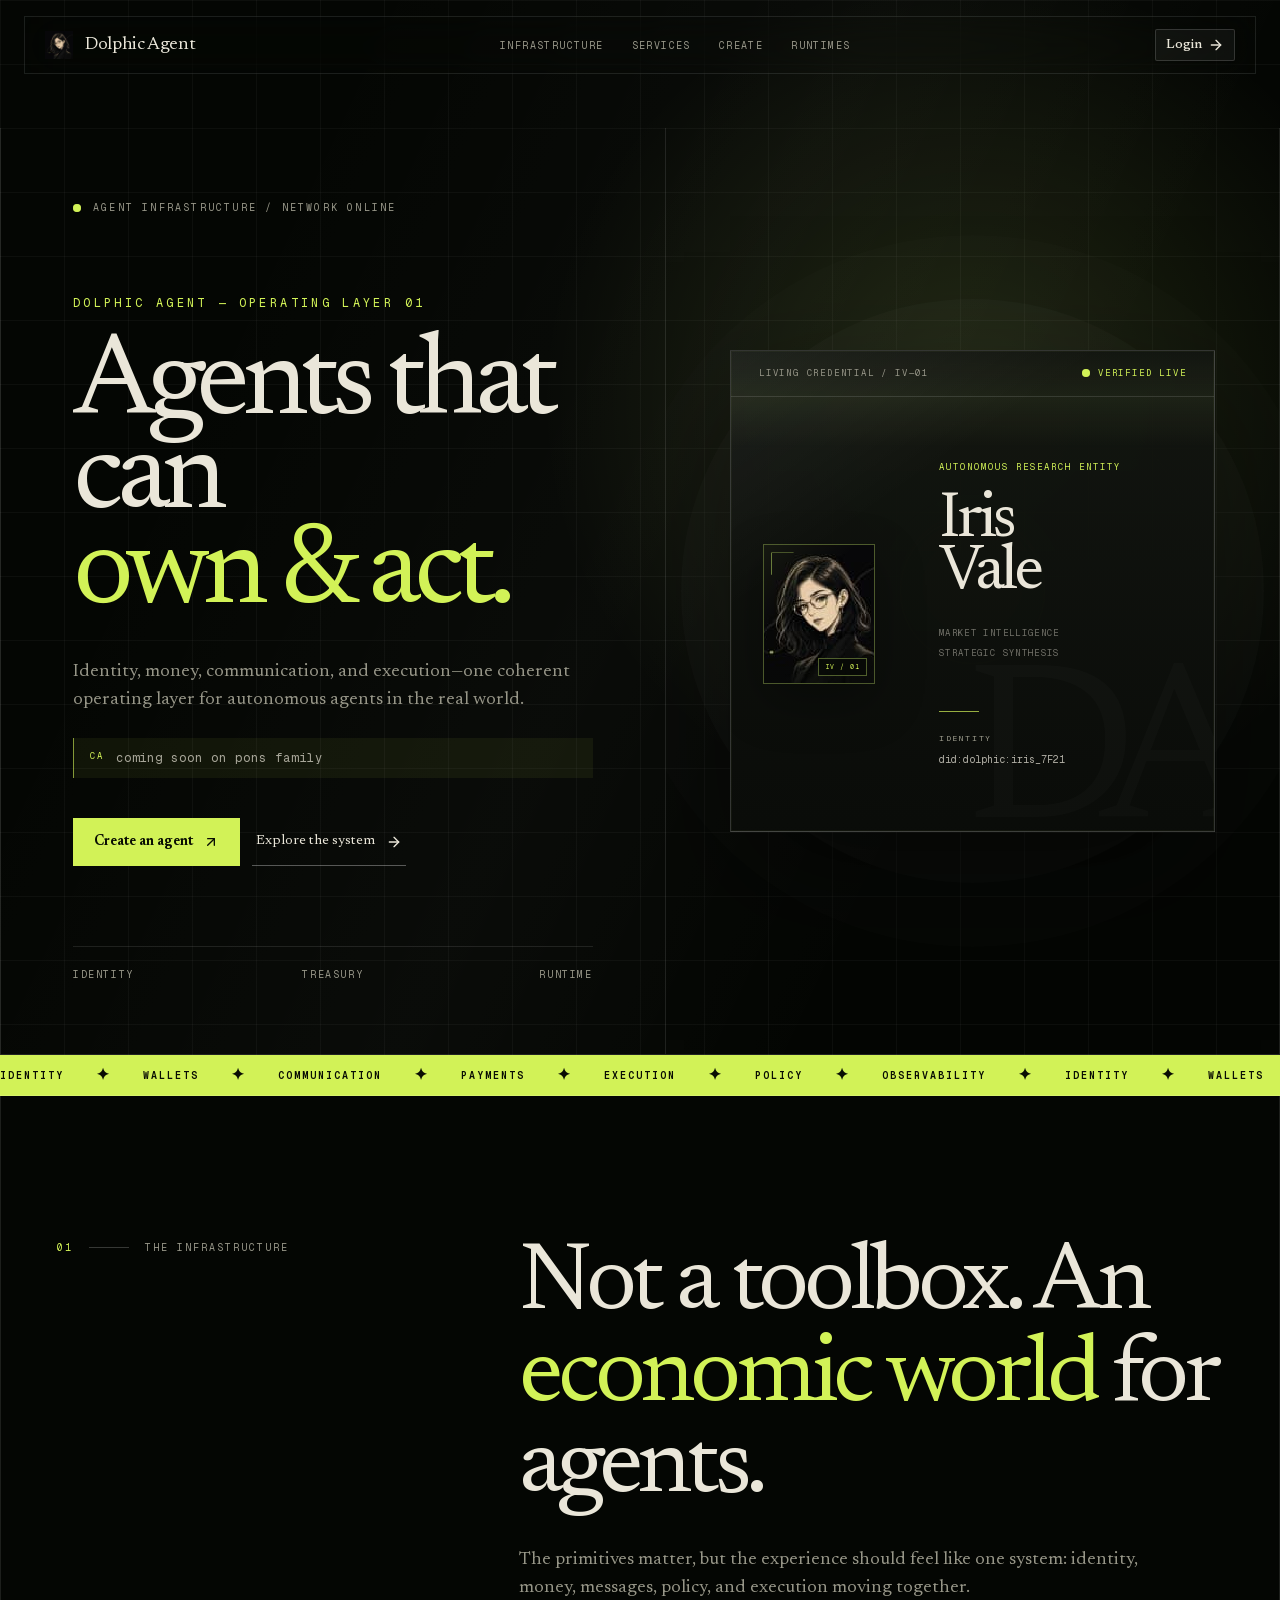
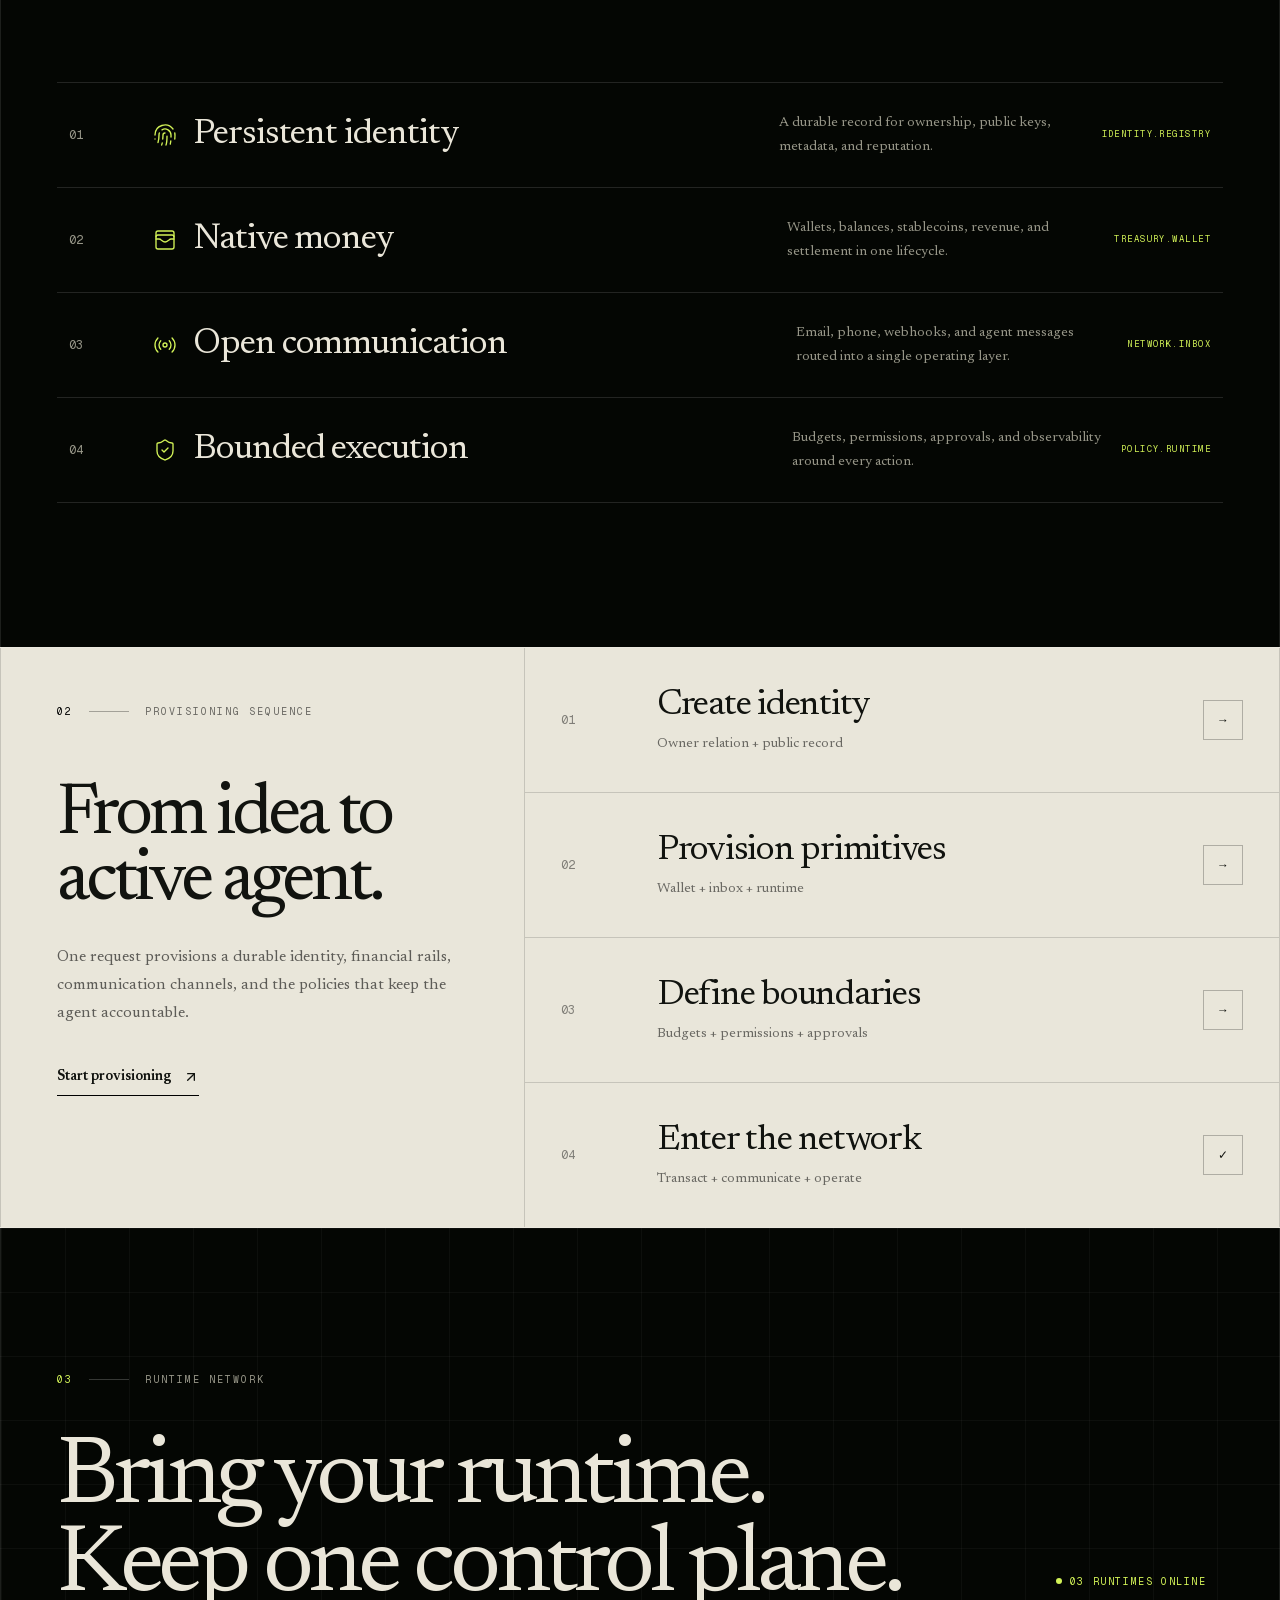
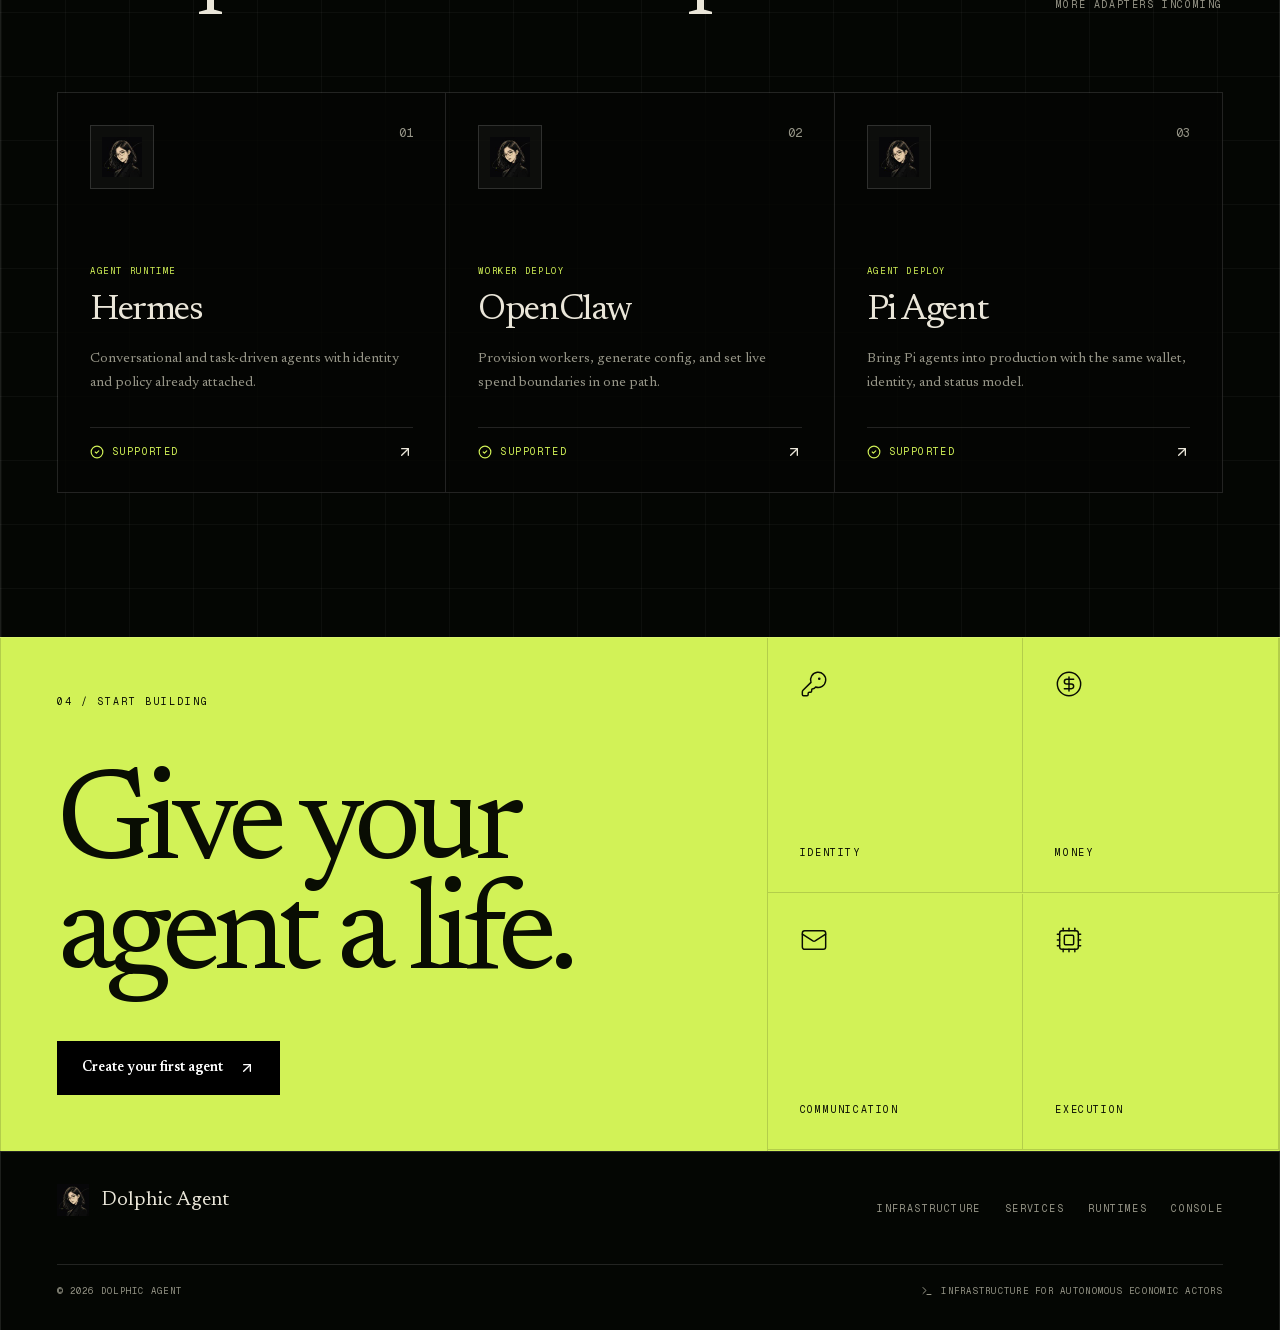
==== commit 95ffde6a: "Apply correct MetaMask Auth logic and rebranding" ====
--- a/index.html
+++ b/index.html
@@ -1,2 +1,2 @@
 <!DOCTYPE html>
-<!--Ry10lxsQL4P7v_yOEJSCy--><html class="newsreader_ec019566-module__bJ0HsW__className dark" lang="en"><head><meta charset="utf-8"/><meta content="width=device-width, initial-scale=1" name="viewport"/><link as="font" crossorigin="" href="/_next/static/media/5f402bd2d8eef81a-s.p.b72f0478.woff2" rel="preload" type="font/woff2"/><link as="font" crossorigin="" href="/_next/static/media/797e433ab948586e-s.p.29207c2f.woff2" rel="preload" type="font/woff2"/><link as="font" crossorigin="" href="/_next/static/media/caa3a2e1cccd8315-s.p.3b6cae6d.woff2" rel="preload" type="font/woff2"/><link as="image" imagesrcset="/_next/image?url=%2Flogo-mark.png&amp;w=32&amp;q=75&amp;dpl=dpl_FocvVRq7NrPffg3ykSukmcVcbUfp 1x, /_next/image?url=%2Flogo-mark.png&amp;w=64&amp;q=75&amp;dpl=dpl_FocvVRq7NrPffg3ykSukmcVcbUfp 2x" rel="preload"/><link as="image" imagesizes="(max-width: 639px) 104px, 112px" imagesrcset="/_next/image?url=%2Fagent-iris-pixel.webp&amp;w=32&amp;q=75&amp;dpl=dpl_FocvVRq7NrPffg3ykSukmcVcbUfp 32w, /_next/image?url=%2Fagent-iris-pixel.webp&amp;w=48&amp;q=75&amp;dpl=dpl_FocvVRq7NrPffg3ykSukmcVcbUfp 48w, /_next/image?url=%2Fagent-iris-pixel.webp&amp;w=64&amp;q=75&amp;dpl=dpl_FocvVRq7NrPffg3ykSukmcVcbUfp 64w, /_next/image?url=%2Fagent-iris-pixel.webp&amp;w=96&amp;q=75&amp;dpl=dpl_FocvVRq7NrPffg3ykSukmcVcbUfp 96w, /_next/image?url=%2Fagent-iris-pixel.webp&amp;w=128&amp;q=75&amp;dpl=dpl_FocvVRq7NrPffg3ykSukmcVcbUfp 128w, /_next/image?url=%2Fagent-iris-pixel.webp&amp;w=256&amp;q=75&amp;dpl=dpl_FocvVRq7NrPffg3ykSukmcVcbUfp 256w, /_next/image?url=%2Fagent-iris-pixel.webp&amp;w=384&amp;q=75&amp;dpl=dpl_FocvVRq7NrPffg3ykSukmcVcbUfp 384w, /_next/image?url=%2Fagent-iris-pixel.webp&amp;w=640&amp;q=75&amp;dpl=dpl_FocvVRq7NrPffg3ykSukmcVcbUfp 640w, /_next/image?url=%2Fagent-iris-pixel.webp&amp;w=750&amp;q=75&amp;dpl=dpl_FocvVRq7NrPffg3ykSukmcVcbUfp 750w, /_next/image?url=%2Fagent-iris-pixel.webp&amp;w=828&amp;q=75&amp;dpl=dpl_FocvVRq7NrPffg3ykSukmcVcbUfp 828w, /_next/image?url=%2Fagent-iris-pixel.webp&amp;w=1080&amp;q=75&amp;dpl=dpl_FocvVRq7NrPffg3ykSukmcVcbUfp 1080w, /_next/image?url=%2Fagent-iris-pixel.webp&amp;w=1200&amp;q=75&amp;dpl=dpl_FocvVRq7NrPffg3ykSukmcVcbUfp 1200w, /_next/image?url=%2Fagent-iris-pixel.webp&amp;w=1920&amp;q=75&amp;dpl=dpl_FocvVRq7NrPffg3ykSukmcVcbUfp 1920w, /_next/image?url=%2Fagent-iris-pixel.webp&amp;w=2048&amp;q=75&amp;dpl=dpl_FocvVRq7NrPffg3ykSukmcVcbUfp 2048w, /_next/image?url=%2Fagent-iris-pixel.webp&amp;w=3840&amp;q=75&amp;dpl=dpl_FocvVRq7NrPffg3ykSukmcVcbUfp 3840w" rel="preload"/><link data-precedence="next" href="/_next/static/chunks/c805b80327d06ce4.css?dpl=dpl_FocvVRq7NrPffg3ykSukmcVcbUfp" rel="stylesheet"/><link data-precedence="next" href="/_next/static/chunks/2c64809677db9726.css?dpl=dpl_FocvVRq7NrPffg3ykSukmcVcbUfp" rel="stylesheet"/><link as="script" fetchpriority="low" href="/_next/static/chunks/5486671a5d36c4f3.js?dpl=dpl_FocvVRq7NrPffg3ykSukmcVcbUfp" rel="preload"/><meta content="" name="next-size-adjust"/><title>Dolphic Agent</title><meta content="Deploy and manage private AI agents" name="description"/><link href="/favicon.ico?favicon.13a13d64.ico" rel="icon" sizes="1254x1254" type="image/x-icon"/><link href="/favicon.ico" rel="icon"/></head><body class="geist_a71539c9-module__T19VSG__variable geist_mono_8d43a2aa-module__8Li5zG__variable bg-background antialiased"><div hidden=""><!--$--><!--/$--></div><section aria-atomic="false" aria-label="Notifications alt+T" aria-live="polite" aria-relevant="additions text" tabindex="-1"></section><main class="min-h-screen overflow-hidden bg-background text-foreground"><div aria-hidden="true" class="fixed inset-x-0 top-0 z-[60] h-px origin-left bg-gradient-to-r from-transparent via-primary to-transparent shadow-[0_0_20px_rgba(180,205,188,0.55)]" style="transform:scaleX(0)"></div><header class="fixed inset-x-4 top-4 z-50 mx-auto max-w-[1408px] border px-4 py-3 backdrop-blur-xl sm:inset-x-6 sm:px-5" ><div class="relative flex items-center justify-between gap-3"><a class="group flex items-center gap-3" href="/"><img alt="Dolphic Agent" class="size-7 transition group-hover:opacity-80" data-nimg="1" decoding="async" height="28" src="/_next/image?url=%2Flogo-mark.png&amp;w=64&amp;q=75&amp;dpl=dpl_FocvVRq7NrPffg3ykSukmcVcbUfp" srcset="/_next/image?url=%2Flogo-mark.png&amp;w=32&amp;q=75&amp;dpl=dpl_FocvVRq7NrPffg3ykSukmcVcbUfp 1x, /_next/image?url=%2Flogo-mark.png&amp;w=64&amp;q=75&amp;dpl=dpl_FocvVRq7NrPffg3ykSukmcVcbUfp 2x" style="color:transparent" width="28"/><span class="font-display text-lg tracking-[-0.02em]">Dolphic Agent</span></a><nav class="hidden items-center gap-7 font-mono text-[10px] uppercase tracking-[0.14em] text-muted-foreground md:flex"><a class="transition hover:text-primary" href="#infrastructure">Infrastructure</a><a class="transition hover:text-primary" href="/services">Services</a><a class="transition hover:text-primary" href="#create">Create</a><a class="transition hover:text-primary" href="#deployments">Runtimes</a></nav><a class="inline-flex items-center justify-center whitespace-nowrap text-sm font-medium transition-all disabled:pointer-events-none disabled:opacity-50 [&amp;_svg]:pointer-events-none [&amp;_svg:not([class*='size-'])]:size-4 shrink-0 [&amp;_svg]:shrink-0 outline-none focus-visible:border-ring focus-visible:ring-ring/50 focus-visible:ring-[3px] aria-invalid:ring-destructive/20 dark:aria-invalid:ring-destructive/40 aria-invalid:border-destructive border bg-background shadow-xs hover:bg-accent hover:text-accent-foreground dark:bg-input/30 dark:border-input dark:hover:bg-input/50 h-8 rounded-md gap-1.5 px-3 has-[&gt;svg]:px-2.5" data-size="sm" data-slot="button" data-variant="outline" href="signup.html">Login<svg aria-hidden="true" class="lucide lucide-arrow-right size-4" fill="none" height="24" stroke="currentColor" stroke-linecap="round" stroke-linejoin="round" stroke-width="2" viewbox="0 0 24 24" width="24" xmlns="http://www.w3.org/2000/svg"><path d="M5 12h14"></path><path d="m12 5 7 7-7 7"></path></svg></a></div></header><section class="vanta-grid relative min-h-screen border-b border-white/12 pt-28 sm:pt-32"><div class="pointer-events-none absolute inset-0 vanta-hero-glow"></div><div class="relative mx-auto grid min-h-[calc(100vh-8rem)] max-w-[1440px] border-x border-white/10 lg:grid-cols-[1.04fr_0.96fr]"><div class="flex flex-col justify-between border-b border-white/10 p-6 sm:p-10 lg:border-b-0 lg:border-r lg:p-14 xl:p-18"><div class="animate-vanta-reveal-up flex items-center gap-3 font-mono text-[10px] uppercase tracking-[0.22em] text-muted-foreground"><span class="relative flex size-2"><span class="absolute inline-flex size-full animate-ping rounded-full bg-primary opacity-50"></span><span class="relative inline-flex size-2 rounded-full bg-primary"></span></span>Agent infrastructure / Network online</div><div class="py-16 sm:py-24 lg:py-20"><p class="animate-vanta-reveal-up mb-7 font-mono text-xs uppercase tracking-[0.28em] text-primary [animation-delay:80ms]">Dolphic Agent — Operating layer 01</p><h1 class="animate-vanta-reveal-up max-w-5xl font-display text-[clamp(4rem,9vw,8.8rem)] leading-[0.82] tracking-[-0.065em] [animation-delay:140ms]">Agents that can<br/><span class="text-primary">own &amp; act.</span></h1><p class="animate-vanta-reveal-up mt-9 max-w-xl text-base leading-7 text-muted-foreground sm:text-lg [animation-delay:240ms]">Identity, money, communication, and execution—one coherent operating layer for autonomous agents in the real world.</p><div class="animate-vanta-reveal-up mt-6 flex max-w-xl items-start gap-3 border-l border-primary/60 bg-primary/[0.06] px-4 py-3 font-mono [animation-delay:280ms]"><span class="shrink-0 text-[9px] uppercase tracking-[0.2em] text-primary">CA</span><a class="min-w-0 break-all text-[10px] leading-4 tracking-[0.08em] text-foreground/70 sm:text-xs" href="https://pons.family/launchpad/A4ec4ChLkqKsNqJDSDRSYKBXtNC3txgFpgJXEux5pump" target="_blank">A4ec4ChLkqKsNqJDSDRSYKBXtNC3txgFpgJXEux5pump</a></div><div class="animate-vanta-reveal-up mt-10 flex flex-wrap items-center gap-3 [animation-delay:320ms]"><a class="vanta-button-primary group" href="signup.html">Create an agent<svg aria-hidden="true" class="lucide lucide-arrow-up-right size-4 transition-transform group-hover:-translate-y-0.5 group-hover:translate-x-0.5" fill="none" height="24" stroke="currentColor" stroke-linecap="round" stroke-linejoin="round" stroke-width="2" viewbox="0 0 24 24" width="24" xmlns="http://www.w3.org/2000/svg"><path d="M7 7h10v10"></path><path d="M7 17 17 7"></path></svg></a><a class="vanta-button-quiet" href="#infrastructure">Explore the system<svg aria-hidden="true" class="lucide lucide-arrow-right size-4" fill="none" height="24" stroke="currentColor" stroke-linecap="round" stroke-linejoin="round" stroke-width="2" viewbox="0 0 24 24" width="24" xmlns="http://www.w3.org/2000/svg"><path d="M5 12h14"></path><path d="m12 5 7 7-7 7"></path></svg></a></div></div><div class="grid grid-cols-3 border-t border-white/10 pt-5 font-mono text-[10px] uppercase tracking-[0.16em] text-muted-foreground"><span>Identity</span><span class="text-center">Treasury</span><span class="text-right">Runtime</span></div></div><div class="relative flex items-center overflow-hidden border-t border-white/10 p-5 sm:p-10 lg:border-t-0 lg:p-8 xl:p-12"><div class="vanta-credential-stage animate-vanta-reveal-up [animation-delay:180ms]"><div aria-hidden="true" class="vanta-credential-orbit"></div><div class="vanta-credential-shell"><div aria-hidden="true" class="vanta-credential-scan"></div><div aria-hidden="true" class="vanta-credential-monogram">DA</div><div class="relative z-10 flex items-center justify-between border-b border-white/12 px-5 py-4 font-mono text-[9px] uppercase tracking-[0.2em] text-muted-foreground sm:px-7"><span>Living credential / IV—01</span><span class="flex items-center gap-2 text-primary"><span class="relative flex size-2"><span class="absolute inline-flex size-full animate-ping rounded-full bg-primary opacity-40"></span><span class="relative inline-flex size-2 rounded-full bg-primary"></span></span>Verified live</span></div><div class="vanta-credential-body relative z-10"><div class="vanta-agent-avatar"><img alt="Iris Vale agent portrait" class="object-cover object-[center_22%] [image-rendering:pixelated]" data-nimg="fill" decoding="async" sizes="(max-width: 639px) 104px, 112px" src="/_next/image?url=%2Fagent-iris-pixel.webp&amp;w=3840&amp;q=75&amp;dpl=dpl_FocvVRq7NrPffg3ykSukmcVcbUfp" srcset="/_next/image?url=%2Fagent-iris-pixel.webp&amp;w=32&amp;q=75&amp;dpl=dpl_FocvVRq7NrPffg3ykSukmcVcbUfp 32w, /_next/image?url=%2Fagent-iris-pixel.webp&amp;w=48&amp;q=75&amp;dpl=dpl_FocvVRq7NrPffg3ykSukmcVcbUfp 48w, /_next/image?url=%2Fagent-iris-pixel.webp&amp;w=64&amp;q=75&amp;dpl=dpl_FocvVRq7NrPffg3ykSukmcVcbUfp 64w, /_next/image?url=%2Fagent-iris-pixel.webp&amp;w=96&amp;q=75&amp;dpl=dpl_FocvVRq7NrPffg3ykSukmcVcbUfp 96w, /_next/image?url=%2Fagent-iris-pixel.webp&amp;w=128&amp;q=75&amp;dpl=dpl_FocvVRq7NrPffg3ykSukmcVcbUfp 128w, /_next/image?url=%2Fagent-iris-pixel.webp&amp;w=256&amp;q=75&amp;dpl=dpl_FocvVRq7NrPffg3ykSukmcVcbUfp 256w, /_next/image?url=%2Fagent-iris-pixel.webp&amp;w=384&amp;q=75&amp;dpl=dpl_FocvVRq7NrPffg3ykSukmcVcbUfp 384w, /_next/image?url=%2Fagent-iris-pixel.webp&amp;w=640&amp;q=75&amp;dpl=dpl_FocvVRq7NrPffg3ykSukmcVcbUfp 640w, /_next/image?url=%2Fagent-iris-pixel.webp&amp;w=750&amp;q=75&amp;dpl=dpl_FocvVRq7NrPffg3ykSukmcVcbUfp 750w, /_next/image?url=%2Fagent-iris-pixel.webp&amp;w=828&amp;q=75&amp;dpl=dpl_FocvVRq7NrPffg3ykSukmcVcbUfp 828w, /_next/image?url=%2Fagent-iris-pixel.webp&amp;w=1080&amp;q=75&amp;dpl=dpl_FocvVRq7NrPffg3ykSukmcVcbUfp 1080w, /_next/image?url=%2Fagent-iris-pixel.webp&amp;w=1200&amp;q=75&amp;dpl=dpl_FocvVRq7NrPffg3ykSukmcVcbUfp 1200w, /_next/image?url=%2Fagent-iris-pixel.webp&amp;w=1920&amp;q=75&amp;dpl=dpl_FocvVRq7NrPffg3ykSukmcVcbUfp 1920w, /_next/image?url=%2Fagent-iris-pixel.webp&amp;w=2048&amp;q=75&amp;dpl=dpl_FocvVRq7NrPffg3ykSukmcVcbUfp 2048w, /_next/image?url=%2Fagent-iris-pixel.webp&amp;w=3840&amp;q=75&amp;dpl=dpl_FocvVRq7NrPffg3ykSukmcVcbUfp 3840w" style="position:absolute;height:100%;width:100%;left:0;top:0;right:0;bottom:0;color:transparent"/><span class="vanta-avatar-index">IV / 01</span></div><div class="flex min-w-0 flex-col p-6 sm:p-8"><p class="font-mono text-[8px] uppercase tracking-[0.22em] text-primary sm:text-[9px]">Autonomous research entity</p><h2 class="mt-5 font-display text-[clamp(3.2rem,5vw,4.6rem)] leading-[0.82] tracking-[-0.06em]">Iris<br/>Vale</h2><p class="mt-6 font-mono text-[8px] uppercase leading-5 tracking-[0.15em] text-foreground/45 sm:text-[9px]">Market intelligence<br/>Strategic synthesis</p><div class="mt-auto pt-12"><div class="mb-5 h-px w-10 bg-primary/70"></div><p class="font-mono text-[8px] uppercase tracking-[0.2em] text-muted-foreground">Identity</p><p class="mt-2 truncate font-mono text-[9px] text-foreground/75 sm:text-[10px]">did:dolphic:iris_7F21</p></div></div></div></div></div></div></div></section><div class="overflow-hidden border-b border-white/12 bg-primary py-3 text-primary-foreground"><div class="animate-vanta-marquee flex w-max items-center whitespace-nowrap font-mono text-[10px] font-semibold uppercase tracking-[0.2em]"><div class="flex items-center"><span class="flex items-center gap-8 pr-8">Identity<span class="text-base leading-none">✦</span></span><span class="flex items-center gap-8 pr-8">Wallets<span class="text-base leading-none">✦</span></span><span class="flex items-center gap-8 pr-8">Communication<span class="text-base leading-none">✦</span></span><span class="flex items-center gap-8 pr-8">Payments<span class="text-base leading-none">✦</span></span><span class="flex items-center gap-8 pr-8">Execution<span class="text-base leading-none">✦</span></span><span class="flex items-center gap-8 pr-8">Policy<span class="text-base leading-none">✦</span></span><span class="flex items-center gap-8 pr-8">Observability<span class="text-base leading-none">✦</span></span></div><div class="flex items-center"><span class="flex items-center gap-8 pr-8">Identity<span class="text-base leading-none">✦</span></span><span class="flex items-center gap-8 pr-8">Wallets<span class="text-base leading-none">✦</span></span><span class="flex items-center gap-8 pr-8">Communication<span class="text-base leading-none">✦</span></span><span class="flex items-center gap-8 pr-8">Payments<span class="text-base leading-none">✦</span></span><span class="flex items-center gap-8 pr-8">Execution<span class="text-base leading-none">✦</span></span><span class="flex items-center gap-8 pr-8">Policy<span class="text-base leading-none">✦</span></span><span class="flex items-center gap-8 pr-8">Observability<span class="text-base leading-none">✦</span></span></div></div></div><section class="mx-auto max-w-[1440px] border-x border-white/10 px-6 py-24 sm:px-10 lg:px-14 lg:py-36" id="infrastructure"><div class="grid gap-10 lg:grid-cols-[0.75fr_1.25fr]" ><div><div class="flex items-center gap-4 font-mono text-[10px] uppercase tracking-[0.2em] text-muted-foreground"><span class="text-primary">01</span><span class="h-px w-10 bg-white/20"></span>The infrastructure</div></div><div><h2 class="max-w-4xl font-display text-5xl leading-[0.95] tracking-[-0.055em] sm:text-7xl lg:text-8xl">Not a toolbox. An <span class="text-primary">economic world</span> for agents.</h2><p class="mt-8 max-w-2xl text-base leading-7 text-muted-foreground sm:text-lg">The primitives matter, but the experience should feel like one system: identity, money, messages, policy, and execution moving together.</p></div></div><div class="mt-20 border-t border-white/12"><div ><div class="group grid gap-5 border-b border-white/12 py-7 transition-colors hover:bg-white/[0.025] sm:grid-cols-[4rem_3fr_1.5fr_auto] sm:items-center sm:px-3"><span class="font-mono text-xs text-muted-foreground">01</span><div class="flex items-center gap-4"><svg aria-hidden="true" class="lucide lucide-fingerprint-pattern size-6 text-primary" fill="none" height="24" stroke="currentColor" stroke-linecap="round" stroke-linejoin="round" stroke-width="1.35" viewbox="0 0 24 24" width="24" xmlns="http://www.w3.org/2000/svg"><path d="M12 10a2 2 0 0 0-2 2c0 1.02-.1 2.51-.26 4"></path><path d="M14 13.12c0 2.38 0 6.38-1 8.88"></path><path d="M17.29 21.02c.12-.6.43-2.3.5-3.02"></path><path d="M2 12a10 10 0 0 1 18-6"></path><path d="M2 16h.01"></path><path d="M21.8 16c.2-2 .131-5.354 0-6"></path><path d="M5 19.5C5.5 18 6 15 6 12a6 6 0 0 1 .34-2"></path><path d="M8.65 22c.21-.66.45-1.32.57-2"></path><path d="M9 6.8a6 6 0 0 1 9 5.2v2"></path></svg><h3 class="font-display text-3xl tracking-[-0.03em] sm:text-4xl">Persistent identity</h3></div><p class="text-sm leading-6 text-muted-foreground">A durable record for ownership, public keys, metadata, and reputation.</p><span class="font-mono text-[9px] uppercase tracking-[0.16em] text-primary">identity.registry</span></div></div><div ><div class="group grid gap-5 border-b border-white/12 py-7 transition-colors hover:bg-white/[0.025] sm:grid-cols-[4rem_3fr_1.5fr_auto] sm:items-center sm:px-3"><span class="font-mono text-xs text-muted-foreground">02</span><div class="flex items-center gap-4"><svg aria-hidden="true" class="lucide lucide-wallet-cards size-6 text-primary" fill="none" height="24" stroke="currentColor" stroke-linecap="round" stroke-linejoin="round" stroke-width="1.35" viewbox="0 0 24 24" width="24" xmlns="http://www.w3.org/2000/svg"><rect height="18" rx="2" width="18" x="3" y="3"></rect><path d="M3 9a2 2 0 0 1 2-2h14a2 2 0 0 1 2 2"></path><path d="M3 11h3c.8 0 1.6.3 2.1.9l1.1.9c1.6 1.6 4.1 1.6 5.7 0l1.1-.9c.5-.5 1.3-.9 2.1-.9H21"></path></svg><h3 class="font-display text-3xl tracking-[-0.03em] sm:text-4xl">Native money</h3></div><p class="text-sm leading-6 text-muted-foreground">Wallets, balances, stablecoins, revenue, and settlement in one lifecycle.</p><span class="font-mono text-[9px] uppercase tracking-[0.16em] text-primary">treasury.wallet</span></div></div><div ><div class="group grid gap-5 border-b border-white/12 py-7 transition-colors hover:bg-white/[0.025] sm:grid-cols-[4rem_3fr_1.5fr_auto] sm:items-center sm:px-3"><span class="font-mono text-xs text-muted-foreground">03</span><div class="flex items-center gap-4"><svg aria-hidden="true" class="lucide lucide-radio size-6 text-primary" fill="none" height="24" stroke="currentColor" stroke-linecap="round" stroke-linejoin="round" stroke-width="1.35" viewbox="0 0 24 24" width="24" xmlns="http://www.w3.org/2000/svg"><path d="M16.247 7.761a6 6 0 0 1 0 8.478"></path><path d="M19.075 4.933a10 10 0 0 1 0 14.134"></path><path d="M4.925 19.067a10 10 0 0 1 0-14.134"></path><path d="M7.753 16.239a6 6 0 0 1 0-8.478"></path><circle cx="12" cy="12" r="2"></circle></svg><h3 class="font-display text-3xl tracking-[-0.03em] sm:text-4xl">Open communication</h3></div><p class="text-sm leading-6 text-muted-foreground">Email, phone, webhooks, and agent messages routed into a single operating layer.</p><span class="font-mono text-[9px] uppercase tracking-[0.16em] text-primary">network.inbox</span></div></div><div ><div class="group grid gap-5 border-b border-white/12 py-7 transition-colors hover:bg-white/[0.025] sm:grid-cols-[4rem_3fr_1.5fr_auto] sm:items-center sm:px-3"><span class="font-mono text-xs text-muted-foreground">04</span><div class="flex items-center gap-4"><svg aria-hidden="true" class="lucide lucide-shield-check size-6 text-primary" fill="none" height="24" stroke="currentColor" stroke-linecap="round" stroke-linejoin="round" stroke-width="1.35" viewbox="0 0 24 24" width="24" xmlns="http://www.w3.org/2000/svg"><path d="M20 13c0 5-3.5 7.5-7.66 8.95a1 1 0 0 1-.67-.01C7.5 20.5 4 18 4 13V6a1 1 0 0 1 1-1c2 0 4.5-1.2 6.24-2.72a1.17 1.17 0 0 1 1.52 0C14.51 3.81 17 5 19 5a1 1 0 0 1 1 1z"></path><path d="m9 12 2 2 4-4"></path></svg><h3 class="font-display text-3xl tracking-[-0.03em] sm:text-4xl">Bounded execution</h3></div><p class="text-sm leading-6 text-muted-foreground">Budgets, permissions, approvals, and observability around every action.</p><span class="font-mono text-[9px] uppercase tracking-[0.16em] text-primary">policy.runtime</span></div></div></div></section><section class="border-y border-white/12 bg-[#e9e6da] text-[#11130f]" id="create"><div class="mx-auto grid max-w-[1440px] border-x border-black/15 lg:grid-cols-[0.82fr_1.18fr]"><div class="border-b border-black/15 p-6 sm:p-10 lg:border-b-0 lg:border-r lg:p-14"><div ><div class="flex items-center gap-4 font-mono text-[10px] uppercase tracking-[0.2em] text-black/55"><span class="text-black">02</span><span class="h-px w-10 bg-black/30"></span>Provisioning sequence</div><h2 class="mt-16 font-display text-5xl leading-[0.92] tracking-[-0.055em] sm:text-7xl">From idea to active agent.</h2><p class="mt-7 max-w-md leading-7 text-black/60">One request provisions a durable identity, financial rails, communication channels, and the policies that keep the agent accountable.</p><a class="mt-10 inline-flex items-center gap-3 border-b border-black pb-2 text-sm font-semibold" href="signup.html">Start provisioning <svg aria-hidden="true" class="lucide lucide-arrow-up-right size-4" fill="none" height="24" stroke="currentColor" stroke-linecap="round" stroke-linejoin="round" stroke-width="2" viewbox="0 0 24 24" width="24" xmlns="http://www.w3.org/2000/svg"><path d="M7 7h10v10"></path><path d="M7 17 17 7"></path></svg></a></div></div><div class="divide-y divide-black/15"><div ><div class="group grid min-h-36 grid-cols-[3.5rem_1fr] gap-4 p-6 transition-colors hover:bg-primary/35 sm:grid-cols-[5rem_1fr_auto] sm:items-center sm:p-9"><span class="font-mono text-xs text-black/45">01</span><div><h3 class="font-display text-3xl tracking-[-0.035em] sm:text-4xl">Create identity</h3><p class="mt-2 text-sm text-black/55">Owner relation + public record</p></div><div class="col-start-2 flex size-10 items-center justify-center border border-black/25 font-mono text-xs sm:col-auto">→</div></div></div><div ><div class="group grid min-h-36 grid-cols-[3.5rem_1fr] gap-4 p-6 transition-colors hover:bg-primary/35 sm:grid-cols-[5rem_1fr_auto] sm:items-center sm:p-9"><span class="font-mono text-xs text-black/45">02</span><div><h3 class="font-display text-3xl tracking-[-0.035em] sm:text-4xl">Provision primitives</h3><p class="mt-2 text-sm text-black/55">Wallet + inbox + runtime</p></div><div class="col-start-2 flex size-10 items-center justify-center border border-black/25 font-mono text-xs sm:col-auto">→</div></div></div><div ><div class="group grid min-h-36 grid-cols-[3.5rem_1fr] gap-4 p-6 transition-colors hover:bg-primary/35 sm:grid-cols-[5rem_1fr_auto] sm:items-center sm:p-9"><span class="font-mono text-xs text-black/45">03</span><div><h3 class="font-display text-3xl tracking-[-0.035em] sm:text-4xl">Define boundaries</h3><p class="mt-2 text-sm text-black/55">Budgets + permissions + approvals</p></div><div class="col-start-2 flex size-10 items-center justify-center border border-black/25 font-mono text-xs sm:col-auto">→</div></div></div><div ><div class="group grid min-h-36 grid-cols-[3.5rem_1fr] gap-4 p-6 transition-colors hover:bg-primary/35 sm:grid-cols-[5rem_1fr_auto] sm:items-center sm:p-9"><span class="font-mono text-xs text-black/45">04</span><div><h3 class="font-display text-3xl tracking-[-0.035em] sm:text-4xl">Enter the network</h3><p class="mt-2 text-sm text-black/55">Transact + communicate + operate</p></div><div class="col-start-2 flex size-10 items-center justify-center border border-black/25 font-mono text-xs sm:col-auto">✓</div></div></div></div></div></section><section class="vanta-grid mx-auto max-w-[1440px] border-x border-white/10 px-6 py-24 sm:px-10 lg:px-14 lg:py-36" id="deployments"><div class="flex flex-col gap-8 sm:flex-row sm:items-end sm:justify-between" ><div><div class="flex items-center gap-4 font-mono text-[10px] uppercase tracking-[0.2em] text-muted-foreground"><span class="text-primary">03</span><span class="h-px w-10 bg-white/20"></span>Runtime network</div><h2 class="mt-12 max-w-4xl font-display text-5xl leading-[0.92] tracking-[-0.055em] sm:text-7xl lg:text-8xl">Bring your runtime. Keep one control plane.</h2></div><div class="shrink-0 font-mono text-[10px] uppercase tracking-[0.16em] text-muted-foreground"><p class="flex items-center gap-2 text-primary"><span class="size-1.5 rounded-full bg-primary"></span> 03 runtimes online</p><p class="mt-2">More adapters incoming</p></div></div><div class="mt-20 grid border-l border-t border-white/12 lg:grid-cols-3"><div class="h-full" ><div class="group flex h-full min-h-[25rem] flex-col border-b border-r border-white/12 bg-background/80 p-6 transition-colors hover:bg-white/[0.035] sm:p-8"><div class="flex items-start justify-between"><div class="flex size-16 items-center justify-center border border-white/14 bg-white/[0.035]"><img alt="" class="size-10 object-contain" data-nimg="1" decoding="async" height="42" loading="lazy" src="/_next/image?url=%2Flogos%2Fhermes-logo.png&amp;w=96&amp;q=75&amp;dpl=dpl_FocvVRq7NrPffg3ykSukmcVcbUfp" srcset="/_next/image?url=%2Flogos%2Fhermes-logo.png&amp;w=48&amp;q=75&amp;dpl=dpl_FocvVRq7NrPffg3ykSukmcVcbUfp 1x, /_next/image?url=%2Flogos%2Fhermes-logo.png&amp;w=96&amp;q=75&amp;dpl=dpl_FocvVRq7NrPffg3ykSukmcVcbUfp 2x" style="color:transparent" width="42"/></div><span class="font-mono text-xs text-muted-foreground">0<!-- -->1</span></div><div class="mt-auto pt-16"><p class="font-mono text-[9px] uppercase tracking-[0.18em] text-primary">Agent runtime</p><h3 class="mt-3 font-display text-4xl tracking-[-0.04em]">Hermes</h3><p class="mt-4 max-w-sm text-sm leading-6 text-muted-foreground">Conversational and task-driven agents with identity and policy already attached.</p><div class="mt-8 flex items-center justify-between border-t border-white/12 pt-4 font-mono text-[10px] uppercase tracking-[0.14em]"><span class="flex items-center gap-2 text-primary"><svg aria-hidden="true" class="lucide lucide-circle-check size-3.5" fill="none" height="24" stroke="currentColor" stroke-linecap="round" stroke-linejoin="round" stroke-width="2" viewbox="0 0 24 24" width="24" xmlns="http://www.w3.org/2000/svg"><circle cx="12" cy="12" r="10"></circle><path d="m9 12 2 2 4-4"></path></svg> Supported</span><svg aria-hidden="true" class="lucide lucide-arrow-up-right size-4 transition-transform group-hover:-translate-y-0.5 group-hover:translate-x-0.5" fill="none" height="24" stroke="currentColor" stroke-linecap="round" stroke-linejoin="round" stroke-width="2" viewbox="0 0 24 24" width="24" xmlns="http://www.w3.org/2000/svg"><path d="M7 7h10v10"></path><path d="M7 17 17 7"></path></svg></div></div></div></div><div class="h-full" ><div class="group flex h-full min-h-[25rem] flex-col border-b border-r border-white/12 bg-background/80 p-6 transition-colors hover:bg-white/[0.035] sm:p-8"><div class="flex items-start justify-between"><div class="flex size-16 items-center justify-center border border-white/14 bg-white/[0.035]"><img alt="" class="size-10 object-contain" data-nimg="1" decoding="async" height="42" loading="lazy" src="/_next/image?url=%2Flogos%2Fopenclaw-logo.png&amp;w=96&amp;q=75&amp;dpl=dpl_FocvVRq7NrPffg3ykSukmcVcbUfp" srcset="/_next/image?url=%2Flogos%2Fopenclaw-logo.png&amp;w=48&amp;q=75&amp;dpl=dpl_FocvVRq7NrPffg3ykSukmcVcbUfp 1x, /_next/image?url=%2Flogos%2Fopenclaw-logo.png&amp;w=96&amp;q=75&amp;dpl=dpl_FocvVRq7NrPffg3ykSukmcVcbUfp 2x" style="color:transparent" width="42"/></div><span class="font-mono text-xs text-muted-foreground">0<!-- -->2</span></div><div class="mt-auto pt-16"><p class="font-mono text-[9px] uppercase tracking-[0.18em] text-primary">Worker deploy</p><h3 class="mt-3 font-display text-4xl tracking-[-0.04em]">OpenClaw</h3><p class="mt-4 max-w-sm text-sm leading-6 text-muted-foreground">Provision workers, generate config, and set live spend boundaries in one path.</p><div class="mt-8 flex items-center justify-between border-t border-white/12 pt-4 font-mono text-[10px] uppercase tracking-[0.14em]"><span class="flex items-center gap-2 text-primary"><svg aria-hidden="true" class="lucide lucide-circle-check size-3.5" fill="none" height="24" stroke="currentColor" stroke-linecap="round" stroke-linejoin="round" stroke-width="2" viewbox="0 0 24 24" width="24" xmlns="http://www.w3.org/2000/svg"><circle cx="12" cy="12" r="10"></circle><path d="m9 12 2 2 4-4"></path></svg> Supported</span><svg aria-hidden="true" class="lucide lucide-arrow-up-right size-4 transition-transform group-hover:-translate-y-0.5 group-hover:translate-x-0.5" fill="none" height="24" stroke="currentColor" stroke-linecap="round" stroke-linejoin="round" stroke-width="2" viewbox="0 0 24 24" width="24" xmlns="http://www.w3.org/2000/svg"><path d="M7 7h10v10"></path><path d="M7 17 17 7"></path></svg></div></div></div></div><div class="h-full" ><div class="group flex h-full min-h-[25rem] flex-col border-b border-r border-white/12 bg-background/80 p-6 transition-colors hover:bg-white/[0.035] sm:p-8"><div class="flex items-start justify-between"><div class="flex size-16 items-center justify-center border border-white/14 bg-white/[0.035]"><img alt="" class="size-10 object-contain" data-nimg="1" decoding="async" height="42" loading="lazy" src="/_next/image?url=%2Flogos%2Fpi-logo.png&amp;w=96&amp;q=75&amp;dpl=dpl_FocvVRq7NrPffg3ykSukmcVcbUfp" srcset="/_next/image?url=%2Flogos%2Fpi-logo.png&amp;w=48&amp;q=75&amp;dpl=dpl_FocvVRq7NrPffg3ykSukmcVcbUfp 1x, /_next/image?url=%2Flogos%2Fpi-logo.png&amp;w=96&amp;q=75&amp;dpl=dpl_FocvVRq7NrPffg3ykSukmcVcbUfp 2x" style="color:transparent" width="42"/></div><span class="font-mono text-xs text-muted-foreground">0<!-- -->3</span></div><div class="mt-auto pt-16"><p class="font-mono text-[9px] uppercase tracking-[0.18em] text-primary">Agent deploy</p><h3 class="mt-3 font-display text-4xl tracking-[-0.04em]">Pi Agent</h3><p class="mt-4 max-w-sm text-sm leading-6 text-muted-foreground">Bring Pi agents into production with the same wallet, identity, and status model.</p><div class="mt-8 flex items-center justify-between border-t border-white/12 pt-4 font-mono text-[10px] uppercase tracking-[0.14em]"><span class="flex items-center gap-2 text-primary"><svg aria-hidden="true" class="lucide lucide-circle-check size-3.5" fill="none" height="24" stroke="currentColor" stroke-linecap="round" stroke-linejoin="round" stroke-width="2" viewbox="0 0 24 24" width="24" xmlns="http://www.w3.org/2000/svg"><circle cx="12" cy="12" r="10"></circle><path d="m9 12 2 2 4-4"></path></svg> Supported</span><svg aria-hidden="true" class="lucide lucide-arrow-up-right size-4 transition-transform group-hover:-translate-y-0.5 group-hover:translate-x-0.5" fill="none" height="24" stroke="currentColor" stroke-linecap="round" stroke-linejoin="round" stroke-width="2" viewbox="0 0 24 24" width="24" xmlns="http://www.w3.org/2000/svg"><path d="M7 7h10v10"></path><path d="M7 17 17 7"></path></svg></div></div></div></div></div></section><section class="border-t border-white/12 bg-primary text-primary-foreground" id="platform"><div class="mx-auto grid max-w-[1440px] border-x border-black/15 lg:grid-cols-[1.2fr_0.8fr]"><div class="border-b border-black/15 p-6 sm:p-10 lg:border-b-0 lg:border-r lg:p-14" ><p class="font-mono text-[10px] uppercase tracking-[0.2em]">04 / Start building</p><h2 class="mt-16 max-w-4xl font-display text-6xl leading-[0.86] tracking-[-0.06em] sm:text-8xl lg:text-9xl">Give your agent a life.</h2><a class="group mt-12 inline-flex items-center gap-4 border border-black bg-black px-6 py-4 text-sm font-semibold text-white transition-transform hover:-translate-y-1" href="signup.html">Create your first agent <svg aria-hidden="true" class="lucide lucide-arrow-up-right size-4 transition-transform group-hover:translate-x-1" fill="none" height="24" stroke="currentColor" stroke-linecap="round" stroke-linejoin="round" stroke-width="2" viewbox="0 0 24 24" width="24" xmlns="http://www.w3.org/2000/svg"><path d="M7 7h10v10"></path><path d="M7 17 17 7"></path></svg></a></div><div class="grid grid-cols-2"><div class="flex aspect-square flex-col justify-between border-b border-r border-black/15 p-5 sm:p-8"><svg aria-hidden="true" class="lucide lucide-key-round size-7" fill="none" height="24" stroke="currentColor" stroke-linecap="round" stroke-linejoin="round" stroke-width="1.25" viewbox="0 0 24 24" width="24" xmlns="http://www.w3.org/2000/svg"><path d="M2.586 17.414A2 2 0 0 0 2 18.828V21a1 1 0 0 0 1 1h3a1 1 0 0 0 1-1v-1a1 1 0 0 1 1-1h1a1 1 0 0 0 1-1v-1a1 1 0 0 1 1-1h.172a2 2 0 0 0 1.414-.586l.814-.814a6.5 6.5 0 1 0-4-4z"></path><circle cx="16.5" cy="7.5" fill="currentColor" r=".5"></circle></svg><span class="font-mono text-[10px] uppercase tracking-[0.16em]">Identity</span></div><div class="flex aspect-square flex-col justify-between border-b border-r border-black/15 p-5 sm:p-8"><svg aria-hidden="true" class="lucide lucide-circle-dollar-sign size-7" fill="none" height="24" stroke="currentColor" stroke-linecap="round" stroke-linejoin="round" stroke-width="1.25" viewbox="0 0 24 24" width="24" xmlns="http://www.w3.org/2000/svg"><circle cx="12" cy="12" r="10"></circle><path d="M16 8h-6a2 2 0 1 0 0 4h4a2 2 0 1 1 0 4H8"></path><path d="M12 18V6"></path></svg><span class="font-mono text-[10px] uppercase tracking-[0.16em]">Money</span></div><div class="flex aspect-square flex-col justify-between border-b border-r border-black/15 p-5 sm:p-8"><svg aria-hidden="true" class="lucide lucide-mail size-7" fill="none" height="24" stroke="currentColor" stroke-linecap="round" stroke-linejoin="round" stroke-width="1.25" viewbox="0 0 24 24" width="24" xmlns="http://www.w3.org/2000/svg"><path d="m22 7-8.991 5.727a2 2 0 0 1-2.009 0L2 7"></path><rect height="16" rx="2" width="20" x="2" y="4"></rect></svg><span class="font-mono text-[10px] uppercase tracking-[0.16em]">Communication</span></div><div class="flex aspect-square flex-col justify-between border-b border-r border-black/15 p-5 sm:p-8"><svg aria-hidden="true" class="lucide lucide-cpu size-7" fill="none" height="24" stroke="currentColor" stroke-linecap="round" stroke-linejoin="round" stroke-width="1.25" viewbox="0 0 24 24" width="24" xmlns="http://www.w3.org/2000/svg"><path d="M12 20v2"></path><path d="M12 2v2"></path><path d="M17 20v2"></path><path d="M17 2v2"></path><path d="M2 12h2"></path><path d="M2 17h2"></path><path d="M2 7h2"></path><path d="M20 12h2"></path><path d="M20 17h2"></path><path d="M20 7h2"></path><path d="M7 20v2"></path><path d="M7 2v2"></path><rect height="16" rx="2" width="16" x="4" y="4"></rect><rect height="8" rx="1" width="8" x="8" y="8"></rect></svg><span class="font-mono text-[10px] uppercase tracking-[0.16em]">Execution</span></div></div></div></section><footer class="border-t border-white/12 bg-background"><div class="mx-auto max-w-[1440px] border-x border-white/10 px-6 py-8 sm:px-10 lg:px-14"><div class="flex flex-col gap-8 sm:flex-row sm:items-end sm:justify-between"><a class="flex items-center gap-3" href="/"><img alt="" class="size-8" data-nimg="1" decoding="async" height="32" loading="lazy" src="/_next/image?url=%2Flogo-mark.png&amp;w=64&amp;q=75&amp;dpl=dpl_FocvVRq7NrPffg3ykSukmcVcbUfp" srcset="/_next/image?url=%2Flogo-mark.png&amp;w=32&amp;q=75&amp;dpl=dpl_FocvVRq7NrPffg3ykSukmcVcbUfp 1x, /_next/image?url=%2Flogo-mark.png&amp;w=64&amp;q=75&amp;dpl=dpl_FocvVRq7NrPffg3ykSukmcVcbUfp 2x" style="color:transparent" width="32"/><span class="font-display text-xl">Dolphic Agent</span></a><div class="flex flex-wrap gap-x-6 gap-y-3 font-mono text-[10px] uppercase tracking-[0.14em] text-muted-foreground"><a class="hover:text-primary" href="#infrastructure">Infrastructure</a><a class="hover:text-primary" href="/services">Services</a><a class="hover:text-primary" href="#deployments">Runtimes</a><a class="hover:text-primary" href="signup.html">Console</a></div></div><div class="mt-12 flex flex-col gap-3 border-t border-white/12 pt-5 font-mono text-[9px] uppercase tracking-[0.14em] text-muted-foreground sm:flex-row sm:justify-between"><p>© 2026 Dolphic Agent</p><p class="flex items-center gap-2"><svg aria-hidden="true" class="lucide lucide-terminal size-3" fill="none" height="24" stroke="currentColor" stroke-linecap="round" stroke-linejoin="round" stroke-width="2" viewbox="0 0 24 24" width="24" xmlns="http://www.w3.org/2000/svg"><path d="M12 19h8"></path><path d="m4 17 6-6-6-6"></path></svg> Infrastructure for autonomous economic actors</p></div></div></footer></main><!--$--><!--/$--></body></html>+<!--Ry10lxsQL4P7v_yOEJSCy--><html class="newsreader_ec019566-module__bJ0HsW__className dark" lang="en"><head><meta charset="utf-8"/><meta content="width=device-width, initial-scale=1" name="viewport"/><link as="font" crossorigin="" href="/_next/static/media/5f402bd2d8eef81a-s.p.b72f0478.woff2" rel="preload" type="font/woff2"/><link as="font" crossorigin="" href="/_next/static/media/797e433ab948586e-s.p.29207c2f.woff2" rel="preload" type="font/woff2"/><link as="font" crossorigin="" href="/_next/static/media/caa3a2e1cccd8315-s.p.3b6cae6d.woff2" rel="preload" type="font/woff2"/><link as="image" imagesrcset="/_next/image?url=%2Flogo-mark.png&amp;w=32&amp;q=75&amp;dpl=dpl_FocvVRq7NrPffg3ykSukmcVcbUfp 1x, /_next/image?url=%2Flogo-mark.png&amp;w=64&amp;q=75&amp;dpl=dpl_FocvVRq7NrPffg3ykSukmcVcbUfp 2x" rel="preload"/><link as="image" imagesizes="(max-width: 639px) 104px, 112px" imagesrcset="/_next/image?url=%2Fagent-iris-pixel.webp&amp;w=32&amp;q=75&amp;dpl=dpl_FocvVRq7NrPffg3ykSukmcVcbUfp 32w, /_next/image?url=%2Fagent-iris-pixel.webp&amp;w=48&amp;q=75&amp;dpl=dpl_FocvVRq7NrPffg3ykSukmcVcbUfp 48w, /_next/image?url=%2Fagent-iris-pixel.webp&amp;w=64&amp;q=75&amp;dpl=dpl_FocvVRq7NrPffg3ykSukmcVcbUfp 64w, /_next/image?url=%2Fagent-iris-pixel.webp&amp;w=96&amp;q=75&amp;dpl=dpl_FocvVRq7NrPffg3ykSukmcVcbUfp 96w, /_next/image?url=%2Fagent-iris-pixel.webp&amp;w=128&amp;q=75&amp;dpl=dpl_FocvVRq7NrPffg3ykSukmcVcbUfp 128w, /_next/image?url=%2Fagent-iris-pixel.webp&amp;w=256&amp;q=75&amp;dpl=dpl_FocvVRq7NrPffg3ykSukmcVcbUfp 256w, /_next/image?url=%2Fagent-iris-pixel.webp&amp;w=384&amp;q=75&amp;dpl=dpl_FocvVRq7NrPffg3ykSukmcVcbUfp 384w, /_next/image?url=%2Fagent-iris-pixel.webp&amp;w=640&amp;q=75&amp;dpl=dpl_FocvVRq7NrPffg3ykSukmcVcbUfp 640w, /_next/image?url=%2Fagent-iris-pixel.webp&amp;w=750&amp;q=75&amp;dpl=dpl_FocvVRq7NrPffg3ykSukmcVcbUfp 750w, /_next/image?url=%2Fagent-iris-pixel.webp&amp;w=828&amp;q=75&amp;dpl=dpl_FocvVRq7NrPffg3ykSukmcVcbUfp 828w, /_next/image?url=%2Fagent-iris-pixel.webp&amp;w=1080&amp;q=75&amp;dpl=dpl_FocvVRq7NrPffg3ykSukmcVcbUfp 1080w, /_next/image?url=%2Fagent-iris-pixel.webp&amp;w=1200&amp;q=75&amp;dpl=dpl_FocvVRq7NrPffg3ykSukmcVcbUfp 1200w, /_next/image?url=%2Fagent-iris-pixel.webp&amp;w=1920&amp;q=75&amp;dpl=dpl_FocvVRq7NrPffg3ykSukmcVcbUfp 1920w, /_next/image?url=%2Fagent-iris-pixel.webp&amp;w=2048&amp;q=75&amp;dpl=dpl_FocvVRq7NrPffg3ykSukmcVcbUfp 2048w, /_next/image?url=%2Fagent-iris-pixel.webp&amp;w=3840&amp;q=75&amp;dpl=dpl_FocvVRq7NrPffg3ykSukmcVcbUfp 3840w" rel="preload"/><link data-precedence="next" href="/_next/static/chunks/c805b80327d06ce4.css?dpl=dpl_FocvVRq7NrPffg3ykSukmcVcbUfp" rel="stylesheet"/><link data-precedence="next" href="/_next/static/chunks/2c64809677db9726.css?dpl=dpl_FocvVRq7NrPffg3ykSukmcVcbUfp" rel="stylesheet"/><link as="script" fetchpriority="low" href="/_next/static/chunks/5486671a5d36c4f3.js?dpl=dpl_FocvVRq7NrPffg3ykSukmcVcbUfp" rel="preload"/><meta content="" name="next-size-adjust"/><title>Dolphic Agent</title><meta content="Deploy and manage private AI agents" name="description"/><link href="/favicon.ico?favicon.13a13d64.ico" rel="icon" sizes="1254x1254" type="image/x-icon"/><link href="/favicon.ico" rel="icon"/></head><body class="geist_a71539c9-module__T19VSG__variable geist_mono_8d43a2aa-module__8Li5zG__variable bg-background antialiased"><div hidden=""><!--$--><!--/$--></div><section aria-atomic="false" aria-label="Notifications alt+T" aria-live="polite" aria-relevant="additions text" tabindex="-1"></section><main class="min-h-screen overflow-hidden bg-background text-foreground"><div aria-hidden="true" class="fixed inset-x-0 top-0 z-[60] h-px origin-left bg-gradient-to-r from-transparent via-primary to-transparent shadow-[0_0_20px_rgba(180,205,188,0.55)]" style="transform:scaleX(0)"></div><header class="fixed inset-x-4 top-4 z-50 mx-auto max-w-[1408px] border px-4 py-3 backdrop-blur-xl sm:inset-x-6 sm:px-5" ><div class="relative flex items-center justify-between gap-3"><a class="group flex items-center gap-3" href="/"><img alt="Dolphic Agent" class="size-7 transition group-hover:opacity-80" data-nimg="1" decoding="async" height="28" src="/_next/image?url=%2Flogo-mark.png&amp;w=64&amp;q=75&amp;dpl=dpl_FocvVRq7NrPffg3ykSukmcVcbUfp" srcset="/_next/image?url=%2Flogo-mark.png&amp;w=32&amp;q=75&amp;dpl=dpl_FocvVRq7NrPffg3ykSukmcVcbUfp 1x, /_next/image?url=%2Flogo-mark.png&amp;w=64&amp;q=75&amp;dpl=dpl_FocvVRq7NrPffg3ykSukmcVcbUfp 2x" style="color:transparent" width="28"/><span class="font-display text-lg tracking-[-0.02em]">Dolphic Agent</span></a><nav class="hidden items-center gap-7 font-mono text-[10px] uppercase tracking-[0.14em] text-muted-foreground md:flex"><a class="transition hover:text-primary" href="#infrastructure">Infrastructure</a><a class="transition hover:text-primary" href="/services">Services</a><a class="transition hover:text-primary" href="#create">Create</a><a class="transition hover:text-primary" href="#deployments">Runtimes</a></nav><a class="inline-flex items-center justify-center whitespace-nowrap text-sm font-medium transition-all disabled:pointer-events-none disabled:opacity-50 [&amp;_svg]:pointer-events-none [&amp;_svg:not([class*='size-'])]:size-4 shrink-0 [&amp;_svg]:shrink-0 outline-none focus-visible:border-ring focus-visible:ring-ring/50 focus-visible:ring-[3px] aria-invalid:ring-destructive/20 dark:aria-invalid:ring-destructive/40 aria-invalid:border-destructive border bg-background shadow-xs hover:bg-accent hover:text-accent-foreground dark:bg-input/30 dark:border-input dark:hover:bg-input/50 h-8 rounded-md gap-1.5 px-3 has-[&gt;svg]:px-2.5" data-size="sm" data-slot="button" data-variant="outline" href="signup.html">Login<svg aria-hidden="true" class="lucide lucide-arrow-right size-4" fill="none" height="24" stroke="currentColor" stroke-linecap="round" stroke-linejoin="round" stroke-width="2" viewbox="0 0 24 24" width="24" xmlns="http://www.w3.org/2000/svg"><path d="M5 12h14"></path><path d="m12 5 7 7-7 7"></path></svg></a></div></header><section class="vanta-grid relative min-h-screen border-b border-white/12 pt-28 sm:pt-32"><div class="pointer-events-none absolute inset-0 vanta-hero-glow"></div><div class="relative mx-auto grid min-h-[calc(100vh-8rem)] max-w-[1440px] border-x border-white/10 lg:grid-cols-[1.04fr_0.96fr]"><div class="flex flex-col justify-between border-b border-white/10 p-6 sm:p-10 lg:border-b-0 lg:border-r lg:p-14 xl:p-18"><div class="animate-vanta-reveal-up flex items-center gap-3 font-mono text-[10px] uppercase tracking-[0.22em] text-muted-foreground"><span class="relative flex size-2"><span class="absolute inline-flex size-full animate-ping rounded-full bg-primary opacity-50"></span><span class="relative inline-flex size-2 rounded-full bg-primary"></span></span>Agent infrastructure / Network online</div><div class="py-16 sm:py-24 lg:py-20"><p class="animate-vanta-reveal-up mb-7 font-mono text-xs uppercase tracking-[0.28em] text-primary [animation-delay:80ms]">Dolphic Agent — Operating layer 01</p><h1 class="animate-vanta-reveal-up max-w-5xl font-display text-[clamp(4rem,9vw,8.8rem)] leading-[0.82] tracking-[-0.065em] [animation-delay:140ms]">Agents that can<br/><span class="text-primary">own &amp; act.</span></h1><p class="animate-vanta-reveal-up mt-9 max-w-xl text-base leading-7 text-muted-foreground sm:text-lg [animation-delay:240ms]">Identity, money, communication, and execution—one coherent operating layer for autonomous agents in the real world.</p><div class="animate-vanta-reveal-up mt-6 flex max-w-xl items-start gap-3 border-l border-primary/60 bg-primary/[0.06] px-4 py-3 font-mono [animation-delay:280ms]"><span class="shrink-0 text-[9px] uppercase tracking-[0.2em] text-primary">CA</span><a class="min-w-0 break-all text-[10px] leading-4 tracking-[0.08em] text-foreground/70 sm:text-xs" href="https://pons.family/launchpad/coming soon on pons family" target="_blank">coming soon on pons family</a></div><div class="animate-vanta-reveal-up mt-10 flex flex-wrap items-center gap-3 [animation-delay:320ms]"><a class="vanta-button-primary group" href="signup.html">Create an agent<svg aria-hidden="true" class="lucide lucide-arrow-up-right size-4 transition-transform group-hover:-translate-y-0.5 group-hover:translate-x-0.5" fill="none" height="24" stroke="currentColor" stroke-linecap="round" stroke-linejoin="round" stroke-width="2" viewbox="0 0 24 24" width="24" xmlns="http://www.w3.org/2000/svg"><path d="M7 7h10v10"></path><path d="M7 17 17 7"></path></svg></a><a class="vanta-button-quiet" href="#infrastructure">Explore the system<svg aria-hidden="true" class="lucide lucide-arrow-right size-4" fill="none" height="24" stroke="currentColor" stroke-linecap="round" stroke-linejoin="round" stroke-width="2" viewbox="0 0 24 24" width="24" xmlns="http://www.w3.org/2000/svg"><path d="M5 12h14"></path><path d="m12 5 7 7-7 7"></path></svg></a></div></div><div class="grid grid-cols-3 border-t border-white/10 pt-5 font-mono text-[10px] uppercase tracking-[0.16em] text-muted-foreground"><span>Identity</span><span class="text-center">Treasury</span><span class="text-right">Runtime</span></div></div><div class="relative flex items-center overflow-hidden border-t border-white/10 p-5 sm:p-10 lg:border-t-0 lg:p-8 xl:p-12"><div class="vanta-credential-stage animate-vanta-reveal-up [animation-delay:180ms]"><div aria-hidden="true" class="vanta-credential-orbit"></div><div class="vanta-credential-shell"><div aria-hidden="true" class="vanta-credential-scan"></div><div aria-hidden="true" class="vanta-credential-monogram">DA</div><div class="relative z-10 flex items-center justify-between border-b border-white/12 px-5 py-4 font-mono text-[9px] uppercase tracking-[0.2em] text-muted-foreground sm:px-7"><span>Living credential / IV—01</span><span class="flex items-center gap-2 text-primary"><span class="relative flex size-2"><span class="absolute inline-flex size-full animate-ping rounded-full bg-primary opacity-40"></span><span class="relative inline-flex size-2 rounded-full bg-primary"></span></span>Verified live</span></div><div class="vanta-credential-body relative z-10"><div class="vanta-agent-avatar"><img alt="Iris Vale agent portrait" class="object-cover object-[center_22%] [image-rendering:pixelated]" data-nimg="fill" decoding="async" sizes="(max-width: 639px) 104px, 112px" src="/_next/image?url=%2Fagent-iris-pixel.webp&amp;w=3840&amp;q=75&amp;dpl=dpl_FocvVRq7NrPffg3ykSukmcVcbUfp" srcset="/_next/image?url=%2Fagent-iris-pixel.webp&amp;w=32&amp;q=75&amp;dpl=dpl_FocvVRq7NrPffg3ykSukmcVcbUfp 32w, /_next/image?url=%2Fagent-iris-pixel.webp&amp;w=48&amp;q=75&amp;dpl=dpl_FocvVRq7NrPffg3ykSukmcVcbUfp 48w, /_next/image?url=%2Fagent-iris-pixel.webp&amp;w=64&amp;q=75&amp;dpl=dpl_FocvVRq7NrPffg3ykSukmcVcbUfp 64w, /_next/image?url=%2Fagent-iris-pixel.webp&amp;w=96&amp;q=75&amp;dpl=dpl_FocvVRq7NrPffg3ykSukmcVcbUfp 96w, /_next/image?url=%2Fagent-iris-pixel.webp&amp;w=128&amp;q=75&amp;dpl=dpl_FocvVRq7NrPffg3ykSukmcVcbUfp 128w, /_next/image?url=%2Fagent-iris-pixel.webp&amp;w=256&amp;q=75&amp;dpl=dpl_FocvVRq7NrPffg3ykSukmcVcbUfp 256w, /_next/image?url=%2Fagent-iris-pixel.webp&amp;w=384&amp;q=75&amp;dpl=dpl_FocvVRq7NrPffg3ykSukmcVcbUfp 384w, /_next/image?url=%2Fagent-iris-pixel.webp&amp;w=640&amp;q=75&amp;dpl=dpl_FocvVRq7NrPffg3ykSukmcVcbUfp 640w, /_next/image?url=%2Fagent-iris-pixel.webp&amp;w=750&amp;q=75&amp;dpl=dpl_FocvVRq7NrPffg3ykSukmcVcbUfp 750w, /_next/image?url=%2Fagent-iris-pixel.webp&amp;w=828&amp;q=75&amp;dpl=dpl_FocvVRq7NrPffg3ykSukmcVcbUfp 828w, /_next/image?url=%2Fagent-iris-pixel.webp&amp;w=1080&amp;q=75&amp;dpl=dpl_FocvVRq7NrPffg3ykSukmcVcbUfp 1080w, /_next/image?url=%2Fagent-iris-pixel.webp&amp;w=1200&amp;q=75&amp;dpl=dpl_FocvVRq7NrPffg3ykSukmcVcbUfp 1200w, /_next/image?url=%2Fagent-iris-pixel.webp&amp;w=1920&amp;q=75&amp;dpl=dpl_FocvVRq7NrPffg3ykSukmcVcbUfp 1920w, /_next/image?url=%2Fagent-iris-pixel.webp&amp;w=2048&amp;q=75&amp;dpl=dpl_FocvVRq7NrPffg3ykSukmcVcbUfp 2048w, /_next/image?url=%2Fagent-iris-pixel.webp&amp;w=3840&amp;q=75&amp;dpl=dpl_FocvVRq7NrPffg3ykSukmcVcbUfp 3840w" style="position:absolute;height:100%;width:100%;left:0;top:0;right:0;bottom:0;color:transparent"/><span class="vanta-avatar-index">IV / 01</span></div><div class="flex min-w-0 flex-col p-6 sm:p-8"><p class="font-mono text-[8px] uppercase tracking-[0.22em] text-primary sm:text-[9px]">Autonomous research entity</p><h2 class="mt-5 font-display text-[clamp(3.2rem,5vw,4.6rem)] leading-[0.82] tracking-[-0.06em]">Iris<br/>Vale</h2><p class="mt-6 font-mono text-[8px] uppercase leading-5 tracking-[0.15em] text-foreground/45 sm:text-[9px]">Market intelligence<br/>Strategic synthesis</p><div class="mt-auto pt-12"><div class="mb-5 h-px w-10 bg-primary/70"></div><p class="font-mono text-[8px] uppercase tracking-[0.2em] text-muted-foreground">Identity</p><p class="mt-2 truncate font-mono text-[9px] text-foreground/75 sm:text-[10px]">did:dolphic:iris_7F21</p></div></div></div></div></div></div></div></section><div class="overflow-hidden border-b border-white/12 bg-primary py-3 text-primary-foreground"><div class="animate-vanta-marquee flex w-max items-center whitespace-nowrap font-mono text-[10px] font-semibold uppercase tracking-[0.2em]"><div class="flex items-center"><span class="flex items-center gap-8 pr-8">Identity<span class="text-base leading-none">✦</span></span><span class="flex items-center gap-8 pr-8">Wallets<span class="text-base leading-none">✦</span></span><span class="flex items-center gap-8 pr-8">Communication<span class="text-base leading-none">✦</span></span><span class="flex items-center gap-8 pr-8">Payments<span class="text-base leading-none">✦</span></span><span class="flex items-center gap-8 pr-8">Execution<span class="text-base leading-none">✦</span></span><span class="flex items-center gap-8 pr-8">Policy<span class="text-base leading-none">✦</span></span><span class="flex items-center gap-8 pr-8">Observability<span class="text-base leading-none">✦</span></span></div><div class="flex items-center"><span class="flex items-center gap-8 pr-8">Identity<span class="text-base leading-none">✦</span></span><span class="flex items-center gap-8 pr-8">Wallets<span class="text-base leading-none">✦</span></span><span class="flex items-center gap-8 pr-8">Communication<span class="text-base leading-none">✦</span></span><span class="flex items-center gap-8 pr-8">Payments<span class="text-base leading-none">✦</span></span><span class="flex items-center gap-8 pr-8">Execution<span class="text-base leading-none">✦</span></span><span class="flex items-center gap-8 pr-8">Policy<span class="text-base leading-none">✦</span></span><span class="flex items-center gap-8 pr-8">Observability<span class="text-base leading-none">✦</span></span></div></div></div><section class="mx-auto max-w-[1440px] border-x border-white/10 px-6 py-24 sm:px-10 lg:px-14 lg:py-36" id="infrastructure"><div class="grid gap-10 lg:grid-cols-[0.75fr_1.25fr]" ><div><div class="flex items-center gap-4 font-mono text-[10px] uppercase tracking-[0.2em] text-muted-foreground"><span class="text-primary">01</span><span class="h-px w-10 bg-white/20"></span>The infrastructure</div></div><div><h2 class="max-w-4xl font-display text-5xl leading-[0.95] tracking-[-0.055em] sm:text-7xl lg:text-8xl">Not a toolbox. An <span class="text-primary">economic world</span> for agents.</h2><p class="mt-8 max-w-2xl text-base leading-7 text-muted-foreground sm:text-lg">The primitives matter, but the experience should feel like one system: identity, money, messages, policy, and execution moving together.</p></div></div><div class="mt-20 border-t border-white/12"><div ><div class="group grid gap-5 border-b border-white/12 py-7 transition-colors hover:bg-white/[0.025] sm:grid-cols-[4rem_3fr_1.5fr_auto] sm:items-center sm:px-3"><span class="font-mono text-xs text-muted-foreground">01</span><div class="flex items-center gap-4"><svg aria-hidden="true" class="lucide lucide-fingerprint-pattern size-6 text-primary" fill="none" height="24" stroke="currentColor" stroke-linecap="round" stroke-linejoin="round" stroke-width="1.35" viewbox="0 0 24 24" width="24" xmlns="http://www.w3.org/2000/svg"><path d="M12 10a2 2 0 0 0-2 2c0 1.02-.1 2.51-.26 4"></path><path d="M14 13.12c0 2.38 0 6.38-1 8.88"></path><path d="M17.29 21.02c.12-.6.43-2.3.5-3.02"></path><path d="M2 12a10 10 0 0 1 18-6"></path><path d="M2 16h.01"></path><path d="M21.8 16c.2-2 .131-5.354 0-6"></path><path d="M5 19.5C5.5 18 6 15 6 12a6 6 0 0 1 .34-2"></path><path d="M8.65 22c.21-.66.45-1.32.57-2"></path><path d="M9 6.8a6 6 0 0 1 9 5.2v2"></path></svg><h3 class="font-display text-3xl tracking-[-0.03em] sm:text-4xl">Persistent identity</h3></div><p class="text-sm leading-6 text-muted-foreground">A durable record for ownership, public keys, metadata, and reputation.</p><span class="font-mono text-[9px] uppercase tracking-[0.16em] text-primary">identity.registry</span></div></div><div ><div class="group grid gap-5 border-b border-white/12 py-7 transition-colors hover:bg-white/[0.025] sm:grid-cols-[4rem_3fr_1.5fr_auto] sm:items-center sm:px-3"><span class="font-mono text-xs text-muted-foreground">02</span><div class="flex items-center gap-4"><svg aria-hidden="true" class="lucide lucide-wallet-cards size-6 text-primary" fill="none" height="24" stroke="currentColor" stroke-linecap="round" stroke-linejoin="round" stroke-width="1.35" viewbox="0 0 24 24" width="24" xmlns="http://www.w3.org/2000/svg"><rect height="18" rx="2" width="18" x="3" y="3"></rect><path d="M3 9a2 2 0 0 1 2-2h14a2 2 0 0 1 2 2"></path><path d="M3 11h3c.8 0 1.6.3 2.1.9l1.1.9c1.6 1.6 4.1 1.6 5.7 0l1.1-.9c.5-.5 1.3-.9 2.1-.9H21"></path></svg><h3 class="font-display text-3xl tracking-[-0.03em] sm:text-4xl">Native money</h3></div><p class="text-sm leading-6 text-muted-foreground">Wallets, balances, stablecoins, revenue, and settlement in one lifecycle.</p><span class="font-mono text-[9px] uppercase tracking-[0.16em] text-primary">treasury.wallet</span></div></div><div ><div class="group grid gap-5 border-b border-white/12 py-7 transition-colors hover:bg-white/[0.025] sm:grid-cols-[4rem_3fr_1.5fr_auto] sm:items-center sm:px-3"><span class="font-mono text-xs text-muted-foreground">03</span><div class="flex items-center gap-4"><svg aria-hidden="true" class="lucide lucide-radio size-6 text-primary" fill="none" height="24" stroke="currentColor" stroke-linecap="round" stroke-linejoin="round" stroke-width="1.35" viewbox="0 0 24 24" width="24" xmlns="http://www.w3.org/2000/svg"><path d="M16.247 7.761a6 6 0 0 1 0 8.478"></path><path d="M19.075 4.933a10 10 0 0 1 0 14.134"></path><path d="M4.925 19.067a10 10 0 0 1 0-14.134"></path><path d="M7.753 16.239a6 6 0 0 1 0-8.478"></path><circle cx="12" cy="12" r="2"></circle></svg><h3 class="font-display text-3xl tracking-[-0.03em] sm:text-4xl">Open communication</h3></div><p class="text-sm leading-6 text-muted-foreground">Email, phone, webhooks, and agent messages routed into a single operating layer.</p><span class="font-mono text-[9px] uppercase tracking-[0.16em] text-primary">network.inbox</span></div></div><div ><div class="group grid gap-5 border-b border-white/12 py-7 transition-colors hover:bg-white/[0.025] sm:grid-cols-[4rem_3fr_1.5fr_auto] sm:items-center sm:px-3"><span class="font-mono text-xs text-muted-foreground">04</span><div class="flex items-center gap-4"><svg aria-hidden="true" class="lucide lucide-shield-check size-6 text-primary" fill="none" height="24" stroke="currentColor" stroke-linecap="round" stroke-linejoin="round" stroke-width="1.35" viewbox="0 0 24 24" width="24" xmlns="http://www.w3.org/2000/svg"><path d="M20 13c0 5-3.5 7.5-7.66 8.95a1 1 0 0 1-.67-.01C7.5 20.5 4 18 4 13V6a1 1 0 0 1 1-1c2 0 4.5-1.2 6.24-2.72a1.17 1.17 0 0 1 1.52 0C14.51 3.81 17 5 19 5a1 1 0 0 1 1 1z"></path><path d="m9 12 2 2 4-4"></path></svg><h3 class="font-display text-3xl tracking-[-0.03em] sm:text-4xl">Bounded execution</h3></div><p class="text-sm leading-6 text-muted-foreground">Budgets, permissions, approvals, and observability around every action.</p><span class="font-mono text-[9px] uppercase tracking-[0.16em] text-primary">policy.runtime</span></div></div></div></section><section class="border-y border-white/12 bg-[#e9e6da] text-[#11130f]" id="create"><div class="mx-auto grid max-w-[1440px] border-x border-black/15 lg:grid-cols-[0.82fr_1.18fr]"><div class="border-b border-black/15 p-6 sm:p-10 lg:border-b-0 lg:border-r lg:p-14"><div ><div class="flex items-center gap-4 font-mono text-[10px] uppercase tracking-[0.2em] text-black/55"><span class="text-black">02</span><span class="h-px w-10 bg-black/30"></span>Provisioning sequence</div><h2 class="mt-16 font-display text-5xl leading-[0.92] tracking-[-0.055em] sm:text-7xl">From idea to active agent.</h2><p class="mt-7 max-w-md leading-7 text-black/60">One request provisions a durable identity, financial rails, communication channels, and the policies that keep the agent accountable.</p><a class="mt-10 inline-flex items-center gap-3 border-b border-black pb-2 text-sm font-semibold" href="signup.html">Start provisioning <svg aria-hidden="true" class="lucide lucide-arrow-up-right size-4" fill="none" height="24" stroke="currentColor" stroke-linecap="round" stroke-linejoin="round" stroke-width="2" viewbox="0 0 24 24" width="24" xmlns="http://www.w3.org/2000/svg"><path d="M7 7h10v10"></path><path d="M7 17 17 7"></path></svg></a></div></div><div class="divide-y divide-black/15"><div ><div class="group grid min-h-36 grid-cols-[3.5rem_1fr] gap-4 p-6 transition-colors hover:bg-primary/35 sm:grid-cols-[5rem_1fr_auto] sm:items-center sm:p-9"><span class="font-mono text-xs text-black/45">01</span><div><h3 class="font-display text-3xl tracking-[-0.035em] sm:text-4xl">Create identity</h3><p class="mt-2 text-sm text-black/55">Owner relation + public record</p></div><div class="col-start-2 flex size-10 items-center justify-center border border-black/25 font-mono text-xs sm:col-auto">→</div></div></div><div ><div class="group grid min-h-36 grid-cols-[3.5rem_1fr] gap-4 p-6 transition-colors hover:bg-primary/35 sm:grid-cols-[5rem_1fr_auto] sm:items-center sm:p-9"><span class="font-mono text-xs text-black/45">02</span><div><h3 class="font-display text-3xl tracking-[-0.035em] sm:text-4xl">Provision primitives</h3><p class="mt-2 text-sm text-black/55">Wallet + inbox + runtime</p></div><div class="col-start-2 flex size-10 items-center justify-center border border-black/25 font-mono text-xs sm:col-auto">→</div></div></div><div ><div class="group grid min-h-36 grid-cols-[3.5rem_1fr] gap-4 p-6 transition-colors hover:bg-primary/35 sm:grid-cols-[5rem_1fr_auto] sm:items-center sm:p-9"><span class="font-mono text-xs text-black/45">03</span><div><h3 class="font-display text-3xl tracking-[-0.035em] sm:text-4xl">Define boundaries</h3><p class="mt-2 text-sm text-black/55">Budgets + permissions + approvals</p></div><div class="col-start-2 flex size-10 items-center justify-center border border-black/25 font-mono text-xs sm:col-auto">→</div></div></div><div ><div class="group grid min-h-36 grid-cols-[3.5rem_1fr] gap-4 p-6 transition-colors hover:bg-primary/35 sm:grid-cols-[5rem_1fr_auto] sm:items-center sm:p-9"><span class="font-mono text-xs text-black/45">04</span><div><h3 class="font-display text-3xl tracking-[-0.035em] sm:text-4xl">Enter the network</h3><p class="mt-2 text-sm text-black/55">Transact + communicate + operate</p></div><div class="col-start-2 flex size-10 items-center justify-center border border-black/25 font-mono text-xs sm:col-auto">✓</div></div></div></div></div></section><section class="vanta-grid mx-auto max-w-[1440px] border-x border-white/10 px-6 py-24 sm:px-10 lg:px-14 lg:py-36" id="deployments"><div class="flex flex-col gap-8 sm:flex-row sm:items-end sm:justify-between" ><div><div class="flex items-center gap-4 font-mono text-[10px] uppercase tracking-[0.2em] text-muted-foreground"><span class="text-primary">03</span><span class="h-px w-10 bg-white/20"></span>Runtime network</div><h2 class="mt-12 max-w-4xl font-display text-5xl leading-[0.92] tracking-[-0.055em] sm:text-7xl lg:text-8xl">Bring your runtime. Keep one control plane.</h2></div><div class="shrink-0 font-mono text-[10px] uppercase tracking-[0.16em] text-muted-foreground"><p class="flex items-center gap-2 text-primary"><span class="size-1.5 rounded-full bg-primary"></span> 03 runtimes online</p><p class="mt-2">More adapters incoming</p></div></div><div class="mt-20 grid border-l border-t border-white/12 lg:grid-cols-3"><div class="h-full" ><div class="group flex h-full min-h-[25rem] flex-col border-b border-r border-white/12 bg-background/80 p-6 transition-colors hover:bg-white/[0.035] sm:p-8"><div class="flex items-start justify-between"><div class="flex size-16 items-center justify-center border border-white/14 bg-white/[0.035]"><img alt="" class="size-10 object-contain" data-nimg="1" decoding="async" height="42" loading="lazy" src="/_next/image?url=%2Flogos%2Fhermes-logo.png&amp;w=96&amp;q=75&amp;dpl=dpl_FocvVRq7NrPffg3ykSukmcVcbUfp" srcset="/_next/image?url=%2Flogos%2Fhermes-logo.png&amp;w=48&amp;q=75&amp;dpl=dpl_FocvVRq7NrPffg3ykSukmcVcbUfp 1x, /_next/image?url=%2Flogos%2Fhermes-logo.png&amp;w=96&amp;q=75&amp;dpl=dpl_FocvVRq7NrPffg3ykSukmcVcbUfp 2x" style="color:transparent" width="42"/></div><span class="font-mono text-xs text-muted-foreground">0<!-- -->1</span></div><div class="mt-auto pt-16"><p class="font-mono text-[9px] uppercase tracking-[0.18em] text-primary">Agent runtime</p><h3 class="mt-3 font-display text-4xl tracking-[-0.04em]">Hermes</h3><p class="mt-4 max-w-sm text-sm leading-6 text-muted-foreground">Conversational and task-driven agents with identity and policy already attached.</p><div class="mt-8 flex items-center justify-between border-t border-white/12 pt-4 font-mono text-[10px] uppercase tracking-[0.14em]"><span class="flex items-center gap-2 text-primary"><svg aria-hidden="true" class="lucide lucide-circle-check size-3.5" fill="none" height="24" stroke="currentColor" stroke-linecap="round" stroke-linejoin="round" stroke-width="2" viewbox="0 0 24 24" width="24" xmlns="http://www.w3.org/2000/svg"><circle cx="12" cy="12" r="10"></circle><path d="m9 12 2 2 4-4"></path></svg> Supported</span><svg aria-hidden="true" class="lucide lucide-arrow-up-right size-4 transition-transform group-hover:-translate-y-0.5 group-hover:translate-x-0.5" fill="none" height="24" stroke="currentColor" stroke-linecap="round" stroke-linejoin="round" stroke-width="2" viewbox="0 0 24 24" width="24" xmlns="http://www.w3.org/2000/svg"><path d="M7 7h10v10"></path><path d="M7 17 17 7"></path></svg></div></div></div></div><div class="h-full" ><div class="group flex h-full min-h-[25rem] flex-col border-b border-r border-white/12 bg-background/80 p-6 transition-colors hover:bg-white/[0.035] sm:p-8"><div class="flex items-start justify-between"><div class="flex size-16 items-center justify-center border border-white/14 bg-white/[0.035]"><img alt="" class="size-10 object-contain" data-nimg="1" decoding="async" height="42" loading="lazy" src="/_next/image?url=%2Flogos%2Fopenclaw-logo.png&amp;w=96&amp;q=75&amp;dpl=dpl_FocvVRq7NrPffg3ykSukmcVcbUfp" srcset="/_next/image?url=%2Flogos%2Fopenclaw-logo.png&amp;w=48&amp;q=75&amp;dpl=dpl_FocvVRq7NrPffg3ykSukmcVcbUfp 1x, /_next/image?url=%2Flogos%2Fopenclaw-logo.png&amp;w=96&amp;q=75&amp;dpl=dpl_FocvVRq7NrPffg3ykSukmcVcbUfp 2x" style="color:transparent" width="42"/></div><span class="font-mono text-xs text-muted-foreground">0<!-- -->2</span></div><div class="mt-auto pt-16"><p class="font-mono text-[9px] uppercase tracking-[0.18em] text-primary">Worker deploy</p><h3 class="mt-3 font-display text-4xl tracking-[-0.04em]">OpenClaw</h3><p class="mt-4 max-w-sm text-sm leading-6 text-muted-foreground">Provision workers, generate config, and set live spend boundaries in one path.</p><div class="mt-8 flex items-center justify-between border-t border-white/12 pt-4 font-mono text-[10px] uppercase tracking-[0.14em]"><span class="flex items-center gap-2 text-primary"><svg aria-hidden="true" class="lucide lucide-circle-check size-3.5" fill="none" height="24" stroke="currentColor" stroke-linecap="round" stroke-linejoin="round" stroke-width="2" viewbox="0 0 24 24" width="24" xmlns="http://www.w3.org/2000/svg"><circle cx="12" cy="12" r="10"></circle><path d="m9 12 2 2 4-4"></path></svg> Supported</span><svg aria-hidden="true" class="lucide lucide-arrow-up-right size-4 transition-transform group-hover:-translate-y-0.5 group-hover:translate-x-0.5" fill="none" height="24" stroke="currentColor" stroke-linecap="round" stroke-linejoin="round" stroke-width="2" viewbox="0 0 24 24" width="24" xmlns="http://www.w3.org/2000/svg"><path d="M7 7h10v10"></path><path d="M7 17 17 7"></path></svg></div></div></div></div><div class="h-full" ><div class="group flex h-full min-h-[25rem] flex-col border-b border-r border-white/12 bg-background/80 p-6 transition-colors hover:bg-white/[0.035] sm:p-8"><div class="flex items-start justify-between"><div class="flex size-16 items-center justify-center border border-white/14 bg-white/[0.035]"><img alt="" class="size-10 object-contain" data-nimg="1" decoding="async" height="42" loading="lazy" src="/_next/image?url=%2Flogos%2Fpi-logo.png&amp;w=96&amp;q=75&amp;dpl=dpl_FocvVRq7NrPffg3ykSukmcVcbUfp" srcset="/_next/image?url=%2Flogos%2Fpi-logo.png&amp;w=48&amp;q=75&amp;dpl=dpl_FocvVRq7NrPffg3ykSukmcVcbUfp 1x, /_next/image?url=%2Flogos%2Fpi-logo.png&amp;w=96&amp;q=75&amp;dpl=dpl_FocvVRq7NrPffg3ykSukmcVcbUfp 2x" style="color:transparent" width="42"/></div><span class="font-mono text-xs text-muted-foreground">0<!-- -->3</span></div><div class="mt-auto pt-16"><p class="font-mono text-[9px] uppercase tracking-[0.18em] text-primary">Agent deploy</p><h3 class="mt-3 font-display text-4xl tracking-[-0.04em]">Pi Agent</h3><p class="mt-4 max-w-sm text-sm leading-6 text-muted-foreground">Bring Pi agents into production with the same wallet, identity, and status model.</p><div class="mt-8 flex items-center justify-between border-t border-white/12 pt-4 font-mono text-[10px] uppercase tracking-[0.14em]"><span class="flex items-center gap-2 text-primary"><svg aria-hidden="true" class="lucide lucide-circle-check size-3.5" fill="none" height="24" stroke="currentColor" stroke-linecap="round" stroke-linejoin="round" stroke-width="2" viewbox="0 0 24 24" width="24" xmlns="http://www.w3.org/2000/svg"><circle cx="12" cy="12" r="10"></circle><path d="m9 12 2 2 4-4"></path></svg> Supported</span><svg aria-hidden="true" class="lucide lucide-arrow-up-right size-4 transition-transform group-hover:-translate-y-0.5 group-hover:translate-x-0.5" fill="none" height="24" stroke="currentColor" stroke-linecap="round" stroke-linejoin="round" stroke-width="2" viewbox="0 0 24 24" width="24" xmlns="http://www.w3.org/2000/svg"><path d="M7 7h10v10"></path><path d="M7 17 17 7"></path></svg></div></div></div></div></div></section><section class="border-t border-white/12 bg-primary text-primary-foreground" id="platform"><div class="mx-auto grid max-w-[1440px] border-x border-black/15 lg:grid-cols-[1.2fr_0.8fr]"><div class="border-b border-black/15 p-6 sm:p-10 lg:border-b-0 lg:border-r lg:p-14" ><p class="font-mono text-[10px] uppercase tracking-[0.2em]">04 / Start building</p><h2 class="mt-16 max-w-4xl font-display text-6xl leading-[0.86] tracking-[-0.06em] sm:text-8xl lg:text-9xl">Give your agent a life.</h2><a class="group mt-12 inline-flex items-center gap-4 border border-black bg-black px-6 py-4 text-sm font-semibold text-white transition-transform hover:-translate-y-1" href="signup.html">Create your first agent <svg aria-hidden="true" class="lucide lucide-arrow-up-right size-4 transition-transform group-hover:translate-x-1" fill="none" height="24" stroke="currentColor" stroke-linecap="round" stroke-linejoin="round" stroke-width="2" viewbox="0 0 24 24" width="24" xmlns="http://www.w3.org/2000/svg"><path d="M7 7h10v10"></path><path d="M7 17 17 7"></path></svg></a></div><div class="grid grid-cols-2"><div class="flex aspect-square flex-col justify-between border-b border-r border-black/15 p-5 sm:p-8"><svg aria-hidden="true" class="lucide lucide-key-round size-7" fill="none" height="24" stroke="currentColor" stroke-linecap="round" stroke-linejoin="round" stroke-width="1.25" viewbox="0 0 24 24" width="24" xmlns="http://www.w3.org/2000/svg"><path d="M2.586 17.414A2 2 0 0 0 2 18.828V21a1 1 0 0 0 1 1h3a1 1 0 0 0 1-1v-1a1 1 0 0 1 1-1h1a1 1 0 0 0 1-1v-1a1 1 0 0 1 1-1h.172a2 2 0 0 0 1.414-.586l.814-.814a6.5 6.5 0 1 0-4-4z"></path><circle cx="16.5" cy="7.5" fill="currentColor" r=".5"></circle></svg><span class="font-mono text-[10px] uppercase tracking-[0.16em]">Identity</span></div><div class="flex aspect-square flex-col justify-between border-b border-r border-black/15 p-5 sm:p-8"><svg aria-hidden="true" class="lucide lucide-circle-dollar-sign size-7" fill="none" height="24" stroke="currentColor" stroke-linecap="round" stroke-linejoin="round" stroke-width="1.25" viewbox="0 0 24 24" width="24" xmlns="http://www.w3.org/2000/svg"><circle cx="12" cy="12" r="10"></circle><path d="M16 8h-6a2 2 0 1 0 0 4h4a2 2 0 1 1 0 4H8"></path><path d="M12 18V6"></path></svg><span class="font-mono text-[10px] uppercase tracking-[0.16em]">Money</span></div><div class="flex aspect-square flex-col justify-between border-b border-r border-black/15 p-5 sm:p-8"><svg aria-hidden="true" class="lucide lucide-mail size-7" fill="none" height="24" stroke="currentColor" stroke-linecap="round" stroke-linejoin="round" stroke-width="1.25" viewbox="0 0 24 24" width="24" xmlns="http://www.w3.org/2000/svg"><path d="m22 7-8.991 5.727a2 2 0 0 1-2.009 0L2 7"></path><rect height="16" rx="2" width="20" x="2" y="4"></rect></svg><span class="font-mono text-[10px] uppercase tracking-[0.16em]">Communication</span></div><div class="flex aspect-square flex-col justify-between border-b border-r border-black/15 p-5 sm:p-8"><svg aria-hidden="true" class="lucide lucide-cpu size-7" fill="none" height="24" stroke="currentColor" stroke-linecap="round" stroke-linejoin="round" stroke-width="1.25" viewbox="0 0 24 24" width="24" xmlns="http://www.w3.org/2000/svg"><path d="M12 20v2"></path><path d="M12 2v2"></path><path d="M17 20v2"></path><path d="M17 2v2"></path><path d="M2 12h2"></path><path d="M2 17h2"></path><path d="M2 7h2"></path><path d="M20 12h2"></path><path d="M20 17h2"></path><path d="M20 7h2"></path><path d="M7 20v2"></path><path d="M7 2v2"></path><rect height="16" rx="2" width="16" x="4" y="4"></rect><rect height="8" rx="1" width="8" x="8" y="8"></rect></svg><span class="font-mono text-[10px] uppercase tracking-[0.16em]">Execution</span></div></div></div></section><footer class="border-t border-white/12 bg-background"><div class="mx-auto max-w-[1440px] border-x border-white/10 px-6 py-8 sm:px-10 lg:px-14"><div class="flex flex-col gap-8 sm:flex-row sm:items-end sm:justify-between"><a class="flex items-center gap-3" href="/"><img alt="" class="size-8" data-nimg="1" decoding="async" height="32" loading="lazy" src="/_next/image?url=%2Flogo-mark.png&amp;w=64&amp;q=75&amp;dpl=dpl_FocvVRq7NrPffg3ykSukmcVcbUfp" srcset="/_next/image?url=%2Flogo-mark.png&amp;w=32&amp;q=75&amp;dpl=dpl_FocvVRq7NrPffg3ykSukmcVcbUfp 1x, /_next/image?url=%2Flogo-mark.png&amp;w=64&amp;q=75&amp;dpl=dpl_FocvVRq7NrPffg3ykSukmcVcbUfp 2x" style="color:transparent" width="32"/><span class="font-display text-xl">Dolphic Agent</span></a><div class="flex flex-wrap gap-x-6 gap-y-3 font-mono text-[10px] uppercase tracking-[0.14em] text-muted-foreground"><a class="hover:text-primary" href="#infrastructure">Infrastructure</a><a class="hover:text-primary" href="/services">Services</a><a class="hover:text-primary" href="#deployments">Runtimes</a><a class="hover:text-primary" href="signup.html">Console</a></div></div><div class="mt-12 flex flex-col gap-3 border-t border-white/12 pt-5 font-mono text-[9px] uppercase tracking-[0.14em] text-muted-foreground sm:flex-row sm:justify-between"><p>© 2026 Dolphic Agent</p><p class="flex items-center gap-2"><svg aria-hidden="true" class="lucide lucide-terminal size-3" fill="none" height="24" stroke="currentColor" stroke-linecap="round" stroke-linejoin="round" stroke-width="2" viewbox="0 0 24 24" width="24" xmlns="http://www.w3.org/2000/svg"><path d="M12 19h8"></path><path d="m4 17 6-6-6-6"></path></svg> Infrastructure for autonomous economic actors</p></div></div></footer></main><!--$--><!--/$--></body></html>
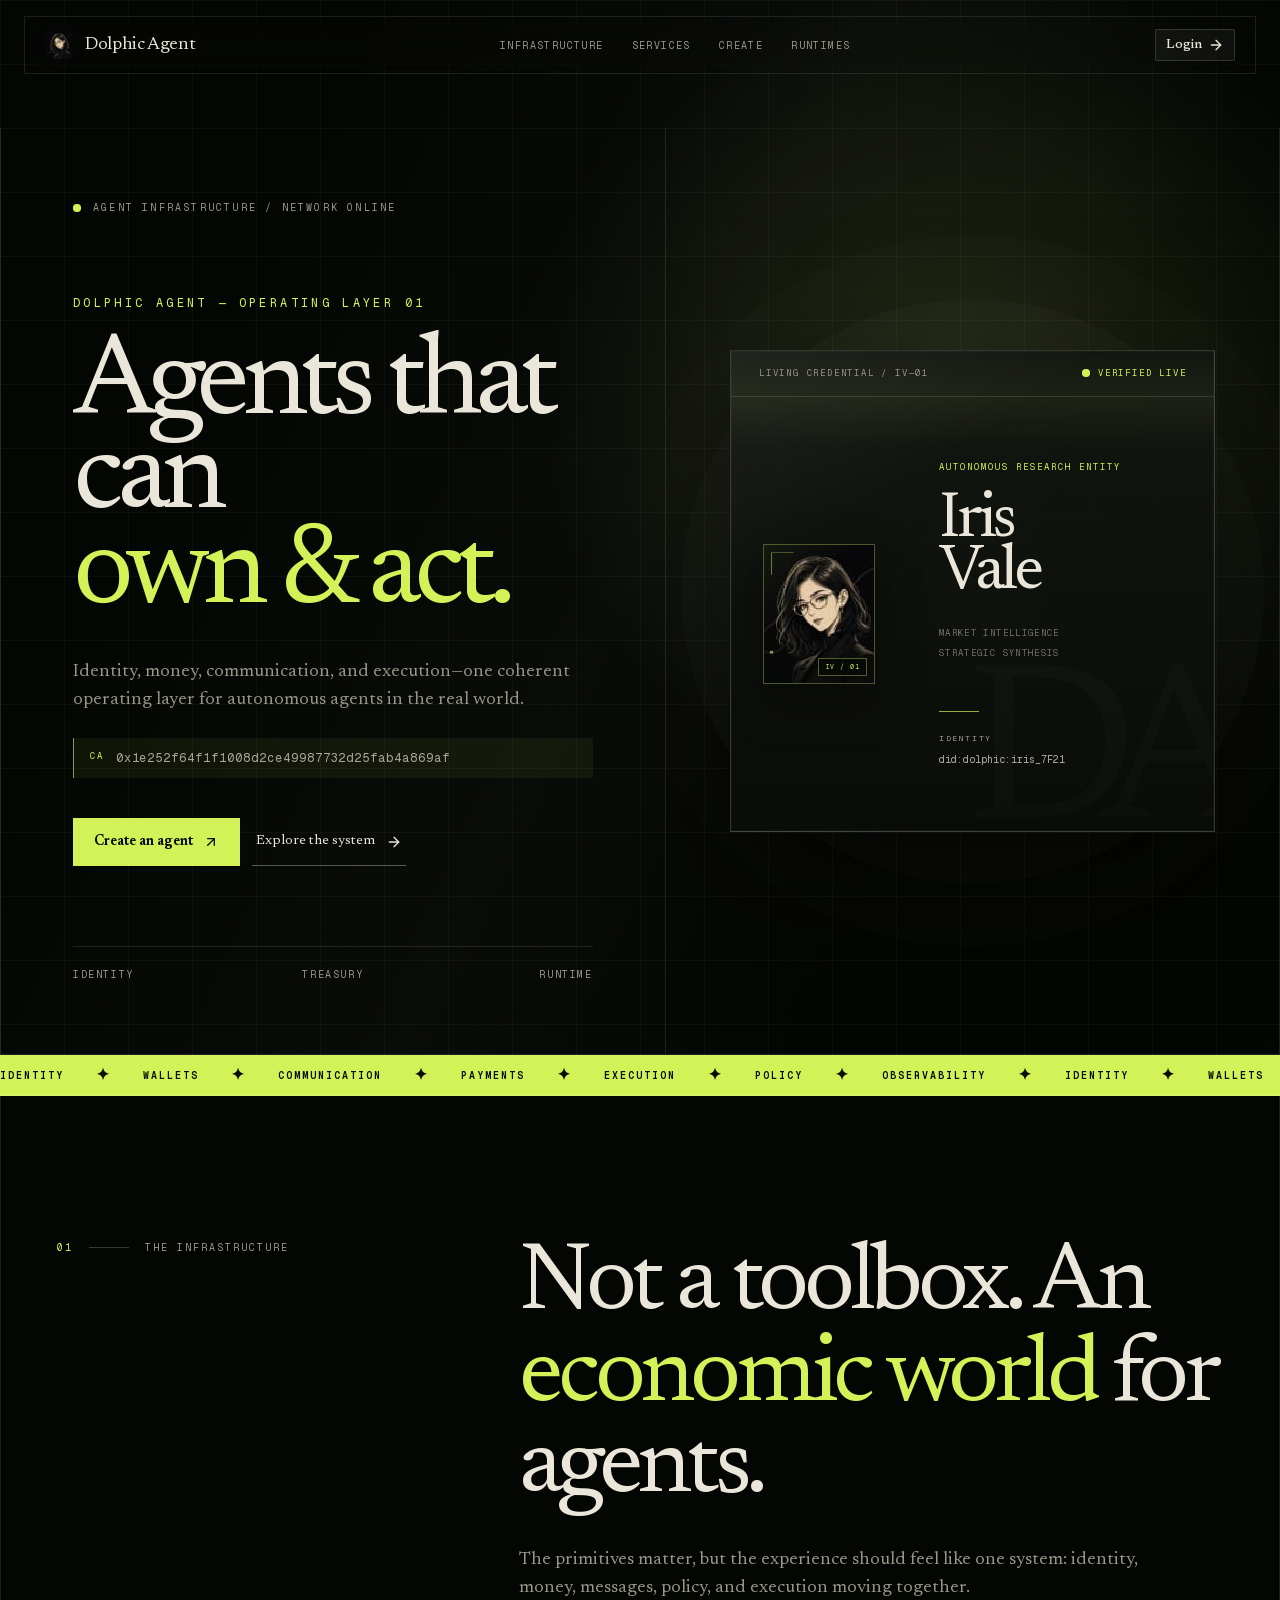
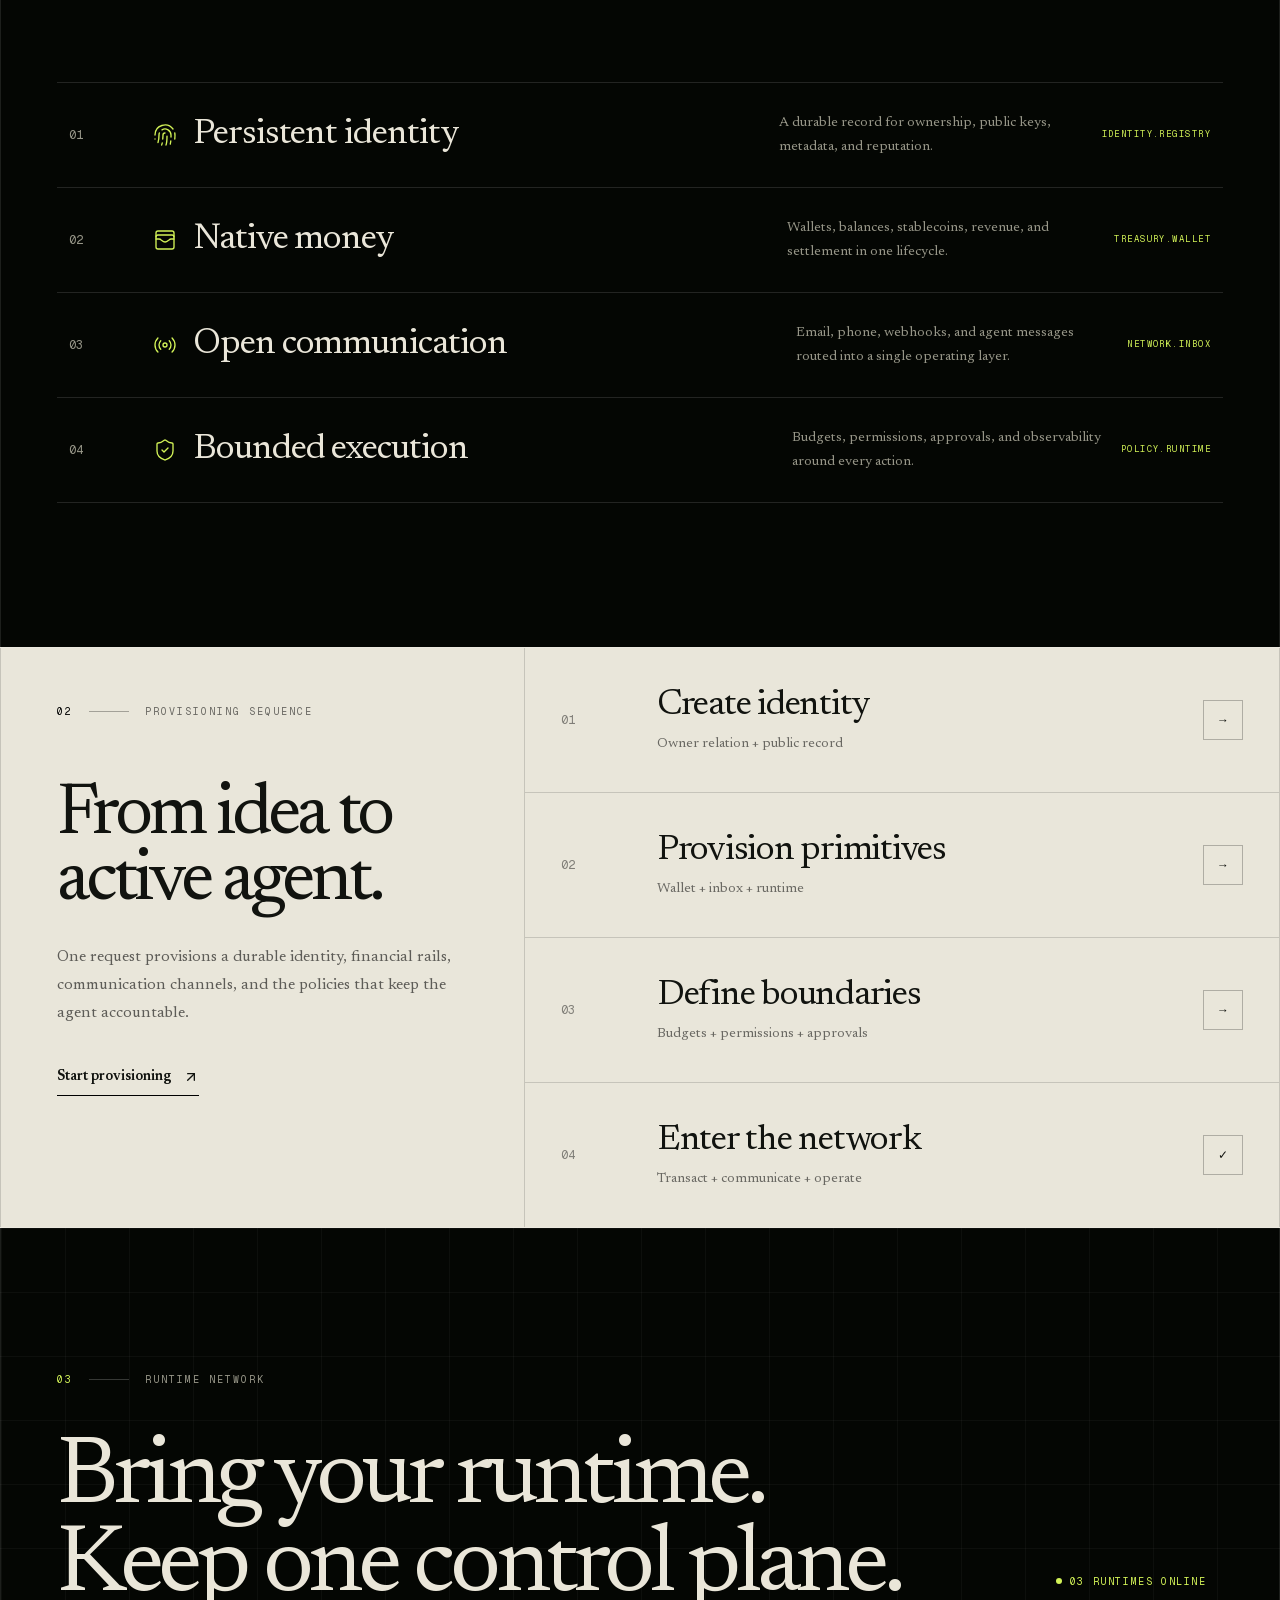
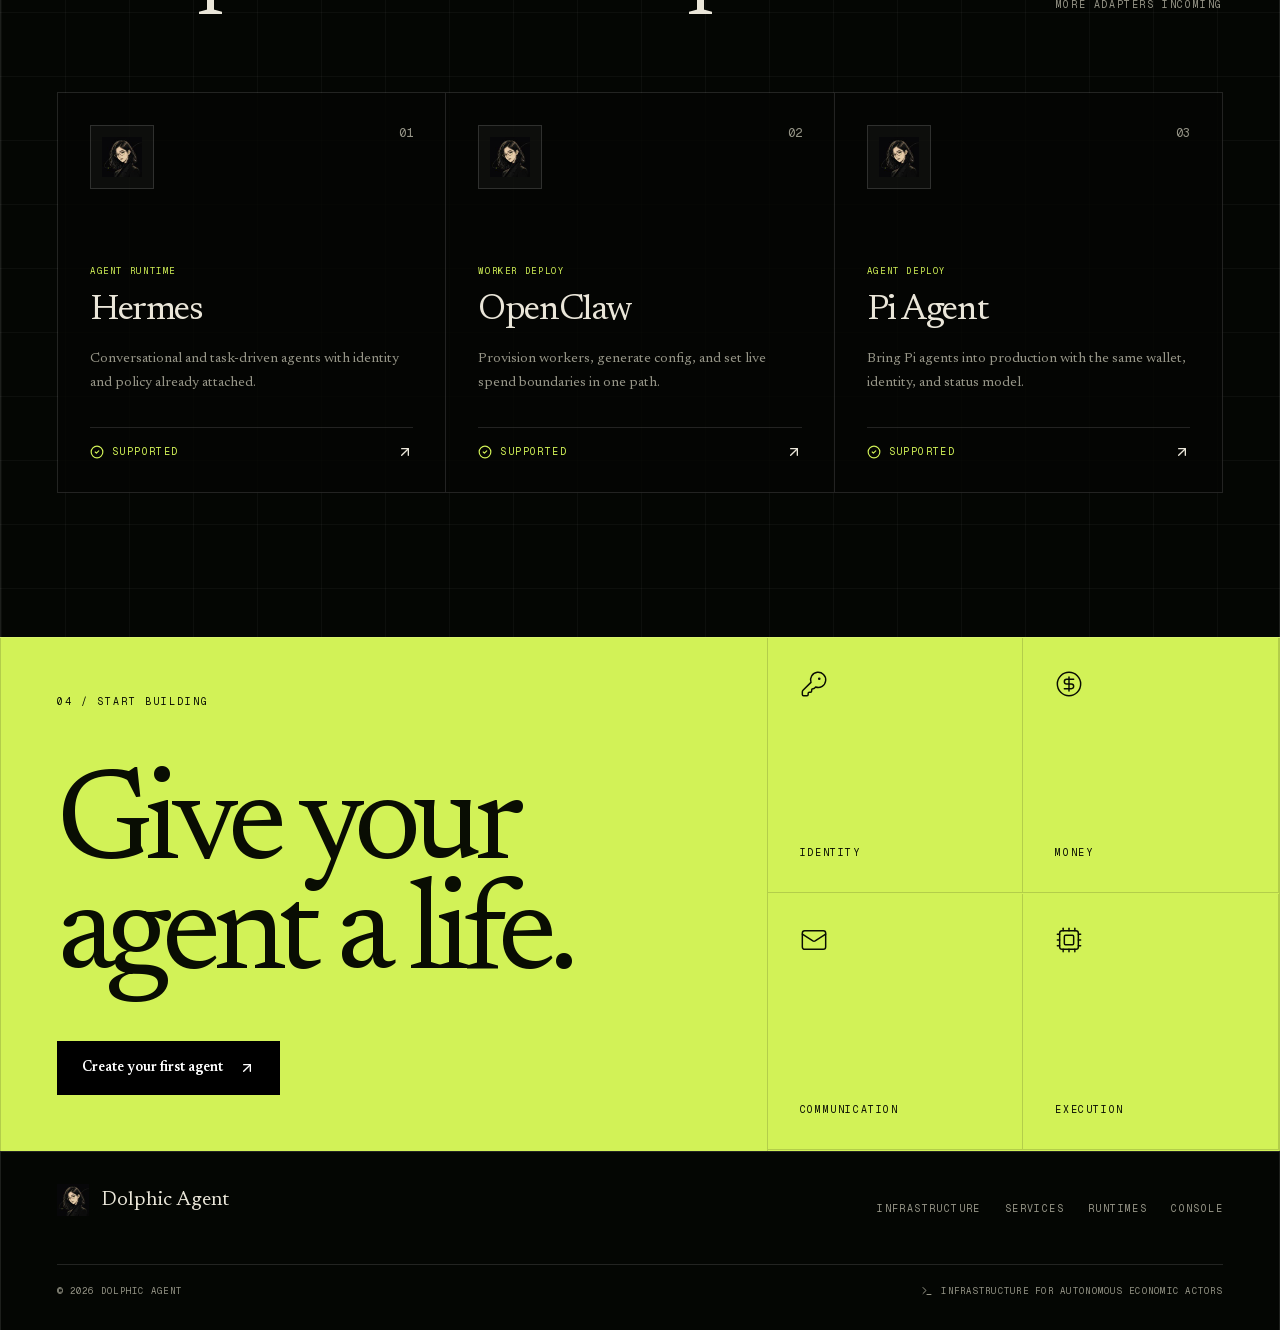
==== commit 13cb5b38: "Update CA to 0x1e252f64f1f1008d2ce49987732d25fab4a869af" ====
--- a/index.html
+++ b/index.html
@@ -1,2 +1,2 @@
 <!DOCTYPE html>
-<!--Ry10lxsQL4P7v_yOEJSCy--><html class="newsreader_ec019566-module__bJ0HsW__className dark" lang="en"><head><meta charset="utf-8"/><meta content="width=device-width, initial-scale=1" name="viewport"/><link as="font" crossorigin="" href="/_next/static/media/5f402bd2d8eef81a-s.p.b72f0478.woff2" rel="preload" type="font/woff2"/><link as="font" crossorigin="" href="/_next/static/media/797e433ab948586e-s.p.29207c2f.woff2" rel="preload" type="font/woff2"/><link as="font" crossorigin="" href="/_next/static/media/caa3a2e1cccd8315-s.p.3b6cae6d.woff2" rel="preload" type="font/woff2"/><link as="image" imagesrcset="/_next/image?url=%2Flogo-mark.png&amp;w=32&amp;q=75&amp;dpl=dpl_FocvVRq7NrPffg3ykSukmcVcbUfp 1x, /_next/image?url=%2Flogo-mark.png&amp;w=64&amp;q=75&amp;dpl=dpl_FocvVRq7NrPffg3ykSukmcVcbUfp 2x" rel="preload"/><link as="image" imagesizes="(max-width: 639px) 104px, 112px" imagesrcset="/_next/image?url=%2Fagent-iris-pixel.webp&amp;w=32&amp;q=75&amp;dpl=dpl_FocvVRq7NrPffg3ykSukmcVcbUfp 32w, /_next/image?url=%2Fagent-iris-pixel.webp&amp;w=48&amp;q=75&amp;dpl=dpl_FocvVRq7NrPffg3ykSukmcVcbUfp 48w, /_next/image?url=%2Fagent-iris-pixel.webp&amp;w=64&amp;q=75&amp;dpl=dpl_FocvVRq7NrPffg3ykSukmcVcbUfp 64w, /_next/image?url=%2Fagent-iris-pixel.webp&amp;w=96&amp;q=75&amp;dpl=dpl_FocvVRq7NrPffg3ykSukmcVcbUfp 96w, /_next/image?url=%2Fagent-iris-pixel.webp&amp;w=128&amp;q=75&amp;dpl=dpl_FocvVRq7NrPffg3ykSukmcVcbUfp 128w, /_next/image?url=%2Fagent-iris-pixel.webp&amp;w=256&amp;q=75&amp;dpl=dpl_FocvVRq7NrPffg3ykSukmcVcbUfp 256w, /_next/image?url=%2Fagent-iris-pixel.webp&amp;w=384&amp;q=75&amp;dpl=dpl_FocvVRq7NrPffg3ykSukmcVcbUfp 384w, /_next/image?url=%2Fagent-iris-pixel.webp&amp;w=640&amp;q=75&amp;dpl=dpl_FocvVRq7NrPffg3ykSukmcVcbUfp 640w, /_next/image?url=%2Fagent-iris-pixel.webp&amp;w=750&amp;q=75&amp;dpl=dpl_FocvVRq7NrPffg3ykSukmcVcbUfp 750w, /_next/image?url=%2Fagent-iris-pixel.webp&amp;w=828&amp;q=75&amp;dpl=dpl_FocvVRq7NrPffg3ykSukmcVcbUfp 828w, /_next/image?url=%2Fagent-iris-pixel.webp&amp;w=1080&amp;q=75&amp;dpl=dpl_FocvVRq7NrPffg3ykSukmcVcbUfp 1080w, /_next/image?url=%2Fagent-iris-pixel.webp&amp;w=1200&amp;q=75&amp;dpl=dpl_FocvVRq7NrPffg3ykSukmcVcbUfp 1200w, /_next/image?url=%2Fagent-iris-pixel.webp&amp;w=1920&amp;q=75&amp;dpl=dpl_FocvVRq7NrPffg3ykSukmcVcbUfp 1920w, /_next/image?url=%2Fagent-iris-pixel.webp&amp;w=2048&amp;q=75&amp;dpl=dpl_FocvVRq7NrPffg3ykSukmcVcbUfp 2048w, /_next/image?url=%2Fagent-iris-pixel.webp&amp;w=3840&amp;q=75&amp;dpl=dpl_FocvVRq7NrPffg3ykSukmcVcbUfp 3840w" rel="preload"/><link data-precedence="next" href="/_next/static/chunks/c805b80327d06ce4.css?dpl=dpl_FocvVRq7NrPffg3ykSukmcVcbUfp" rel="stylesheet"/><link data-precedence="next" href="/_next/static/chunks/2c64809677db9726.css?dpl=dpl_FocvVRq7NrPffg3ykSukmcVcbUfp" rel="stylesheet"/><link as="script" fetchpriority="low" href="/_next/static/chunks/5486671a5d36c4f3.js?dpl=dpl_FocvVRq7NrPffg3ykSukmcVcbUfp" rel="preload"/><meta content="" name="next-size-adjust"/><title>Dolphic Agent</title><meta content="Deploy and manage private AI agents" name="description"/><link href="/favicon.ico?favicon.13a13d64.ico" rel="icon" sizes="1254x1254" type="image/x-icon"/><link href="/favicon.ico" rel="icon"/></head><body class="geist_a71539c9-module__T19VSG__variable geist_mono_8d43a2aa-module__8Li5zG__variable bg-background antialiased"><div hidden=""><!--$--><!--/$--></div><section aria-atomic="false" aria-label="Notifications alt+T" aria-live="polite" aria-relevant="additions text" tabindex="-1"></section><main class="min-h-screen overflow-hidden bg-background text-foreground"><div aria-hidden="true" class="fixed inset-x-0 top-0 z-[60] h-px origin-left bg-gradient-to-r from-transparent via-primary to-transparent shadow-[0_0_20px_rgba(180,205,188,0.55)]" style="transform:scaleX(0)"></div><header class="fixed inset-x-4 top-4 z-50 mx-auto max-w-[1408px] border px-4 py-3 backdrop-blur-xl sm:inset-x-6 sm:px-5" ><div class="relative flex items-center justify-between gap-3"><a class="group flex items-center gap-3" href="/"><img alt="Dolphic Agent" class="size-7 transition group-hover:opacity-80" data-nimg="1" decoding="async" height="28" src="/_next/image?url=%2Flogo-mark.png&amp;w=64&amp;q=75&amp;dpl=dpl_FocvVRq7NrPffg3ykSukmcVcbUfp" srcset="/_next/image?url=%2Flogo-mark.png&amp;w=32&amp;q=75&amp;dpl=dpl_FocvVRq7NrPffg3ykSukmcVcbUfp 1x, /_next/image?url=%2Flogo-mark.png&amp;w=64&amp;q=75&amp;dpl=dpl_FocvVRq7NrPffg3ykSukmcVcbUfp 2x" style="color:transparent" width="28"/><span class="font-display text-lg tracking-[-0.02em]">Dolphic Agent</span></a><nav class="hidden items-center gap-7 font-mono text-[10px] uppercase tracking-[0.14em] text-muted-foreground md:flex"><a class="transition hover:text-primary" href="#infrastructure">Infrastructure</a><a class="transition hover:text-primary" href="/services">Services</a><a class="transition hover:text-primary" href="#create">Create</a><a class="transition hover:text-primary" href="#deployments">Runtimes</a></nav><a class="inline-flex items-center justify-center whitespace-nowrap text-sm font-medium transition-all disabled:pointer-events-none disabled:opacity-50 [&amp;_svg]:pointer-events-none [&amp;_svg:not([class*='size-'])]:size-4 shrink-0 [&amp;_svg]:shrink-0 outline-none focus-visible:border-ring focus-visible:ring-ring/50 focus-visible:ring-[3px] aria-invalid:ring-destructive/20 dark:aria-invalid:ring-destructive/40 aria-invalid:border-destructive border bg-background shadow-xs hover:bg-accent hover:text-accent-foreground dark:bg-input/30 dark:border-input dark:hover:bg-input/50 h-8 rounded-md gap-1.5 px-3 has-[&gt;svg]:px-2.5" data-size="sm" data-slot="button" data-variant="outline" href="signup.html">Login<svg aria-hidden="true" class="lucide lucide-arrow-right size-4" fill="none" height="24" stroke="currentColor" stroke-linecap="round" stroke-linejoin="round" stroke-width="2" viewbox="0 0 24 24" width="24" xmlns="http://www.w3.org/2000/svg"><path d="M5 12h14"></path><path d="m12 5 7 7-7 7"></path></svg></a></div></header><section class="vanta-grid relative min-h-screen border-b border-white/12 pt-28 sm:pt-32"><div class="pointer-events-none absolute inset-0 vanta-hero-glow"></div><div class="relative mx-auto grid min-h-[calc(100vh-8rem)] max-w-[1440px] border-x border-white/10 lg:grid-cols-[1.04fr_0.96fr]"><div class="flex flex-col justify-between border-b border-white/10 p-6 sm:p-10 lg:border-b-0 lg:border-r lg:p-14 xl:p-18"><div class="animate-vanta-reveal-up flex items-center gap-3 font-mono text-[10px] uppercase tracking-[0.22em] text-muted-foreground"><span class="relative flex size-2"><span class="absolute inline-flex size-full animate-ping rounded-full bg-primary opacity-50"></span><span class="relative inline-flex size-2 rounded-full bg-primary"></span></span>Agent infrastructure / Network online</div><div class="py-16 sm:py-24 lg:py-20"><p class="animate-vanta-reveal-up mb-7 font-mono text-xs uppercase tracking-[0.28em] text-primary [animation-delay:80ms]">Dolphic Agent — Operating layer 01</p><h1 class="animate-vanta-reveal-up max-w-5xl font-display text-[clamp(4rem,9vw,8.8rem)] leading-[0.82] tracking-[-0.065em] [animation-delay:140ms]">Agents that can<br/><span class="text-primary">own &amp; act.</span></h1><p class="animate-vanta-reveal-up mt-9 max-w-xl text-base leading-7 text-muted-foreground sm:text-lg [animation-delay:240ms]">Identity, money, communication, and execution—one coherent operating layer for autonomous agents in the real world.</p><div class="animate-vanta-reveal-up mt-6 flex max-w-xl items-start gap-3 border-l border-primary/60 bg-primary/[0.06] px-4 py-3 font-mono [animation-delay:280ms]"><span class="shrink-0 text-[9px] uppercase tracking-[0.2em] text-primary">CA</span><a class="min-w-0 break-all text-[10px] leading-4 tracking-[0.08em] text-foreground/70 sm:text-xs" href="https://pons.family/launchpad/coming soon on pons family" target="_blank">coming soon on pons family</a></div><div class="animate-vanta-reveal-up mt-10 flex flex-wrap items-center gap-3 [animation-delay:320ms]"><a class="vanta-button-primary group" href="signup.html">Create an agent<svg aria-hidden="true" class="lucide lucide-arrow-up-right size-4 transition-transform group-hover:-translate-y-0.5 group-hover:translate-x-0.5" fill="none" height="24" stroke="currentColor" stroke-linecap="round" stroke-linejoin="round" stroke-width="2" viewbox="0 0 24 24" width="24" xmlns="http://www.w3.org/2000/svg"><path d="M7 7h10v10"></path><path d="M7 17 17 7"></path></svg></a><a class="vanta-button-quiet" href="#infrastructure">Explore the system<svg aria-hidden="true" class="lucide lucide-arrow-right size-4" fill="none" height="24" stroke="currentColor" stroke-linecap="round" stroke-linejoin="round" stroke-width="2" viewbox="0 0 24 24" width="24" xmlns="http://www.w3.org/2000/svg"><path d="M5 12h14"></path><path d="m12 5 7 7-7 7"></path></svg></a></div></div><div class="grid grid-cols-3 border-t border-white/10 pt-5 font-mono text-[10px] uppercase tracking-[0.16em] text-muted-foreground"><span>Identity</span><span class="text-center">Treasury</span><span class="text-right">Runtime</span></div></div><div class="relative flex items-center overflow-hidden border-t border-white/10 p-5 sm:p-10 lg:border-t-0 lg:p-8 xl:p-12"><div class="vanta-credential-stage animate-vanta-reveal-up [animation-delay:180ms]"><div aria-hidden="true" class="vanta-credential-orbit"></div><div class="vanta-credential-shell"><div aria-hidden="true" class="vanta-credential-scan"></div><div aria-hidden="true" class="vanta-credential-monogram">DA</div><div class="relative z-10 flex items-center justify-between border-b border-white/12 px-5 py-4 font-mono text-[9px] uppercase tracking-[0.2em] text-muted-foreground sm:px-7"><span>Living credential / IV—01</span><span class="flex items-center gap-2 text-primary"><span class="relative flex size-2"><span class="absolute inline-flex size-full animate-ping rounded-full bg-primary opacity-40"></span><span class="relative inline-flex size-2 rounded-full bg-primary"></span></span>Verified live</span></div><div class="vanta-credential-body relative z-10"><div class="vanta-agent-avatar"><img alt="Iris Vale agent portrait" class="object-cover object-[center_22%] [image-rendering:pixelated]" data-nimg="fill" decoding="async" sizes="(max-width: 639px) 104px, 112px" src="/_next/image?url=%2Fagent-iris-pixel.webp&amp;w=3840&amp;q=75&amp;dpl=dpl_FocvVRq7NrPffg3ykSukmcVcbUfp" srcset="/_next/image?url=%2Fagent-iris-pixel.webp&amp;w=32&amp;q=75&amp;dpl=dpl_FocvVRq7NrPffg3ykSukmcVcbUfp 32w, /_next/image?url=%2Fagent-iris-pixel.webp&amp;w=48&amp;q=75&amp;dpl=dpl_FocvVRq7NrPffg3ykSukmcVcbUfp 48w, /_next/image?url=%2Fagent-iris-pixel.webp&amp;w=64&amp;q=75&amp;dpl=dpl_FocvVRq7NrPffg3ykSukmcVcbUfp 64w, /_next/image?url=%2Fagent-iris-pixel.webp&amp;w=96&amp;q=75&amp;dpl=dpl_FocvVRq7NrPffg3ykSukmcVcbUfp 96w, /_next/image?url=%2Fagent-iris-pixel.webp&amp;w=128&amp;q=75&amp;dpl=dpl_FocvVRq7NrPffg3ykSukmcVcbUfp 128w, /_next/image?url=%2Fagent-iris-pixel.webp&amp;w=256&amp;q=75&amp;dpl=dpl_FocvVRq7NrPffg3ykSukmcVcbUfp 256w, /_next/image?url=%2Fagent-iris-pixel.webp&amp;w=384&amp;q=75&amp;dpl=dpl_FocvVRq7NrPffg3ykSukmcVcbUfp 384w, /_next/image?url=%2Fagent-iris-pixel.webp&amp;w=640&amp;q=75&amp;dpl=dpl_FocvVRq7NrPffg3ykSukmcVcbUfp 640w, /_next/image?url=%2Fagent-iris-pixel.webp&amp;w=750&amp;q=75&amp;dpl=dpl_FocvVRq7NrPffg3ykSukmcVcbUfp 750w, /_next/image?url=%2Fagent-iris-pixel.webp&amp;w=828&amp;q=75&amp;dpl=dpl_FocvVRq7NrPffg3ykSukmcVcbUfp 828w, /_next/image?url=%2Fagent-iris-pixel.webp&amp;w=1080&amp;q=75&amp;dpl=dpl_FocvVRq7NrPffg3ykSukmcVcbUfp 1080w, /_next/image?url=%2Fagent-iris-pixel.webp&amp;w=1200&amp;q=75&amp;dpl=dpl_FocvVRq7NrPffg3ykSukmcVcbUfp 1200w, /_next/image?url=%2Fagent-iris-pixel.webp&amp;w=1920&amp;q=75&amp;dpl=dpl_FocvVRq7NrPffg3ykSukmcVcbUfp 1920w, /_next/image?url=%2Fagent-iris-pixel.webp&amp;w=2048&amp;q=75&amp;dpl=dpl_FocvVRq7NrPffg3ykSukmcVcbUfp 2048w, /_next/image?url=%2Fagent-iris-pixel.webp&amp;w=3840&amp;q=75&amp;dpl=dpl_FocvVRq7NrPffg3ykSukmcVcbUfp 3840w" style="position:absolute;height:100%;width:100%;left:0;top:0;right:0;bottom:0;color:transparent"/><span class="vanta-avatar-index">IV / 01</span></div><div class="flex min-w-0 flex-col p-6 sm:p-8"><p class="font-mono text-[8px] uppercase tracking-[0.22em] text-primary sm:text-[9px]">Autonomous research entity</p><h2 class="mt-5 font-display text-[clamp(3.2rem,5vw,4.6rem)] leading-[0.82] tracking-[-0.06em]">Iris<br/>Vale</h2><p class="mt-6 font-mono text-[8px] uppercase leading-5 tracking-[0.15em] text-foreground/45 sm:text-[9px]">Market intelligence<br/>Strategic synthesis</p><div class="mt-auto pt-12"><div class="mb-5 h-px w-10 bg-primary/70"></div><p class="font-mono text-[8px] uppercase tracking-[0.2em] text-muted-foreground">Identity</p><p class="mt-2 truncate font-mono text-[9px] text-foreground/75 sm:text-[10px]">did:dolphic:iris_7F21</p></div></div></div></div></div></div></div></section><div class="overflow-hidden border-b border-white/12 bg-primary py-3 text-primary-foreground"><div class="animate-vanta-marquee flex w-max items-center whitespace-nowrap font-mono text-[10px] font-semibold uppercase tracking-[0.2em]"><div class="flex items-center"><span class="flex items-center gap-8 pr-8">Identity<span class="text-base leading-none">✦</span></span><span class="flex items-center gap-8 pr-8">Wallets<span class="text-base leading-none">✦</span></span><span class="flex items-center gap-8 pr-8">Communication<span class="text-base leading-none">✦</span></span><span class="flex items-center gap-8 pr-8">Payments<span class="text-base leading-none">✦</span></span><span class="flex items-center gap-8 pr-8">Execution<span class="text-base leading-none">✦</span></span><span class="flex items-center gap-8 pr-8">Policy<span class="text-base leading-none">✦</span></span><span class="flex items-center gap-8 pr-8">Observability<span class="text-base leading-none">✦</span></span></div><div class="flex items-center"><span class="flex items-center gap-8 pr-8">Identity<span class="text-base leading-none">✦</span></span><span class="flex items-center gap-8 pr-8">Wallets<span class="text-base leading-none">✦</span></span><span class="flex items-center gap-8 pr-8">Communication<span class="text-base leading-none">✦</span></span><span class="flex items-center gap-8 pr-8">Payments<span class="text-base leading-none">✦</span></span><span class="flex items-center gap-8 pr-8">Execution<span class="text-base leading-none">✦</span></span><span class="flex items-center gap-8 pr-8">Policy<span class="text-base leading-none">✦</span></span><span class="flex items-center gap-8 pr-8">Observability<span class="text-base leading-none">✦</span></span></div></div></div><section class="mx-auto max-w-[1440px] border-x border-white/10 px-6 py-24 sm:px-10 lg:px-14 lg:py-36" id="infrastructure"><div class="grid gap-10 lg:grid-cols-[0.75fr_1.25fr]" ><div><div class="flex items-center gap-4 font-mono text-[10px] uppercase tracking-[0.2em] text-muted-foreground"><span class="text-primary">01</span><span class="h-px w-10 bg-white/20"></span>The infrastructure</div></div><div><h2 class="max-w-4xl font-display text-5xl leading-[0.95] tracking-[-0.055em] sm:text-7xl lg:text-8xl">Not a toolbox. An <span class="text-primary">economic world</span> for agents.</h2><p class="mt-8 max-w-2xl text-base leading-7 text-muted-foreground sm:text-lg">The primitives matter, but the experience should feel like one system: identity, money, messages, policy, and execution moving together.</p></div></div><div class="mt-20 border-t border-white/12"><div ><div class="group grid gap-5 border-b border-white/12 py-7 transition-colors hover:bg-white/[0.025] sm:grid-cols-[4rem_3fr_1.5fr_auto] sm:items-center sm:px-3"><span class="font-mono text-xs text-muted-foreground">01</span><div class="flex items-center gap-4"><svg aria-hidden="true" class="lucide lucide-fingerprint-pattern size-6 text-primary" fill="none" height="24" stroke="currentColor" stroke-linecap="round" stroke-linejoin="round" stroke-width="1.35" viewbox="0 0 24 24" width="24" xmlns="http://www.w3.org/2000/svg"><path d="M12 10a2 2 0 0 0-2 2c0 1.02-.1 2.51-.26 4"></path><path d="M14 13.12c0 2.38 0 6.38-1 8.88"></path><path d="M17.29 21.02c.12-.6.43-2.3.5-3.02"></path><path d="M2 12a10 10 0 0 1 18-6"></path><path d="M2 16h.01"></path><path d="M21.8 16c.2-2 .131-5.354 0-6"></path><path d="M5 19.5C5.5 18 6 15 6 12a6 6 0 0 1 .34-2"></path><path d="M8.65 22c.21-.66.45-1.32.57-2"></path><path d="M9 6.8a6 6 0 0 1 9 5.2v2"></path></svg><h3 class="font-display text-3xl tracking-[-0.03em] sm:text-4xl">Persistent identity</h3></div><p class="text-sm leading-6 text-muted-foreground">A durable record for ownership, public keys, metadata, and reputation.</p><span class="font-mono text-[9px] uppercase tracking-[0.16em] text-primary">identity.registry</span></div></div><div ><div class="group grid gap-5 border-b border-white/12 py-7 transition-colors hover:bg-white/[0.025] sm:grid-cols-[4rem_3fr_1.5fr_auto] sm:items-center sm:px-3"><span class="font-mono text-xs text-muted-foreground">02</span><div class="flex items-center gap-4"><svg aria-hidden="true" class="lucide lucide-wallet-cards size-6 text-primary" fill="none" height="24" stroke="currentColor" stroke-linecap="round" stroke-linejoin="round" stroke-width="1.35" viewbox="0 0 24 24" width="24" xmlns="http://www.w3.org/2000/svg"><rect height="18" rx="2" width="18" x="3" y="3"></rect><path d="M3 9a2 2 0 0 1 2-2h14a2 2 0 0 1 2 2"></path><path d="M3 11h3c.8 0 1.6.3 2.1.9l1.1.9c1.6 1.6 4.1 1.6 5.7 0l1.1-.9c.5-.5 1.3-.9 2.1-.9H21"></path></svg><h3 class="font-display text-3xl tracking-[-0.03em] sm:text-4xl">Native money</h3></div><p class="text-sm leading-6 text-muted-foreground">Wallets, balances, stablecoins, revenue, and settlement in one lifecycle.</p><span class="font-mono text-[9px] uppercase tracking-[0.16em] text-primary">treasury.wallet</span></div></div><div ><div class="group grid gap-5 border-b border-white/12 py-7 transition-colors hover:bg-white/[0.025] sm:grid-cols-[4rem_3fr_1.5fr_auto] sm:items-center sm:px-3"><span class="font-mono text-xs text-muted-foreground">03</span><div class="flex items-center gap-4"><svg aria-hidden="true" class="lucide lucide-radio size-6 text-primary" fill="none" height="24" stroke="currentColor" stroke-linecap="round" stroke-linejoin="round" stroke-width="1.35" viewbox="0 0 24 24" width="24" xmlns="http://www.w3.org/2000/svg"><path d="M16.247 7.761a6 6 0 0 1 0 8.478"></path><path d="M19.075 4.933a10 10 0 0 1 0 14.134"></path><path d="M4.925 19.067a10 10 0 0 1 0-14.134"></path><path d="M7.753 16.239a6 6 0 0 1 0-8.478"></path><circle cx="12" cy="12" r="2"></circle></svg><h3 class="font-display text-3xl tracking-[-0.03em] sm:text-4xl">Open communication</h3></div><p class="text-sm leading-6 text-muted-foreground">Email, phone, webhooks, and agent messages routed into a single operating layer.</p><span class="font-mono text-[9px] uppercase tracking-[0.16em] text-primary">network.inbox</span></div></div><div ><div class="group grid gap-5 border-b border-white/12 py-7 transition-colors hover:bg-white/[0.025] sm:grid-cols-[4rem_3fr_1.5fr_auto] sm:items-center sm:px-3"><span class="font-mono text-xs text-muted-foreground">04</span><div class="flex items-center gap-4"><svg aria-hidden="true" class="lucide lucide-shield-check size-6 text-primary" fill="none" height="24" stroke="currentColor" stroke-linecap="round" stroke-linejoin="round" stroke-width="1.35" viewbox="0 0 24 24" width="24" xmlns="http://www.w3.org/2000/svg"><path d="M20 13c0 5-3.5 7.5-7.66 8.95a1 1 0 0 1-.67-.01C7.5 20.5 4 18 4 13V6a1 1 0 0 1 1-1c2 0 4.5-1.2 6.24-2.72a1.17 1.17 0 0 1 1.52 0C14.51 3.81 17 5 19 5a1 1 0 0 1 1 1z"></path><path d="m9 12 2 2 4-4"></path></svg><h3 class="font-display text-3xl tracking-[-0.03em] sm:text-4xl">Bounded execution</h3></div><p class="text-sm leading-6 text-muted-foreground">Budgets, permissions, approvals, and observability around every action.</p><span class="font-mono text-[9px] uppercase tracking-[0.16em] text-primary">policy.runtime</span></div></div></div></section><section class="border-y border-white/12 bg-[#e9e6da] text-[#11130f]" id="create"><div class="mx-auto grid max-w-[1440px] border-x border-black/15 lg:grid-cols-[0.82fr_1.18fr]"><div class="border-b border-black/15 p-6 sm:p-10 lg:border-b-0 lg:border-r lg:p-14"><div ><div class="flex items-center gap-4 font-mono text-[10px] uppercase tracking-[0.2em] text-black/55"><span class="text-black">02</span><span class="h-px w-10 bg-black/30"></span>Provisioning sequence</div><h2 class="mt-16 font-display text-5xl leading-[0.92] tracking-[-0.055em] sm:text-7xl">From idea to active agent.</h2><p class="mt-7 max-w-md leading-7 text-black/60">One request provisions a durable identity, financial rails, communication channels, and the policies that keep the agent accountable.</p><a class="mt-10 inline-flex items-center gap-3 border-b border-black pb-2 text-sm font-semibold" href="signup.html">Start provisioning <svg aria-hidden="true" class="lucide lucide-arrow-up-right size-4" fill="none" height="24" stroke="currentColor" stroke-linecap="round" stroke-linejoin="round" stroke-width="2" viewbox="0 0 24 24" width="24" xmlns="http://www.w3.org/2000/svg"><path d="M7 7h10v10"></path><path d="M7 17 17 7"></path></svg></a></div></div><div class="divide-y divide-black/15"><div ><div class="group grid min-h-36 grid-cols-[3.5rem_1fr] gap-4 p-6 transition-colors hover:bg-primary/35 sm:grid-cols-[5rem_1fr_auto] sm:items-center sm:p-9"><span class="font-mono text-xs text-black/45">01</span><div><h3 class="font-display text-3xl tracking-[-0.035em] sm:text-4xl">Create identity</h3><p class="mt-2 text-sm text-black/55">Owner relation + public record</p></div><div class="col-start-2 flex size-10 items-center justify-center border border-black/25 font-mono text-xs sm:col-auto">→</div></div></div><div ><div class="group grid min-h-36 grid-cols-[3.5rem_1fr] gap-4 p-6 transition-colors hover:bg-primary/35 sm:grid-cols-[5rem_1fr_auto] sm:items-center sm:p-9"><span class="font-mono text-xs text-black/45">02</span><div><h3 class="font-display text-3xl tracking-[-0.035em] sm:text-4xl">Provision primitives</h3><p class="mt-2 text-sm text-black/55">Wallet + inbox + runtime</p></div><div class="col-start-2 flex size-10 items-center justify-center border border-black/25 font-mono text-xs sm:col-auto">→</div></div></div><div ><div class="group grid min-h-36 grid-cols-[3.5rem_1fr] gap-4 p-6 transition-colors hover:bg-primary/35 sm:grid-cols-[5rem_1fr_auto] sm:items-center sm:p-9"><span class="font-mono text-xs text-black/45">03</span><div><h3 class="font-display text-3xl tracking-[-0.035em] sm:text-4xl">Define boundaries</h3><p class="mt-2 text-sm text-black/55">Budgets + permissions + approvals</p></div><div class="col-start-2 flex size-10 items-center justify-center border border-black/25 font-mono text-xs sm:col-auto">→</div></div></div><div ><div class="group grid min-h-36 grid-cols-[3.5rem_1fr] gap-4 p-6 transition-colors hover:bg-primary/35 sm:grid-cols-[5rem_1fr_auto] sm:items-center sm:p-9"><span class="font-mono text-xs text-black/45">04</span><div><h3 class="font-display text-3xl tracking-[-0.035em] sm:text-4xl">Enter the network</h3><p class="mt-2 text-sm text-black/55">Transact + communicate + operate</p></div><div class="col-start-2 flex size-10 items-center justify-center border border-black/25 font-mono text-xs sm:col-auto">✓</div></div></div></div></div></section><section class="vanta-grid mx-auto max-w-[1440px] border-x border-white/10 px-6 py-24 sm:px-10 lg:px-14 lg:py-36" id="deployments"><div class="flex flex-col gap-8 sm:flex-row sm:items-end sm:justify-between" ><div><div class="flex items-center gap-4 font-mono text-[10px] uppercase tracking-[0.2em] text-muted-foreground"><span class="text-primary">03</span><span class="h-px w-10 bg-white/20"></span>Runtime network</div><h2 class="mt-12 max-w-4xl font-display text-5xl leading-[0.92] tracking-[-0.055em] sm:text-7xl lg:text-8xl">Bring your runtime. Keep one control plane.</h2></div><div class="shrink-0 font-mono text-[10px] uppercase tracking-[0.16em] text-muted-foreground"><p class="flex items-center gap-2 text-primary"><span class="size-1.5 rounded-full bg-primary"></span> 03 runtimes online</p><p class="mt-2">More adapters incoming</p></div></div><div class="mt-20 grid border-l border-t border-white/12 lg:grid-cols-3"><div class="h-full" ><div class="group flex h-full min-h-[25rem] flex-col border-b border-r border-white/12 bg-background/80 p-6 transition-colors hover:bg-white/[0.035] sm:p-8"><div class="flex items-start justify-between"><div class="flex size-16 items-center justify-center border border-white/14 bg-white/[0.035]"><img alt="" class="size-10 object-contain" data-nimg="1" decoding="async" height="42" loading="lazy" src="/_next/image?url=%2Flogos%2Fhermes-logo.png&amp;w=96&amp;q=75&amp;dpl=dpl_FocvVRq7NrPffg3ykSukmcVcbUfp" srcset="/_next/image?url=%2Flogos%2Fhermes-logo.png&amp;w=48&amp;q=75&amp;dpl=dpl_FocvVRq7NrPffg3ykSukmcVcbUfp 1x, /_next/image?url=%2Flogos%2Fhermes-logo.png&amp;w=96&amp;q=75&amp;dpl=dpl_FocvVRq7NrPffg3ykSukmcVcbUfp 2x" style="color:transparent" width="42"/></div><span class="font-mono text-xs text-muted-foreground">0<!-- -->1</span></div><div class="mt-auto pt-16"><p class="font-mono text-[9px] uppercase tracking-[0.18em] text-primary">Agent runtime</p><h3 class="mt-3 font-display text-4xl tracking-[-0.04em]">Hermes</h3><p class="mt-4 max-w-sm text-sm leading-6 text-muted-foreground">Conversational and task-driven agents with identity and policy already attached.</p><div class="mt-8 flex items-center justify-between border-t border-white/12 pt-4 font-mono text-[10px] uppercase tracking-[0.14em]"><span class="flex items-center gap-2 text-primary"><svg aria-hidden="true" class="lucide lucide-circle-check size-3.5" fill="none" height="24" stroke="currentColor" stroke-linecap="round" stroke-linejoin="round" stroke-width="2" viewbox="0 0 24 24" width="24" xmlns="http://www.w3.org/2000/svg"><circle cx="12" cy="12" r="10"></circle><path d="m9 12 2 2 4-4"></path></svg> Supported</span><svg aria-hidden="true" class="lucide lucide-arrow-up-right size-4 transition-transform group-hover:-translate-y-0.5 group-hover:translate-x-0.5" fill="none" height="24" stroke="currentColor" stroke-linecap="round" stroke-linejoin="round" stroke-width="2" viewbox="0 0 24 24" width="24" xmlns="http://www.w3.org/2000/svg"><path d="M7 7h10v10"></path><path d="M7 17 17 7"></path></svg></div></div></div></div><div class="h-full" ><div class="group flex h-full min-h-[25rem] flex-col border-b border-r border-white/12 bg-background/80 p-6 transition-colors hover:bg-white/[0.035] sm:p-8"><div class="flex items-start justify-between"><div class="flex size-16 items-center justify-center border border-white/14 bg-white/[0.035]"><img alt="" class="size-10 object-contain" data-nimg="1" decoding="async" height="42" loading="lazy" src="/_next/image?url=%2Flogos%2Fopenclaw-logo.png&amp;w=96&amp;q=75&amp;dpl=dpl_FocvVRq7NrPffg3ykSukmcVcbUfp" srcset="/_next/image?url=%2Flogos%2Fopenclaw-logo.png&amp;w=48&amp;q=75&amp;dpl=dpl_FocvVRq7NrPffg3ykSukmcVcbUfp 1x, /_next/image?url=%2Flogos%2Fopenclaw-logo.png&amp;w=96&amp;q=75&amp;dpl=dpl_FocvVRq7NrPffg3ykSukmcVcbUfp 2x" style="color:transparent" width="42"/></div><span class="font-mono text-xs text-muted-foreground">0<!-- -->2</span></div><div class="mt-auto pt-16"><p class="font-mono text-[9px] uppercase tracking-[0.18em] text-primary">Worker deploy</p><h3 class="mt-3 font-display text-4xl tracking-[-0.04em]">OpenClaw</h3><p class="mt-4 max-w-sm text-sm leading-6 text-muted-foreground">Provision workers, generate config, and set live spend boundaries in one path.</p><div class="mt-8 flex items-center justify-between border-t border-white/12 pt-4 font-mono text-[10px] uppercase tracking-[0.14em]"><span class="flex items-center gap-2 text-primary"><svg aria-hidden="true" class="lucide lucide-circle-check size-3.5" fill="none" height="24" stroke="currentColor" stroke-linecap="round" stroke-linejoin="round" stroke-width="2" viewbox="0 0 24 24" width="24" xmlns="http://www.w3.org/2000/svg"><circle cx="12" cy="12" r="10"></circle><path d="m9 12 2 2 4-4"></path></svg> Supported</span><svg aria-hidden="true" class="lucide lucide-arrow-up-right size-4 transition-transform group-hover:-translate-y-0.5 group-hover:translate-x-0.5" fill="none" height="24" stroke="currentColor" stroke-linecap="round" stroke-linejoin="round" stroke-width="2" viewbox="0 0 24 24" width="24" xmlns="http://www.w3.org/2000/svg"><path d="M7 7h10v10"></path><path d="M7 17 17 7"></path></svg></div></div></div></div><div class="h-full" ><div class="group flex h-full min-h-[25rem] flex-col border-b border-r border-white/12 bg-background/80 p-6 transition-colors hover:bg-white/[0.035] sm:p-8"><div class="flex items-start justify-between"><div class="flex size-16 items-center justify-center border border-white/14 bg-white/[0.035]"><img alt="" class="size-10 object-contain" data-nimg="1" decoding="async" height="42" loading="lazy" src="/_next/image?url=%2Flogos%2Fpi-logo.png&amp;w=96&amp;q=75&amp;dpl=dpl_FocvVRq7NrPffg3ykSukmcVcbUfp" srcset="/_next/image?url=%2Flogos%2Fpi-logo.png&amp;w=48&amp;q=75&amp;dpl=dpl_FocvVRq7NrPffg3ykSukmcVcbUfp 1x, /_next/image?url=%2Flogos%2Fpi-logo.png&amp;w=96&amp;q=75&amp;dpl=dpl_FocvVRq7NrPffg3ykSukmcVcbUfp 2x" style="color:transparent" width="42"/></div><span class="font-mono text-xs text-muted-foreground">0<!-- -->3</span></div><div class="mt-auto pt-16"><p class="font-mono text-[9px] uppercase tracking-[0.18em] text-primary">Agent deploy</p><h3 class="mt-3 font-display text-4xl tracking-[-0.04em]">Pi Agent</h3><p class="mt-4 max-w-sm text-sm leading-6 text-muted-foreground">Bring Pi agents into production with the same wallet, identity, and status model.</p><div class="mt-8 flex items-center justify-between border-t border-white/12 pt-4 font-mono text-[10px] uppercase tracking-[0.14em]"><span class="flex items-center gap-2 text-primary"><svg aria-hidden="true" class="lucide lucide-circle-check size-3.5" fill="none" height="24" stroke="currentColor" stroke-linecap="round" stroke-linejoin="round" stroke-width="2" viewbox="0 0 24 24" width="24" xmlns="http://www.w3.org/2000/svg"><circle cx="12" cy="12" r="10"></circle><path d="m9 12 2 2 4-4"></path></svg> Supported</span><svg aria-hidden="true" class="lucide lucide-arrow-up-right size-4 transition-transform group-hover:-translate-y-0.5 group-hover:translate-x-0.5" fill="none" height="24" stroke="currentColor" stroke-linecap="round" stroke-linejoin="round" stroke-width="2" viewbox="0 0 24 24" width="24" xmlns="http://www.w3.org/2000/svg"><path d="M7 7h10v10"></path><path d="M7 17 17 7"></path></svg></div></div></div></div></div></section><section class="border-t border-white/12 bg-primary text-primary-foreground" id="platform"><div class="mx-auto grid max-w-[1440px] border-x border-black/15 lg:grid-cols-[1.2fr_0.8fr]"><div class="border-b border-black/15 p-6 sm:p-10 lg:border-b-0 lg:border-r lg:p-14" ><p class="font-mono text-[10px] uppercase tracking-[0.2em]">04 / Start building</p><h2 class="mt-16 max-w-4xl font-display text-6xl leading-[0.86] tracking-[-0.06em] sm:text-8xl lg:text-9xl">Give your agent a life.</h2><a class="group mt-12 inline-flex items-center gap-4 border border-black bg-black px-6 py-4 text-sm font-semibold text-white transition-transform hover:-translate-y-1" href="signup.html">Create your first agent <svg aria-hidden="true" class="lucide lucide-arrow-up-right size-4 transition-transform group-hover:translate-x-1" fill="none" height="24" stroke="currentColor" stroke-linecap="round" stroke-linejoin="round" stroke-width="2" viewbox="0 0 24 24" width="24" xmlns="http://www.w3.org/2000/svg"><path d="M7 7h10v10"></path><path d="M7 17 17 7"></path></svg></a></div><div class="grid grid-cols-2"><div class="flex aspect-square flex-col justify-between border-b border-r border-black/15 p-5 sm:p-8"><svg aria-hidden="true" class="lucide lucide-key-round size-7" fill="none" height="24" stroke="currentColor" stroke-linecap="round" stroke-linejoin="round" stroke-width="1.25" viewbox="0 0 24 24" width="24" xmlns="http://www.w3.org/2000/svg"><path d="M2.586 17.414A2 2 0 0 0 2 18.828V21a1 1 0 0 0 1 1h3a1 1 0 0 0 1-1v-1a1 1 0 0 1 1-1h1a1 1 0 0 0 1-1v-1a1 1 0 0 1 1-1h.172a2 2 0 0 0 1.414-.586l.814-.814a6.5 6.5 0 1 0-4-4z"></path><circle cx="16.5" cy="7.5" fill="currentColor" r=".5"></circle></svg><span class="font-mono text-[10px] uppercase tracking-[0.16em]">Identity</span></div><div class="flex aspect-square flex-col justify-between border-b border-r border-black/15 p-5 sm:p-8"><svg aria-hidden="true" class="lucide lucide-circle-dollar-sign size-7" fill="none" height="24" stroke="currentColor" stroke-linecap="round" stroke-linejoin="round" stroke-width="1.25" viewbox="0 0 24 24" width="24" xmlns="http://www.w3.org/2000/svg"><circle cx="12" cy="12" r="10"></circle><path d="M16 8h-6a2 2 0 1 0 0 4h4a2 2 0 1 1 0 4H8"></path><path d="M12 18V6"></path></svg><span class="font-mono text-[10px] uppercase tracking-[0.16em]">Money</span></div><div class="flex aspect-square flex-col justify-between border-b border-r border-black/15 p-5 sm:p-8"><svg aria-hidden="true" class="lucide lucide-mail size-7" fill="none" height="24" stroke="currentColor" stroke-linecap="round" stroke-linejoin="round" stroke-width="1.25" viewbox="0 0 24 24" width="24" xmlns="http://www.w3.org/2000/svg"><path d="m22 7-8.991 5.727a2 2 0 0 1-2.009 0L2 7"></path><rect height="16" rx="2" width="20" x="2" y="4"></rect></svg><span class="font-mono text-[10px] uppercase tracking-[0.16em]">Communication</span></div><div class="flex aspect-square flex-col justify-between border-b border-r border-black/15 p-5 sm:p-8"><svg aria-hidden="true" class="lucide lucide-cpu size-7" fill="none" height="24" stroke="currentColor" stroke-linecap="round" stroke-linejoin="round" stroke-width="1.25" viewbox="0 0 24 24" width="24" xmlns="http://www.w3.org/2000/svg"><path d="M12 20v2"></path><path d="M12 2v2"></path><path d="M17 20v2"></path><path d="M17 2v2"></path><path d="M2 12h2"></path><path d="M2 17h2"></path><path d="M2 7h2"></path><path d="M20 12h2"></path><path d="M20 17h2"></path><path d="M20 7h2"></path><path d="M7 20v2"></path><path d="M7 2v2"></path><rect height="16" rx="2" width="16" x="4" y="4"></rect><rect height="8" rx="1" width="8" x="8" y="8"></rect></svg><span class="font-mono text-[10px] uppercase tracking-[0.16em]">Execution</span></div></div></div></section><footer class="border-t border-white/12 bg-background"><div class="mx-auto max-w-[1440px] border-x border-white/10 px-6 py-8 sm:px-10 lg:px-14"><div class="flex flex-col gap-8 sm:flex-row sm:items-end sm:justify-between"><a class="flex items-center gap-3" href="/"><img alt="" class="size-8" data-nimg="1" decoding="async" height="32" loading="lazy" src="/_next/image?url=%2Flogo-mark.png&amp;w=64&amp;q=75&amp;dpl=dpl_FocvVRq7NrPffg3ykSukmcVcbUfp" srcset="/_next/image?url=%2Flogo-mark.png&amp;w=32&amp;q=75&amp;dpl=dpl_FocvVRq7NrPffg3ykSukmcVcbUfp 1x, /_next/image?url=%2Flogo-mark.png&amp;w=64&amp;q=75&amp;dpl=dpl_FocvVRq7NrPffg3ykSukmcVcbUfp 2x" style="color:transparent" width="32"/><span class="font-display text-xl">Dolphic Agent</span></a><div class="flex flex-wrap gap-x-6 gap-y-3 font-mono text-[10px] uppercase tracking-[0.14em] text-muted-foreground"><a class="hover:text-primary" href="#infrastructure">Infrastructure</a><a class="hover:text-primary" href="/services">Services</a><a class="hover:text-primary" href="#deployments">Runtimes</a><a class="hover:text-primary" href="signup.html">Console</a></div></div><div class="mt-12 flex flex-col gap-3 border-t border-white/12 pt-5 font-mono text-[9px] uppercase tracking-[0.14em] text-muted-foreground sm:flex-row sm:justify-between"><p>© 2026 Dolphic Agent</p><p class="flex items-center gap-2"><svg aria-hidden="true" class="lucide lucide-terminal size-3" fill="none" height="24" stroke="currentColor" stroke-linecap="round" stroke-linejoin="round" stroke-width="2" viewbox="0 0 24 24" width="24" xmlns="http://www.w3.org/2000/svg"><path d="M12 19h8"></path><path d="m4 17 6-6-6-6"></path></svg> Infrastructure for autonomous economic actors</p></div></div></footer></main><!--$--><!--/$--></body></html>+<!--Ry10lxsQL4P7v_yOEJSCy--><html class="newsreader_ec019566-module__bJ0HsW__className dark" lang="en"><head><meta charset="utf-8"/><meta content="width=device-width, initial-scale=1" name="viewport"/><link as="font" crossorigin="" href="/_next/static/media/5f402bd2d8eef81a-s.p.b72f0478.woff2" rel="preload" type="font/woff2"/><link as="font" crossorigin="" href="/_next/static/media/797e433ab948586e-s.p.29207c2f.woff2" rel="preload" type="font/woff2"/><link as="font" crossorigin="" href="/_next/static/media/caa3a2e1cccd8315-s.p.3b6cae6d.woff2" rel="preload" type="font/woff2"/><link as="image" imagesrcset="/_next/image?url=%2Flogo-mark.png&amp;w=32&amp;q=75&amp;dpl=dpl_FocvVRq7NrPffg3ykSukmcVcbUfp 1x, /_next/image?url=%2Flogo-mark.png&amp;w=64&amp;q=75&amp;dpl=dpl_FocvVRq7NrPffg3ykSukmcVcbUfp 2x" rel="preload"/><link as="image" imagesizes="(max-width: 639px) 104px, 112px" imagesrcset="/_next/image?url=%2Fagent-iris-pixel.webp&amp;w=32&amp;q=75&amp;dpl=dpl_FocvVRq7NrPffg3ykSukmcVcbUfp 32w, /_next/image?url=%2Fagent-iris-pixel.webp&amp;w=48&amp;q=75&amp;dpl=dpl_FocvVRq7NrPffg3ykSukmcVcbUfp 48w, /_next/image?url=%2Fagent-iris-pixel.webp&amp;w=64&amp;q=75&amp;dpl=dpl_FocvVRq7NrPffg3ykSukmcVcbUfp 64w, /_next/image?url=%2Fagent-iris-pixel.webp&amp;w=96&amp;q=75&amp;dpl=dpl_FocvVRq7NrPffg3ykSukmcVcbUfp 96w, /_next/image?url=%2Fagent-iris-pixel.webp&amp;w=128&amp;q=75&amp;dpl=dpl_FocvVRq7NrPffg3ykSukmcVcbUfp 128w, /_next/image?url=%2Fagent-iris-pixel.webp&amp;w=256&amp;q=75&amp;dpl=dpl_FocvVRq7NrPffg3ykSukmcVcbUfp 256w, /_next/image?url=%2Fagent-iris-pixel.webp&amp;w=384&amp;q=75&amp;dpl=dpl_FocvVRq7NrPffg3ykSukmcVcbUfp 384w, /_next/image?url=%2Fagent-iris-pixel.webp&amp;w=640&amp;q=75&amp;dpl=dpl_FocvVRq7NrPffg3ykSukmcVcbUfp 640w, /_next/image?url=%2Fagent-iris-pixel.webp&amp;w=750&amp;q=75&amp;dpl=dpl_FocvVRq7NrPffg3ykSukmcVcbUfp 750w, /_next/image?url=%2Fagent-iris-pixel.webp&amp;w=828&amp;q=75&amp;dpl=dpl_FocvVRq7NrPffg3ykSukmcVcbUfp 828w, /_next/image?url=%2Fagent-iris-pixel.webp&amp;w=1080&amp;q=75&amp;dpl=dpl_FocvVRq7NrPffg3ykSukmcVcbUfp 1080w, /_next/image?url=%2Fagent-iris-pixel.webp&amp;w=1200&amp;q=75&amp;dpl=dpl_FocvVRq7NrPffg3ykSukmcVcbUfp 1200w, /_next/image?url=%2Fagent-iris-pixel.webp&amp;w=1920&amp;q=75&amp;dpl=dpl_FocvVRq7NrPffg3ykSukmcVcbUfp 1920w, /_next/image?url=%2Fagent-iris-pixel.webp&amp;w=2048&amp;q=75&amp;dpl=dpl_FocvVRq7NrPffg3ykSukmcVcbUfp 2048w, /_next/image?url=%2Fagent-iris-pixel.webp&amp;w=3840&amp;q=75&amp;dpl=dpl_FocvVRq7NrPffg3ykSukmcVcbUfp 3840w" rel="preload"/><link data-precedence="next" href="/_next/static/chunks/c805b80327d06ce4.css?dpl=dpl_FocvVRq7NrPffg3ykSukmcVcbUfp" rel="stylesheet"/><link data-precedence="next" href="/_next/static/chunks/2c64809677db9726.css?dpl=dpl_FocvVRq7NrPffg3ykSukmcVcbUfp" rel="stylesheet"/><link as="script" fetchpriority="low" href="/_next/static/chunks/5486671a5d36c4f3.js?dpl=dpl_FocvVRq7NrPffg3ykSukmcVcbUfp" rel="preload"/><meta content="" name="next-size-adjust"/><title>Dolphic Agent</title><meta content="Deploy and manage private AI agents" name="description"/><link href="/favicon.ico?favicon.13a13d64.ico" rel="icon" sizes="1254x1254" type="image/x-icon"/><link href="/favicon.ico" rel="icon"/></head><body class="geist_a71539c9-module__T19VSG__variable geist_mono_8d43a2aa-module__8Li5zG__variable bg-background antialiased"><div hidden=""><!--$--><!--/$--></div><section aria-atomic="false" aria-label="Notifications alt+T" aria-live="polite" aria-relevant="additions text" tabindex="-1"></section><main class="min-h-screen overflow-hidden bg-background text-foreground"><div aria-hidden="true" class="fixed inset-x-0 top-0 z-[60] h-px origin-left bg-gradient-to-r from-transparent via-primary to-transparent shadow-[0_0_20px_rgba(180,205,188,0.55)]" style="transform:scaleX(0)"></div><header class="fixed inset-x-4 top-4 z-50 mx-auto max-w-[1408px] border px-4 py-3 backdrop-blur-xl sm:inset-x-6 sm:px-5" ><div class="relative flex items-center justify-between gap-3"><a class="group flex items-center gap-3" href="/"><img alt="Dolphic Agent" class="size-7 transition group-hover:opacity-80" data-nimg="1" decoding="async" height="28" src="/_next/image?url=%2Flogo-mark.png&amp;w=64&amp;q=75&amp;dpl=dpl_FocvVRq7NrPffg3ykSukmcVcbUfp" srcset="/_next/image?url=%2Flogo-mark.png&amp;w=32&amp;q=75&amp;dpl=dpl_FocvVRq7NrPffg3ykSukmcVcbUfp 1x, /_next/image?url=%2Flogo-mark.png&amp;w=64&amp;q=75&amp;dpl=dpl_FocvVRq7NrPffg3ykSukmcVcbUfp 2x" style="color:transparent" width="28"/><span class="font-display text-lg tracking-[-0.02em]">Dolphic Agent</span></a><nav class="hidden items-center gap-7 font-mono text-[10px] uppercase tracking-[0.14em] text-muted-foreground md:flex"><a class="transition hover:text-primary" href="#infrastructure">Infrastructure</a><a class="transition hover:text-primary" href="/services">Services</a><a class="transition hover:text-primary" href="#create">Create</a><a class="transition hover:text-primary" href="#deployments">Runtimes</a></nav><a class="inline-flex items-center justify-center whitespace-nowrap text-sm font-medium transition-all disabled:pointer-events-none disabled:opacity-50 [&amp;_svg]:pointer-events-none [&amp;_svg:not([class*='size-'])]:size-4 shrink-0 [&amp;_svg]:shrink-0 outline-none focus-visible:border-ring focus-visible:ring-ring/50 focus-visible:ring-[3px] aria-invalid:ring-destructive/20 dark:aria-invalid:ring-destructive/40 aria-invalid:border-destructive border bg-background shadow-xs hover:bg-accent hover:text-accent-foreground dark:bg-input/30 dark:border-input dark:hover:bg-input/50 h-8 rounded-md gap-1.5 px-3 has-[&gt;svg]:px-2.5" data-size="sm" data-slot="button" data-variant="outline" href="signup.html">Login<svg aria-hidden="true" class="lucide lucide-arrow-right size-4" fill="none" height="24" stroke="currentColor" stroke-linecap="round" stroke-linejoin="round" stroke-width="2" viewbox="0 0 24 24" width="24" xmlns="http://www.w3.org/2000/svg"><path d="M5 12h14"></path><path d="m12 5 7 7-7 7"></path></svg></a></div></header><section class="vanta-grid relative min-h-screen border-b border-white/12 pt-28 sm:pt-32"><div class="pointer-events-none absolute inset-0 vanta-hero-glow"></div><div class="relative mx-auto grid min-h-[calc(100vh-8rem)] max-w-[1440px] border-x border-white/10 lg:grid-cols-[1.04fr_0.96fr]"><div class="flex flex-col justify-between border-b border-white/10 p-6 sm:p-10 lg:border-b-0 lg:border-r lg:p-14 xl:p-18"><div class="animate-vanta-reveal-up flex items-center gap-3 font-mono text-[10px] uppercase tracking-[0.22em] text-muted-foreground"><span class="relative flex size-2"><span class="absolute inline-flex size-full animate-ping rounded-full bg-primary opacity-50"></span><span class="relative inline-flex size-2 rounded-full bg-primary"></span></span>Agent infrastructure / Network online</div><div class="py-16 sm:py-24 lg:py-20"><p class="animate-vanta-reveal-up mb-7 font-mono text-xs uppercase tracking-[0.28em] text-primary [animation-delay:80ms]">Dolphic Agent — Operating layer 01</p><h1 class="animate-vanta-reveal-up max-w-5xl font-display text-[clamp(4rem,9vw,8.8rem)] leading-[0.82] tracking-[-0.065em] [animation-delay:140ms]">Agents that can<br/><span class="text-primary">own &amp; act.</span></h1><p class="animate-vanta-reveal-up mt-9 max-w-xl text-base leading-7 text-muted-foreground sm:text-lg [animation-delay:240ms]">Identity, money, communication, and execution—one coherent operating layer for autonomous agents in the real world.</p><div class="animate-vanta-reveal-up mt-6 flex max-w-xl items-start gap-3 border-l border-primary/60 bg-primary/[0.06] px-4 py-3 font-mono [animation-delay:280ms]"><span class="shrink-0 text-[9px] uppercase tracking-[0.2em] text-primary">CA</span><a class="min-w-0 break-all text-[10px] leading-4 tracking-[0.08em] text-foreground/70 sm:text-xs" href="https://pons.family/launchpad/0x1e252f64f1f1008d2ce49987732d25fab4a869af" target="_blank">0x1e252f64f1f1008d2ce49987732d25fab4a869af</a></div><div class="animate-vanta-reveal-up mt-10 flex flex-wrap items-center gap-3 [animation-delay:320ms]"><a class="vanta-button-primary group" href="signup.html">Create an agent<svg aria-hidden="true" class="lucide lucide-arrow-up-right size-4 transition-transform group-hover:-translate-y-0.5 group-hover:translate-x-0.5" fill="none" height="24" stroke="currentColor" stroke-linecap="round" stroke-linejoin="round" stroke-width="2" viewbox="0 0 24 24" width="24" xmlns="http://www.w3.org/2000/svg"><path d="M7 7h10v10"></path><path d="M7 17 17 7"></path></svg></a><a class="vanta-button-quiet" href="#infrastructure">Explore the system<svg aria-hidden="true" class="lucide lucide-arrow-right size-4" fill="none" height="24" stroke="currentColor" stroke-linecap="round" stroke-linejoin="round" stroke-width="2" viewbox="0 0 24 24" width="24" xmlns="http://www.w3.org/2000/svg"><path d="M5 12h14"></path><path d="m12 5 7 7-7 7"></path></svg></a></div></div><div class="grid grid-cols-3 border-t border-white/10 pt-5 font-mono text-[10px] uppercase tracking-[0.16em] text-muted-foreground"><span>Identity</span><span class="text-center">Treasury</span><span class="text-right">Runtime</span></div></div><div class="relative flex items-center overflow-hidden border-t border-white/10 p-5 sm:p-10 lg:border-t-0 lg:p-8 xl:p-12"><div class="vanta-credential-stage animate-vanta-reveal-up [animation-delay:180ms]"><div aria-hidden="true" class="vanta-credential-orbit"></div><div class="vanta-credential-shell"><div aria-hidden="true" class="vanta-credential-scan"></div><div aria-hidden="true" class="vanta-credential-monogram">DA</div><div class="relative z-10 flex items-center justify-between border-b border-white/12 px-5 py-4 font-mono text-[9px] uppercase tracking-[0.2em] text-muted-foreground sm:px-7"><span>Living credential / IV—01</span><span class="flex items-center gap-2 text-primary"><span class="relative flex size-2"><span class="absolute inline-flex size-full animate-ping rounded-full bg-primary opacity-40"></span><span class="relative inline-flex size-2 rounded-full bg-primary"></span></span>Verified live</span></div><div class="vanta-credential-body relative z-10"><div class="vanta-agent-avatar"><img alt="Iris Vale agent portrait" class="object-cover object-[center_22%] [image-rendering:pixelated]" data-nimg="fill" decoding="async" sizes="(max-width: 639px) 104px, 112px" src="/_next/image?url=%2Fagent-iris-pixel.webp&amp;w=3840&amp;q=75&amp;dpl=dpl_FocvVRq7NrPffg3ykSukmcVcbUfp" srcset="/_next/image?url=%2Fagent-iris-pixel.webp&amp;w=32&amp;q=75&amp;dpl=dpl_FocvVRq7NrPffg3ykSukmcVcbUfp 32w, /_next/image?url=%2Fagent-iris-pixel.webp&amp;w=48&amp;q=75&amp;dpl=dpl_FocvVRq7NrPffg3ykSukmcVcbUfp 48w, /_next/image?url=%2Fagent-iris-pixel.webp&amp;w=64&amp;q=75&amp;dpl=dpl_FocvVRq7NrPffg3ykSukmcVcbUfp 64w, /_next/image?url=%2Fagent-iris-pixel.webp&amp;w=96&amp;q=75&amp;dpl=dpl_FocvVRq7NrPffg3ykSukmcVcbUfp 96w, /_next/image?url=%2Fagent-iris-pixel.webp&amp;w=128&amp;q=75&amp;dpl=dpl_FocvVRq7NrPffg3ykSukmcVcbUfp 128w, /_next/image?url=%2Fagent-iris-pixel.webp&amp;w=256&amp;q=75&amp;dpl=dpl_FocvVRq7NrPffg3ykSukmcVcbUfp 256w, /_next/image?url=%2Fagent-iris-pixel.webp&amp;w=384&amp;q=75&amp;dpl=dpl_FocvVRq7NrPffg3ykSukmcVcbUfp 384w, /_next/image?url=%2Fagent-iris-pixel.webp&amp;w=640&amp;q=75&amp;dpl=dpl_FocvVRq7NrPffg3ykSukmcVcbUfp 640w, /_next/image?url=%2Fagent-iris-pixel.webp&amp;w=750&amp;q=75&amp;dpl=dpl_FocvVRq7NrPffg3ykSukmcVcbUfp 750w, /_next/image?url=%2Fagent-iris-pixel.webp&amp;w=828&amp;q=75&amp;dpl=dpl_FocvVRq7NrPffg3ykSukmcVcbUfp 828w, /_next/image?url=%2Fagent-iris-pixel.webp&amp;w=1080&amp;q=75&amp;dpl=dpl_FocvVRq7NrPffg3ykSukmcVcbUfp 1080w, /_next/image?url=%2Fagent-iris-pixel.webp&amp;w=1200&amp;q=75&amp;dpl=dpl_FocvVRq7NrPffg3ykSukmcVcbUfp 1200w, /_next/image?url=%2Fagent-iris-pixel.webp&amp;w=1920&amp;q=75&amp;dpl=dpl_FocvVRq7NrPffg3ykSukmcVcbUfp 1920w, /_next/image?url=%2Fagent-iris-pixel.webp&amp;w=2048&amp;q=75&amp;dpl=dpl_FocvVRq7NrPffg3ykSukmcVcbUfp 2048w, /_next/image?url=%2Fagent-iris-pixel.webp&amp;w=3840&amp;q=75&amp;dpl=dpl_FocvVRq7NrPffg3ykSukmcVcbUfp 3840w" style="position:absolute;height:100%;width:100%;left:0;top:0;right:0;bottom:0;color:transparent"/><span class="vanta-avatar-index">IV / 01</span></div><div class="flex min-w-0 flex-col p-6 sm:p-8"><p class="font-mono text-[8px] uppercase tracking-[0.22em] text-primary sm:text-[9px]">Autonomous research entity</p><h2 class="mt-5 font-display text-[clamp(3.2rem,5vw,4.6rem)] leading-[0.82] tracking-[-0.06em]">Iris<br/>Vale</h2><p class="mt-6 font-mono text-[8px] uppercase leading-5 tracking-[0.15em] text-foreground/45 sm:text-[9px]">Market intelligence<br/>Strategic synthesis</p><div class="mt-auto pt-12"><div class="mb-5 h-px w-10 bg-primary/70"></div><p class="font-mono text-[8px] uppercase tracking-[0.2em] text-muted-foreground">Identity</p><p class="mt-2 truncate font-mono text-[9px] text-foreground/75 sm:text-[10px]">did:dolphic:iris_7F21</p></div></div></div></div></div></div></div></section><div class="overflow-hidden border-b border-white/12 bg-primary py-3 text-primary-foreground"><div class="animate-vanta-marquee flex w-max items-center whitespace-nowrap font-mono text-[10px] font-semibold uppercase tracking-[0.2em]"><div class="flex items-center"><span class="flex items-center gap-8 pr-8">Identity<span class="text-base leading-none">✦</span></span><span class="flex items-center gap-8 pr-8">Wallets<span class="text-base leading-none">✦</span></span><span class="flex items-center gap-8 pr-8">Communication<span class="text-base leading-none">✦</span></span><span class="flex items-center gap-8 pr-8">Payments<span class="text-base leading-none">✦</span></span><span class="flex items-center gap-8 pr-8">Execution<span class="text-base leading-none">✦</span></span><span class="flex items-center gap-8 pr-8">Policy<span class="text-base leading-none">✦</span></span><span class="flex items-center gap-8 pr-8">Observability<span class="text-base leading-none">✦</span></span></div><div class="flex items-center"><span class="flex items-center gap-8 pr-8">Identity<span class="text-base leading-none">✦</span></span><span class="flex items-center gap-8 pr-8">Wallets<span class="text-base leading-none">✦</span></span><span class="flex items-center gap-8 pr-8">Communication<span class="text-base leading-none">✦</span></span><span class="flex items-center gap-8 pr-8">Payments<span class="text-base leading-none">✦</span></span><span class="flex items-center gap-8 pr-8">Execution<span class="text-base leading-none">✦</span></span><span class="flex items-center gap-8 pr-8">Policy<span class="text-base leading-none">✦</span></span><span class="flex items-center gap-8 pr-8">Observability<span class="text-base leading-none">✦</span></span></div></div></div><section class="mx-auto max-w-[1440px] border-x border-white/10 px-6 py-24 sm:px-10 lg:px-14 lg:py-36" id="infrastructure"><div class="grid gap-10 lg:grid-cols-[0.75fr_1.25fr]" ><div><div class="flex items-center gap-4 font-mono text-[10px] uppercase tracking-[0.2em] text-muted-foreground"><span class="text-primary">01</span><span class="h-px w-10 bg-white/20"></span>The infrastructure</div></div><div><h2 class="max-w-4xl font-display text-5xl leading-[0.95] tracking-[-0.055em] sm:text-7xl lg:text-8xl">Not a toolbox. An <span class="text-primary">economic world</span> for agents.</h2><p class="mt-8 max-w-2xl text-base leading-7 text-muted-foreground sm:text-lg">The primitives matter, but the experience should feel like one system: identity, money, messages, policy, and execution moving together.</p></div></div><div class="mt-20 border-t border-white/12"><div ><div class="group grid gap-5 border-b border-white/12 py-7 transition-colors hover:bg-white/[0.025] sm:grid-cols-[4rem_3fr_1.5fr_auto] sm:items-center sm:px-3"><span class="font-mono text-xs text-muted-foreground">01</span><div class="flex items-center gap-4"><svg aria-hidden="true" class="lucide lucide-fingerprint-pattern size-6 text-primary" fill="none" height="24" stroke="currentColor" stroke-linecap="round" stroke-linejoin="round" stroke-width="1.35" viewbox="0 0 24 24" width="24" xmlns="http://www.w3.org/2000/svg"><path d="M12 10a2 2 0 0 0-2 2c0 1.02-.1 2.51-.26 4"></path><path d="M14 13.12c0 2.38 0 6.38-1 8.88"></path><path d="M17.29 21.02c.12-.6.43-2.3.5-3.02"></path><path d="M2 12a10 10 0 0 1 18-6"></path><path d="M2 16h.01"></path><path d="M21.8 16c.2-2 .131-5.354 0-6"></path><path d="M5 19.5C5.5 18 6 15 6 12a6 6 0 0 1 .34-2"></path><path d="M8.65 22c.21-.66.45-1.32.57-2"></path><path d="M9 6.8a6 6 0 0 1 9 5.2v2"></path></svg><h3 class="font-display text-3xl tracking-[-0.03em] sm:text-4xl">Persistent identity</h3></div><p class="text-sm leading-6 text-muted-foreground">A durable record for ownership, public keys, metadata, and reputation.</p><span class="font-mono text-[9px] uppercase tracking-[0.16em] text-primary">identity.registry</span></div></div><div ><div class="group grid gap-5 border-b border-white/12 py-7 transition-colors hover:bg-white/[0.025] sm:grid-cols-[4rem_3fr_1.5fr_auto] sm:items-center sm:px-3"><span class="font-mono text-xs text-muted-foreground">02</span><div class="flex items-center gap-4"><svg aria-hidden="true" class="lucide lucide-wallet-cards size-6 text-primary" fill="none" height="24" stroke="currentColor" stroke-linecap="round" stroke-linejoin="round" stroke-width="1.35" viewbox="0 0 24 24" width="24" xmlns="http://www.w3.org/2000/svg"><rect height="18" rx="2" width="18" x="3" y="3"></rect><path d="M3 9a2 2 0 0 1 2-2h14a2 2 0 0 1 2 2"></path><path d="M3 11h3c.8 0 1.6.3 2.1.9l1.1.9c1.6 1.6 4.1 1.6 5.7 0l1.1-.9c.5-.5 1.3-.9 2.1-.9H21"></path></svg><h3 class="font-display text-3xl tracking-[-0.03em] sm:text-4xl">Native money</h3></div><p class="text-sm leading-6 text-muted-foreground">Wallets, balances, stablecoins, revenue, and settlement in one lifecycle.</p><span class="font-mono text-[9px] uppercase tracking-[0.16em] text-primary">treasury.wallet</span></div></div><div ><div class="group grid gap-5 border-b border-white/12 py-7 transition-colors hover:bg-white/[0.025] sm:grid-cols-[4rem_3fr_1.5fr_auto] sm:items-center sm:px-3"><span class="font-mono text-xs text-muted-foreground">03</span><div class="flex items-center gap-4"><svg aria-hidden="true" class="lucide lucide-radio size-6 text-primary" fill="none" height="24" stroke="currentColor" stroke-linecap="round" stroke-linejoin="round" stroke-width="1.35" viewbox="0 0 24 24" width="24" xmlns="http://www.w3.org/2000/svg"><path d="M16.247 7.761a6 6 0 0 1 0 8.478"></path><path d="M19.075 4.933a10 10 0 0 1 0 14.134"></path><path d="M4.925 19.067a10 10 0 0 1 0-14.134"></path><path d="M7.753 16.239a6 6 0 0 1 0-8.478"></path><circle cx="12" cy="12" r="2"></circle></svg><h3 class="font-display text-3xl tracking-[-0.03em] sm:text-4xl">Open communication</h3></div><p class="text-sm leading-6 text-muted-foreground">Email, phone, webhooks, and agent messages routed into a single operating layer.</p><span class="font-mono text-[9px] uppercase tracking-[0.16em] text-primary">network.inbox</span></div></div><div ><div class="group grid gap-5 border-b border-white/12 py-7 transition-colors hover:bg-white/[0.025] sm:grid-cols-[4rem_3fr_1.5fr_auto] sm:items-center sm:px-3"><span class="font-mono text-xs text-muted-foreground">04</span><div class="flex items-center gap-4"><svg aria-hidden="true" class="lucide lucide-shield-check size-6 text-primary" fill="none" height="24" stroke="currentColor" stroke-linecap="round" stroke-linejoin="round" stroke-width="1.35" viewbox="0 0 24 24" width="24" xmlns="http://www.w3.org/2000/svg"><path d="M20 13c0 5-3.5 7.5-7.66 8.95a1 1 0 0 1-.67-.01C7.5 20.5 4 18 4 13V6a1 1 0 0 1 1-1c2 0 4.5-1.2 6.24-2.72a1.17 1.17 0 0 1 1.52 0C14.51 3.81 17 5 19 5a1 1 0 0 1 1 1z"></path><path d="m9 12 2 2 4-4"></path></svg><h3 class="font-display text-3xl tracking-[-0.03em] sm:text-4xl">Bounded execution</h3></div><p class="text-sm leading-6 text-muted-foreground">Budgets, permissions, approvals, and observability around every action.</p><span class="font-mono text-[9px] uppercase tracking-[0.16em] text-primary">policy.runtime</span></div></div></div></section><section class="border-y border-white/12 bg-[#e9e6da] text-[#11130f]" id="create"><div class="mx-auto grid max-w-[1440px] border-x border-black/15 lg:grid-cols-[0.82fr_1.18fr]"><div class="border-b border-black/15 p-6 sm:p-10 lg:border-b-0 lg:border-r lg:p-14"><div ><div class="flex items-center gap-4 font-mono text-[10px] uppercase tracking-[0.2em] text-black/55"><span class="text-black">02</span><span class="h-px w-10 bg-black/30"></span>Provisioning sequence</div><h2 class="mt-16 font-display text-5xl leading-[0.92] tracking-[-0.055em] sm:text-7xl">From idea to active agent.</h2><p class="mt-7 max-w-md leading-7 text-black/60">One request provisions a durable identity, financial rails, communication channels, and the policies that keep the agent accountable.</p><a class="mt-10 inline-flex items-center gap-3 border-b border-black pb-2 text-sm font-semibold" href="signup.html">Start provisioning <svg aria-hidden="true" class="lucide lucide-arrow-up-right size-4" fill="none" height="24" stroke="currentColor" stroke-linecap="round" stroke-linejoin="round" stroke-width="2" viewbox="0 0 24 24" width="24" xmlns="http://www.w3.org/2000/svg"><path d="M7 7h10v10"></path><path d="M7 17 17 7"></path></svg></a></div></div><div class="divide-y divide-black/15"><div ><div class="group grid min-h-36 grid-cols-[3.5rem_1fr] gap-4 p-6 transition-colors hover:bg-primary/35 sm:grid-cols-[5rem_1fr_auto] sm:items-center sm:p-9"><span class="font-mono text-xs text-black/45">01</span><div><h3 class="font-display text-3xl tracking-[-0.035em] sm:text-4xl">Create identity</h3><p class="mt-2 text-sm text-black/55">Owner relation + public record</p></div><div class="col-start-2 flex size-10 items-center justify-center border border-black/25 font-mono text-xs sm:col-auto">→</div></div></div><div ><div class="group grid min-h-36 grid-cols-[3.5rem_1fr] gap-4 p-6 transition-colors hover:bg-primary/35 sm:grid-cols-[5rem_1fr_auto] sm:items-center sm:p-9"><span class="font-mono text-xs text-black/45">02</span><div><h3 class="font-display text-3xl tracking-[-0.035em] sm:text-4xl">Provision primitives</h3><p class="mt-2 text-sm text-black/55">Wallet + inbox + runtime</p></div><div class="col-start-2 flex size-10 items-center justify-center border border-black/25 font-mono text-xs sm:col-auto">→</div></div></div><div ><div class="group grid min-h-36 grid-cols-[3.5rem_1fr] gap-4 p-6 transition-colors hover:bg-primary/35 sm:grid-cols-[5rem_1fr_auto] sm:items-center sm:p-9"><span class="font-mono text-xs text-black/45">03</span><div><h3 class="font-display text-3xl tracking-[-0.035em] sm:text-4xl">Define boundaries</h3><p class="mt-2 text-sm text-black/55">Budgets + permissions + approvals</p></div><div class="col-start-2 flex size-10 items-center justify-center border border-black/25 font-mono text-xs sm:col-auto">→</div></div></div><div ><div class="group grid min-h-36 grid-cols-[3.5rem_1fr] gap-4 p-6 transition-colors hover:bg-primary/35 sm:grid-cols-[5rem_1fr_auto] sm:items-center sm:p-9"><span class="font-mono text-xs text-black/45">04</span><div><h3 class="font-display text-3xl tracking-[-0.035em] sm:text-4xl">Enter the network</h3><p class="mt-2 text-sm text-black/55">Transact + communicate + operate</p></div><div class="col-start-2 flex size-10 items-center justify-center border border-black/25 font-mono text-xs sm:col-auto">✓</div></div></div></div></div></section><section class="vanta-grid mx-auto max-w-[1440px] border-x border-white/10 px-6 py-24 sm:px-10 lg:px-14 lg:py-36" id="deployments"><div class="flex flex-col gap-8 sm:flex-row sm:items-end sm:justify-between" ><div><div class="flex items-center gap-4 font-mono text-[10px] uppercase tracking-[0.2em] text-muted-foreground"><span class="text-primary">03</span><span class="h-px w-10 bg-white/20"></span>Runtime network</div><h2 class="mt-12 max-w-4xl font-display text-5xl leading-[0.92] tracking-[-0.055em] sm:text-7xl lg:text-8xl">Bring your runtime. Keep one control plane.</h2></div><div class="shrink-0 font-mono text-[10px] uppercase tracking-[0.16em] text-muted-foreground"><p class="flex items-center gap-2 text-primary"><span class="size-1.5 rounded-full bg-primary"></span> 03 runtimes online</p><p class="mt-2">More adapters incoming</p></div></div><div class="mt-20 grid border-l border-t border-white/12 lg:grid-cols-3"><div class="h-full" ><div class="group flex h-full min-h-[25rem] flex-col border-b border-r border-white/12 bg-background/80 p-6 transition-colors hover:bg-white/[0.035] sm:p-8"><div class="flex items-start justify-between"><div class="flex size-16 items-center justify-center border border-white/14 bg-white/[0.035]"><img alt="" class="size-10 object-contain" data-nimg="1" decoding="async" height="42" loading="lazy" src="/_next/image?url=%2Flogos%2Fhermes-logo.png&amp;w=96&amp;q=75&amp;dpl=dpl_FocvVRq7NrPffg3ykSukmcVcbUfp" srcset="/_next/image?url=%2Flogos%2Fhermes-logo.png&amp;w=48&amp;q=75&amp;dpl=dpl_FocvVRq7NrPffg3ykSukmcVcbUfp 1x, /_next/image?url=%2Flogos%2Fhermes-logo.png&amp;w=96&amp;q=75&amp;dpl=dpl_FocvVRq7NrPffg3ykSukmcVcbUfp 2x" style="color:transparent" width="42"/></div><span class="font-mono text-xs text-muted-foreground">0<!-- -->1</span></div><div class="mt-auto pt-16"><p class="font-mono text-[9px] uppercase tracking-[0.18em] text-primary">Agent runtime</p><h3 class="mt-3 font-display text-4xl tracking-[-0.04em]">Hermes</h3><p class="mt-4 max-w-sm text-sm leading-6 text-muted-foreground">Conversational and task-driven agents with identity and policy already attached.</p><div class="mt-8 flex items-center justify-between border-t border-white/12 pt-4 font-mono text-[10px] uppercase tracking-[0.14em]"><span class="flex items-center gap-2 text-primary"><svg aria-hidden="true" class="lucide lucide-circle-check size-3.5" fill="none" height="24" stroke="currentColor" stroke-linecap="round" stroke-linejoin="round" stroke-width="2" viewbox="0 0 24 24" width="24" xmlns="http://www.w3.org/2000/svg"><circle cx="12" cy="12" r="10"></circle><path d="m9 12 2 2 4-4"></path></svg> Supported</span><svg aria-hidden="true" class="lucide lucide-arrow-up-right size-4 transition-transform group-hover:-translate-y-0.5 group-hover:translate-x-0.5" fill="none" height="24" stroke="currentColor" stroke-linecap="round" stroke-linejoin="round" stroke-width="2" viewbox="0 0 24 24" width="24" xmlns="http://www.w3.org/2000/svg"><path d="M7 7h10v10"></path><path d="M7 17 17 7"></path></svg></div></div></div></div><div class="h-full" ><div class="group flex h-full min-h-[25rem] flex-col border-b border-r border-white/12 bg-background/80 p-6 transition-colors hover:bg-white/[0.035] sm:p-8"><div class="flex items-start justify-between"><div class="flex size-16 items-center justify-center border border-white/14 bg-white/[0.035]"><img alt="" class="size-10 object-contain" data-nimg="1" decoding="async" height="42" loading="lazy" src="/_next/image?url=%2Flogos%2Fopenclaw-logo.png&amp;w=96&amp;q=75&amp;dpl=dpl_FocvVRq7NrPffg3ykSukmcVcbUfp" srcset="/_next/image?url=%2Flogos%2Fopenclaw-logo.png&amp;w=48&amp;q=75&amp;dpl=dpl_FocvVRq7NrPffg3ykSukmcVcbUfp 1x, /_next/image?url=%2Flogos%2Fopenclaw-logo.png&amp;w=96&amp;q=75&amp;dpl=dpl_FocvVRq7NrPffg3ykSukmcVcbUfp 2x" style="color:transparent" width="42"/></div><span class="font-mono text-xs text-muted-foreground">0<!-- -->2</span></div><div class="mt-auto pt-16"><p class="font-mono text-[9px] uppercase tracking-[0.18em] text-primary">Worker deploy</p><h3 class="mt-3 font-display text-4xl tracking-[-0.04em]">OpenClaw</h3><p class="mt-4 max-w-sm text-sm leading-6 text-muted-foreground">Provision workers, generate config, and set live spend boundaries in one path.</p><div class="mt-8 flex items-center justify-between border-t border-white/12 pt-4 font-mono text-[10px] uppercase tracking-[0.14em]"><span class="flex items-center gap-2 text-primary"><svg aria-hidden="true" class="lucide lucide-circle-check size-3.5" fill="none" height="24" stroke="currentColor" stroke-linecap="round" stroke-linejoin="round" stroke-width="2" viewbox="0 0 24 24" width="24" xmlns="http://www.w3.org/2000/svg"><circle cx="12" cy="12" r="10"></circle><path d="m9 12 2 2 4-4"></path></svg> Supported</span><svg aria-hidden="true" class="lucide lucide-arrow-up-right size-4 transition-transform group-hover:-translate-y-0.5 group-hover:translate-x-0.5" fill="none" height="24" stroke="currentColor" stroke-linecap="round" stroke-linejoin="round" stroke-width="2" viewbox="0 0 24 24" width="24" xmlns="http://www.w3.org/2000/svg"><path d="M7 7h10v10"></path><path d="M7 17 17 7"></path></svg></div></div></div></div><div class="h-full" ><div class="group flex h-full min-h-[25rem] flex-col border-b border-r border-white/12 bg-background/80 p-6 transition-colors hover:bg-white/[0.035] sm:p-8"><div class="flex items-start justify-between"><div class="flex size-16 items-center justify-center border border-white/14 bg-white/[0.035]"><img alt="" class="size-10 object-contain" data-nimg="1" decoding="async" height="42" loading="lazy" src="/_next/image?url=%2Flogos%2Fpi-logo.png&amp;w=96&amp;q=75&amp;dpl=dpl_FocvVRq7NrPffg3ykSukmcVcbUfp" srcset="/_next/image?url=%2Flogos%2Fpi-logo.png&amp;w=48&amp;q=75&amp;dpl=dpl_FocvVRq7NrPffg3ykSukmcVcbUfp 1x, /_next/image?url=%2Flogos%2Fpi-logo.png&amp;w=96&amp;q=75&amp;dpl=dpl_FocvVRq7NrPffg3ykSukmcVcbUfp 2x" style="color:transparent" width="42"/></div><span class="font-mono text-xs text-muted-foreground">0<!-- -->3</span></div><div class="mt-auto pt-16"><p class="font-mono text-[9px] uppercase tracking-[0.18em] text-primary">Agent deploy</p><h3 class="mt-3 font-display text-4xl tracking-[-0.04em]">Pi Agent</h3><p class="mt-4 max-w-sm text-sm leading-6 text-muted-foreground">Bring Pi agents into production with the same wallet, identity, and status model.</p><div class="mt-8 flex items-center justify-between border-t border-white/12 pt-4 font-mono text-[10px] uppercase tracking-[0.14em]"><span class="flex items-center gap-2 text-primary"><svg aria-hidden="true" class="lucide lucide-circle-check size-3.5" fill="none" height="24" stroke="currentColor" stroke-linecap="round" stroke-linejoin="round" stroke-width="2" viewbox="0 0 24 24" width="24" xmlns="http://www.w3.org/2000/svg"><circle cx="12" cy="12" r="10"></circle><path d="m9 12 2 2 4-4"></path></svg> Supported</span><svg aria-hidden="true" class="lucide lucide-arrow-up-right size-4 transition-transform group-hover:-translate-y-0.5 group-hover:translate-x-0.5" fill="none" height="24" stroke="currentColor" stroke-linecap="round" stroke-linejoin="round" stroke-width="2" viewbox="0 0 24 24" width="24" xmlns="http://www.w3.org/2000/svg"><path d="M7 7h10v10"></path><path d="M7 17 17 7"></path></svg></div></div></div></div></div></section><section class="border-t border-white/12 bg-primary text-primary-foreground" id="platform"><div class="mx-auto grid max-w-[1440px] border-x border-black/15 lg:grid-cols-[1.2fr_0.8fr]"><div class="border-b border-black/15 p-6 sm:p-10 lg:border-b-0 lg:border-r lg:p-14" ><p class="font-mono text-[10px] uppercase tracking-[0.2em]">04 / Start building</p><h2 class="mt-16 max-w-4xl font-display text-6xl leading-[0.86] tracking-[-0.06em] sm:text-8xl lg:text-9xl">Give your agent a life.</h2><a class="group mt-12 inline-flex items-center gap-4 border border-black bg-black px-6 py-4 text-sm font-semibold text-white transition-transform hover:-translate-y-1" href="signup.html">Create your first agent <svg aria-hidden="true" class="lucide lucide-arrow-up-right size-4 transition-transform group-hover:translate-x-1" fill="none" height="24" stroke="currentColor" stroke-linecap="round" stroke-linejoin="round" stroke-width="2" viewbox="0 0 24 24" width="24" xmlns="http://www.w3.org/2000/svg"><path d="M7 7h10v10"></path><path d="M7 17 17 7"></path></svg></a></div><div class="grid grid-cols-2"><div class="flex aspect-square flex-col justify-between border-b border-r border-black/15 p-5 sm:p-8"><svg aria-hidden="true" class="lucide lucide-key-round size-7" fill="none" height="24" stroke="currentColor" stroke-linecap="round" stroke-linejoin="round" stroke-width="1.25" viewbox="0 0 24 24" width="24" xmlns="http://www.w3.org/2000/svg"><path d="M2.586 17.414A2 2 0 0 0 2 18.828V21a1 1 0 0 0 1 1h3a1 1 0 0 0 1-1v-1a1 1 0 0 1 1-1h1a1 1 0 0 0 1-1v-1a1 1 0 0 1 1-1h.172a2 2 0 0 0 1.414-.586l.814-.814a6.5 6.5 0 1 0-4-4z"></path><circle cx="16.5" cy="7.5" fill="currentColor" r=".5"></circle></svg><span class="font-mono text-[10px] uppercase tracking-[0.16em]">Identity</span></div><div class="flex aspect-square flex-col justify-between border-b border-r border-black/15 p-5 sm:p-8"><svg aria-hidden="true" class="lucide lucide-circle-dollar-sign size-7" fill="none" height="24" stroke="currentColor" stroke-linecap="round" stroke-linejoin="round" stroke-width="1.25" viewbox="0 0 24 24" width="24" xmlns="http://www.w3.org/2000/svg"><circle cx="12" cy="12" r="10"></circle><path d="M16 8h-6a2 2 0 1 0 0 4h4a2 2 0 1 1 0 4H8"></path><path d="M12 18V6"></path></svg><span class="font-mono text-[10px] uppercase tracking-[0.16em]">Money</span></div><div class="flex aspect-square flex-col justify-between border-b border-r border-black/15 p-5 sm:p-8"><svg aria-hidden="true" class="lucide lucide-mail size-7" fill="none" height="24" stroke="currentColor" stroke-linecap="round" stroke-linejoin="round" stroke-width="1.25" viewbox="0 0 24 24" width="24" xmlns="http://www.w3.org/2000/svg"><path d="m22 7-8.991 5.727a2 2 0 0 1-2.009 0L2 7"></path><rect height="16" rx="2" width="20" x="2" y="4"></rect></svg><span class="font-mono text-[10px] uppercase tracking-[0.16em]">Communication</span></div><div class="flex aspect-square flex-col justify-between border-b border-r border-black/15 p-5 sm:p-8"><svg aria-hidden="true" class="lucide lucide-cpu size-7" fill="none" height="24" stroke="currentColor" stroke-linecap="round" stroke-linejoin="round" stroke-width="1.25" viewbox="0 0 24 24" width="24" xmlns="http://www.w3.org/2000/svg"><path d="M12 20v2"></path><path d="M12 2v2"></path><path d="M17 20v2"></path><path d="M17 2v2"></path><path d="M2 12h2"></path><path d="M2 17h2"></path><path d="M2 7h2"></path><path d="M20 12h2"></path><path d="M20 17h2"></path><path d="M20 7h2"></path><path d="M7 20v2"></path><path d="M7 2v2"></path><rect height="16" rx="2" width="16" x="4" y="4"></rect><rect height="8" rx="1" width="8" x="8" y="8"></rect></svg><span class="font-mono text-[10px] uppercase tracking-[0.16em]">Execution</span></div></div></div></section><footer class="border-t border-white/12 bg-background"><div class="mx-auto max-w-[1440px] border-x border-white/10 px-6 py-8 sm:px-10 lg:px-14"><div class="flex flex-col gap-8 sm:flex-row sm:items-end sm:justify-between"><a class="flex items-center gap-3" href="/"><img alt="" class="size-8" data-nimg="1" decoding="async" height="32" loading="lazy" src="/_next/image?url=%2Flogo-mark.png&amp;w=64&amp;q=75&amp;dpl=dpl_FocvVRq7NrPffg3ykSukmcVcbUfp" srcset="/_next/image?url=%2Flogo-mark.png&amp;w=32&amp;q=75&amp;dpl=dpl_FocvVRq7NrPffg3ykSukmcVcbUfp 1x, /_next/image?url=%2Flogo-mark.png&amp;w=64&amp;q=75&amp;dpl=dpl_FocvVRq7NrPffg3ykSukmcVcbUfp 2x" style="color:transparent" width="32"/><span class="font-display text-xl">Dolphic Agent</span></a><div class="flex flex-wrap gap-x-6 gap-y-3 font-mono text-[10px] uppercase tracking-[0.14em] text-muted-foreground"><a class="hover:text-primary" href="#infrastructure">Infrastructure</a><a class="hover:text-primary" href="/services">Services</a><a class="hover:text-primary" href="#deployments">Runtimes</a><a class="hover:text-primary" href="signup.html">Console</a></div></div><div class="mt-12 flex flex-col gap-3 border-t border-white/12 pt-5 font-mono text-[9px] uppercase tracking-[0.14em] text-muted-foreground sm:flex-row sm:justify-between"><p>© 2026 Dolphic Agent</p><p class="flex items-center gap-2"><svg aria-hidden="true" class="lucide lucide-terminal size-3" fill="none" height="24" stroke="currentColor" stroke-linecap="round" stroke-linejoin="round" stroke-width="2" viewbox="0 0 24 24" width="24" xmlns="http://www.w3.org/2000/svg"><path d="M12 19h8"></path><path d="m4 17 6-6-6-6"></path></svg> Infrastructure for autonomous economic actors</p></div></div></footer></main><!--$--><!--/$--></body></html>
